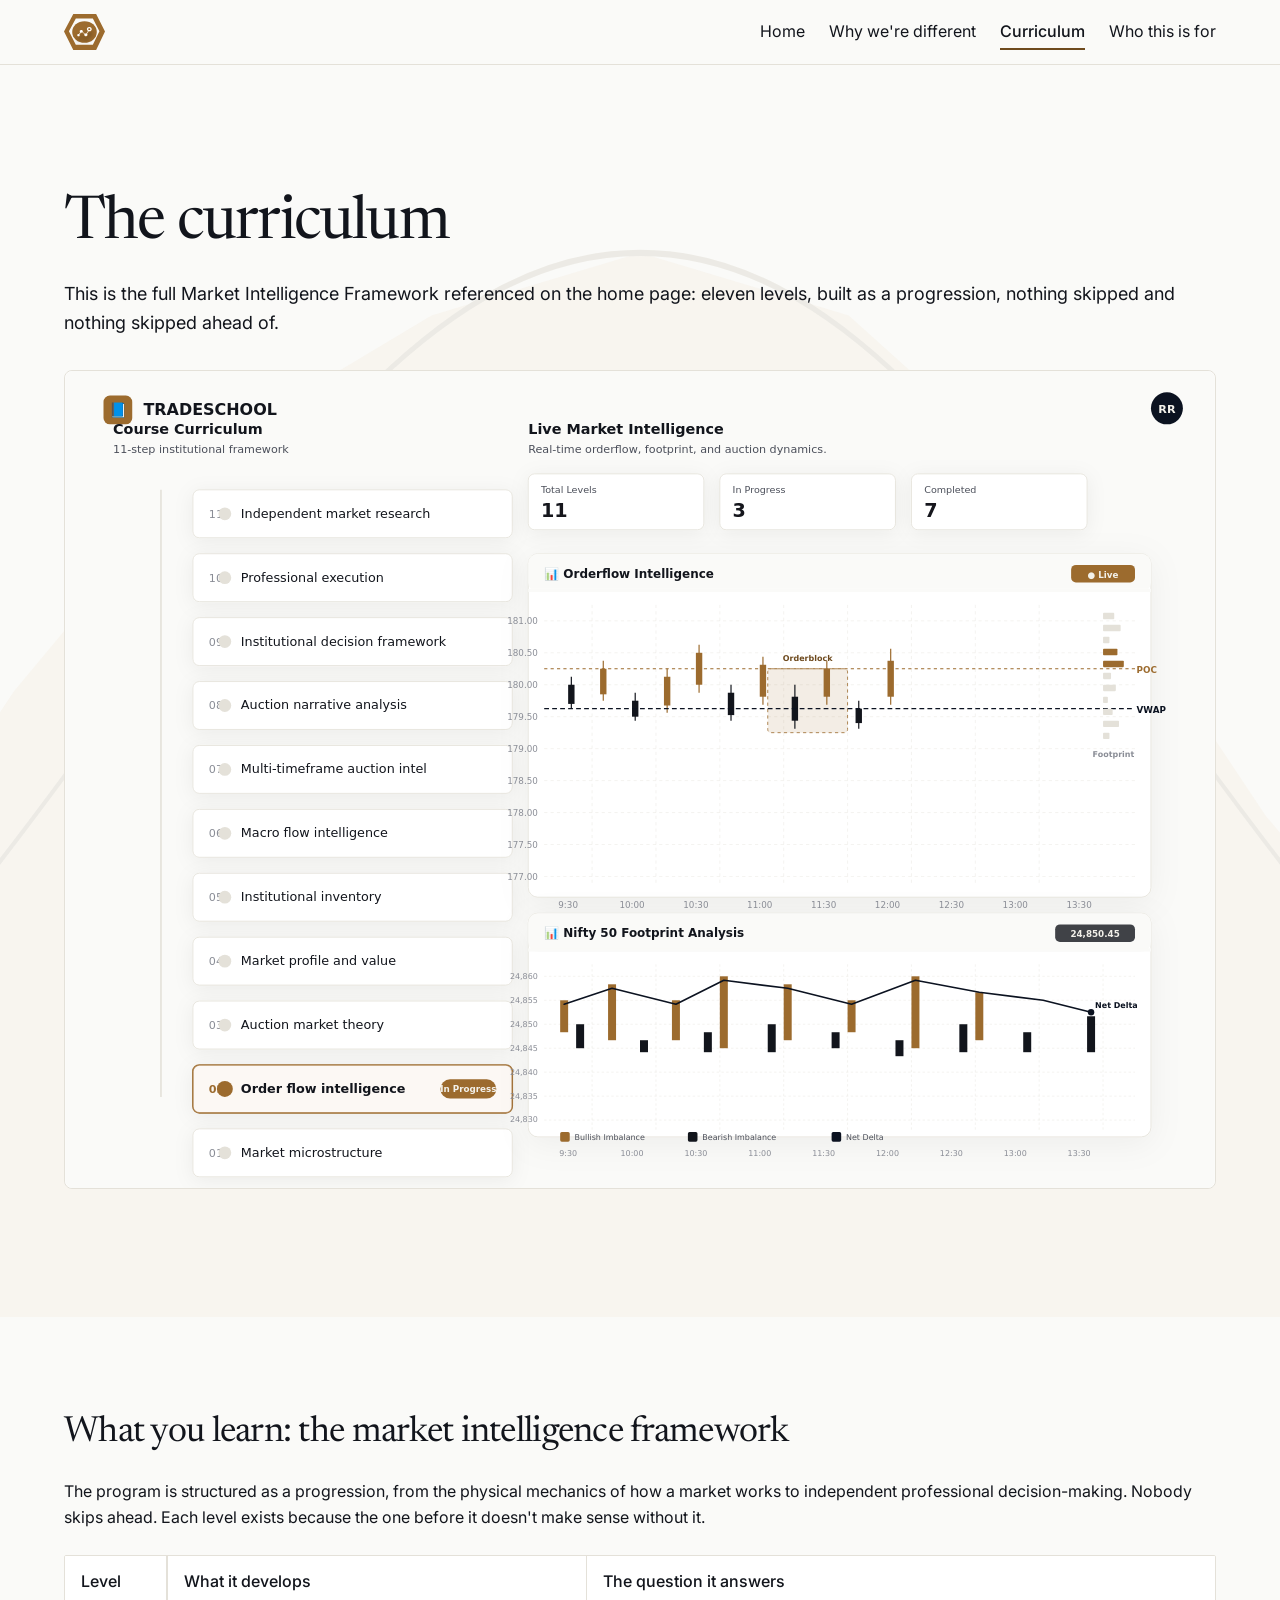
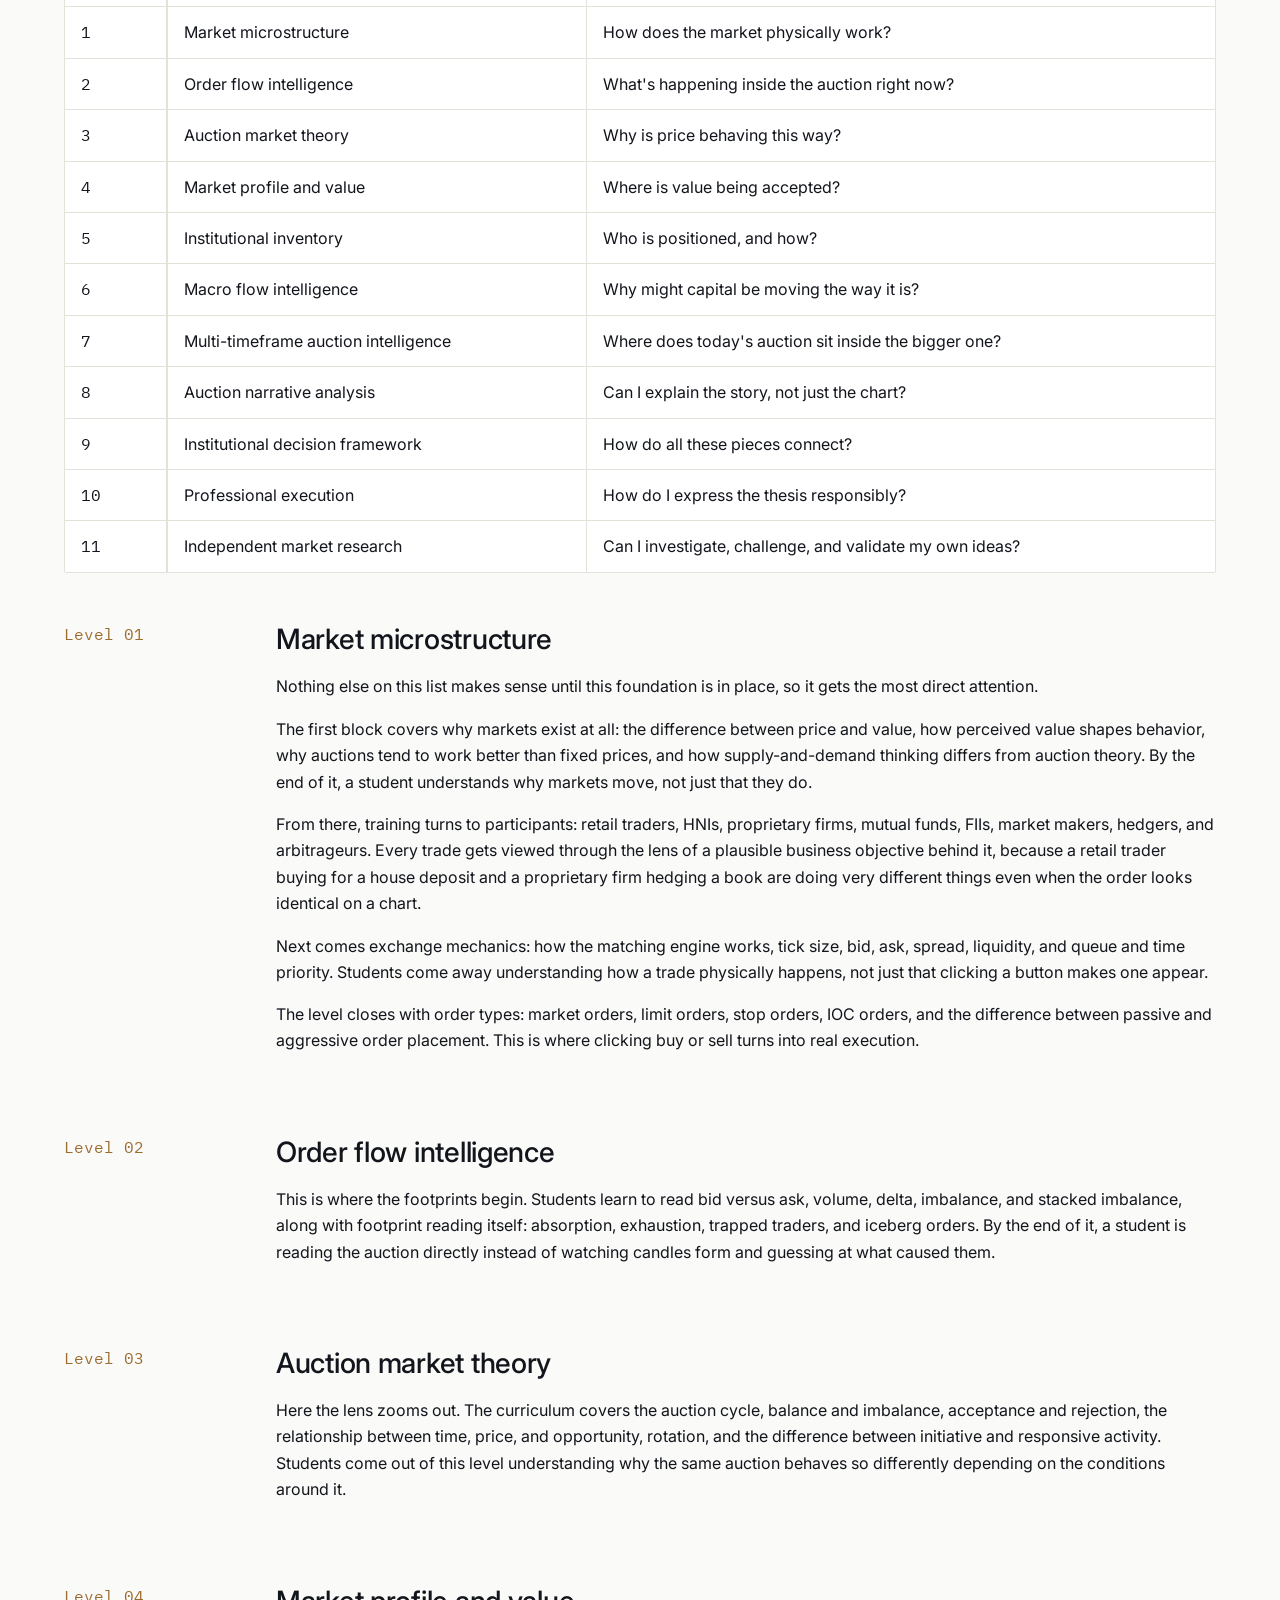
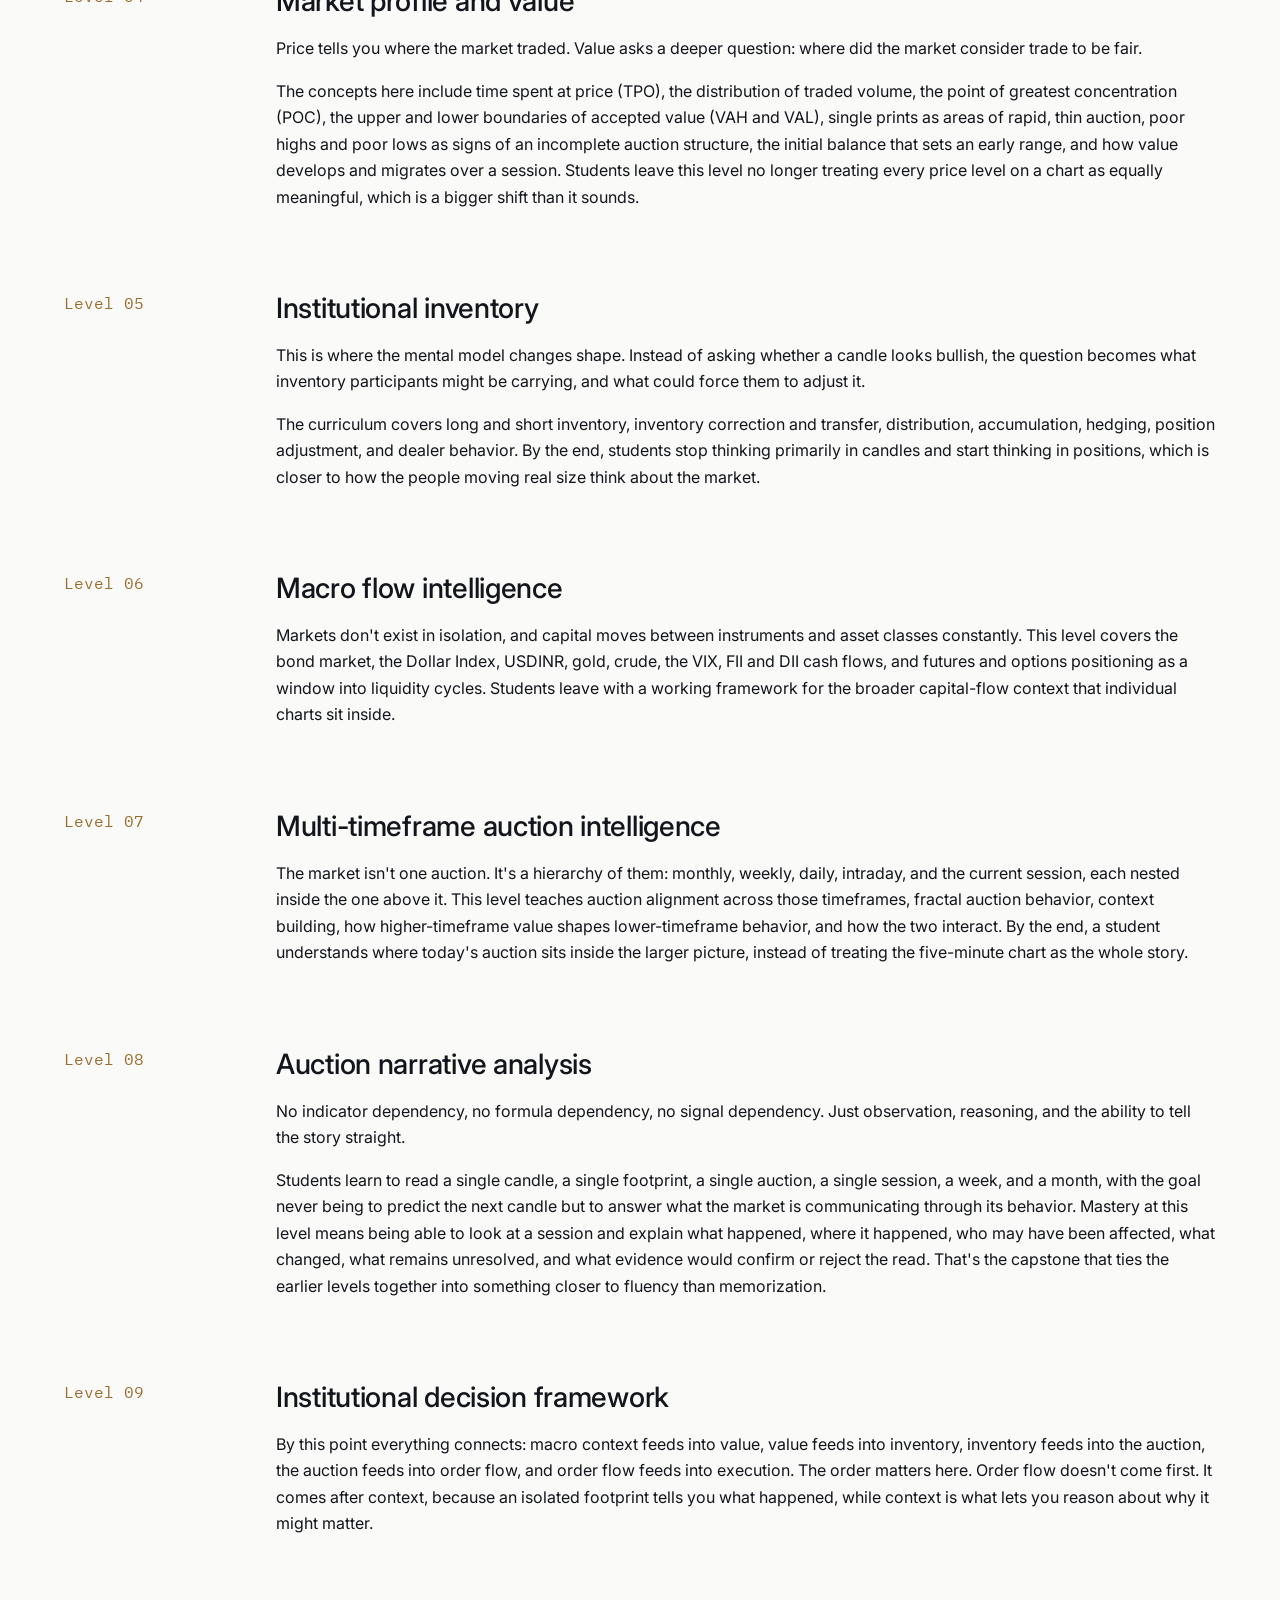
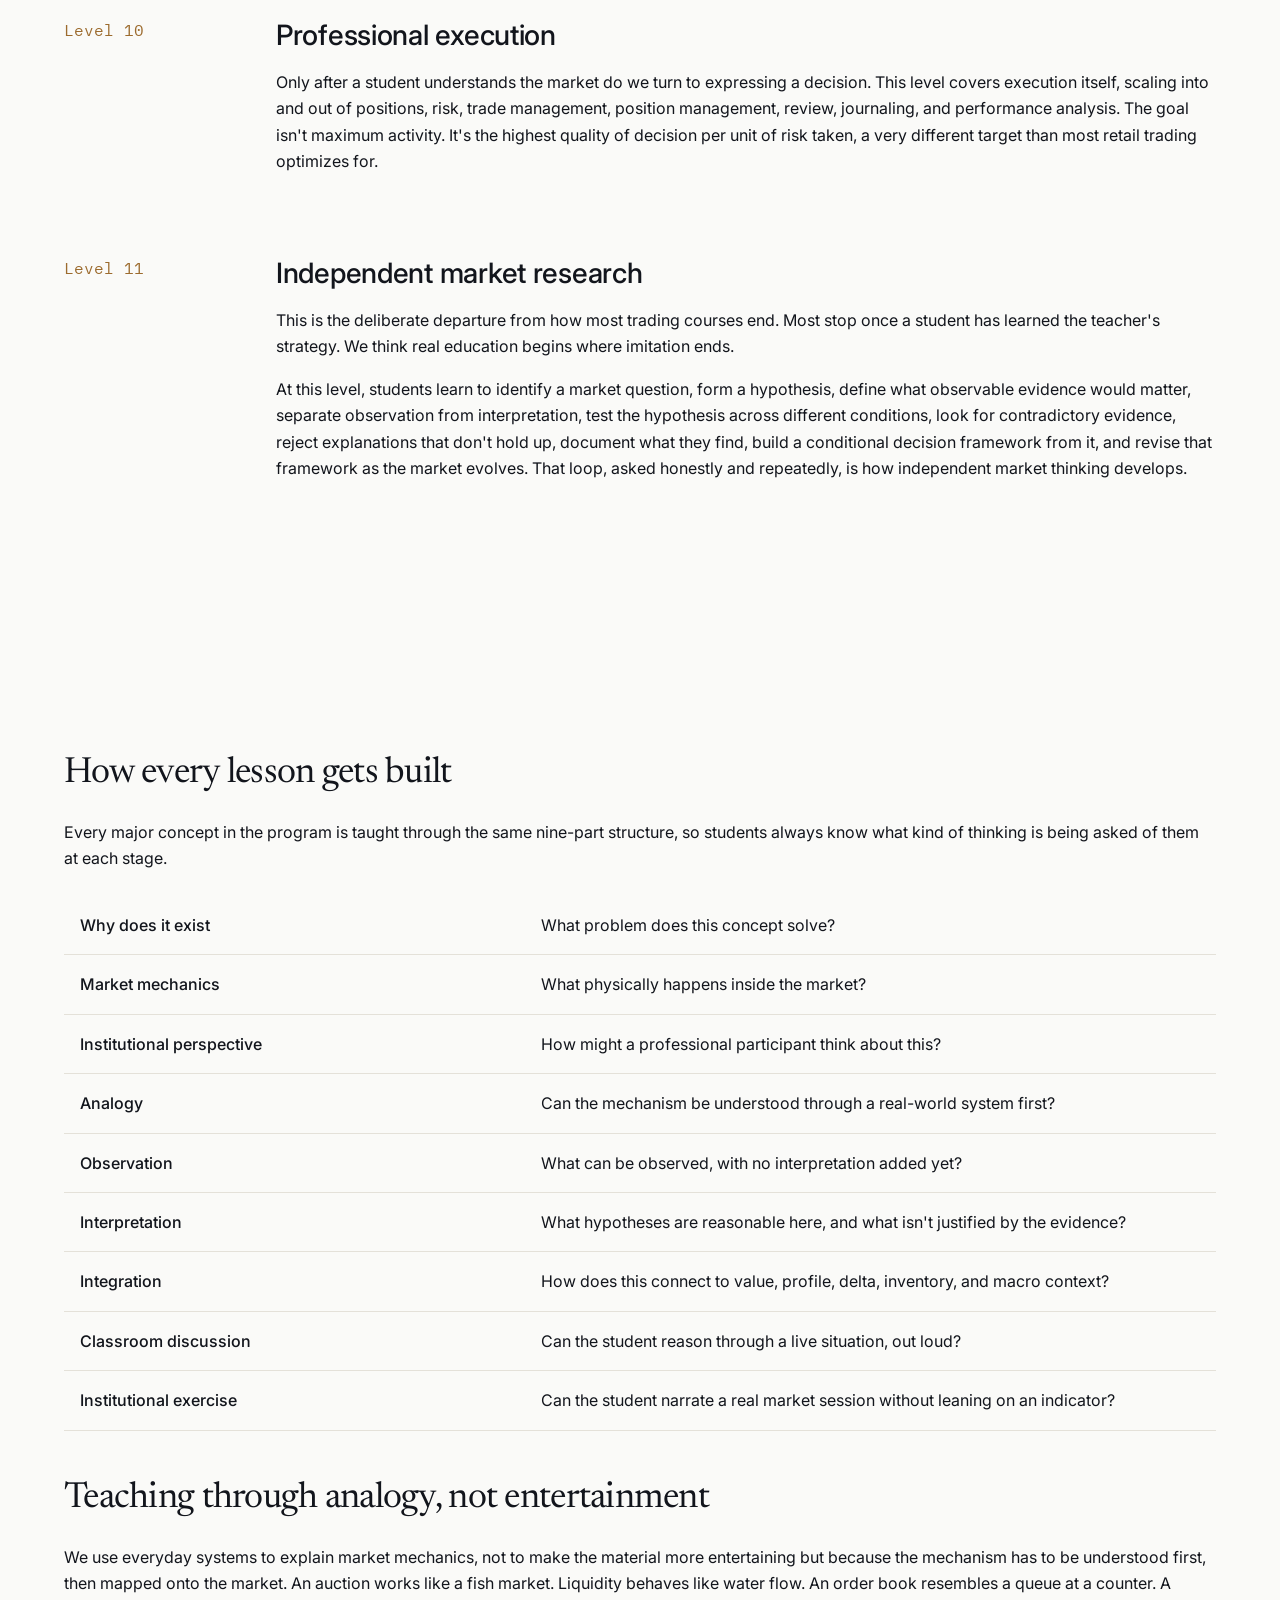
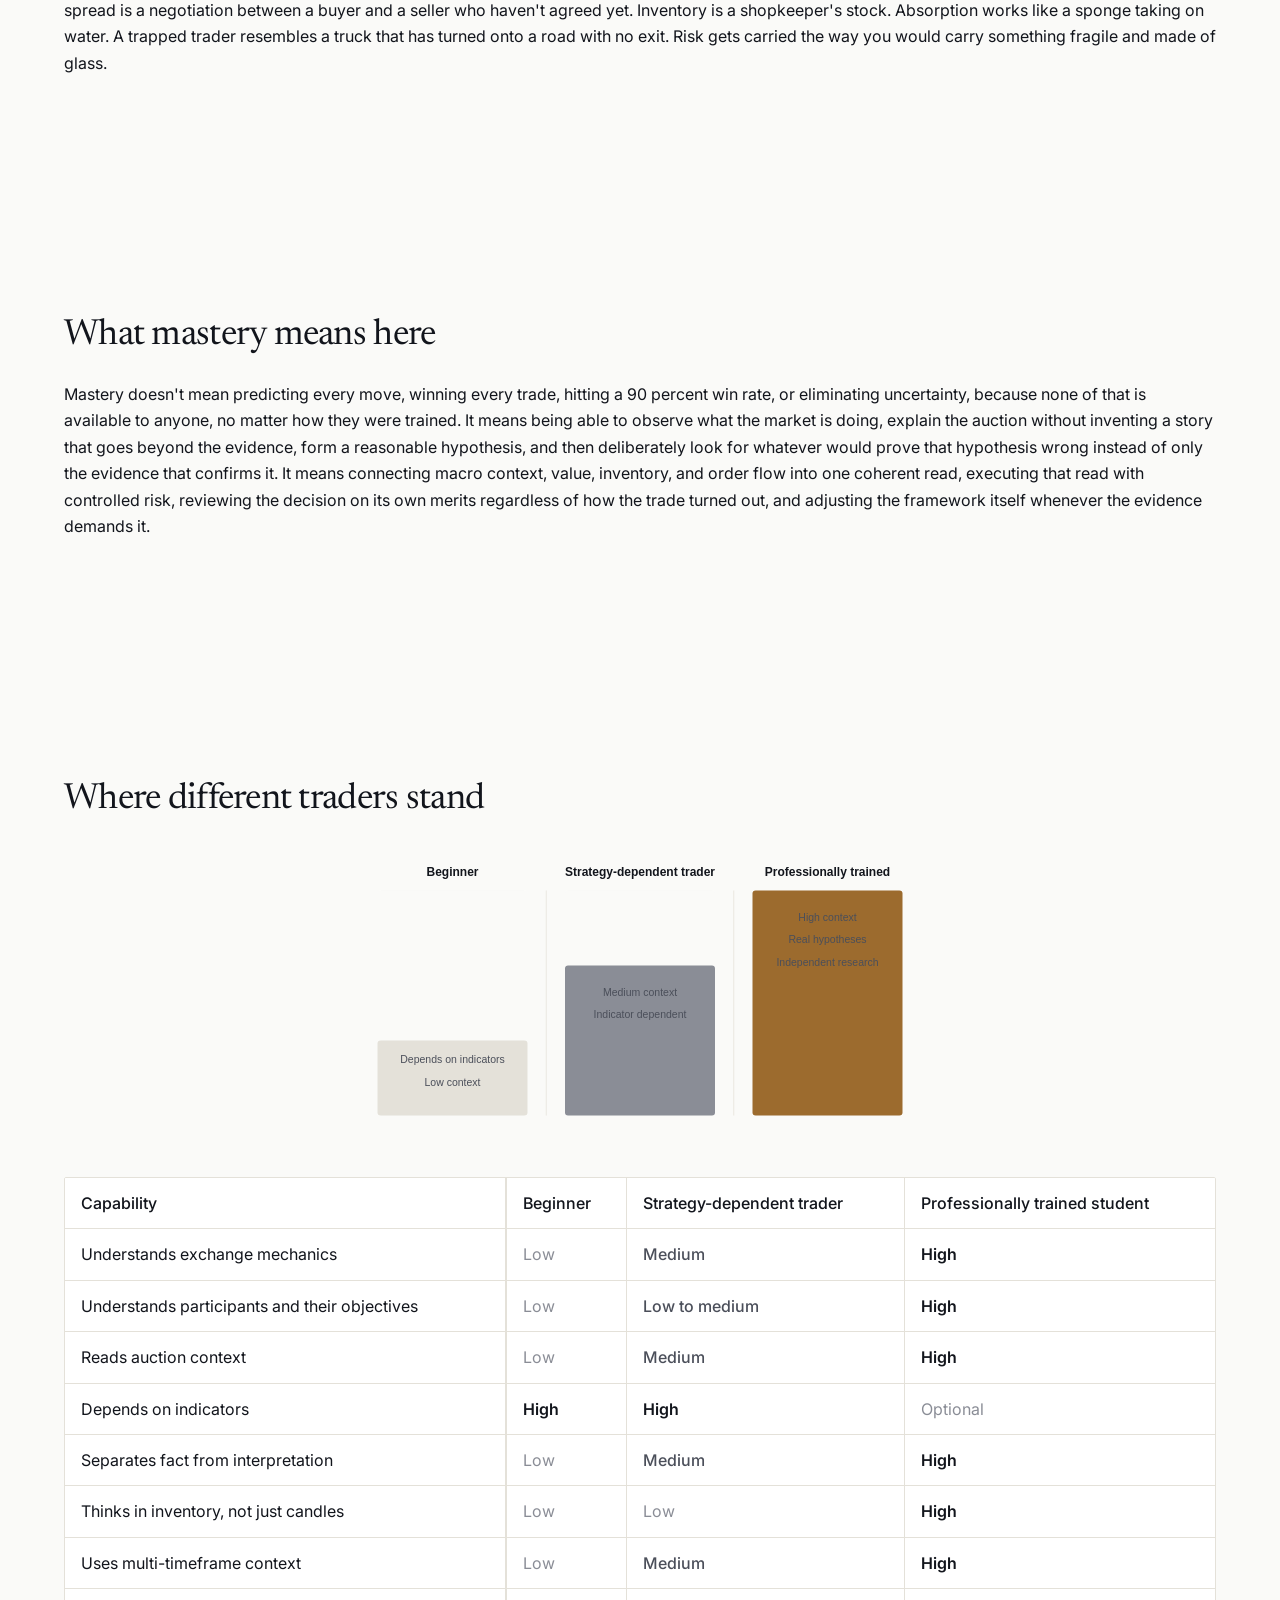
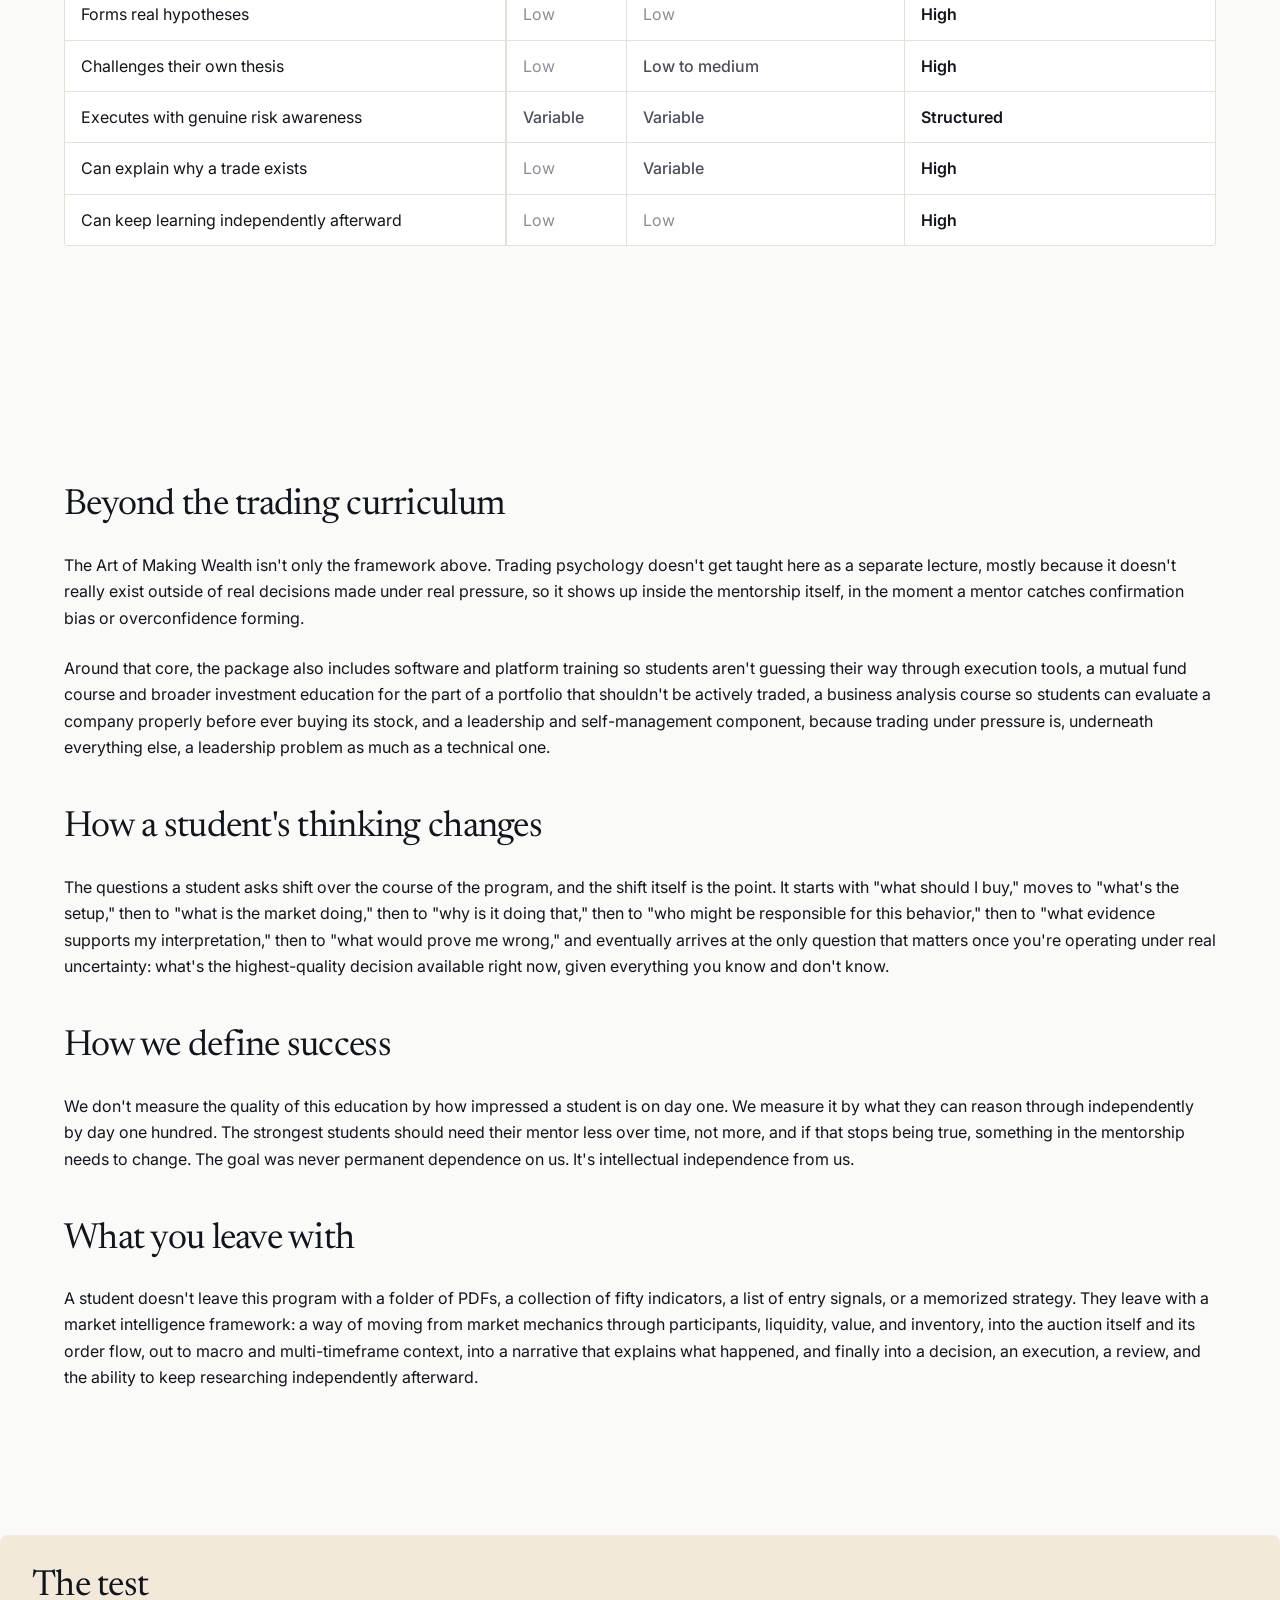
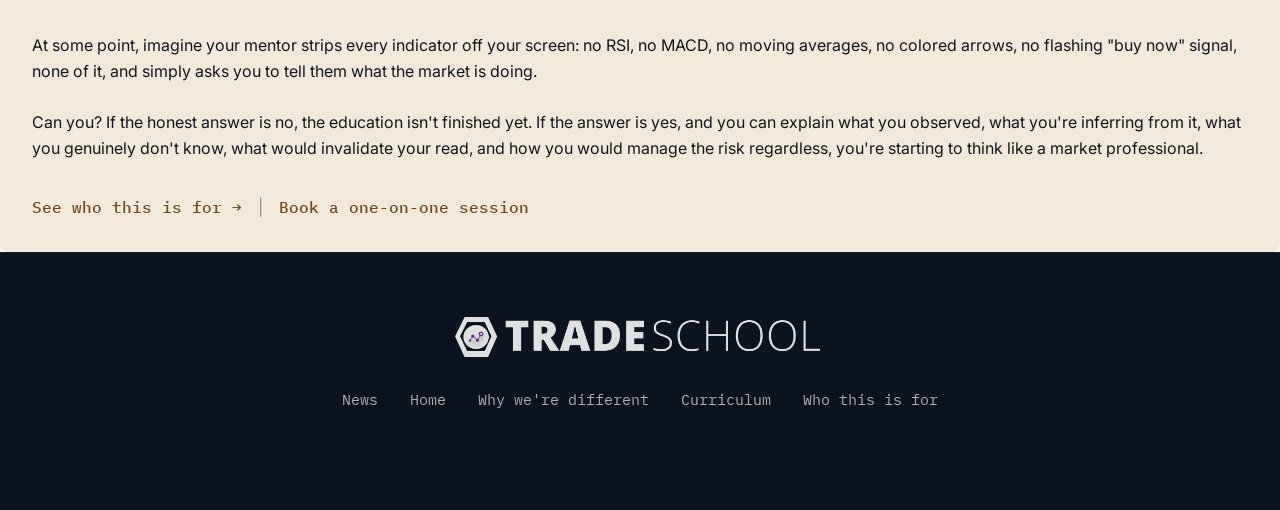
==== curriculum.html @ 80981868 "bug fixes, hero image added to all session" ====
<!DOCTYPE html>
<html lang="en">
<head>
  <meta charset="UTF-8">
  <meta name="viewport" content="width=device-width, initial-scale=1.0">
  <title>The Curriculum | TradeSchool</title>
  <link rel="stylesheet" href="css/styles.css">
  <link rel="preconnect" href="https://fonts.googleapis.com">
  <link rel="preconnect" href="https://fonts.gstatic.com" crossorigin>
</head>
<body>

  <!-- Navigation -->
  <header class="site-header">
    <div class="container nav-container">
      <a href="index.html" class="logo"><img src="assets/logo-header.png" alt="TradeSchool" style="height: 36px; width: auto; display: block;" onerror="this.onerror=null;this.src='assets/logo-header.svg'"></a>
      
      <nav class="desktop-nav">
        <a href="index.html">Home</a>
        <a href="why-were-different.html">Why we're different</a>
        <a href="curriculum.html" class="active">Curriculum</a>
        <a href="who-its-for.html">Who this is for</a>
      </nav>

      <button id="mobile-menu-btn" class="mobile-menu-btn" aria-label="Open menu">
        <svg width="24" height="24" viewBox="0 0 24 24" fill="none" xmlns="http://www.w3.org/2000/svg">
          <path d="M3 12H21M3 6H21M3 18H21" stroke-linecap="round" stroke-linejoin="round"/>
        </svg>
      </button>
    </div>
  </header>

  <!-- Mobile Nav Overlay -->
  <div id="mobile-nav-overlay" class="mobile-nav-overlay">
    <button id="mobile-close-btn" class="close-btn" aria-label="Close menu">
      <svg width="24" height="24" viewBox="0 0 24 24" fill="none" xmlns="http://www.w3.org/2000/svg">
        <path d="M18 6L6 18M6 6L18 18" stroke-linecap="round" stroke-linejoin="round"/>
      </svg>
    </button>
    <a href="index.html">Home</a>
    <a href="why-were-different.html">Why we're different</a>
    <a href="curriculum.html" class="active">Curriculum</a>
    <a href="who-its-for.html">Who this is for</a>
  </div>

  <main>
    <!-- Hero -->
    <section id="hero" class="section section-hero container" style="position: relative; overflow: hidden;">
      <div style="position: absolute; top: 0; right: 0; bottom: 0; left: 0; z-index: -1; pointer-events: none;">
        <img src="assets/bg-auction-curve.svg" alt="" style="width: 100%; height: 100%; object-fit: cover; opacity: 0.6;">
      </div>
      <h1 class="text-4xl text-5xl-desktop mb-6">The curriculum</h1>
      <p class="text-lg text-ink mb-8">This is the full Market Intelligence Framework referenced on the home page: eleven levels, built as a progression, nothing skipped and nothing skipped ahead of.</p>
      
      <div class="hero-img">
        <img src="assets/hero-curriculum.svg" alt="Eleven-step vertical progression graphic">
      </div>
    </section>

    <!-- Sticky Mobile CTA Bar -->
    <div id="sticky-cta-bar" class="sticky-cta-bar">
      <a href="https://wa.me/919481369078" target="_blank" rel="noopener noreferrer" class="btn-primary">Book a one-on-one session</a>
    </div>

    <!-- What you learn -->
    <section class="section container">
      <h2 class="text-3xl mb-6">What you learn: the market intelligence framework</h2>
      <p class="text-base text-ink mb-6">The program is structured as a progression, from the physical mechanics of how a market works to independent professional decision-making. Nobody skips ahead. Each level exists because the one before it doesn't make sense without it.</p>
      
      <div class="table-container mb-12">
        <div class="scroll-table-wrapper">
          <table class="scroll-table">
            <thead>
              <tr>
                <th>Level</th>
                <th>What it develops</th>
                <th>The question it answers</th>
              </tr>
            </thead>
            <tbody>
              <tr>
                <td class="font-mono">1</td>
                <td>Market microstructure</td>
                <td>How does the market physically work?</td>
              </tr>
              <tr>
                <td class="font-mono">2</td>
                <td>Order flow intelligence</td>
                <td>What's happening inside the auction right now?</td>
              </tr>
              <tr>
                <td class="font-mono">3</td>
                <td>Auction market theory</td>
                <td>Why is price behaving this way?</td>
              </tr>
              <tr>
                <td class="font-mono">4</td>
                <td>Market profile and value</td>
                <td>Where is value being accepted?</td>
              </tr>
              <tr>
                <td class="font-mono">5</td>
                <td>Institutional inventory</td>
                <td>Who is positioned, and how?</td>
              </tr>
              <tr>
                <td class="font-mono">6</td>
                <td>Macro flow intelligence</td>
                <td>Why might capital be moving the way it is?</td>
              </tr>
              <tr>
                <td class="font-mono">7</td>
                <td>Multi-timeframe auction intelligence</td>
                <td>Where does today's auction sit inside the bigger one?</td>
              </tr>
              <tr>
                <td class="font-mono">8</td>
                <td>Auction narrative analysis</td>
                <td>Can I explain the story, not just the chart?</td>
              </tr>
              <tr>
                <td class="font-mono">9</td>
                <td>Institutional decision framework</td>
                <td>How do all these pieces connect?</td>
              </tr>
              <tr>
                <td class="font-mono">10</td>
                <td>Professional execution</td>
                <td>How do I express the thesis responsibly?</td>
              </tr>
              <tr>
                <td class="font-mono">11</td>
                <td>Independent market research</td>
                <td>Can I investigate, challenge, and validate my own ideas?</td>
              </tr>
            </tbody>
          </table>
        </div>
        <span class="scroll-affordance">scroll for more &rarr;</span>
      </div>

      <!-- Level Details -->
      <div class="level-details mt-12">
        <div class="level-row">
          <div><span class="level-marker">Level 01</span></div>
          <div>
            <h3 class="text-2xl mb-4">Market microstructure</h3>
            <p class="text-base text-ink mb-4">Nothing else on this list makes sense until this foundation is in place, so it gets the most direct attention.</p>
            <p class="text-base text-ink mb-4">The first block covers why markets exist at all: the difference between price and value, how perceived value shapes behavior, why auctions tend to work better than fixed prices, and how supply-and-demand thinking differs from auction theory. By the end of it, a student understands why markets move, not just that they do.</p>
            <p class="text-base text-ink mb-4">From there, training turns to participants: retail traders, HNIs, proprietary firms, mutual funds, FIIs, market makers, hedgers, and arbitrageurs. Every trade gets viewed through the lens of a plausible business objective behind it, because a retail trader buying for a house deposit and a proprietary firm hedging a book are doing very different things even when the order looks identical on a chart.</p>
            <p class="text-base text-ink mb-4">Next comes exchange mechanics: how the matching engine works, tick size, bid, ask, spread, liquidity, and queue and time priority. Students come away understanding how a trade physically happens, not just that clicking a button makes one appear.</p>
            <p class="text-base text-ink mb-8">The level closes with order types: market orders, limit orders, stop orders, IOC orders, and the difference between passive and aggressive order placement. This is where clicking buy or sell turns into real execution.</p>
          </div>
        </div>

        <div class="level-row">
          <div><span class="level-marker">Level 02</span></div>
          <div>
            <h3 class="text-2xl mb-4">Order flow intelligence</h3>
            <p class="text-base text-ink mb-8">This is where the footprints begin. Students learn to read bid versus ask, volume, delta, imbalance, and stacked imbalance, along with footprint reading itself: absorption, exhaustion, trapped traders, and iceberg orders. By the end of it, a student is reading the auction directly instead of watching candles form and guessing at what caused them.</p>
          </div>
        </div>

        <div class="level-row">
          <div><span class="level-marker">Level 03</span></div>
          <div>
            <h3 class="text-2xl mb-4">Auction market theory</h3>
            <p class="text-base text-ink mb-8">Here the lens zooms out. The curriculum covers the auction cycle, balance and imbalance, acceptance and rejection, the relationship between time, price, and opportunity, rotation, and the difference between initiative and responsive activity. Students come out of this level understanding why the same auction behaves so differently depending on the conditions around it.</p>
          </div>
        </div>

        <div class="level-row">
          <div><span class="level-marker">Level 04</span></div>
          <div>
            <h3 class="text-2xl mb-4">Market profile and value</h3>
            <p class="text-base text-ink mb-4">Price tells you where the market traded. Value asks a deeper question: where did the market consider trade to be fair.</p>
            <p class="text-base text-ink mb-8">The concepts here include time spent at price (TPO), the distribution of traded volume, the point of greatest concentration (POC), the upper and lower boundaries of accepted value (VAH and VAL), single prints as areas of rapid, thin auction, poor highs and poor lows as signs of an incomplete auction structure, the initial balance that sets an early range, and how value develops and migrates over a session. Students leave this level no longer treating every price level on a chart as equally meaningful, which is a bigger shift than it sounds.</p>
          </div>
        </div>

        <div class="level-row">
          <div><span class="level-marker">Level 05</span></div>
          <div>
            <h3 class="text-2xl mb-4">Institutional inventory</h3>
            <p class="text-base text-ink mb-4">This is where the mental model changes shape. Instead of asking whether a candle looks bullish, the question becomes what inventory participants might be carrying, and what could force them to adjust it.</p>
            <p class="text-base text-ink mb-8">The curriculum covers long and short inventory, inventory correction and transfer, distribution, accumulation, hedging, position adjustment, and dealer behavior. By the end, students stop thinking primarily in candles and start thinking in positions, which is closer to how the people moving real size think about the market.</p>
          </div>
        </div>

        <div class="level-row">
          <div><span class="level-marker">Level 06</span></div>
          <div>
            <h3 class="text-2xl mb-4">Macro flow intelligence</h3>
            <p class="text-base text-ink mb-8">Markets don't exist in isolation, and capital moves between instruments and asset classes constantly. This level covers the bond market, the Dollar Index, USDINR, gold, crude, the VIX, FII and DII cash flows, and futures and options positioning as a window into liquidity cycles. Students leave with a working framework for the broader capital-flow context that individual charts sit inside.</p>
          </div>
        </div>

        <div class="level-row">
          <div><span class="level-marker">Level 07</span></div>
          <div>
            <h3 class="text-2xl mb-4">Multi-timeframe auction intelligence</h3>
            <p class="text-base text-ink mb-8">The market isn't one auction. It's a hierarchy of them: monthly, weekly, daily, intraday, and the current session, each nested inside the one above it. This level teaches auction alignment across those timeframes, fractal auction behavior, context building, how higher-timeframe value shapes lower-timeframe behavior, and how the two interact. By the end, a student understands where today's auction sits inside the larger picture, instead of treating the five-minute chart as the whole story.</p>
          </div>
        </div>

        <div class="level-row">
          <div><span class="level-marker">Level 08</span></div>
          <div>
            <h3 class="text-2xl mb-4">Auction narrative analysis</h3>
            <p class="text-base text-ink mb-4">No indicator dependency, no formula dependency, no signal dependency. Just observation, reasoning, and the ability to tell the story straight.</p>
            <p class="text-base text-ink mb-8">Students learn to read a single candle, a single footprint, a single auction, a single session, a week, and a month, with the goal never being to predict the next candle but to answer what the market is communicating through its behavior. Mastery at this level means being able to look at a session and explain what happened, where it happened, who may have been affected, what changed, what remains unresolved, and what evidence would confirm or reject the read. That's the capstone that ties the earlier levels together into something closer to fluency than memorization.</p>
          </div>
        </div>

        <div class="level-row">
          <div><span class="level-marker">Level 09</span></div>
          <div>
            <h3 class="text-2xl mb-4">Institutional decision framework</h3>
            <p class="text-base text-ink mb-8">By this point everything connects: macro context feeds into value, value feeds into inventory, inventory feeds into the auction, the auction feeds into order flow, and order flow feeds into execution. The order matters here. Order flow doesn't come first. It comes after context, because an isolated footprint tells you what happened, while context is what lets you reason about why it might matter.</p>
          </div>
        </div>

        <div class="level-row">
          <div><span class="level-marker">Level 10</span></div>
          <div>
            <h3 class="text-2xl mb-4">Professional execution</h3>
            <p class="text-base text-ink mb-8">Only after a student understands the market do we turn to expressing a decision. This level covers execution itself, scaling into and out of positions, risk, trade management, position management, review, journaling, and performance analysis. The goal isn't maximum activity. It's the highest quality of decision per unit of risk taken, a very different target than most retail trading optimizes for.</p>
          </div>
        </div>

        <div class="level-row">
          <div><span class="level-marker">Level 11</span></div>
          <div>
            <h3 class="text-2xl mb-4">Independent market research</h3>
            <p class="text-base text-ink mb-4">This is the deliberate departure from how most trading courses end. Most stop once a student has learned the teacher's strategy. We think real education begins where imitation ends.</p>
            <p class="text-base text-ink mb-8">At this level, students learn to identify a market question, form a hypothesis, define what observable evidence would matter, separate observation from interpretation, test the hypothesis across different conditions, look for contradictory evidence, reject explanations that don't hold up, document what they find, build a conditional decision framework from it, and revise that framework as the market evolves. That loop, asked honestly and repeatedly, is how independent market thinking develops.</p>
          </div>
        </div>
      </div>
    </section>

    <!-- How every lesson gets built -->
    <section class="section container">
      <h2 class="text-3xl mb-6">How every lesson gets built</h2>
      <p class="text-base text-ink mb-6">Every major concept in the program is taught through the same nine-part structure, so students always know what kind of thinking is being asked of them at each stage.</p>
      
      <div class="table-container mb-12">
        <table class="stack-table-mobile">
          <tbody class="tbody">
            <tr class="tr">
              <td class="td-label">Why does it exist</td>
              <td class="td-value">What problem does this concept solve?</td>
            </tr>
            <tr class="tr">
              <td class="td-label">Market mechanics</td>
              <td class="td-value">What physically happens inside the market?</td>
            </tr>
            <tr class="tr">
              <td class="td-label">Institutional perspective</td>
              <td class="td-value">How might a professional participant think about this?</td>
            </tr>
            <tr class="tr">
              <td class="td-label">Analogy</td>
              <td class="td-value">Can the mechanism be understood through a real-world system first?</td>
            </tr>
            <tr class="tr">
              <td class="td-label">Observation</td>
              <td class="td-value">What can be observed, with no interpretation added yet?</td>
            </tr>
            <tr class="tr">
              <td class="td-label">Interpretation</td>
              <td class="td-value">What hypotheses are reasonable here, and what isn't justified by the evidence?</td>
            </tr>
            <tr class="tr">
              <td class="td-label">Integration</td>
              <td class="td-value">How does this connect to value, profile, delta, inventory, and macro context?</td>
            </tr>
            <tr class="tr">
              <td class="td-label">Classroom discussion</td>
              <td class="td-value">Can the student reason through a live situation, out loud?</td>
            </tr>
            <tr class="tr">
              <td class="td-label">Institutional exercise</td>
              <td class="td-value">Can the student narrate a real market session without leaning on an indicator?</td>
            </tr>
          </tbody>
        </table>
      </div>

      <h2 class="text-3xl mb-6">Teaching through analogy, not entertainment</h2>
      <p class="text-base text-ink mb-12">We use everyday systems to explain market mechanics, not to make the material more entertaining but because the mechanism has to be understood first, then mapped onto the market. An auction works like a fish market. Liquidity behaves like water flow. An order book resembles a queue at a counter. A spread is a negotiation between a buyer and a seller who haven't agreed yet. Inventory is a shopkeeper's stock. Absorption works like a sponge taking on water. A trapped trader resembles a truck that has turned onto a road with no exit. Risk gets carried the way you would carry something fragile and made of glass.</p>
    </section>

    <!-- What mastery means here -->
    <section class="section container">
      <h2 class="text-3xl mb-6">What mastery means here</h2>
      <p class="text-base text-ink mb-12">Mastery doesn't mean predicting every move, winning every trade, hitting a 90 percent win rate, or eliminating uncertainty, because none of that is available to anyone, no matter how they were trained. It means being able to observe what the market is doing, explain the auction without inventing a story that goes beyond the evidence, form a reasonable hypothesis, and then deliberately look for whatever would prove that hypothesis wrong instead of only the evidence that confirms it. It means connecting macro context, value, inventory, and order flow into one coherent read, executing that read with controlled risk, reviewing the decision on its own merits regardless of how the trade turned out, and adjusting the framework itself whenever the evidence demands it.</p>
    </section>

    <!-- Where different traders stand -->
    <section class="section container">
      <h2 class="text-3xl mb-8">Where different traders stand</h2>
      
      <div class="mb-8" style="max-width: 600px; margin: 0 auto;">
        <img src="assets/diagram-outcome-ladder.svg" alt="Outcome Matrix Ladder Graphic" loading="lazy" decoding="async">
      </div>

      <div class="table-container mb-12">
        <div class="scroll-table-wrapper">
          <table class="scroll-table">
            <thead>
              <tr>
                <th>Capability</th>
                <th>Beginner</th>
                <th>Strategy-dependent trader</th>
                <th>Professionally trained student</th>
              </tr>
            </thead>
            <tbody>
              <tr>
                <td>Understands exchange mechanics</td>
                <td class="ladder-cell-low">Low</td>
                <td class="ladder-cell-medium">Medium</td>
                <td class="ladder-cell-high">High</td>
              </tr>
              <tr>
                <td>Understands participants and their objectives</td>
                <td class="ladder-cell-low">Low</td>
                <td class="ladder-cell-medium">Low to medium</td>
                <td class="ladder-cell-high">High</td>
              </tr>
              <tr>
                <td>Reads auction context</td>
                <td class="ladder-cell-low">Low</td>
                <td class="ladder-cell-medium">Medium</td>
                <td class="ladder-cell-high">High</td>
              </tr>
              <tr>
                <td>Depends on indicators</td>
                <td class="ladder-cell-high">High</td>
                <td class="ladder-cell-high">High</td>
                <td class="ladder-cell-low">Optional</td>
              </tr>
              <tr>
                <td>Separates fact from interpretation</td>
                <td class="ladder-cell-low">Low</td>
                <td class="ladder-cell-medium">Medium</td>
                <td class="ladder-cell-high">High</td>
              </tr>
              <tr>
                <td>Thinks in inventory, not just candles</td>
                <td class="ladder-cell-low">Low</td>
                <td class="ladder-cell-low">Low</td>
                <td class="ladder-cell-high">High</td>
              </tr>
              <tr>
                <td>Uses multi-timeframe context</td>
                <td class="ladder-cell-low">Low</td>
                <td class="ladder-cell-medium">Medium</td>
                <td class="ladder-cell-high">High</td>
              </tr>
              <tr>
                <td>Forms real hypotheses</td>
                <td class="ladder-cell-low">Low</td>
                <td class="ladder-cell-low">Low</td>
                <td class="ladder-cell-high">High</td>
              </tr>
              <tr>
                <td>Challenges their own thesis</td>
                <td class="ladder-cell-low">Low</td>
                <td class="ladder-cell-medium">Low to medium</td>
                <td class="ladder-cell-high">High</td>
              </tr>
              <tr>
                <td>Executes with genuine risk awareness</td>
                <td class="ladder-cell-medium">Variable</td>
                <td class="ladder-cell-medium">Variable</td>
                <td class="ladder-cell-high">Structured</td>
              </tr>
              <tr>
                <td>Can explain why a trade exists</td>
                <td class="ladder-cell-low">Low</td>
                <td class="ladder-cell-medium">Variable</td>
                <td class="ladder-cell-high">High</td>
              </tr>
              <tr>
                <td>Can keep learning independently afterward</td>
                <td class="ladder-cell-low">Low</td>
                <td class="ladder-cell-low">Low</td>
                <td class="ladder-cell-high">High</td>
              </tr>
            </tbody>
          </table>
        </div>
        <span class="scroll-affordance">scroll for more &rarr;</span>
      </div>
    </section>

    <!-- Beyond the trading curriculum -->
    <section class="section container">
      <h2 class="text-3xl mb-6">Beyond the trading curriculum</h2>
      <p class="text-base text-ink mb-6">The Art of Making Wealth isn't only the framework above. Trading psychology doesn't get taught here as a separate lecture, mostly because it doesn't really exist outside of real decisions made under real pressure, so it shows up inside the mentorship itself, in the moment a mentor catches confirmation bias or overconfidence forming.</p>
      <p class="text-base text-ink mb-12">Around that core, the package also includes software and platform training so students aren't guessing their way through execution tools, a mutual fund course and broader investment education for the part of a portfolio that shouldn't be actively traded, a business analysis course so students can evaluate a company properly before ever buying its stock, and a leadership and self-management component, because trading under pressure is, underneath everything else, a leadership problem as much as a technical one.</p>

      <h2 class="text-3xl mb-6">How a student's thinking changes</h2>
      <p class="text-base text-ink mb-12">The questions a student asks shift over the course of the program, and the shift itself is the point. It starts with "what should I buy," moves to "what's the setup," then to "what is the market doing," then to "why is it doing that," then to "who might be responsible for this behavior," then to "what evidence supports my interpretation," then to "what would prove me wrong," and eventually arrives at the only question that matters once you're operating under real uncertainty: what's the highest-quality decision available right now, given everything you know and don't know.</p>

      <h2 class="text-3xl mb-6">How we define success</h2>
      <p class="text-base text-ink mb-12">We don't measure the quality of this education by how impressed a student is on day one. We measure it by what they can reason through independently by day one hundred. The strongest students should need their mentor less over time, not more, and if that stops being true, something in the mentorship needs to change. The goal was never permanent dependence on us. It's intellectual independence from us.</p>

      <h2 class="text-3xl mb-6">What you leave with</h2>
      <p class="text-base text-ink mb-12">A student doesn't leave this program with a folder of PDFs, a collection of fifty indicators, a list of entry signals, or a memorized strategy. They leave with a market intelligence framework: a way of moving from market mechanics through participants, liquidity, value, and inventory, into the auction itself and its order flow, out to macro and multi-timeframe context, into a narrative that explains what happened, and finally into a decision, an execution, a review, and the ability to keep researching independently afterward.</p>
    </section>

    <!-- The test -->
    <section class="section container bg-accent-wash" style="border-radius: var(--radius-lg); padding: var(--space-8);">
      <h2 class="text-3xl mb-6">The test</h2>
      <p class="text-base text-ink mb-6">At some point, imagine your mentor strips every indicator off your screen: no RSI, no MACD, no moving averages, no colored arrows, no flashing "buy now" signal, none of it, and simply asks you to tell them what the market is doing.</p>
      <p class="text-base text-ink mb-8">Can you? If the honest answer is no, the education isn't finished yet. If the answer is yes, and you can explain what you observed, what you're inferring from it, what you genuinely don't know, what would invalidate your read, and how you would manage the risk regardless, you're starting to think like a market professional.</p>
      
      <div class="flex items-center gap-4 mt-8">
        <a href="who-its-for.html" class="no-underline font-mono-bold">See who this is for &rarr;</a>
        <span class="text-ink-faint">|</span>
        <a href="#book" class="no-underline font-mono-bold">Book a one-on-one session</a>
      </div>
    </section>
  </main>

  <footer class="bg-anchor" style="padding: var(--space-16) 0 var(--space-8); border-top: 1px solid rgba(255,255,255,0.05);">
    <div class="container flex flex-col items-center">
      <a href="index.html" class="mb-8" style="display: block;">
        <img src="assets/logo.png" alt="TradeSchool Logo" style="height: 40px; width: auto; object-fit: contain;">
      </a>
      <nav class="flex items-center justify-center gap-8 mb-12" style="flex-wrap: wrap;">
        <a href="https://www.ft.com/news-feed" target="_blank" rel="noopener noreferrer" class="text-anchor no-underline text-sm font-mono" style="opacity: 0.7; transition: opacity 0.2s ease;" onmouseover="this.style.opacity='1'" onmouseout="this.style.opacity='0.7'">News</a>
        <a href="index.html" class="text-anchor no-underline text-sm font-mono" style="opacity: 0.7; transition: opacity 0.2s ease;" onmouseover="this.style.opacity='1'" onmouseout="this.style.opacity='0.7'">Home</a>
        <a href="why-were-different.html" class="text-anchor no-underline text-sm font-mono" style="opacity: 0.7; transition: opacity 0.2s ease;" onmouseover="this.style.opacity='1'" onmouseout="this.style.opacity='0.7'">Why we're different</a>
        <a href="curriculum.html" class="text-anchor no-underline text-sm font-mono" style="opacity: 0.7; transition: opacity 0.2s ease;" onmouseover="this.style.opacity='1'" onmouseout="this.style.opacity='0.7'">Curriculum</a>
        <a href="who-its-for.html" class="text-anchor no-underline text-sm font-mono" style="opacity: 0.7; transition: opacity 0.2s ease;" onmouseover="this.style.opacity='1'" onmouseout="this.style.opacity='0.7'">Who this is for</a>
      </nav>
      <p class="text-xs font-mono" style="color: rgba(243, 241, 234, 0.4);">&copy; 2026 TradeSchool. All rights reserved.</p>
    </div>
  </footer>

  <script src="js/scripts.js"></script>
</body>
</html>
---- css/styles.css ----
@import url('https://fonts.googleapis.com/css2?family=IBM+Plex+Mono:wght@400;500&family=Inter:wght@400;510;600&family=Newsreader:ital,opsz,wght@0,6..72,400;0,6..72,500;1,6..72,400;1,6..72,500&display=swap');

:root {
  /* Color Tokens - Stripe/Editorial Fintech restraint */
  --color-canvas: #FAFAF8;
  --color-surface: #FFFFFF;
  --color-ink: #12151C; /* Deep navy ink */
  --color-ink-muted: #4B4F5A;
  --color-ink-faint: #8A8D96;
  --color-anchor: #0B1220;
  --color-anchor-text: #F3F1EA;
  --color-border: #E4E1D9; /* Hairline borders */
  --color-accent: #9C6B2E; /* One disciplined accent */
  --color-accent-deep: #6E4A1E;
  --color-accent-wash: #F3E9DB;

  /* Typography */
  --font-display: 'Newsreader', serif;
  --font-body: 'Inter', sans-serif;
  --font-mono: 'IBM Plex Mono', monospace;

  /* Spacing */
  --space-1: 4px;
  --space-2: 8px;
  --space-3: 12px;
  --space-4: 16px;
  --space-6: 24px;
  --space-8: 32px;
  --space-12: 48px;
  --space-16: 64px;
  --space-24: 96px;
  --space-32: 128px;
  --section-pad-block: var(--space-12);
  --section-pad-block-lg: var(--space-24);
  
  /* Radii & Elevations - Linear precision */
  --radius-sm: 2px;
  --radius-md: 4px;
  --radius-lg: 8px;
  --shadow-sticky: 0 4px 16px rgba(18,21,28,0.08); /* Refined shadow */
}

/* Base Resets */
*, *::before, *::after {
  box-sizing: border-box;
  margin: 0;
  padding: 0;
}

html {
  scroll-behavior: smooth; /* Smooth scrolling for anchor links */
  overflow-x: clip;
}

[id] { scroll-margin-top: 80px; }

body {
  background-color: var(--color-canvas);
  color: var(--color-ink);
  font-family: var(--font-body);
  font-size: 1rem;
  line-height: 1.65;
  overflow-x: clip;
  -webkit-font-smoothing: antialiased;
  -moz-osx-font-smoothing: grayscale; /* Extra crispness */
}

@media (prefers-reduced-motion: reduce) {
  *, *::before, *::after {
    animation-duration: 0.01ms !important;
    animation-iteration-count: 1 !important;
    transition-duration: 0.01ms !important;
    scroll-behavior: auto !important;
  }
}

/* Premium Animations (Stripe/Linear Inspired) */
.animate-on-scroll {
  opacity: 0;
  transform: translateY(20px);
  transition: opacity 800ms cubic-bezier(0.16, 1, 0.3, 1), transform 800ms cubic-bezier(0.16, 1, 0.3, 1);
  will-change: opacity, transform;
}
.animate-on-scroll.is-visible {
  opacity: 1;
  transform: translateY(0);
}

/* Typography Scales */
.text-xs { font-size: 0.8125rem; line-height: 1.4; }
.text-sm { font-size: 0.9375rem; line-height: 1.5; }
.text-base { font-size: 1rem; line-height: 1.65; }
.text-lg { font-size: 1.125rem; line-height: 1.6; }
.text-xl { font-size: 1.375rem; line-height: 1.4; }
.text-2xl { font-size: 1.75rem; line-height: 1.3; font-weight: 510; letter-spacing: -0.01em; }
.text-3xl { font-size: clamp(1.75rem, 3vw + 1rem, 2.25rem); line-height: 1.15; font-family: var(--font-display); font-weight: 400; letter-spacing: -0.02em; }
.text-4xl { font-size: clamp(2.125rem, 5vw + 1rem, 3.75rem); line-height: 1.08; font-family: var(--font-display); font-weight: 400; letter-spacing: -0.02em; }

@media (min-width: 1024px) {
  .text-5xl-desktop { font-size: 3.75rem; line-height: 1.05; font-family: var(--font-display); font-weight: 400; letter-spacing: -0.03em; }
}

h1, h2 { font-family: var(--font-display); font-weight: 400; }
h3, h4 { font-family: var(--font-body); font-weight: 510; letter-spacing: -0.01em; }
h1 em, h2 em, .pull-quote { font-weight: 500; font-style: italic; }

.font-mono { font-family: var(--font-mono); }
.font-mono-bold { font-family: var(--font-mono); font-weight: 500; }

.text-ink { color: var(--color-ink); }
.text-ink-muted { color: var(--color-ink-muted); }
.text-ink-faint { color: var(--color-ink-faint); }
.text-accent { color: var(--color-accent); }
.text-accent-deep { color: var(--color-accent-deep); }
.text-anchor { color: var(--color-anchor-text); }

/* Links */
a {
  color: var(--color-accent-deep);
  text-decoration: underline;
  text-decoration-color: var(--color-border);
  text-underline-offset: 4px;
  transition: all 200ms cubic-bezier(0.16, 1, 0.3, 1);
}
a:hover {
  text-decoration-color: var(--color-accent-deep);
  color: var(--color-accent);
}
a.no-underline {
  text-decoration: none;
}
a.no-underline:hover {
  text-decoration: underline;
  text-decoration-color: var(--color-accent-deep);
}

a:focus-visible, button:focus-visible, input:focus-visible, select:focus-visible {
  outline: 2px solid var(--color-ink);
  outline-offset: 2px;
}

/* Layout Grid & Margins */
.container {
  width: 100%;
  padding-left: 20px;
  padding-right: 20px;
  margin: 0 auto;
}
@media (min-width: 640px) {
  .container { padding-left: 32px; padding-right: 32px; }
}
@media (min-width: 1024px) {
  .container { padding-left: 64px; padding-right: 64px; max-width: none; }
}
@media (min-width: 1440px) {
  .container { max-width: 1200px; padding-left: 0; padding-right: 0; }
}

.section {
  padding-top: var(--section-pad-block);
  padding-bottom: var(--section-pad-block);
}
@media (min-width: 1024px) {
  .section {
    padding-top: var(--section-pad-block-lg);
    padding-bottom: var(--section-pad-block-lg);
  }
}
.section-hero {
  padding-top: var(--space-16);
  padding-bottom: var(--space-16);
}
@media (min-width: 1024px) {
  .section-hero {
    padding-top: var(--space-32);
    padding-bottom: var(--space-32);
  }
}

.grid {
  display: grid;
  grid-template-columns: repeat(4, 1fr);
  gap: var(--space-4);
}
@media (min-width: 640px) {
  .grid { grid-template-columns: repeat(8, 1fr); gap: var(--space-6); }
}
@media (min-width: 1024px) {
  .grid { grid-template-columns: repeat(12, 1fr); gap: var(--space-8); }
}
/* Mobile & tablet: grid children stack full-width by default */
.grid > * { grid-column: 1 / -1; }
.col-span-full { grid-column: 1 / -1; }
@media (min-width: 1024px) {
  .lg-col-span-4 { grid-column: span 4; }
  .lg-col-span-6 { grid-column: span 6; }
  .lg-col-span-8 { grid-column: span 8; }
  .lg-col-span-10 { grid-column: span 10; }
  .lg-col-start-2 { grid-column-start: 2; }
  .lg-col-start-3 { grid-column-start: 3; }
}

/* Global Components */

/* Buttons - Premium Feel */
.btn-primary {
  display: inline-flex;
  align-items: center;
  justify-content: center;
  background-color: var(--color-accent);
  color: var(--color-surface);
  font-weight: 510;
  font-family: var(--font-body);
  border-radius: var(--radius-md);
  min-height: 44px;
  min-width: 44px;
  padding: 0 var(--space-6);
  border: none;
  text-decoration: none;
  cursor: pointer;
  transition: all 250ms cubic-bezier(0.16, 1, 0.3, 1);
}
.btn-primary:hover {
  background-color: var(--color-accent-deep);
  color: var(--color-surface);
  text-decoration: none;
  transform: translateY(-1px);
  box-shadow: 0 4px 12px rgba(156, 107, 46, 0.2);
}
.btn-primary:active {
  transform: translateY(0);
  box-shadow: none;
}

/* Navigation */
.site-header {
  position: sticky;
  top: 0;
  z-index: 50;
  background-color: rgba(250, 250, 248, 0.9); /* Slight transparency for premium feel */
  backdrop-filter: blur(8px);
  -webkit-backdrop-filter: blur(8px);
  border-bottom: 1px solid var(--color-border);
}
.nav-container {
  display: flex;
  align-items: center;
  justify-content: space-between;
  min-height: 64px;
}
.logo {
  font-family: var(--font-display);
  font-size: var(--text-xl);
  font-weight: 500;
  color: var(--color-ink);
  text-decoration: none;
  letter-spacing: -0.01em;
}
.logo:hover { text-decoration: none; color: var(--color-accent-deep); }

.desktop-nav {
  display: none;
}
.desktop-nav a {
  margin-left: var(--space-6);
  color: var(--color-ink);
  text-decoration: none;
  font-weight: 400;
  position: relative;
  padding-bottom: 2px;
}
.desktop-nav a::after {
  content: '';
  position: absolute;
  width: 100%;
  transform: scaleX(0);
  height: 2px;
  bottom: -4px;
  left: 0;
  background-color: var(--color-accent-deep);
  transform-origin: bottom right;
  transition: transform 250ms cubic-bezier(0.16, 1, 0.3, 1);
}
.desktop-nav a:hover, .desktop-nav a.active {
  color: var(--color-ink);
  font-weight: 510;
}
.desktop-nav a:hover::after, .desktop-nav a.active::after {
  transform: scaleX(1);
  transform-origin: bottom left;
}

.mobile-menu-btn {
  background: none;
  border: none;
  padding: var(--space-2);
  min-height: 44px;
  min-width: 44px;
  cursor: pointer;
  display: flex;
  align-items: center;
  justify-content: center;
  transition: transform 200ms ease;
}
.mobile-menu-btn:hover {
  transform: scale(1.05);
}
.mobile-menu-btn svg { stroke: var(--color-ink); stroke-width: 1.5; }

@media (min-width: 1024px) {
  .mobile-menu-btn { display: none; }
  .desktop-nav { display: flex; align-items: center; }
}

/* Mobile Nav Overlay */
.mobile-nav-overlay {
  position: fixed;
  inset: 0;
  background-color: var(--color-anchor);
  z-index: 100;
  display: flex;
  flex-direction: column;
  padding: var(--space-6) var(--space-4);
  transform: translateX(100%);
  transition: transform 400ms cubic-bezier(0.16, 1, 0.3, 1);
}
.mobile-nav-overlay.is-open {
  transform: translateX(0);
}
.mobile-nav-overlay .close-btn {
  align-self: flex-end;
  background: none;
  border: none;
  padding: var(--space-2);
  min-height: 44px;
  min-width: 44px;
  cursor: pointer;
  margin-bottom: var(--space-8);
  transition: transform 200ms ease;
}
.mobile-nav-overlay .close-btn:hover {
  transform: scale(1.1) rotate(90deg);
}
.mobile-nav-overlay .close-btn svg { stroke: var(--color-anchor-text); stroke-width: 1.5; }
.mobile-nav-overlay a {
  color: var(--color-anchor-text);
  font-size: var(--text-2xl);
  text-decoration: none;
  padding: var(--space-4) 0;
  font-weight: 400;
  border-bottom: 1px solid rgba(255,255,255,0.1);
  transition: color 200ms ease, padding-left 200ms ease;
}
.mobile-nav-overlay a:hover, .mobile-nav-overlay a.active {
  color: var(--color-accent);
  font-weight: 510;
  padding-left: var(--space-2);
}

/* Sticky Mobile CTA Bar */
.sticky-cta-bar {
  position: fixed;
  bottom: 0;
  left: 0;
  right: 0;
  background-color: rgba(255, 255, 255, 0.95);
  backdrop-filter: blur(8px);
  -webkit-backdrop-filter: blur(8px);
  border-top: 1px solid var(--color-border);
  box-shadow: var(--shadow-sticky);
  padding: var(--space-3) 20px calc(var(--space-3) + env(safe-area-inset-bottom));
  z-index: 40;
  transform: translateY(100%);
  transition: transform 400ms cubic-bezier(0.16, 1, 0.3, 1);
}
.sticky-cta-bar.is-visible {
  transform: translateY(0);
}
.sticky-cta-bar .btn-primary {
  width: 100%;
}
@media (min-width: 640px) {
  .sticky-cta-bar { display: none !important; }
}
@media (max-width: 639px) {
  footer { padding-bottom: calc(var(--space-16) + var(--space-2) + env(safe-area-inset-bottom)) !important; }
}

/* Cards */
.card {
  background-color: var(--color-surface);
  border: 1px solid var(--color-border);
  border-radius: var(--radius-lg);
  padding: var(--space-6);
  transition: transform 300ms ease, box-shadow 300ms ease;
}
.card:hover {
  transform: translateY(-2px);
  box-shadow: 0 8px 24px rgba(18,21,28,0.04);
}

/* Stat Callout Block */
.stat-block {
  background-color: var(--color-anchor);
  color: var(--color-anchor-text);
  padding-top: var(--space-16);
  padding-bottom: var(--space-16);
}
@media (min-width: 1024px) {
  .stat-block { padding-top: var(--space-32); padding-bottom: var(--space-32); }
}
.stat-figure {
  font-family: var(--font-mono);
  font-size: clamp(3.5rem, 8vw + 1rem, 6.5rem);
  line-height: 1;
  letter-spacing: -0.04em;
  margin-bottom: var(--space-4);
  color: var(--color-surface);
  display: block;
}
@media (min-width: 1024px) {
  .stat-figure { font-size: 6.5rem; }
}
.stat-figure .percent { color: var(--color-accent); font-size: 0.8em; }
.stat-figure .text-accent { font-size: 0.5em; vertical-align: middle; padding: 0 4px; }

.stat-item {
  border-top: 1px solid rgba(255, 255, 255, 0.1);
  padding-top: var(--space-6);
}
@media (min-width: 1024px) {
  .stat-item {
    border-top: none;
    border-left: 1px solid rgba(255, 255, 255, 0.1);
    padding-top: 0;
    padding-left: var(--space-6);
  }
  .stat-item:first-child {
    border-left: none;
    padding-left: 0;
  }
}
@media (min-width: 640px) and (max-width: 1023px) {
  .stat-item {
    grid-column: span 3;
    border-top: none;
    border-left: 1px solid rgba(255, 255, 255, 0.1);
    padding-top: 0;
    padding-left: var(--space-6);
  }
  .stat-item:first-child {
    border-left: none;
    padding-left: 0;
  }
  .stat-item:last-child { grid-column: span 2; }
}

/* Tables Strategy - Linear Precision */
.table-container {
  margin-top: var(--space-6);
  margin-bottom: var(--space-6);
}

/* 2-column stacked card tables */
.stack-table-mobile {
  width: 100%;
  border-collapse: collapse;
}
.stack-table-mobile .tr {
  background-color: var(--color-surface);
  border: 1px solid var(--color-border);
  border-radius: var(--radius-sm);
  padding: var(--space-4);
  margin-bottom: var(--space-4);
  display: block;
  transition: background-color 200ms ease, transform 200ms ease;
}
@media (min-width: 1024px) {
  .stack-table-mobile .tr:hover {
    background-color: var(--color-accent-wash);
    transform: translateX(2px);
  }
}
.stack-table-mobile .td-label {
  font-weight: 510;
  font-size: var(--text-sm);
  margin-bottom: var(--space-1);
  color: var(--color-ink);
  display: block;
}
.stack-table-mobile .td-value {
  font-size: var(--text-base);
  display: block;
}
@media (min-width: 640px) {
  .stack-table-mobile .tr { display: table-row; border: none; border-bottom: 1px solid var(--color-border); border-radius: 0; padding: 0; margin: 0; background: transparent; transform: none; }
  .stack-table-mobile .tr:hover { transform: none; }
  .stack-table-mobile .td-label, .stack-table-mobile .td-value {
    display: table-cell;
    padding: var(--space-4) var(--space-4);
    vertical-align: top;
  }
  .stack-table-mobile .td-label { width: 40%; }
}

/* 3/4-column scrollable tables */
.scroll-table-wrapper {
  position: relative;
  width: 100%;
  overflow-x: auto;
  -webkit-overflow-scrolling: touch;
  border: 1px solid var(--color-border);
  border-radius: var(--radius-sm);
  background-color: var(--color-surface);
}
.scroll-table {
  width: 100%;
  border-collapse: collapse;
  min-width: 600px;
}
.scroll-table th, .scroll-table td {
  padding: var(--space-3) var(--space-4);
  border-bottom: 1px solid var(--color-border);
  border-right: 1px solid var(--color-border);
  font-size: var(--text-sm);
  text-align: left;
  vertical-align: top;
  background-color: var(--color-surface);
  transition: background-color 200ms ease;
}
.scroll-table th { font-weight: 510; }
.scroll-table tr:last-child td { border-bottom: none; }
.scroll-table td:last-child, .scroll-table th:last-child { border-right: none; }
.scroll-table th:first-child, .scroll-table td:first-child {
  position: sticky;
  left: 0;
  z-index: 10;
  border-right: 2px solid var(--color-border);
}
@media (min-width: 1024px) {
  .scroll-table tbody tr:hover td { background-color: var(--color-accent-wash); }
  .scroll-table tbody tr:hover td:first-child { background-color: var(--color-accent-wash); }
}

.scroll-affordance {
  font-size: var(--text-xs);
  color: var(--color-ink-muted);
  text-align: right;
  margin-top: var(--space-2);
  display: block;
}
@media (min-width: 768px) {
  .scroll-affordance { display: none; }
  .scroll-table { min-width: auto; }
}

/* Outcome Matrix Ladder */
.ladder-cell-low { color: var(--color-ink-faint); }
.ladder-cell-medium { color: var(--color-ink-muted); font-weight: 500; }
.ladder-cell-high { color: var(--color-ink); font-weight: 600; }

/* Utilities */
.mb-2 { margin-bottom: var(--space-2); }
.mb-4 { margin-bottom: var(--space-4); }
.mb-6 { margin-bottom: var(--space-6); }
.mb-8 { margin-bottom: var(--space-8); }
.mb-12 { margin-bottom: var(--space-12); }
.mb-16 { margin-bottom: var(--space-16); }
.mt-4 { margin-top: var(--space-4); }
.mt-8 { margin-top: var(--space-8); }
.mt-12 { margin-top: var(--space-12); }

.flex { display: flex; }
.flex-col { flex-direction: column; }
.items-center { align-items: center; }
.justify-between { justify-content: space-between; }
.justify-center { justify-content: center; }
.gap-4 { gap: var(--space-4); }
.gap-8 { gap: var(--space-8); }

.text-center { text-align: center; }
.border-l { border-left: 1px solid var(--color-border); padding-left: var(--space-4); }

.bg-surface { background-color: var(--color-surface); }
.bg-canvas { background-color: var(--color-canvas); }
.bg-accent-wash { background-color: var(--color-accent-wash); }
.bg-anchor { background-color: var(--color-anchor); }

.rounded-lg { border-radius: var(--radius-lg); }

/* Full bleed sections */
.full-bleed-section {
  width: 100vw;
  position: relative;
  left: 50%;
  right: 50%;
  margin-left: -50vw;
  margin-right: -50vw;
}
.full-bleed-content {
  max-width: 1200px;
  margin: 0 auto;
  padding-left: 20px;
  padding-right: 20px;
}
@media (min-width: 640px) {
  .full-bleed-content { padding-left: 32px; padding-right: 32px; }
}
@media (min-width: 1024px) {
  .full-bleed-content { padding-left: 64px; padding-right: 64px; }
}

/* Image styles */
img { max-width: 100%; height: auto; display: block; }
.hero-img { width: 100%; max-width: 1200px; margin: var(--space-8) auto 0; border: 1px solid var(--color-border); border-radius: var(--radius-lg); background-color: var(--color-surface); aspect-ratio: 1440 / 1024; }
.hero-img img { width: 100%; height: 100%; object-fit: cover; border-radius: inherit; }
@media (max-width: 639px) {
  .hero-img { 
    border-radius: 0;
    border-left: none;
    border-right: none;
    width: 100vw;
    position: relative;
    left: 50%;
    right: 50%;
    margin-left: -50vw;
    margin-right: -50vw;
  }
}

/* Curriculum Specific */
.level-marker {
  font-family: var(--font-mono);
  color: var(--color-accent);
  font-size: var(--text-sm);
  margin-bottom: var(--space-2);
  display: block;
}
@media (min-width: 1024px) {
  .level-row {
    display: grid;
    grid-template-columns: 2fr 10fr;
    gap: var(--space-6);
    margin-bottom: var(--space-12);
  }
}
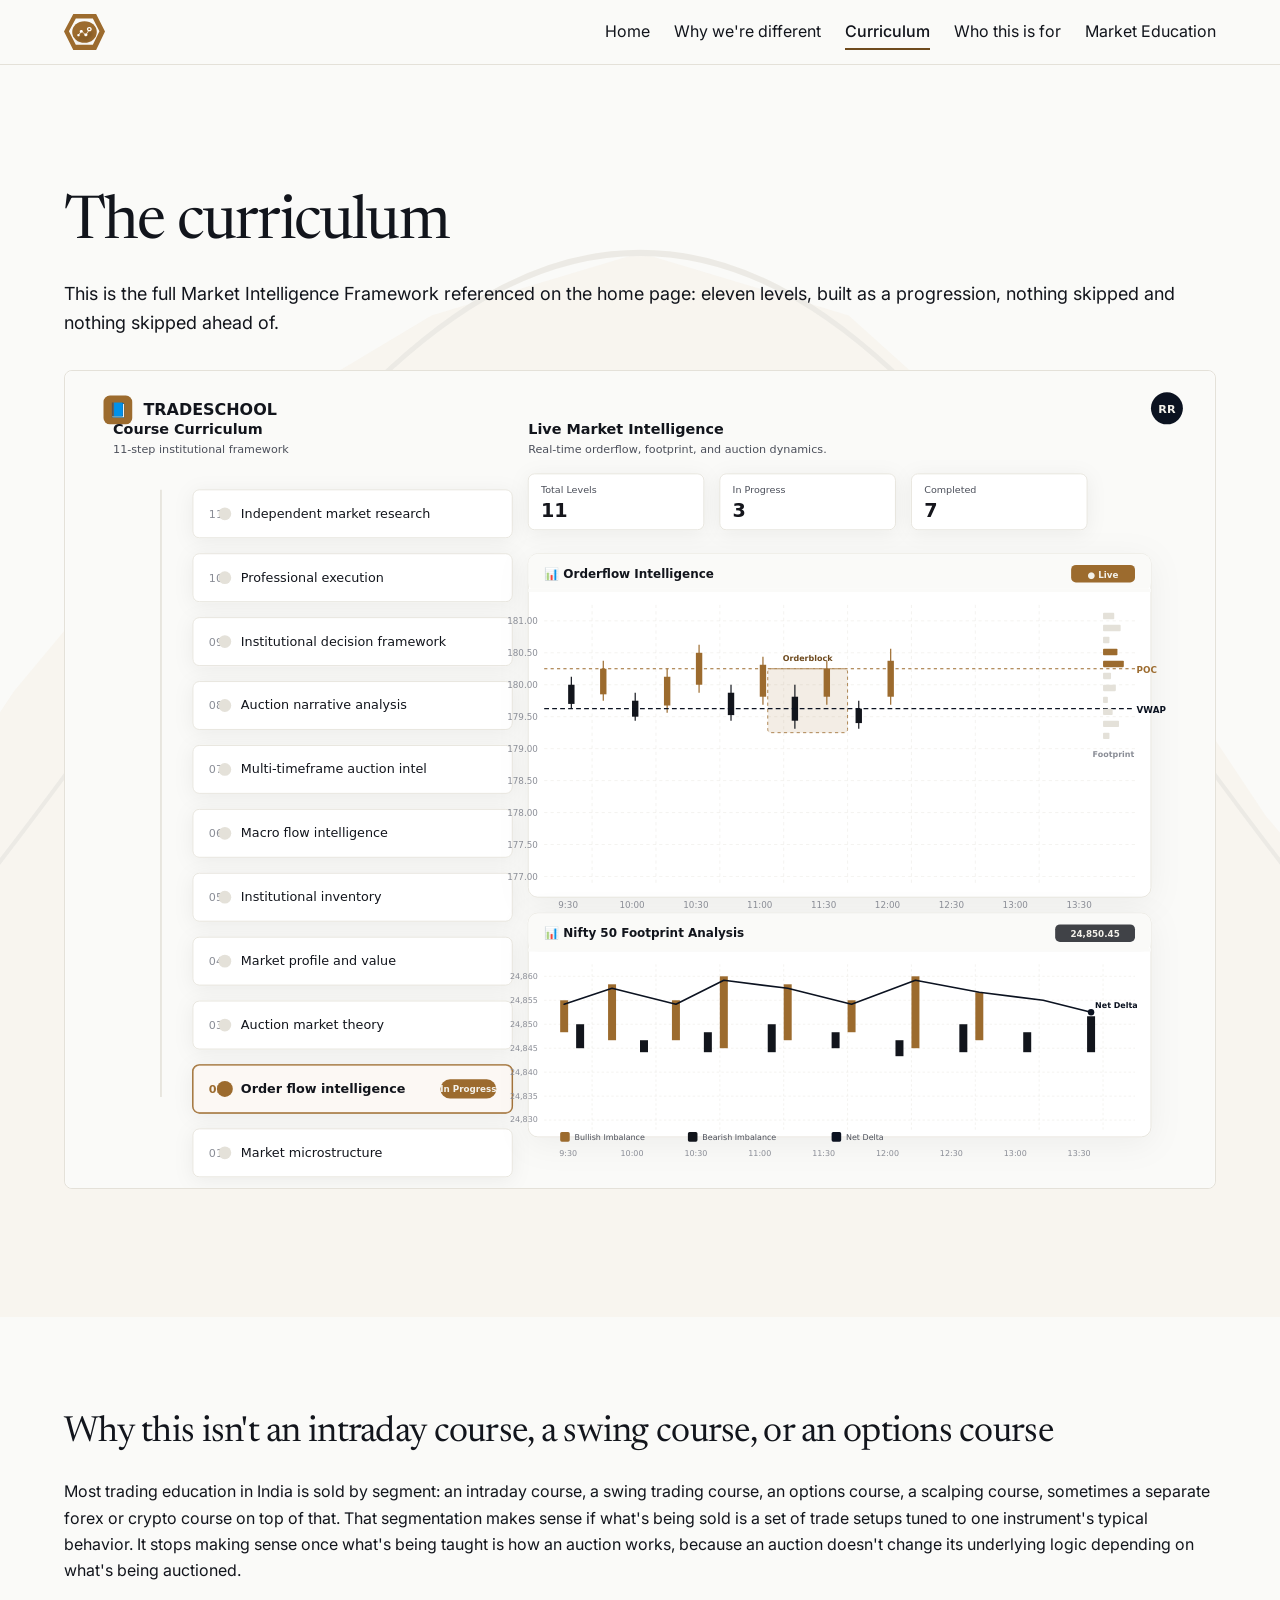
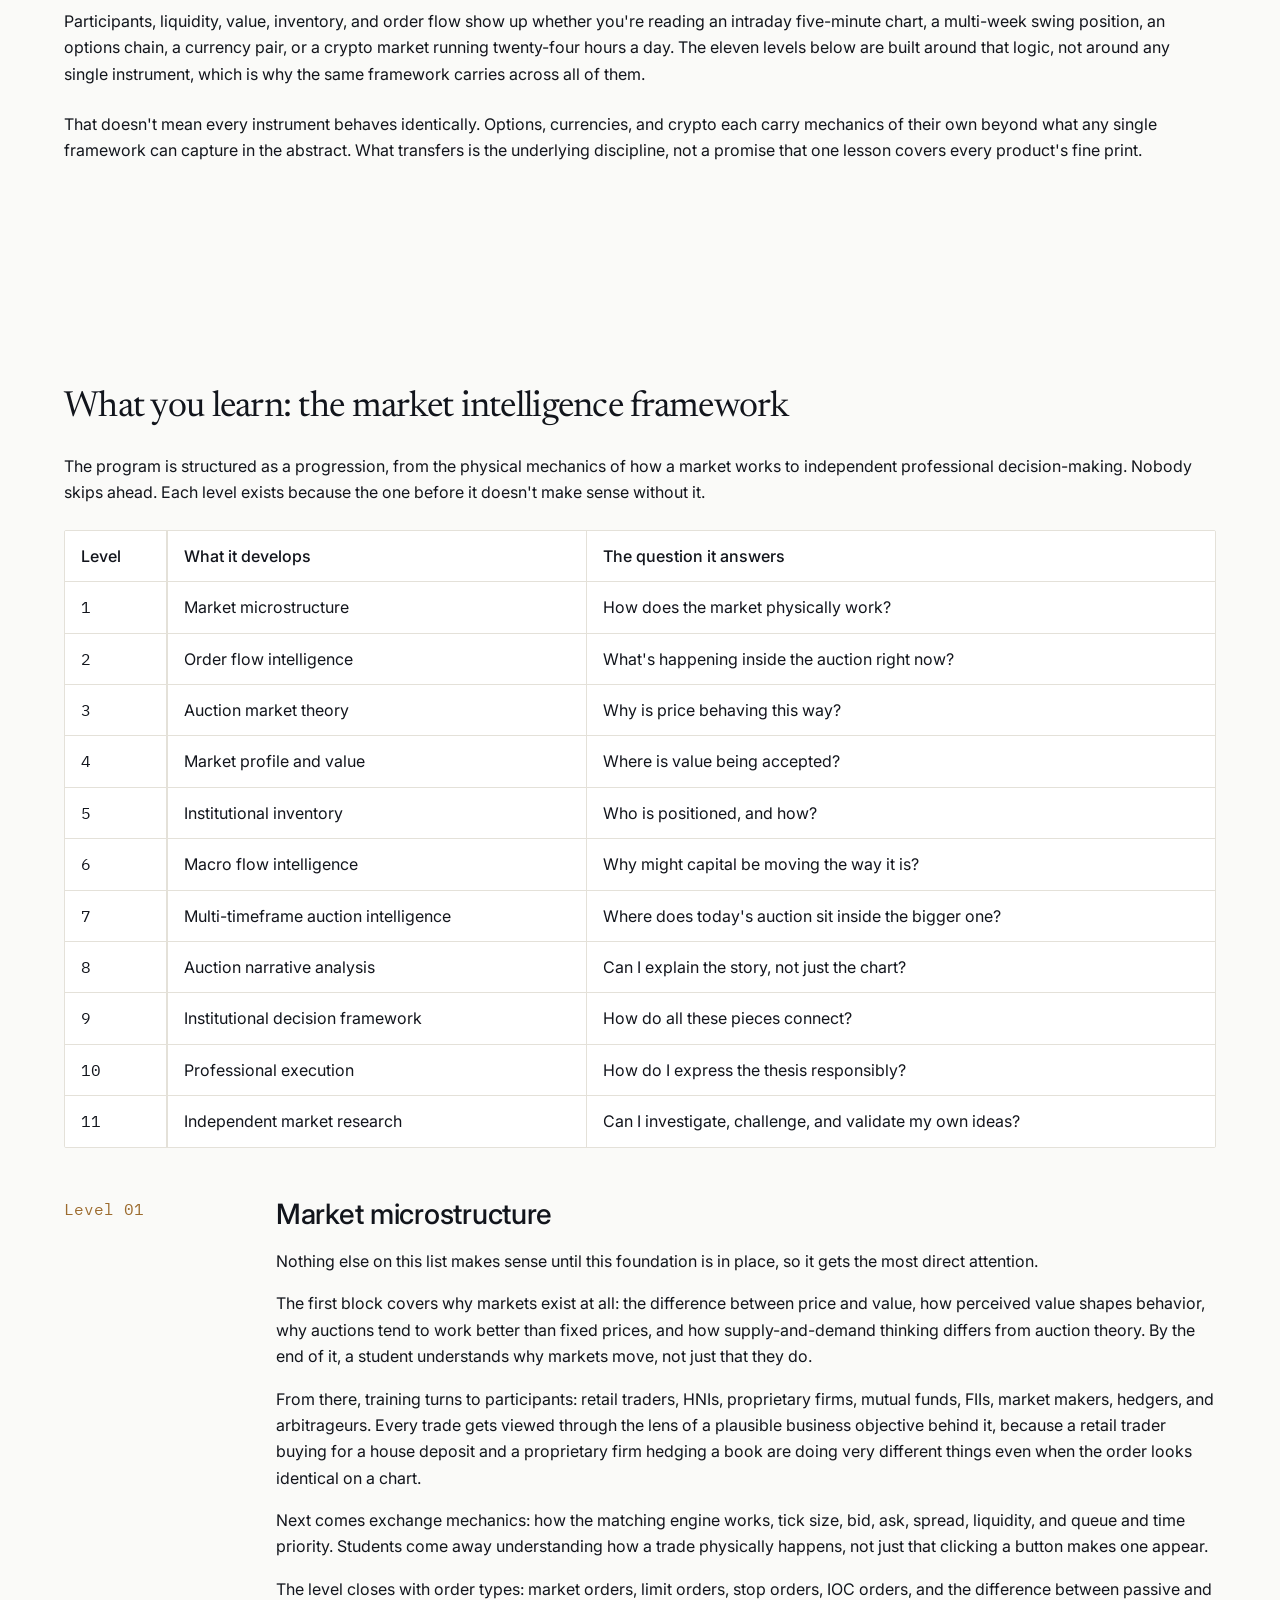
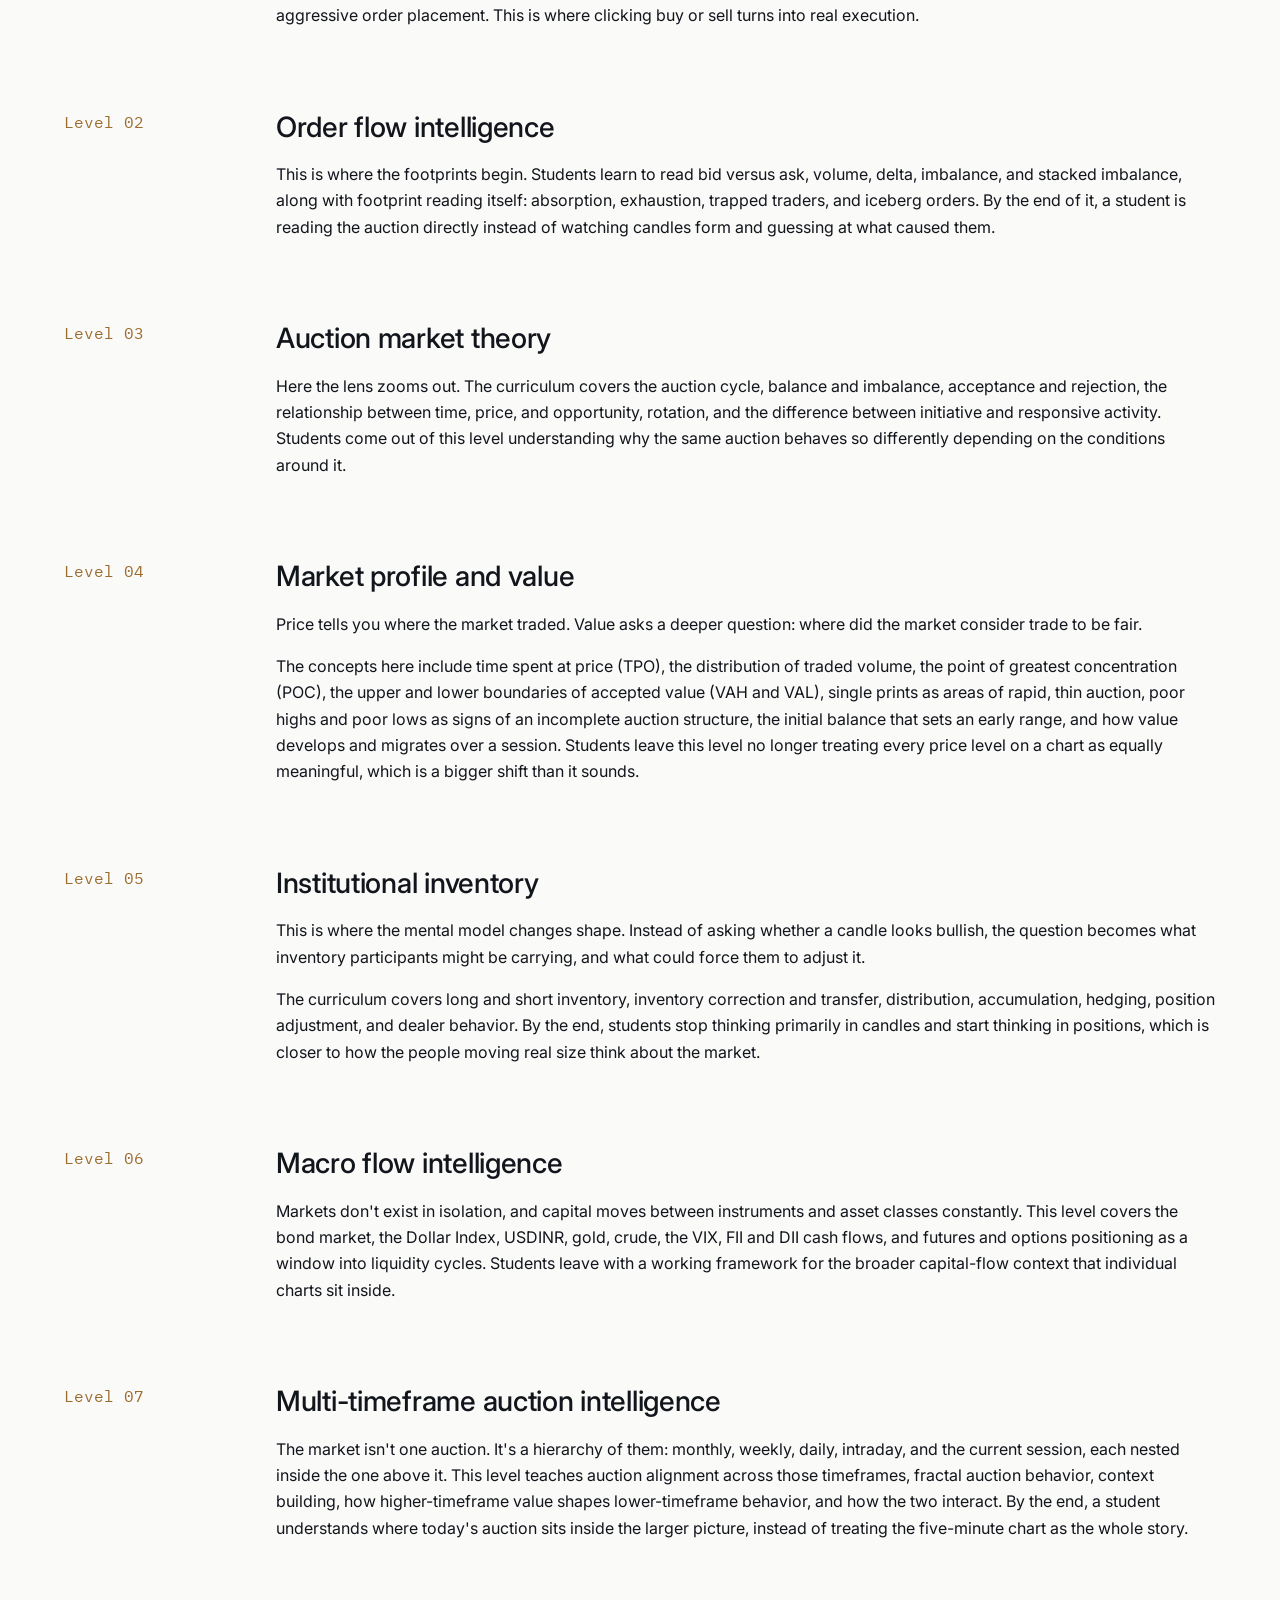
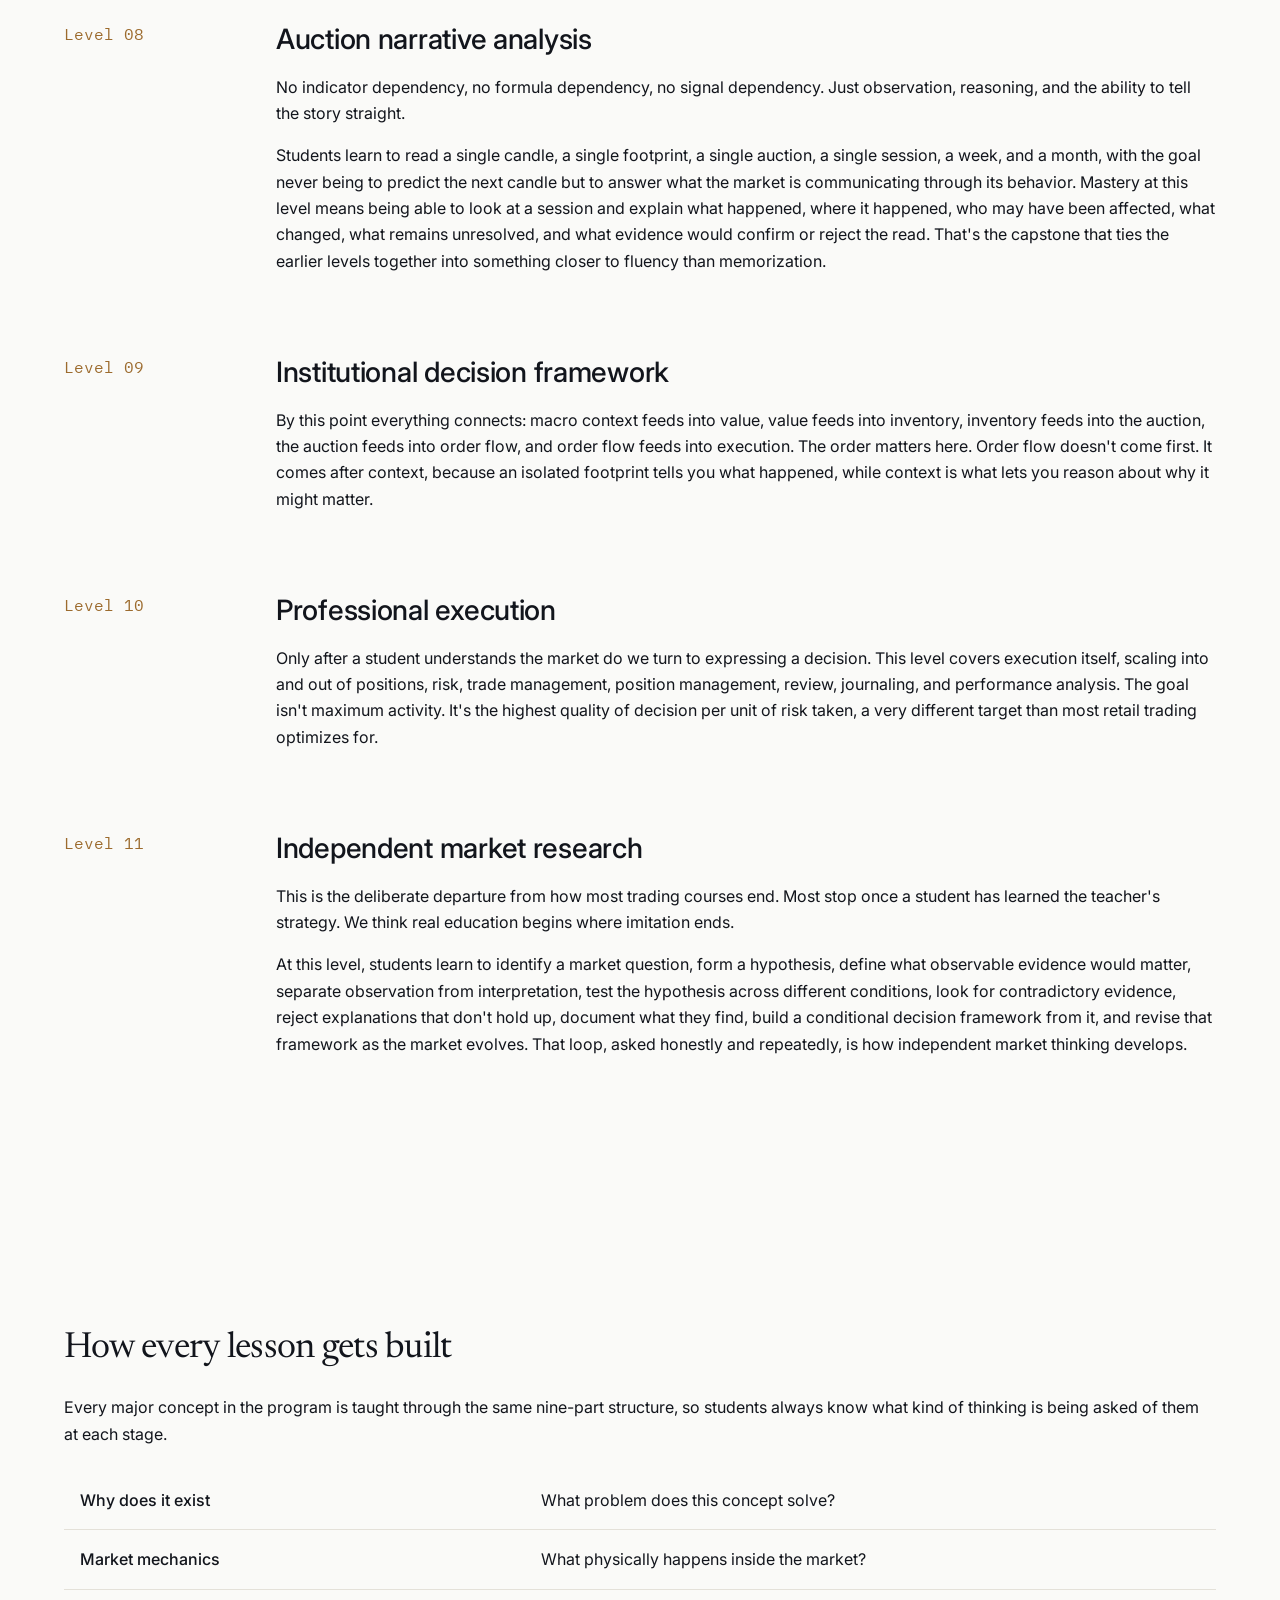
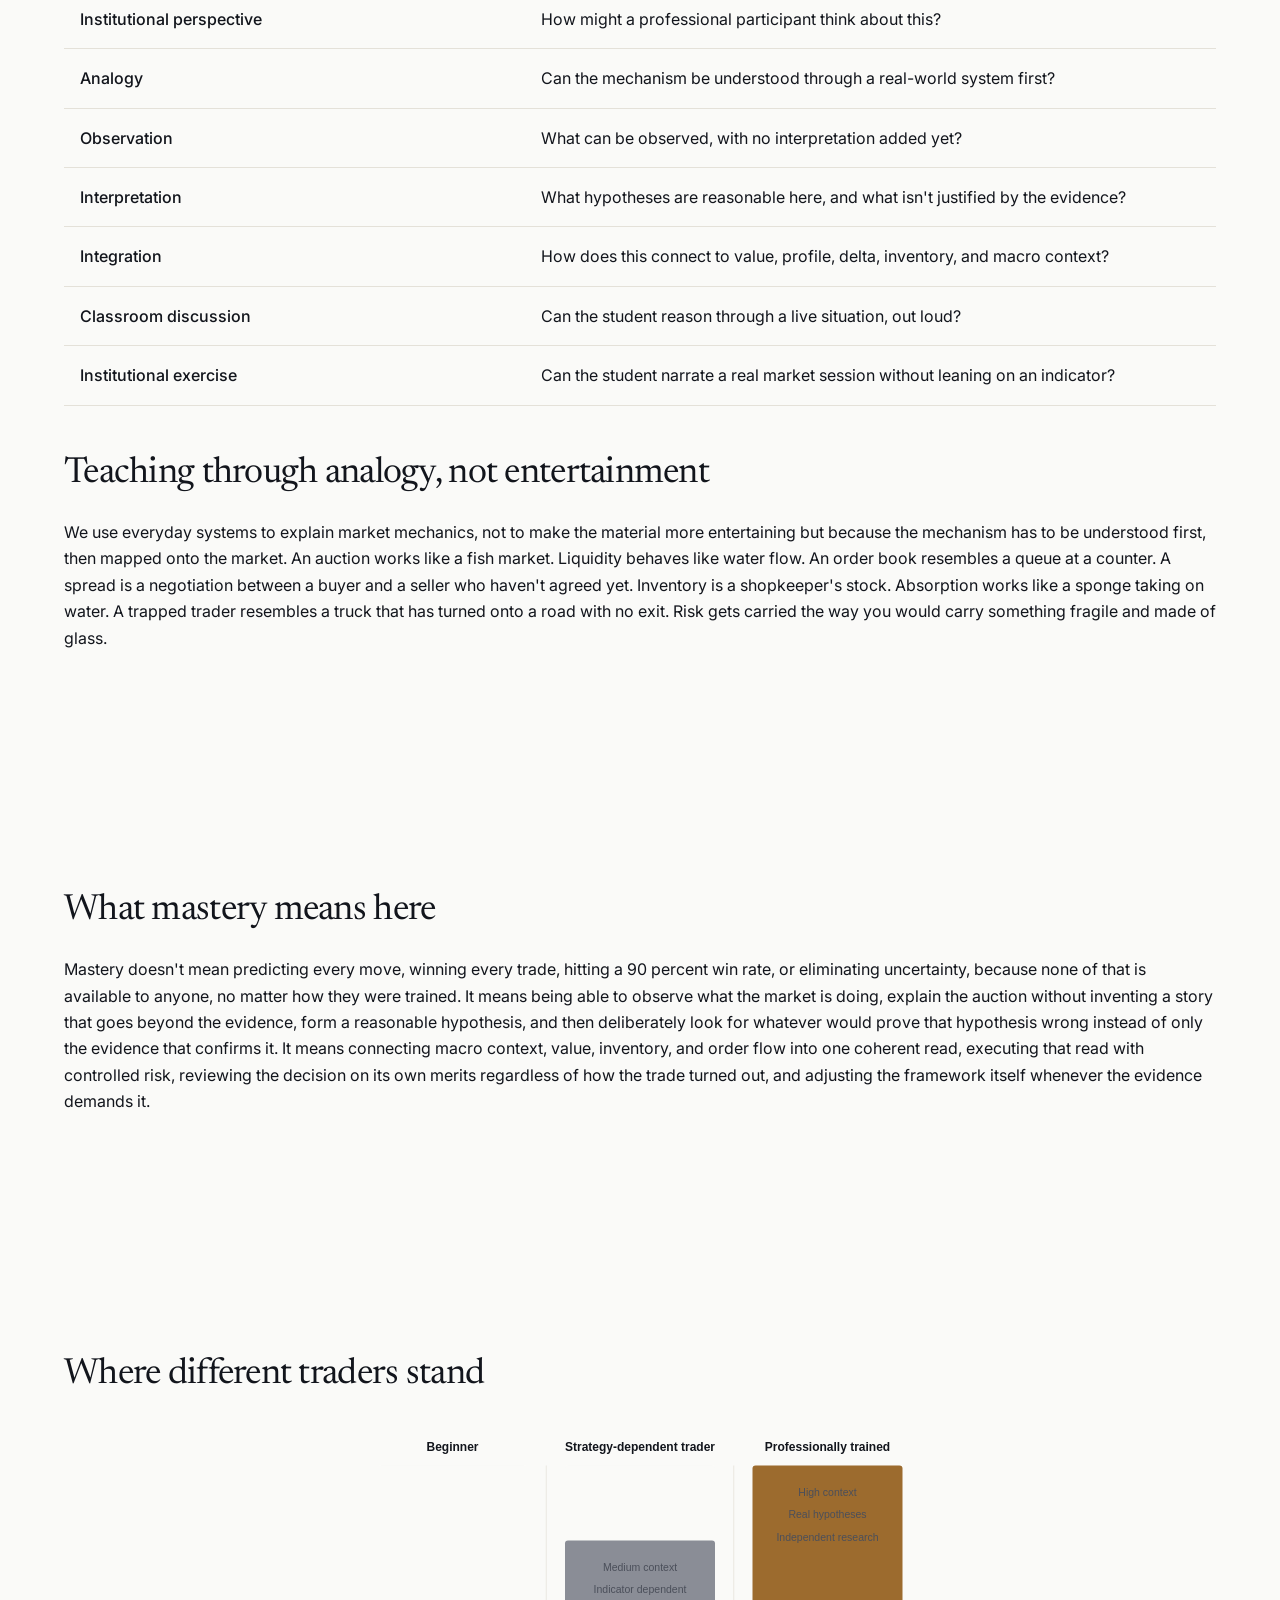
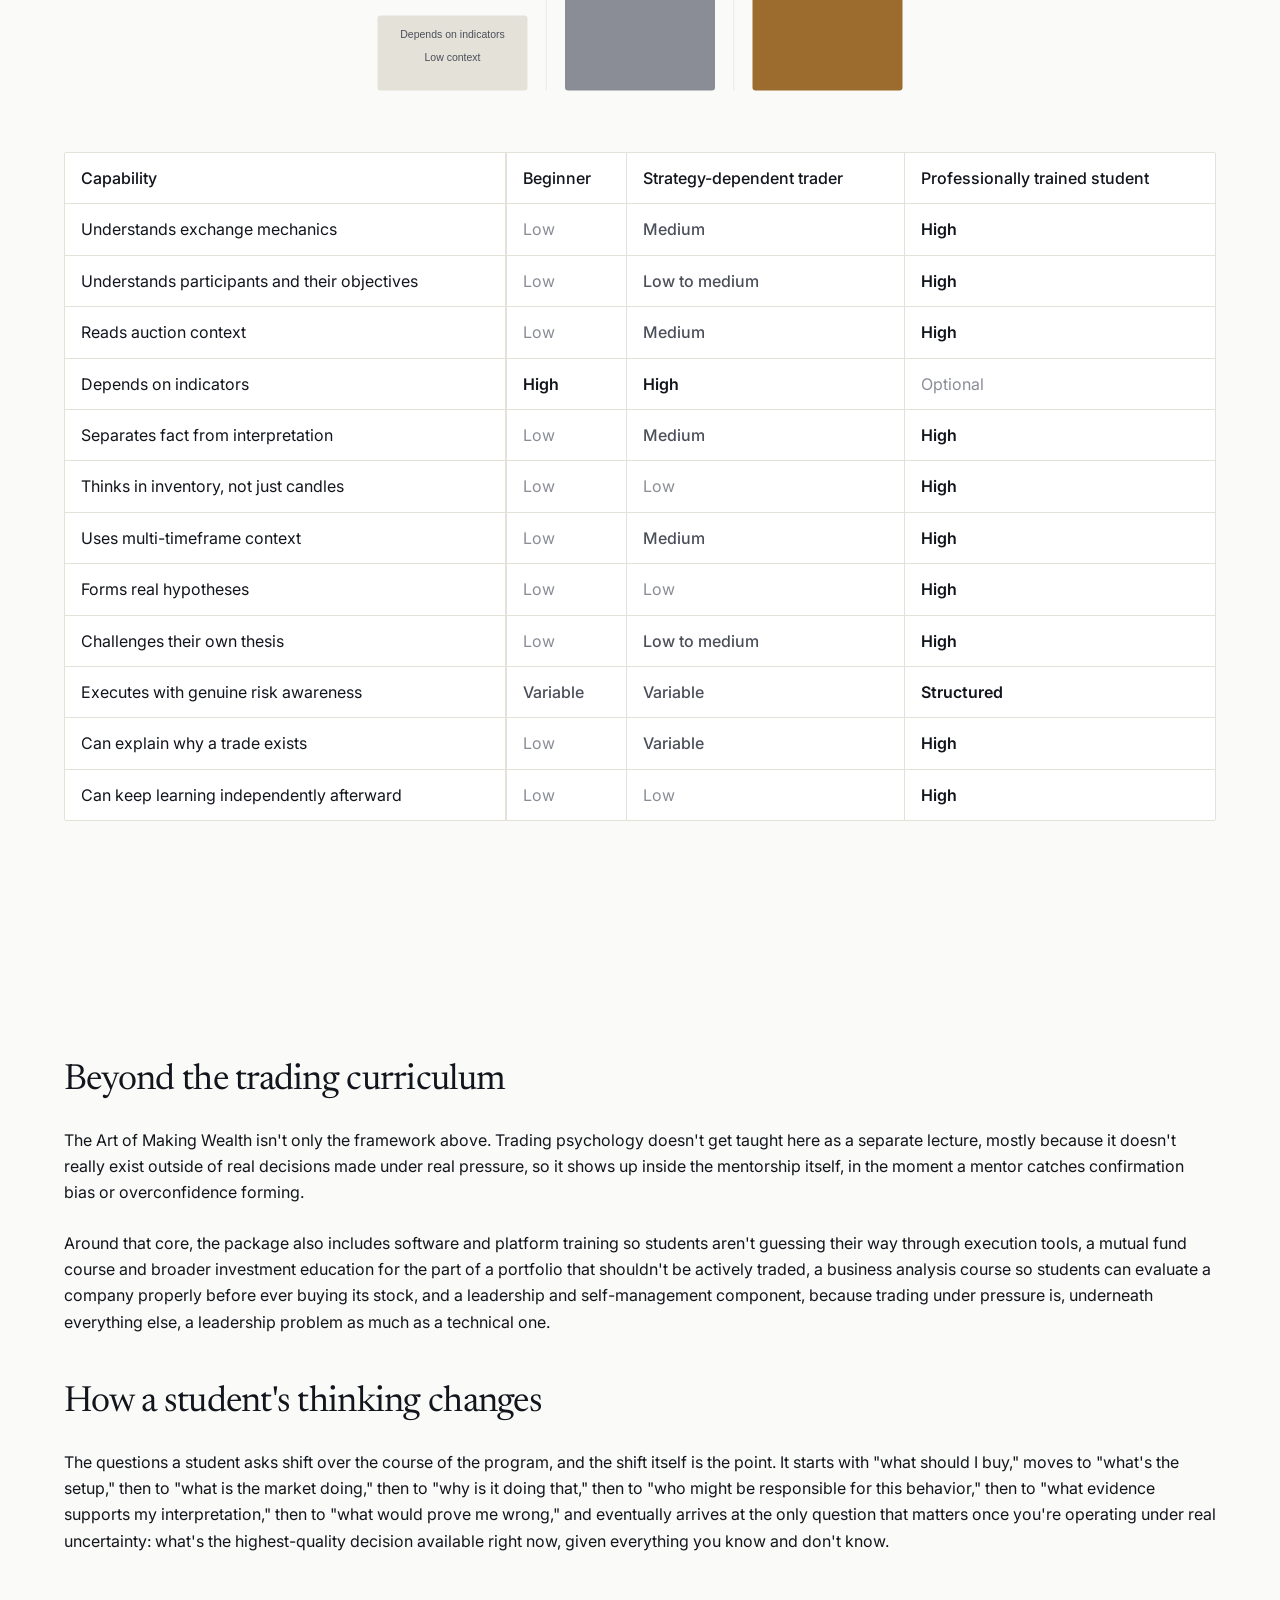
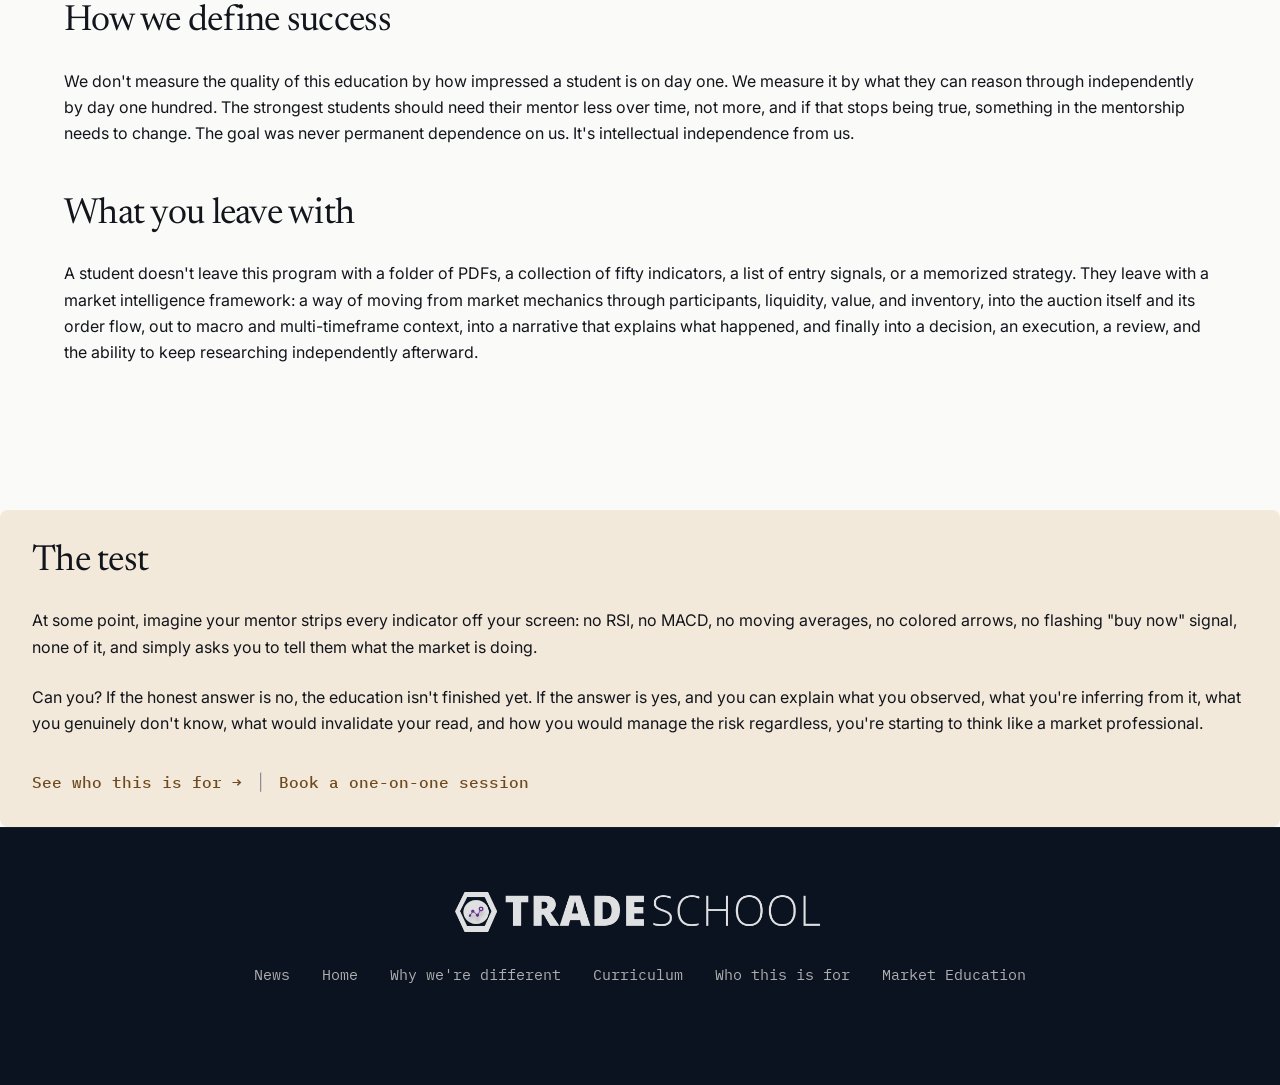
==== commit cc6cd749: "New session added New market education page added, New sessions added in diffrent pages, Bug fixes" ====
--- a/curriculum.html
+++ b/curriculum.html
@@ -1,10 +1,14 @@
-<!DOCTYPE html>
+﻿<!DOCTYPE html>
 <html lang="en">
 <head>
   <meta charset="UTF-8">
   <meta name="viewport" content="width=device-width, initial-scale=1.0">
   <title>The Curriculum | TradeSchool</title>
+  <meta name="description" content="The Market Intelligence Framework: an eleven-level curriculum from how a market physically works to independent professional research.">
+  <link rel="icon" href="data:image/svg+xml,%3Csvg xmlns='http://www.w3.org/2000/svg' viewBox='0 0 64 64'%3E%3Crect width='64' height='64' rx='12' fill='%239C6B2E'/%3E%3Ctext x='32' y='44' font-family='Georgia,serif' font-size='36' fill='%23FAFAF8' text-anchor='middle'%3ET%3C/text%3E%3C/svg%3E">
   <link rel="stylesheet" href="css/styles.css">
+  <link rel="preload" href="https://fonts.googleapis.com/css2?family=IBM+Plex+Mono:wght@400;500&family=Inter:wght@400;510;600&family=Newsreader:ital,opsz,wght@0,6..72,400;0,6..72,500;1,6..72,400;1,6..72,500&display=swap" as="style">
+  <link rel="stylesheet" href="https://fonts.googleapis.com/css2?family=IBM+Plex+Mono:wght@400;500&family=Inter:wght@400;510;600&family=Newsreader:ital,opsz,wght@0,6..72,400;0,6..72,500;1,6..72,400;1,6..72,500&display=swap">
   <link rel="preconnect" href="https://fonts.googleapis.com">
   <link rel="preconnect" href="https://fonts.gstatic.com" crossorigin>
 </head>
@@ -13,16 +17,17 @@
   <!-- Navigation -->
   <header class="site-header">
     <div class="container nav-container">
-      <a href="index.html" class="logo"><img src="assets/logo-header.png" alt="TradeSchool" style="height: 36px; width: auto; display: block;" onerror="this.onerror=null;this.src='assets/logo-header.svg'"></a>
+      <a href="index.html" class="logo"><img src="assets/logo-header.svg" alt="TradeSchool" class="logo-header-img"></a>
       
       <nav class="desktop-nav">
         <a href="index.html">Home</a>
         <a href="why-were-different.html">Why we're different</a>
         <a href="curriculum.html" class="active">Curriculum</a>
         <a href="who-its-for.html">Who this is for</a>
+        <a href="market-education.html">Market Education</a>
       </nav>
 
-      <button id="mobile-menu-btn" class="mobile-menu-btn" aria-label="Open menu">
+      <button id="mobile-menu-btn" class="mobile-menu-btn" aria-label="Open menu" aria-expanded="false">
         <svg width="24" height="24" viewBox="0 0 24 24" fill="none" xmlns="http://www.w3.org/2000/svg">
           <path d="M3 12H21M3 6H21M3 18H21" stroke-linecap="round" stroke-linejoin="round"/>
         </svg>
@@ -31,7 +36,7 @@
   </header>
 
   <!-- Mobile Nav Overlay -->
-  <div id="mobile-nav-overlay" class="mobile-nav-overlay">
+  <nav id="mobile-nav-overlay" class="mobile-nav-overlay" aria-label="Mobile menu">
     <button id="mobile-close-btn" class="close-btn" aria-label="Close menu">
       <svg width="24" height="24" viewBox="0 0 24 24" fill="none" xmlns="http://www.w3.org/2000/svg">
         <path d="M18 6L6 18M6 6L18 18" stroke-linecap="round" stroke-linejoin="round"/>
@@ -41,20 +46,21 @@
     <a href="why-were-different.html">Why we're different</a>
     <a href="curriculum.html" class="active">Curriculum</a>
     <a href="who-its-for.html">Who this is for</a>
-  </div>
+    <a href="market-education.html">Market Education</a>
+  </nav>
 
   <main>
     <!-- Hero -->
-    <section id="hero" class="section section-hero container" style="position: relative; overflow: hidden;">
-      <div style="position: absolute; top: 0; right: 0; bottom: 0; left: 0; z-index: -1; pointer-events: none;">
-        <img src="assets/bg-auction-curve.svg" alt="" style="width: 100%; height: 100%; object-fit: cover; opacity: 0.6;">
+    <section id="hero" class="section section-hero container hero">
+      <div class="hero-bg-overlay">
+        <img src="assets/bg-auction-curve.svg" alt="" class="hero-bg-img">
       </div>
       <h1 class="text-4xl text-5xl-desktop mb-6">The curriculum</h1>
       <p class="text-lg text-ink mb-8">This is the full Market Intelligence Framework referenced on the home page: eleven levels, built as a progression, nothing skipped and nothing skipped ahead of.</p>
       
-      <div class="hero-img">
-        <img src="assets/hero-curriculum.svg" alt="Eleven-step vertical progression graphic">
-      </div>
+      <figure class="hero-img">
+        <img src="assets/hero-curriculum.svg" alt="Eleven-step vertical progression graphic" fetchpriority="high">
+      </figure>
     </section>
 
     <!-- Sticky Mobile CTA Bar -->
@@ -62,6 +68,14 @@
       <a href="https://wa.me/919481369078" target="_blank" rel="noopener noreferrer" class="btn-primary">Book a one-on-one session</a>
     </div>
 
+    <!-- Why this isn't an intraday course, a swing course, or an options course -->
+    <section class="section container">
+      <h2 class="text-3xl mb-6">Why this isn't an intraday course, a swing course, or an options course</h2>
+      <p class="text-base text-ink mb-6">Most trading education in India is sold by segment: an intraday course, a swing trading course, an options course, a scalping course, sometimes a separate forex or crypto course on top of that. That segmentation makes sense if what's being sold is a set of trade setups tuned to one instrument's typical behavior. It stops making sense once what's being taught is how an auction works, because an auction doesn't change its underlying logic depending on what's being auctioned.</p>
+      <p class="text-base text-ink mb-6">Participants, liquidity, value, inventory, and order flow show up whether you're reading an intraday five-minute chart, a multi-week swing position, an options chain, a currency pair, or a crypto market running twenty-four hours a day. The eleven levels below are built around that logic, not around any single instrument, which is why the same framework carries across all of them.</p>
+      <p class="text-base text-ink mb-8">That doesn't mean every instrument behaves identically. Options, currencies, and crypto each carry mechanics of their own beyond what any single framework can capture in the abstract. What transfers is the underlying discipline, not a promise that one lesson covers every product's fine print.</p>
+    </section>
+
     <!-- What you learn -->
     <section class="section container">
       <h2 class="text-3xl mb-6">What you learn: the market intelligence framework</h2>
@@ -139,7 +153,10 @@
         <span class="scroll-affordance">scroll for more &rarr;</span>
       </div>
 
-      <!-- Level Details -->
+      <!-- Level Details
+       NOTE (not applied): the 11 levels below are an ordered progression and would
+       be semantically ideal as <ol><li>. Kept as divs to avoid any list-style
+       leakage / CSS risk to the existing .level-row layout. -->
       <div class="level-details mt-12">
         <div class="level-row">
           <div><span class="level-marker">Level 01</span></div>
@@ -244,6 +261,9 @@
       <h2 class="text-3xl mb-6">How every lesson gets built</h2>
       <p class="text-base text-ink mb-6">Every major concept in the program is taught through the same nine-part structure, so students always know what kind of thinking is being asked of them at each stage.</p>
       
+      <!-- NOTE (not applied): this label/value table maps naturally to <dl>/<dt>/<dd>;
+     kept as a table because the mobile stack layout depends on the
+     .stack-table-mobile .tr/.td-label/.td-value CSS rules. -->
       <div class="table-container mb-12">
         <table class="stack-table-mobile">
           <tbody class="tbody">
@@ -301,9 +321,9 @@
     <section class="section container">
       <h2 class="text-3xl mb-8">Where different traders stand</h2>
       
-      <div class="mb-8" style="max-width: 600px; margin: 0 auto;">
+      <figure class="diagram-frame mb-8">
         <img src="assets/diagram-outcome-ladder.svg" alt="Outcome Matrix Ladder Graphic" loading="lazy" decoding="async">
-      </div>
+      </figure>
 
       <div class="table-container mb-12">
         <div class="scroll-table-wrapper">
@@ -413,7 +433,7 @@
     </section>
 
     <!-- The test -->
-    <section class="section container bg-accent-wash" style="border-radius: var(--radius-lg); padding: var(--space-8);">
+    <section class="section container bg-accent-wash cta-panel">
       <h2 class="text-3xl mb-6">The test</h2>
       <p class="text-base text-ink mb-6">At some point, imagine your mentor strips every indicator off your screen: no RSI, no MACD, no moving averages, no colored arrows, no flashing "buy now" signal, none of it, and simply asks you to tell them what the market is doing.</p>
       <p class="text-base text-ink mb-8">Can you? If the honest answer is no, the education isn't finished yet. If the answer is yes, and you can explain what you observed, what you're inferring from it, what you genuinely don't know, what would invalidate your read, and how you would manage the risk regardless, you're starting to think like a market professional.</p>
@@ -421,24 +441,25 @@
       <div class="flex items-center gap-4 mt-8">
         <a href="who-its-for.html" class="no-underline font-mono-bold">See who this is for &rarr;</a>
         <span class="text-ink-faint">|</span>
-        <a href="#book" class="no-underline font-mono-bold">Book a one-on-one session</a>
+        <a href="https://wa.me/919481369078" target="_blank" rel="noopener noreferrer" class="no-underline font-mono-bold">Book a one-on-one session</a>
       </div>
     </section>
   </main>
 
-  <footer class="bg-anchor" style="padding: var(--space-16) 0 var(--space-8); border-top: 1px solid rgba(255,255,255,0.05);">
+  <footer class="bg-anchor site-footer">
     <div class="container flex flex-col items-center">
-      <a href="index.html" class="mb-8" style="display: block;">
-        <img src="assets/logo.png" alt="TradeSchool Logo" style="height: 40px; width: auto; object-fit: contain;">
+      <a href="index.html" class="footer-logo mb-8">
+        <img src="assets/logo.png" alt="TradeSchool Logo" class="footer-logo-img">
       </a>
-      <nav class="flex items-center justify-center gap-8 mb-12" style="flex-wrap: wrap;">
-        <a href="https://www.ft.com/news-feed" target="_blank" rel="noopener noreferrer" class="text-anchor no-underline text-sm font-mono" style="opacity: 0.7; transition: opacity 0.2s ease;" onmouseover="this.style.opacity='1'" onmouseout="this.style.opacity='0.7'">News</a>
-        <a href="index.html" class="text-anchor no-underline text-sm font-mono" style="opacity: 0.7; transition: opacity 0.2s ease;" onmouseover="this.style.opacity='1'" onmouseout="this.style.opacity='0.7'">Home</a>
-        <a href="why-were-different.html" class="text-anchor no-underline text-sm font-mono" style="opacity: 0.7; transition: opacity 0.2s ease;" onmouseover="this.style.opacity='1'" onmouseout="this.style.opacity='0.7'">Why we're different</a>
-        <a href="curriculum.html" class="text-anchor no-underline text-sm font-mono" style="opacity: 0.7; transition: opacity 0.2s ease;" onmouseover="this.style.opacity='1'" onmouseout="this.style.opacity='0.7'">Curriculum</a>
-        <a href="who-its-for.html" class="text-anchor no-underline text-sm font-mono" style="opacity: 0.7; transition: opacity 0.2s ease;" onmouseover="this.style.opacity='1'" onmouseout="this.style.opacity='0.7'">Who this is for</a>
+      <nav class="flex items-center justify-center gap-8 mb-12 footer-nav">
+        <a href="https://www.ft.com/news-feed" target="_blank" rel="noopener noreferrer" class="text-anchor no-underline text-sm font-mono footer-link">News</a>
+        <a href="index.html" class="text-anchor no-underline text-sm font-mono footer-link">Home</a>
+        <a href="why-were-different.html" class="text-anchor no-underline text-sm font-mono footer-link">Why we're different</a>
+        <a href="curriculum.html" class="text-anchor no-underline text-sm font-mono footer-link">Curriculum</a>
+        <a href="who-its-for.html" class="text-anchor no-underline text-sm font-mono footer-link">Who this is for</a>
+        <a href="market-education.html" class="text-anchor no-underline text-sm font-mono footer-link">Market Education</a>
       </nav>
-      <p class="text-xs font-mono" style="color: rgba(243, 241, 234, 0.4);">&copy; 2026 TradeSchool. All rights reserved.</p>
+      <p class="text-xs font-mono footer-copyright">&copy; 2026 TradeSchool. All rights reserved.</p>
     </div>
   </footer>
 
--- a/css/styles.css
+++ b/css/styles.css
@@ -1,5 +1,3 @@
-@import url('https://fonts.googleapis.com/css2?family=IBM+Plex+Mono:wght@400;500&family=Inter:wght@400;510;600&family=Newsreader:ital,opsz,wght@0,6..72,400;0,6..72,500;1,6..72,400;1,6..72,500&display=swap');
-
 :root {
   /* Color Tokens - Stripe/Editorial Fintech restraint */
   --color-canvas: #FAFAF8;
@@ -38,6 +36,9 @@
   --radius-md: 4px;
   --radius-lg: 8px;
   --shadow-sticky: 0 4px 16px rgba(18,21,28,0.08); /* Refined shadow */
+
+  /* Motion */
+  --ease: cubic-bezier(0.16, 1, 0.3, 1);
 }
 
 /* Base Resets */
@@ -78,8 +79,7 @@
 .animate-on-scroll {
   opacity: 0;
   transform: translateY(20px);
-  transition: opacity 800ms cubic-bezier(0.16, 1, 0.3, 1), transform 800ms cubic-bezier(0.16, 1, 0.3, 1);
-  will-change: opacity, transform;
+  transition: opacity 800ms var(--ease), transform 800ms var(--ease);
 }
 .animate-on-scroll.is-visible {
   opacity: 1;
@@ -120,7 +120,7 @@
   text-decoration: underline;
   text-decoration-color: var(--color-border);
   text-underline-offset: 4px;
-  transition: all 200ms cubic-bezier(0.16, 1, 0.3, 1);
+  transition: all 200ms var(--ease);
 }
 a:hover {
   text-decoration-color: var(--color-accent-deep);
@@ -190,14 +190,13 @@
 }
 /* Mobile & tablet: grid children stack full-width by default */
 .grid > * { grid-column: 1 / -1; }
-.col-span-full { grid-column: 1 / -1; }
+/* NOTE: .lg-col-start-8 is intentionally NOT defined. Pages pair it with
+   .lg-col-span-6 as the 2nd grid child; auto-placement already lands those
+   items in columns 7-12 with an identical result. Defining it here would
+   force columns 8-12 and change the current layout. Left undefined on purpose. */
 @media (min-width: 1024px) {
   .lg-col-span-4 { grid-column: span 4; }
   .lg-col-span-6 { grid-column: span 6; }
-  .lg-col-span-8 { grid-column: span 8; }
-  .lg-col-span-10 { grid-column: span 10; }
-  .lg-col-start-2 { grid-column-start: 2; }
-  .lg-col-start-3 { grid-column-start: 3; }
 }
 
 /* Global Components */
@@ -218,7 +217,7 @@
   border: none;
   text-decoration: none;
   cursor: pointer;
-  transition: all 250ms cubic-bezier(0.16, 1, 0.3, 1);
+  transition: all 250ms var(--ease);
 }
 .btn-primary:hover {
   background-color: var(--color-accent-deep);
@@ -250,7 +249,7 @@
 }
 .logo {
   font-family: var(--font-display);
-  font-size: var(--text-xl);
+  font-size: 1.375rem;
   font-weight: 500;
   color: var(--color-ink);
   text-decoration: none;
@@ -279,7 +278,7 @@
   left: 0;
   background-color: var(--color-accent-deep);
   transform-origin: bottom right;
-  transition: transform 250ms cubic-bezier(0.16, 1, 0.3, 1);
+  transition: transform 250ms var(--ease);
 }
 .desktop-nav a:hover, .desktop-nav a.active {
   color: var(--color-ink);
@@ -322,7 +321,7 @@
   flex-direction: column;
   padding: var(--space-6) var(--space-4);
   transform: translateX(100%);
-  transition: transform 400ms cubic-bezier(0.16, 1, 0.3, 1);
+  transition: transform 400ms var(--ease);
 }
 .mobile-nav-overlay.is-open {
   transform: translateX(0);
@@ -371,7 +370,7 @@
   padding: var(--space-3) 20px calc(var(--space-3) + env(safe-area-inset-bottom));
   z-index: 40;
   transform: translateY(100%);
-  transition: transform 400ms cubic-bezier(0.16, 1, 0.3, 1);
+  transition: transform 400ms var(--ease);
 }
 .sticky-cta-bar.is-visible {
   transform: translateY(0);
@@ -381,9 +380,6 @@
 }
 @media (min-width: 640px) {
   .sticky-cta-bar { display: none !important; }
-}
-@media (max-width: 639px) {
-  footer { padding-bottom: calc(var(--space-16) + var(--space-2) + env(safe-area-inset-bottom)) !important; }
 }
 
 /* Cards */
@@ -417,12 +413,13 @@
   margin-bottom: var(--space-4);
   color: var(--color-surface);
   display: block;
+  white-space: nowrap;
 }
 @media (min-width: 1024px) {
   .stat-figure { font-size: 6.5rem; }
 }
 .stat-figure .percent { color: var(--color-accent); font-size: 0.8em; }
-.stat-figure .text-accent { font-size: 0.5em; vertical-align: middle; padding: 0 4px; }
+.stat-figure .text-accent { font-size: 0.8em; vertical-align: middle; padding: 0 2px; }
 
 .stat-item {
   border-top: 1px solid rgba(255, 255, 255, 0.1);
@@ -573,7 +570,6 @@
 .flex { display: flex; }
 .flex-col { flex-direction: column; }
 .items-center { align-items: center; }
-.justify-between { justify-content: space-between; }
 .justify-center { justify-content: center; }
 .gap-4 { gap: var(--space-4); }
 .gap-8 { gap: var(--space-8); }
@@ -581,7 +577,19 @@
 .text-center { text-align: center; }
 .border-l { border-left: 1px solid var(--color-border); padding-left: var(--space-4); }
 
-.bg-surface { background-color: var(--color-surface); }
+/* Visually hidden but available to assistive technology */
+.sr-only {
+  position: absolute;
+  width: 1px;
+  height: 1px;
+  padding: 0;
+  margin: -1px;
+  overflow: hidden;
+  clip: rect(0, 0, 0, 0);
+  white-space: nowrap;
+  border: 0;
+}
+
 .bg-canvas { background-color: var(--color-canvas); }
 .bg-accent-wash { background-color: var(--color-accent-wash); }
 .bg-anchor { background-color: var(--color-anchor); }
@@ -614,8 +622,174 @@
 img { max-width: 100%; height: auto; display: block; }
 .hero-img { width: 100%; max-width: 1200px; margin: var(--space-8) auto 0; border: 1px solid var(--color-border); border-radius: var(--radius-lg); background-color: var(--color-surface); aspect-ratio: 1440 / 1024; }
 .hero-img img { width: 100%; height: 100%; object-fit: cover; border-radius: inherit; }
+
+/* Curriculum Specific */
+.level-marker {
+  font-family: var(--font-mono);
+  color: var(--color-accent);
+  font-size: var(--text-sm);
+  margin-bottom: var(--space-2);
+  display: block;
+}
+@media (min-width: 1024px) {
+  .level-row {
+    display: grid;
+    grid-template-columns: 2fr 10fr;
+    gap: var(--space-6);
+    margin-bottom: var(--space-12);
+  }
+}
+
+/* Market Education page: register break */
+.me-prose p {
+  max-width: 65ch;
+  line-height: 1.75;
+}
+
+/* Program cards (Who it's for: Beyond this program) */
+.program-card h3 {
+  font-weight: 600;
+}
+.program-card {
+  position: relative;
+  display: flex;
+  flex-direction: column;
+  padding: var(--space-4);
+}
+.program-card-icon {
+  width: 44px;
+  height: 44px;
+  display: flex;
+  align-items: center;
+  justify-content: center;
+  border: 1px solid var(--color-border);
+  border-radius: var(--radius-lg);
+  background-color: var(--color-canvas);
+  color: var(--color-accent);
+  margin-bottom: var(--space-6);
+  transition: background-color 300ms ease, border-color 300ms ease, color 300ms ease;
+}
+.program-card-icon svg {
+  width: 22px;
+  height: 22px;
+}
+.program-card-index {
+  position: absolute;
+  top: var(--space-6);
+  right: var(--space-6);
+  font-family: var(--font-mono);
+  font-size: var(--text-sm);
+  color: var(--color-ink-faint);
+}
+.program-card-eyebrow {
+  display: block;
+  font-size: var(--text-xs);
+  font-weight: 600;
+  letter-spacing: 0.12em;
+  text-transform: uppercase;
+  color: var(--color-accent-deep);
+  margin-bottom: var(--space-2);
+}
+.program-card--featured {
+  flex-direction: row;
+  align-items: flex-start;
+  gap: var(--space-6);
+  padding: var(--space-4);
+  background-color: var(--color-accent-wash);
+  border-color: var(--color-accent);
+}
+.program-card--featured:hover {
+  border-color: var(--color-accent-deep);
+}
+.card.program-card:hover .program-card-icon {
+  background-color: var(--color-accent-wash);
+  border-color: var(--color-accent);
+  color: var(--color-accent-deep);
+}
+.program-card-badge {
+  width: 95px;
+  height: 95px;
+  flex-shrink: 0;
+  align-self: center;
+  margin-left: auto;
+  object-fit: contain;
+}
+.card.program-card:hover {
+  transform: none;
+}
+
+/* Component classes extracted from inline styles (value-identical) */
+.hero {
+  position: relative;
+  overflow: hidden;
+}
+.hero-bg-overlay {
+  position: absolute;
+  inset: 0;
+  z-index: -1;
+  pointer-events: none;
+}
+.hero-bg-img {
+  width: 100%;
+  height: 100%;
+  object-fit: cover;
+  opacity: 0.6;
+}
+.logo-header-img {
+  height: 36px;
+  width: auto;
+  display: block;
+}
+.site-footer {
+  padding: var(--space-16) 0 var(--space-8);
+  border-top: 1px solid rgba(255, 255, 255, 0.05);
+}
+.footer-logo { display: block; }
+.footer-logo-img {
+  height: 40px;
+  width: auto;
+  object-fit: contain;
+}
+.footer-nav { flex-wrap: wrap; }
+.footer-link {
+  opacity: 0.7;
+  transition: opacity 0.2s ease;
+}
+.footer-link:hover { opacity: 1; }
+.footer-copyright { color: rgba(243, 241, 234, 0.4); }
+.stat-wrap { max-width: 800px; }
+.stat-lead { color: rgba(243, 241, 234, 0.9); }
+.stat-label { color: rgba(243, 241, 234, 0.8); }
+.stat-sources { color: rgba(243, 241, 234, 0.4); }
+.diagram-frame {
+  max-width: 600px;
+  margin: 0 auto;
+}
+.cta-panel {
+  border-radius: var(--radius-lg);
+  padding: var(--space-8);
+}
+.diagram-img {
+  max-width: 720px;
+  width: 100%;
+}
+.who-table {
+  border-collapse: separate;
+  border-spacing: 0;
+  width: 100%;
+}
+.pull-quote-soft { opacity: 0.8; }
+
+/* NOTE: The four @media (max-width: 639px) rules below are desktop-first
+   overrides (base = desktop, mobile = override). They are grouped here for
+   maintenance. A future mobile-first migration would invert these into
+   base + @media (min-width: 640px) blocks; kept as-is to preserve the
+   exact current rendering. */
 @media (max-width: 639px) {
-  .hero-img { 
+  footer {
+    padding-bottom: calc(var(--space-16) + var(--space-2) + env(safe-area-inset-bottom)) !important;
+  }
+  .hero-img {
     border-radius: 0;
     border-left: none;
     border-right: none;
@@ -626,21 +800,11 @@
     margin-left: -50vw;
     margin-right: -50vw;
   }
-}
-
-/* Curriculum Specific */
-.level-marker {
-  font-family: var(--font-mono);
-  color: var(--color-accent);
-  font-size: var(--text-sm);
-  margin-bottom: var(--space-2);
-  display: block;
-}
-@media (min-width: 1024px) {
-  .level-row {
-    display: grid;
-    grid-template-columns: 2fr 10fr;
-    gap: var(--space-6);
-    margin-bottom: var(--space-12);
-  }
-}
+  .program-card--featured {
+    flex-direction: column;
+  }
+  .program-card-badge {
+    align-self: flex-start;
+    margin-left: 0;
+  }
+}
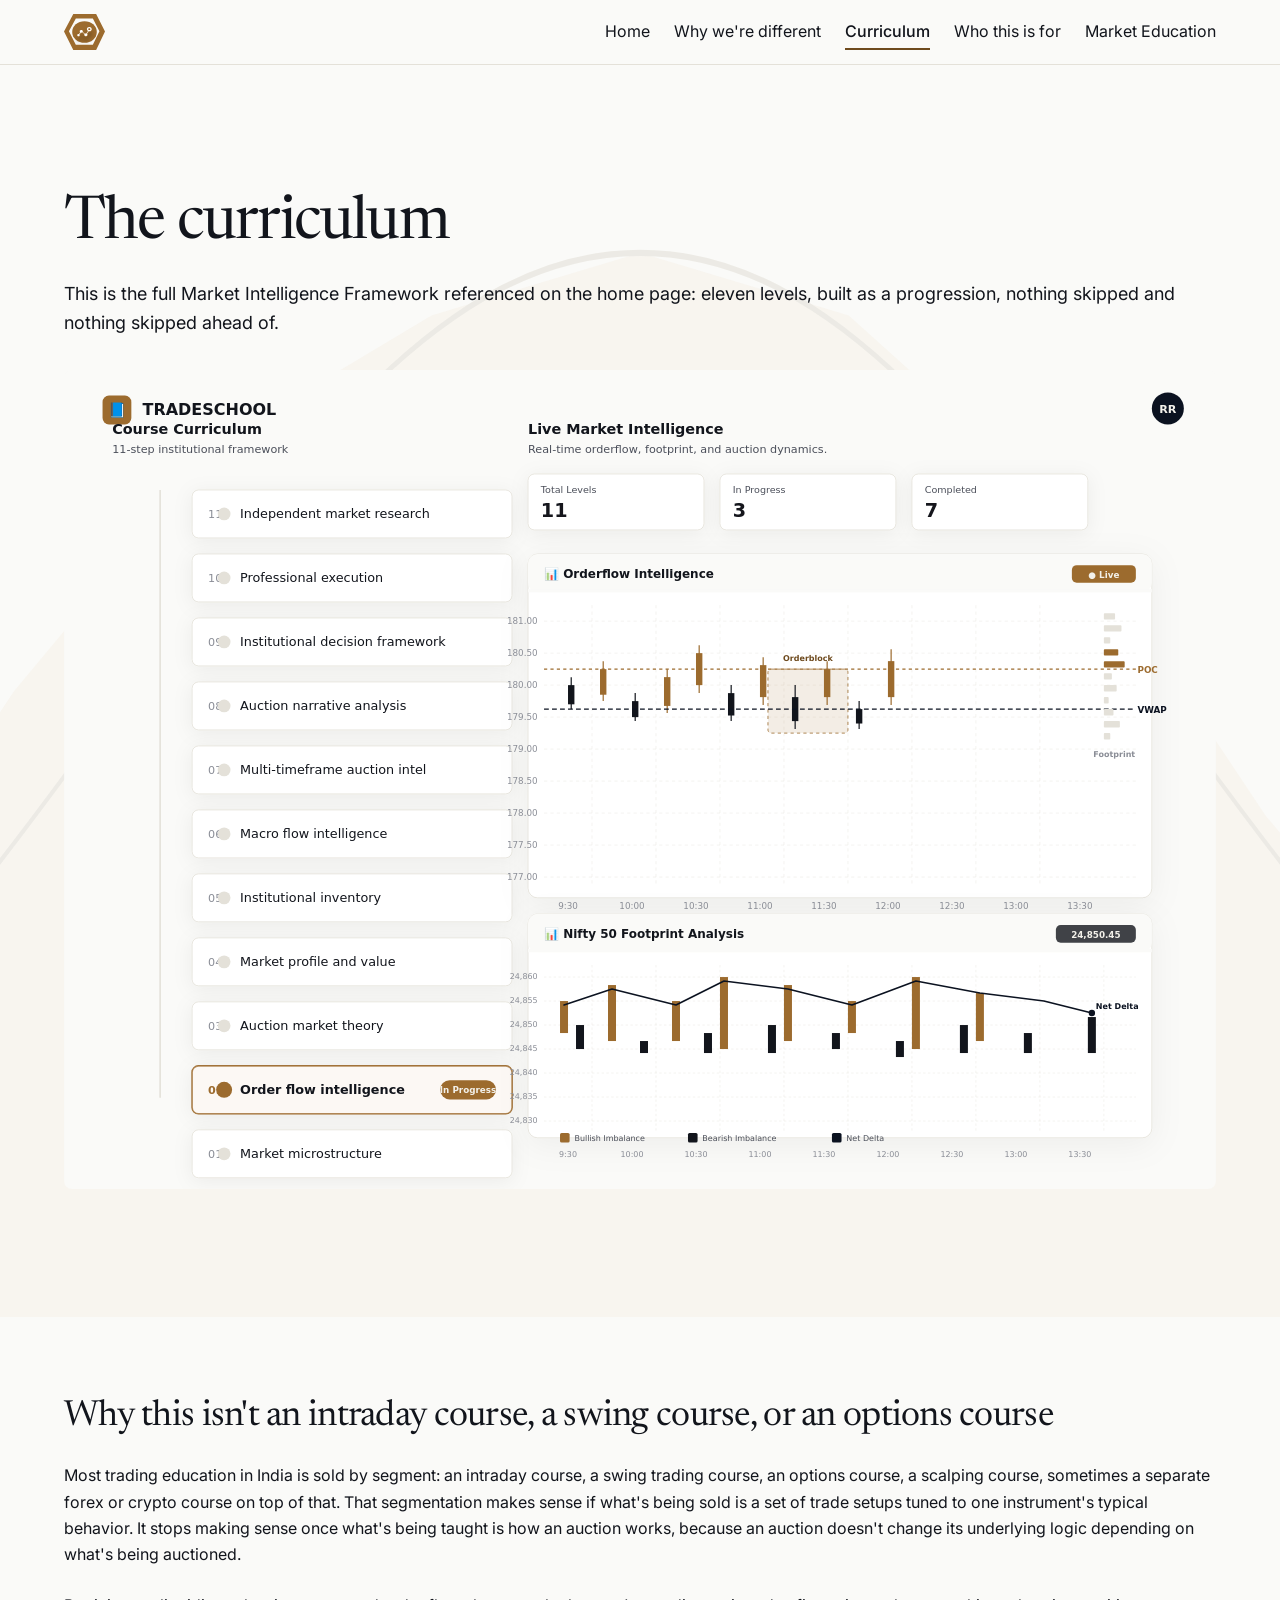
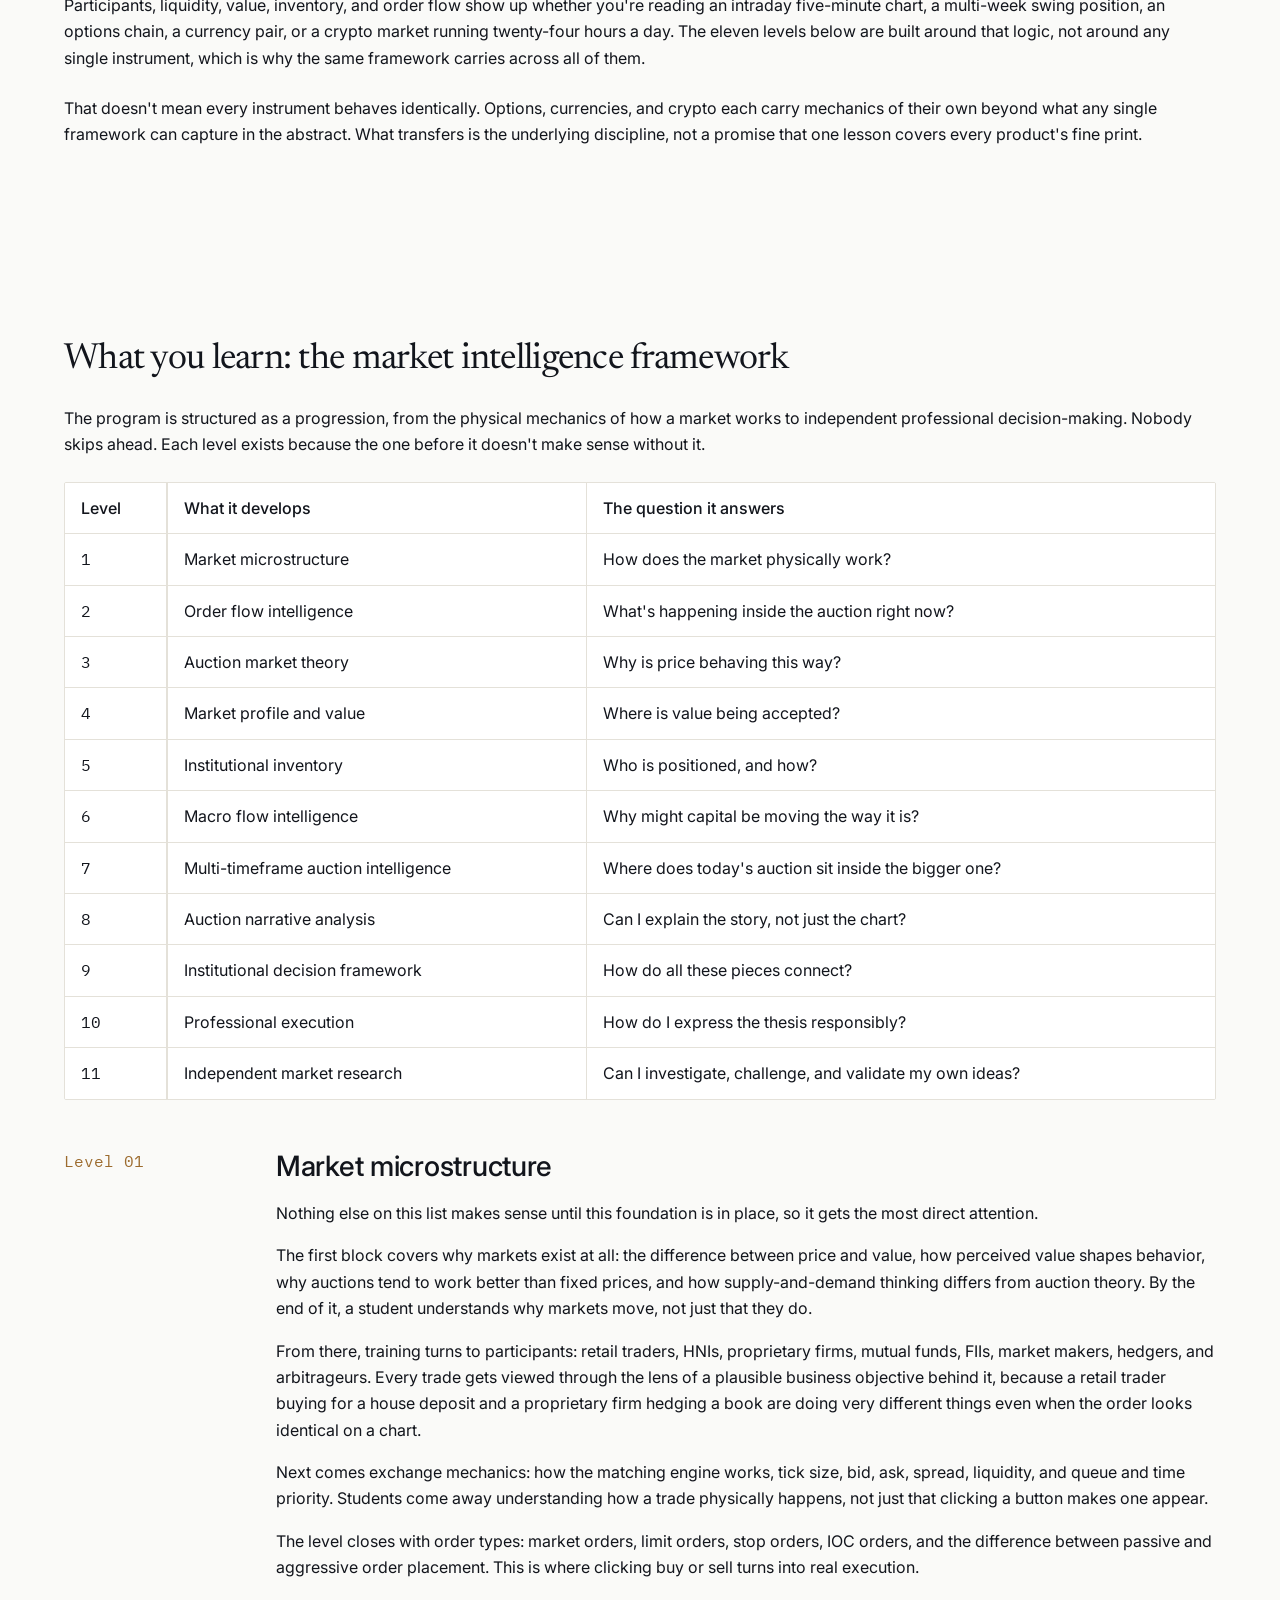
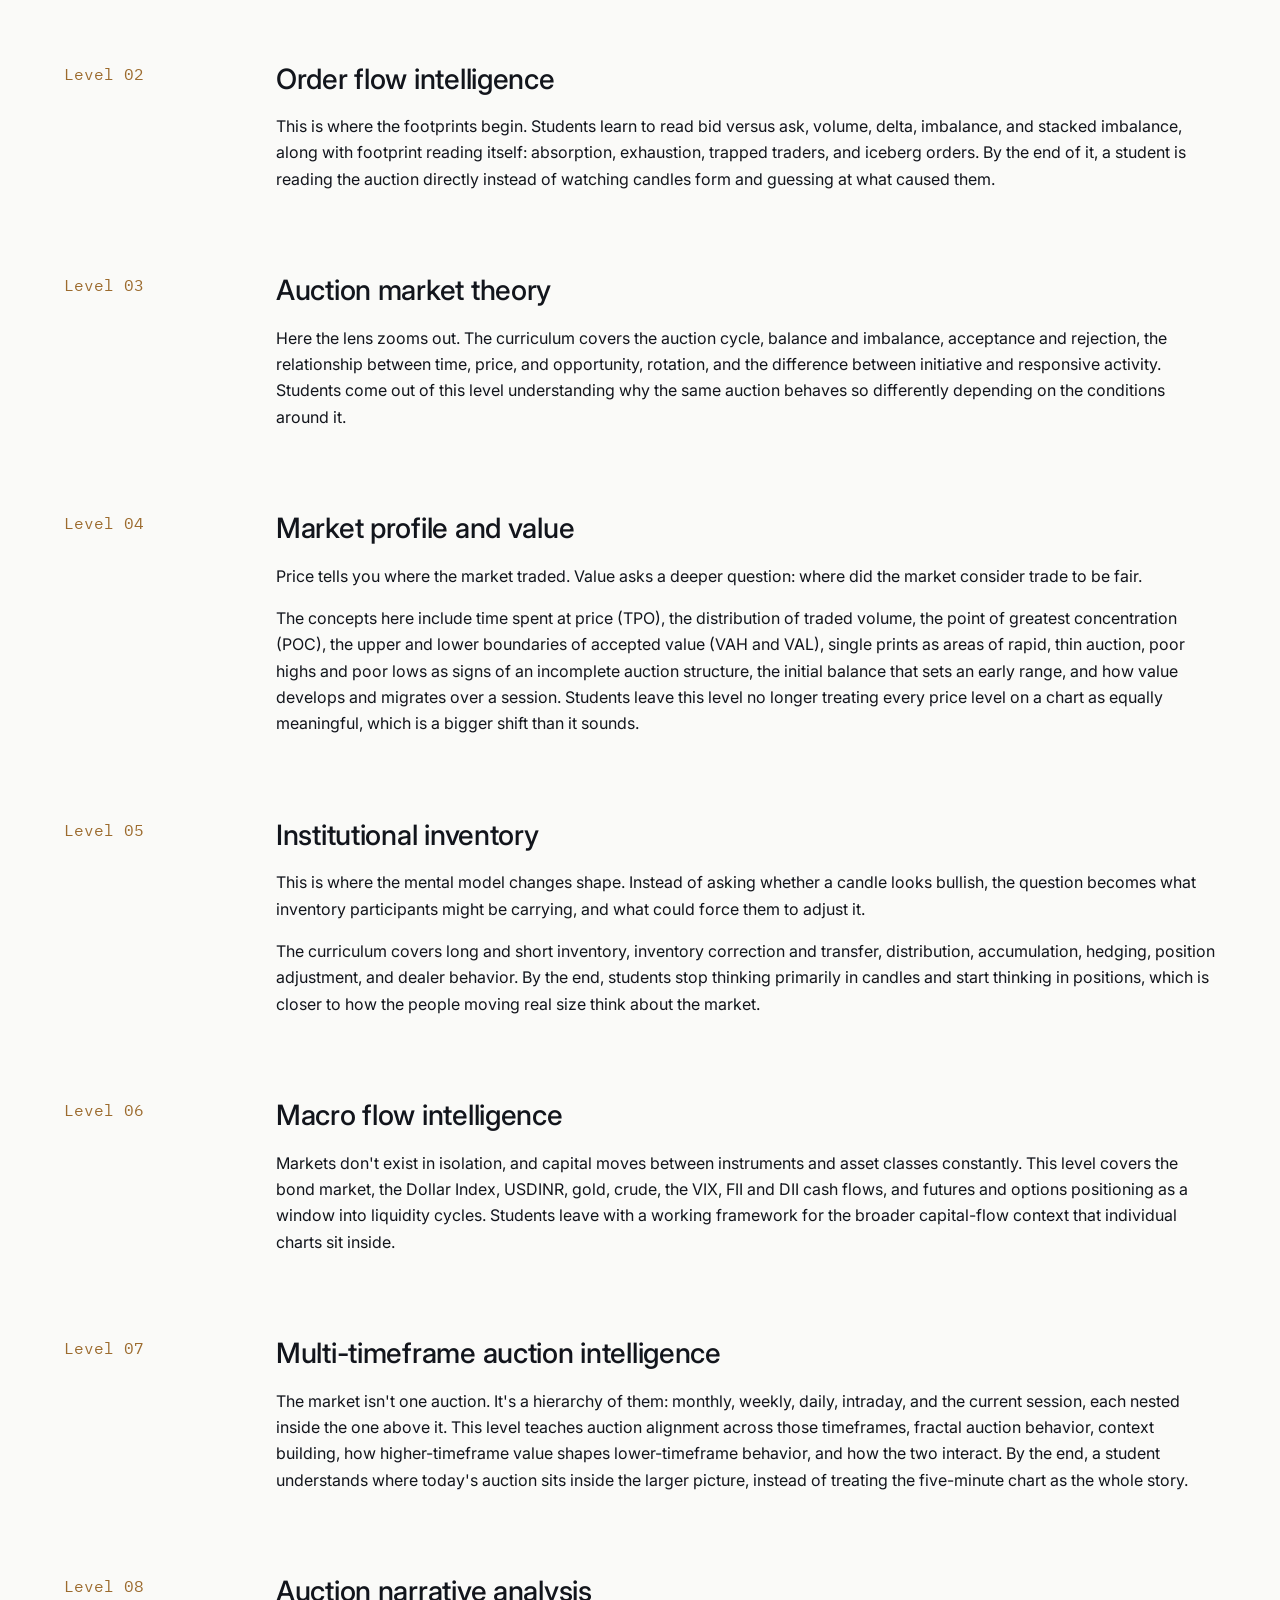
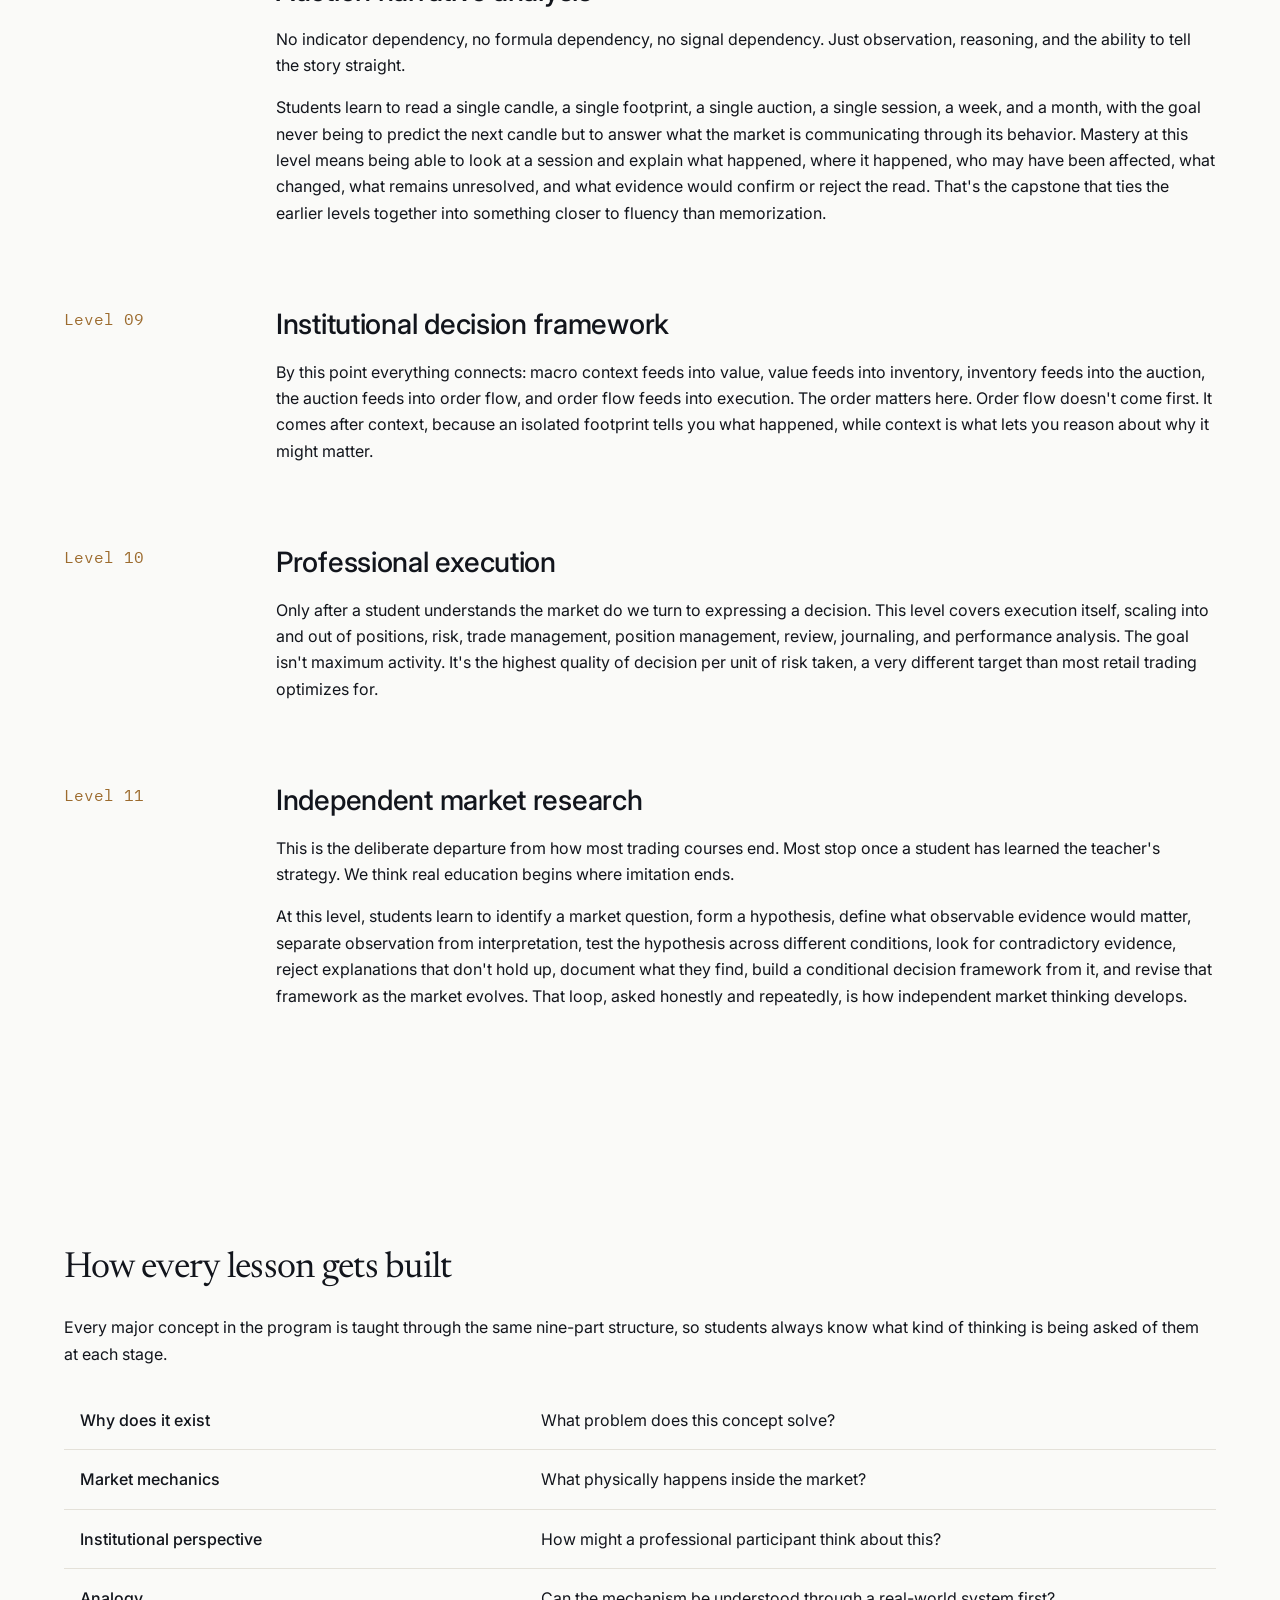
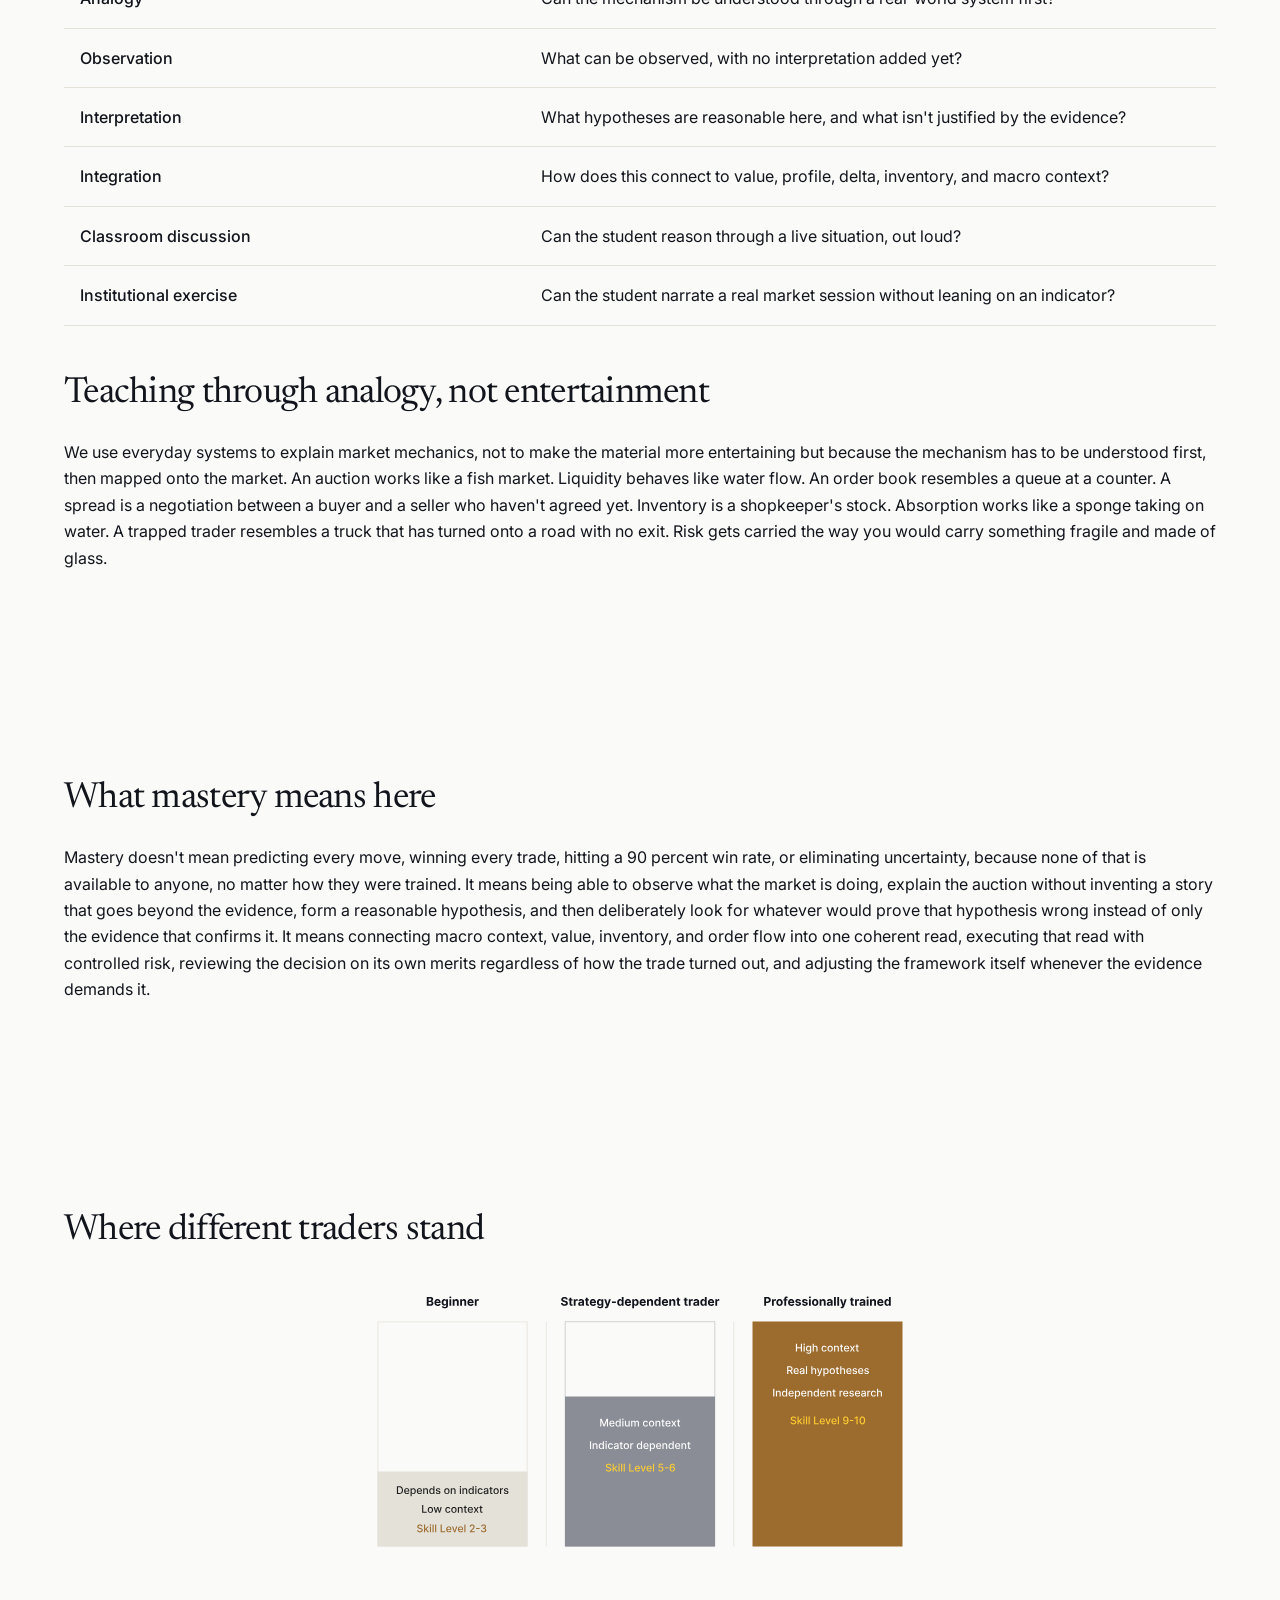
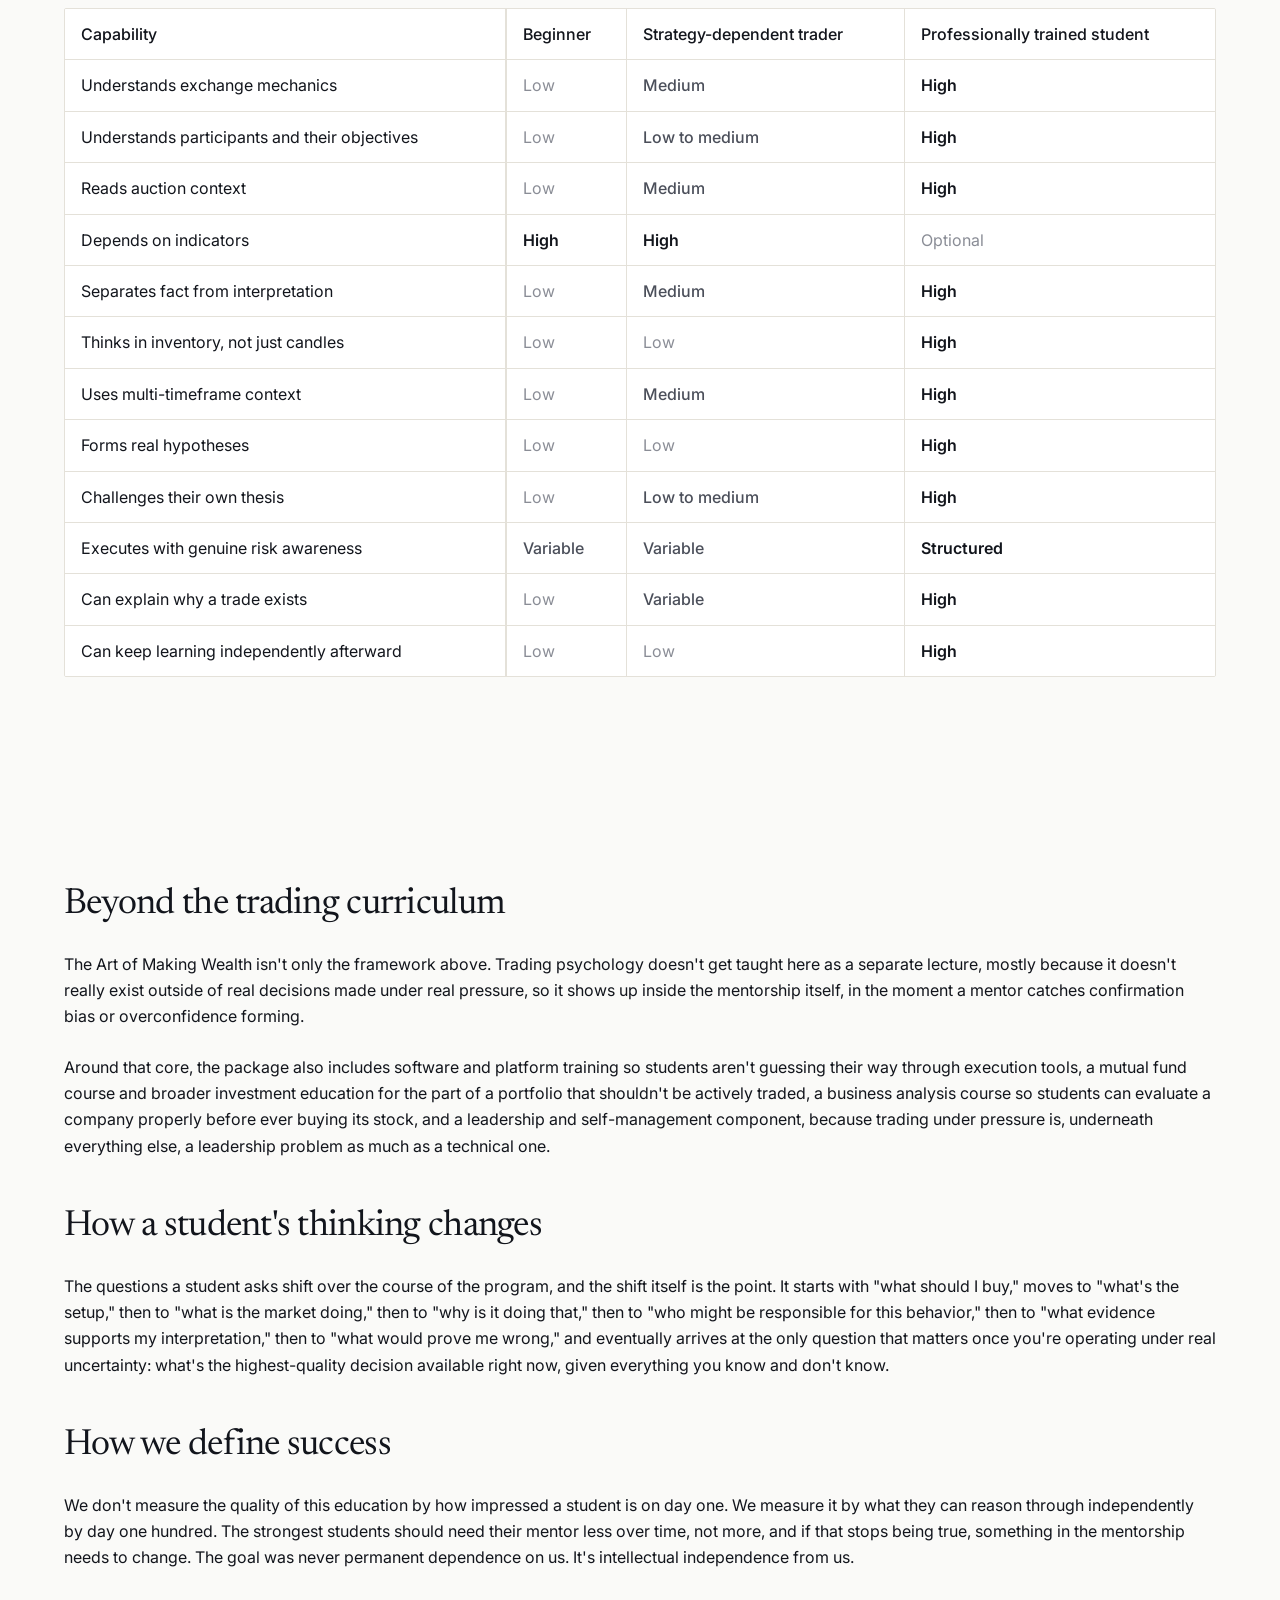
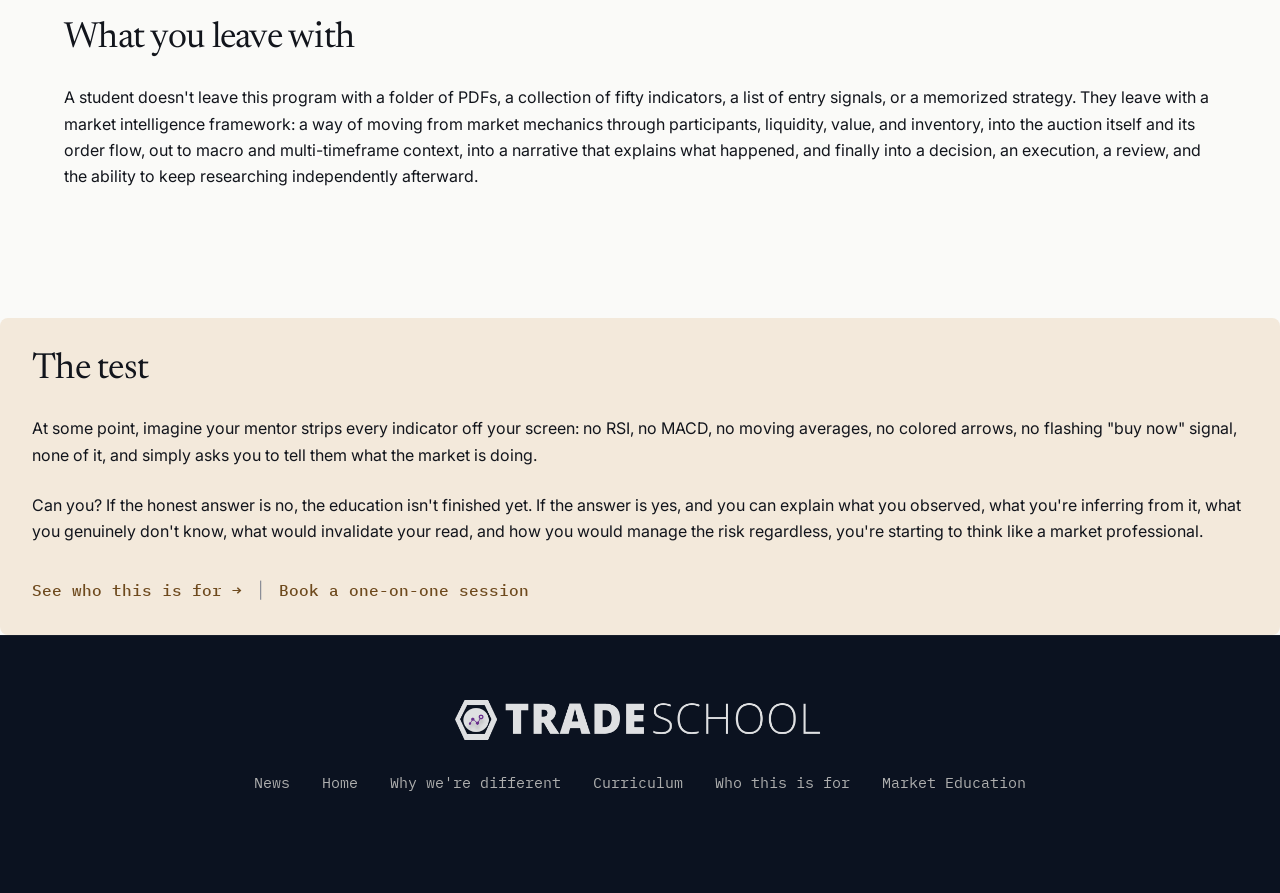
==== commit 8ca325c3: "Minor bug fixes Bug fixing and images changes" ====
--- a/curriculum.html
+++ b/curriculum.html
@@ -438,7 +438,7 @@
       <p class="text-base text-ink mb-6">At some point, imagine your mentor strips every indicator off your screen: no RSI, no MACD, no moving averages, no colored arrows, no flashing "buy now" signal, none of it, and simply asks you to tell them what the market is doing.</p>
       <p class="text-base text-ink mb-8">Can you? If the honest answer is no, the education isn't finished yet. If the answer is yes, and you can explain what you observed, what you're inferring from it, what you genuinely don't know, what would invalidate your read, and how you would manage the risk regardless, you're starting to think like a market professional.</p>
       
-      <div class="flex items-center gap-4 mt-8">
+      <div class="flex flex-wrap items-center gap-4 mt-8">
         <a href="who-its-for.html" class="no-underline font-mono-bold">See who this is for &rarr;</a>
         <span class="text-ink-faint">|</span>
         <a href="https://wa.me/919481369078" target="_blank" rel="noopener noreferrer" class="no-underline font-mono-bold">Book a one-on-one session</a>
--- a/css/styles.css
+++ b/css/styles.css
@@ -2,13 +2,16 @@
   /* Color Tokens - Stripe/Editorial Fintech restraint */
   --color-canvas: #FAFAF8;
   --color-surface: #FFFFFF;
-  --color-ink: #12151C; /* Deep navy ink */
+  --color-ink: #12151C;
+  /* Deep navy ink */
   --color-ink-muted: #4B4F5A;
   --color-ink-faint: #8A8D96;
   --color-anchor: #0B1220;
   --color-anchor-text: #F3F1EA;
-  --color-border: #E4E1D9; /* Hairline borders */
-  --color-accent: #9C6B2E; /* One disciplined accent */
+  --color-border: #E4E1D9;
+  /* Hairline borders */
+  --color-accent: #9C6B2E;
+  /* One disciplined accent */
   --color-accent-deep: #6E4A1E;
   --color-accent-wash: #F3E9DB;
 
@@ -28,32 +31,38 @@
   --space-16: 64px;
   --space-24: 96px;
   --space-32: 128px;
-  --section-pad-block: var(--space-12);
-  --section-pad-block-lg: var(--space-24);
-  
+  --section-pad-block: 40px;
+  --section-pad-block-lg: 80px;
+
   /* Radii & Elevations - Linear precision */
   --radius-sm: 2px;
   --radius-md: 4px;
   --radius-lg: 8px;
-  --shadow-sticky: 0 4px 16px rgba(18,21,28,0.08); /* Refined shadow */
+  --shadow-sticky: 0 4px 16px rgba(18, 21, 28, 0.08);
+  /* Refined shadow */
 
   /* Motion */
   --ease: cubic-bezier(0.16, 1, 0.3, 1);
 }
 
 /* Base Resets */
-*, *::before, *::after {
+*,
+*::before,
+*::after {
   box-sizing: border-box;
   margin: 0;
   padding: 0;
 }
 
 html {
-  scroll-behavior: smooth; /* Smooth scrolling for anchor links */
+  scroll-behavior: smooth;
+  /* Smooth scrolling for anchor links */
   overflow-x: clip;
 }
 
-[id] { scroll-margin-top: 80px; }
+[id] {
+  scroll-margin-top: 80px;
+}
 
 body {
   background-color: var(--color-canvas);
@@ -63,11 +72,15 @@
   line-height: 1.65;
   overflow-x: clip;
   -webkit-font-smoothing: antialiased;
-  -moz-osx-font-smoothing: grayscale; /* Extra crispness */
+  -moz-osx-font-smoothing: grayscale;
+  /* Extra crispness */
 }
 
 @media (prefers-reduced-motion: reduce) {
-  *, *::before, *::after {
+
+  *,
+  *::before,
+  *::after {
     animation-duration: 0.01ms !important;
     animation-iteration-count: 1 !important;
     transition-duration: 0.01ms !important;
@@ -81,38 +94,118 @@
   transform: translateY(20px);
   transition: opacity 800ms var(--ease), transform 800ms var(--ease);
 }
+
 .animate-on-scroll.is-visible {
   opacity: 1;
   transform: translateY(0);
 }
 
 /* Typography Scales */
-.text-xs { font-size: 0.8125rem; line-height: 1.4; }
-.text-sm { font-size: 0.9375rem; line-height: 1.5; }
-.text-base { font-size: 1rem; line-height: 1.65; }
-.text-lg { font-size: 1.125rem; line-height: 1.6; }
-.text-xl { font-size: 1.375rem; line-height: 1.4; }
-.text-2xl { font-size: 1.75rem; line-height: 1.3; font-weight: 510; letter-spacing: -0.01em; }
-.text-3xl { font-size: clamp(1.75rem, 3vw + 1rem, 2.25rem); line-height: 1.15; font-family: var(--font-display); font-weight: 400; letter-spacing: -0.02em; }
-.text-4xl { font-size: clamp(2.125rem, 5vw + 1rem, 3.75rem); line-height: 1.08; font-family: var(--font-display); font-weight: 400; letter-spacing: -0.02em; }
-
-@media (min-width: 1024px) {
-  .text-5xl-desktop { font-size: 3.75rem; line-height: 1.05; font-family: var(--font-display); font-weight: 400; letter-spacing: -0.03em; }
-}
-
-h1, h2 { font-family: var(--font-display); font-weight: 400; }
-h3, h4 { font-family: var(--font-body); font-weight: 510; letter-spacing: -0.01em; }
-h1 em, h2 em, .pull-quote { font-weight: 500; font-style: italic; }
-
-.font-mono { font-family: var(--font-mono); }
-.font-mono-bold { font-family: var(--font-mono); font-weight: 500; }
-
-.text-ink { color: var(--color-ink); }
-.text-ink-muted { color: var(--color-ink-muted); }
-.text-ink-faint { color: var(--color-ink-faint); }
-.text-accent { color: var(--color-accent); }
-.text-accent-deep { color: var(--color-accent-deep); }
-.text-anchor { color: var(--color-anchor-text); }
+.text-xs {
+  font-size: 0.8125rem;
+  line-height: 1.4;
+}
+
+.text-sm {
+  font-size: 0.9375rem;
+  line-height: 1.5;
+}
+
+.text-base {
+  font-size: 1rem;
+  line-height: 1.65;
+}
+
+.text-lg {
+  font-size: 1.125rem;
+  line-height: 1.6;
+}
+
+.text-2xl {
+  font-size: 1.75rem;
+  line-height: 1.3;
+  font-weight: 510;
+  letter-spacing: -0.01em;
+}
+
+.text-3xl {
+  font-size: clamp(1.75rem, 3vw + 1rem, 2.25rem);
+  line-height: 1.15;
+  font-family: var(--font-display);
+  font-weight: 400;
+  letter-spacing: -0.02em;
+}
+
+.text-4xl {
+  font-size: clamp(2.125rem, 5vw + 1rem, 3.75rem);
+  line-height: 1.08;
+  font-family: var(--font-display);
+  font-weight: 400;
+  letter-spacing: -0.02em;
+}
+
+@media (min-width: 1024px) {
+  .text-5xl-desktop {
+    font-size: 3.75rem;
+    line-height: 1.05;
+    font-family: var(--font-display);
+    font-weight: 400;
+    letter-spacing: -0.03em;
+  }
+}
+
+h1,
+h2 {
+  font-family: var(--font-display);
+  font-weight: 400;
+}
+
+h3,
+h4 {
+  font-family: var(--font-body);
+  font-weight: 510;
+  letter-spacing: -0.01em;
+}
+
+h1 em,
+h2 em,
+.pull-quote {
+  font-weight: 500;
+  font-style: italic;
+}
+
+.font-mono {
+  font-family: var(--font-mono);
+}
+
+.font-mono-bold {
+  font-family: var(--font-mono);
+  font-weight: 500;
+}
+
+.text-ink {
+  color: var(--color-ink);
+}
+
+.text-ink-muted {
+  color: var(--color-ink-muted);
+}
+
+.text-ink-faint {
+  color: var(--color-ink-faint);
+}
+
+.text-accent {
+  color: var(--color-accent);
+}
+
+.text-accent-deep {
+  color: var(--color-accent-deep);
+}
+
+.text-anchor {
+  color: var(--color-anchor-text);
+}
 
 /* Links */
 a {
@@ -122,19 +215,25 @@
   text-underline-offset: 4px;
   transition: all 200ms var(--ease);
 }
+
 a:hover {
   text-decoration-color: var(--color-accent-deep);
   color: var(--color-accent);
 }
+
 a.no-underline {
   text-decoration: none;
 }
+
 a.no-underline:hover {
   text-decoration: underline;
   text-decoration-color: var(--color-accent-deep);
 }
 
-a:focus-visible, button:focus-visible, input:focus-visible, select:focus-visible {
+a:focus-visible,
+button:focus-visible,
+input:focus-visible,
+select:focus-visible {
   outline: 2px solid var(--color-ink);
   outline-offset: 2px;
 }
@@ -146,30 +245,47 @@
   padding-right: 20px;
   margin: 0 auto;
 }
+
 @media (min-width: 640px) {
-  .container { padding-left: 32px; padding-right: 32px; }
-}
-@media (min-width: 1024px) {
-  .container { padding-left: 64px; padding-right: 64px; max-width: none; }
-}
+  .container {
+    padding-left: 32px;
+    padding-right: 32px;
+  }
+}
+
+@media (min-width: 1024px) {
+  .container {
+    padding-left: 64px;
+    padding-right: 64px;
+    max-width: none;
+  }
+}
+
 @media (min-width: 1440px) {
-  .container { max-width: 1200px; padding-left: 0; padding-right: 0; }
+  .container {
+    max-width: 1200px;
+    padding-left: 0;
+    padding-right: 0;
+  }
 }
 
 .section {
   padding-top: var(--section-pad-block);
   padding-bottom: var(--section-pad-block);
 }
+
 @media (min-width: 1024px) {
   .section {
     padding-top: var(--section-pad-block-lg);
     padding-bottom: var(--section-pad-block-lg);
   }
 }
+
 .section-hero {
   padding-top: var(--space-16);
   padding-bottom: var(--space-16);
 }
+
 @media (min-width: 1024px) {
   .section-hero {
     padding-top: var(--space-32);
@@ -182,21 +298,45 @@
   grid-template-columns: repeat(4, 1fr);
   gap: var(--space-4);
 }
+
 @media (min-width: 640px) {
-  .grid { grid-template-columns: repeat(8, 1fr); gap: var(--space-6); }
-}
-@media (min-width: 1024px) {
-  .grid { grid-template-columns: repeat(12, 1fr); gap: var(--space-8); }
-}
+  .grid {
+    grid-template-columns: repeat(8, 1fr);
+    gap: var(--space-6);
+  }
+}
+
+@media (min-width: 1024px) {
+  .grid {
+    grid-template-columns: repeat(12, 1fr);
+    gap: var(--space-8);
+  }
+}
+
 /* Mobile & tablet: grid children stack full-width by default */
-.grid > * { grid-column: 1 / -1; }
+.grid>* {
+  grid-column: 1 / -1;
+}
+
+/* Mobile & tablet: image above section text */
+@media (max-width: 1023px) {
+  .grid > .grid-media { order: -1; }
+}
+
+/* NOTE: .lg-col-start-8 is intentionally NOT defined */
+
 /* NOTE: .lg-col-start-8 is intentionally NOT defined. Pages pair it with
    .lg-col-span-6 as the 2nd grid child; auto-placement already lands those
    items in columns 7-12 with an identical result. Defining it here would
    force columns 8-12 and change the current layout. Left undefined on purpose. */
 @media (min-width: 1024px) {
-  .lg-col-span-4 { grid-column: span 4; }
-  .lg-col-span-6 { grid-column: span 6; }
+  .lg-col-span-4 {
+    grid-column: span 4;
+  }
+
+  .lg-col-span-6 {
+    grid-column: span 6;
+  }
 }
 
 /* Global Components */
@@ -219,6 +359,7 @@
   cursor: pointer;
   transition: all 250ms var(--ease);
 }
+
 .btn-primary:hover {
   background-color: var(--color-accent-deep);
   color: var(--color-surface);
@@ -226,6 +367,7 @@
   transform: translateY(-1px);
   box-shadow: 0 4px 12px rgba(156, 107, 46, 0.2);
 }
+
 .btn-primary:active {
   transform: translateY(0);
   box-shadow: none;
@@ -236,17 +378,20 @@
   position: sticky;
   top: 0;
   z-index: 50;
-  background-color: rgba(250, 250, 248, 0.9); /* Slight transparency for premium feel */
+  background-color: rgba(250, 250, 248, 0.9);
+  /* Slight transparency for premium feel */
   backdrop-filter: blur(8px);
   -webkit-backdrop-filter: blur(8px);
   border-bottom: 1px solid var(--color-border);
 }
+
 .nav-container {
   display: flex;
   align-items: center;
   justify-content: space-between;
   min-height: 64px;
 }
+
 .logo {
   font-family: var(--font-display);
   font-size: 1.375rem;
@@ -255,11 +400,16 @@
   text-decoration: none;
   letter-spacing: -0.01em;
 }
-.logo:hover { text-decoration: none; color: var(--color-accent-deep); }
+
+.logo:hover {
+  text-decoration: none;
+  color: var(--color-accent-deep);
+}
 
 .desktop-nav {
   display: none;
 }
+
 .desktop-nav a {
   margin-left: var(--space-6);
   color: var(--color-ink);
@@ -268,6 +418,7 @@
   position: relative;
   padding-bottom: 2px;
 }
+
 .desktop-nav a::after {
   content: '';
   position: absolute;
@@ -280,11 +431,15 @@
   transform-origin: bottom right;
   transition: transform 250ms var(--ease);
 }
-.desktop-nav a:hover, .desktop-nav a.active {
+
+.desktop-nav a:hover,
+.desktop-nav a.active {
   color: var(--color-ink);
   font-weight: 510;
 }
-.desktop-nav a:hover::after, .desktop-nav a.active::after {
+
+.desktop-nav a:hover::after,
+.desktop-nav a.active::after {
   transform: scaleX(1);
   transform-origin: bottom left;
 }
@@ -301,14 +456,25 @@
   justify-content: center;
   transition: transform 200ms ease;
 }
+
 .mobile-menu-btn:hover {
   transform: scale(1.05);
 }
-.mobile-menu-btn svg { stroke: var(--color-ink); stroke-width: 1.5; }
-
-@media (min-width: 1024px) {
-  .mobile-menu-btn { display: none; }
-  .desktop-nav { display: flex; align-items: center; }
+
+.mobile-menu-btn svg {
+  stroke: var(--color-ink);
+  stroke-width: 1.5;
+}
+
+@media (min-width: 1024px) {
+  .mobile-menu-btn {
+    display: none;
+  }
+
+  .desktop-nav {
+    display: flex;
+    align-items: center;
+  }
 }
 
 /* Mobile Nav Overlay */
@@ -323,9 +489,11 @@
   transform: translateX(100%);
   transition: transform 400ms var(--ease);
 }
+
 .mobile-nav-overlay.is-open {
   transform: translateX(0);
 }
+
 .mobile-nav-overlay .close-btn {
   align-self: flex-end;
   background: none;
@@ -337,20 +505,28 @@
   margin-bottom: var(--space-8);
   transition: transform 200ms ease;
 }
+
 .mobile-nav-overlay .close-btn:hover {
   transform: scale(1.1) rotate(90deg);
 }
-.mobile-nav-overlay .close-btn svg { stroke: var(--color-anchor-text); stroke-width: 1.5; }
+
+.mobile-nav-overlay .close-btn svg {
+  stroke: var(--color-anchor-text);
+  stroke-width: 1.5;
+}
+
 .mobile-nav-overlay a {
   color: var(--color-anchor-text);
   font-size: var(--text-2xl);
   text-decoration: none;
   padding: var(--space-4) 0;
   font-weight: 400;
-  border-bottom: 1px solid rgba(255,255,255,0.1);
+  border-bottom: 1px solid rgba(255, 255, 255, 0.1);
   transition: color 200ms ease, padding-left 200ms ease;
 }
-.mobile-nav-overlay a:hover, .mobile-nav-overlay a.active {
+
+.mobile-nav-overlay a:hover,
+.mobile-nav-overlay a.active {
   color: var(--color-accent);
   font-weight: 510;
   padding-left: var(--space-2);
@@ -372,14 +548,19 @@
   transform: translateY(100%);
   transition: transform 400ms var(--ease);
 }
+
 .sticky-cta-bar.is-visible {
   transform: translateY(0);
 }
+
 .sticky-cta-bar .btn-primary {
   width: 100%;
 }
+
 @media (min-width: 640px) {
-  .sticky-cta-bar { display: none !important; }
+  .sticky-cta-bar {
+    display: none !important;
+  }
 }
 
 /* Cards */
@@ -390,9 +571,10 @@
   padding: var(--space-6);
   transition: transform 300ms ease, box-shadow 300ms ease;
 }
+
 .card:hover {
   transform: translateY(-2px);
-  box-shadow: 0 8px 24px rgba(18,21,28,0.04);
+  box-shadow: 0 8px 24px rgba(18, 21, 28, 0.04);
 }
 
 /* Stat Callout Block */
@@ -402,9 +584,14 @@
   padding-top: var(--space-16);
   padding-bottom: var(--space-16);
 }
-@media (min-width: 1024px) {
-  .stat-block { padding-top: var(--space-32); padding-bottom: var(--space-32); }
-}
+
+@media (min-width: 1024px) {
+  .stat-block {
+    padding-top: var(--space-32);
+    padding-bottom: var(--space-32);
+  }
+}
+
 .stat-figure {
   font-family: var(--font-mono);
   font-size: clamp(3.5rem, 8vw + 1rem, 6.5rem);
@@ -415,16 +602,29 @@
   display: block;
   white-space: nowrap;
 }
-@media (min-width: 1024px) {
-  .stat-figure { font-size: 6.5rem; }
-}
-.stat-figure .percent { color: var(--color-accent); font-size: 0.8em; }
-.stat-figure .text-accent { font-size: 0.8em; vertical-align: middle; padding: 0 2px; }
+
+@media (min-width: 1024px) {
+  .stat-figure {
+    font-size: 6.5rem;
+  }
+}
+
+.stat-figure .percent {
+  color: var(--color-accent);
+  font-size: 0.8em;
+}
+
+.stat-figure .text-accent {
+  font-size: 0.8em;
+  vertical-align: middle;
+  padding: 0 2px;
+}
 
 .stat-item {
   border-top: 1px solid rgba(255, 255, 255, 0.1);
   padding-top: var(--space-6);
 }
+
 @media (min-width: 1024px) {
   .stat-item {
     border-top: none;
@@ -432,11 +632,13 @@
     padding-top: 0;
     padding-left: var(--space-6);
   }
+
   .stat-item:first-child {
     border-left: none;
     padding-left: 0;
   }
 }
+
 @media (min-width: 640px) and (max-width: 1023px) {
   .stat-item {
     grid-column: span 3;
@@ -445,11 +647,15 @@
     padding-top: 0;
     padding-left: var(--space-6);
   }
+
   .stat-item:first-child {
     border-left: none;
     padding-left: 0;
   }
-  .stat-item:last-child { grid-column: span 2; }
+
+  .stat-item:last-child {
+    grid-column: span 2;
+  }
 }
 
 /* Tables Strategy - Linear Precision */
@@ -463,6 +669,7 @@
   width: 100%;
   border-collapse: collapse;
 }
+
 .stack-table-mobile .tr {
   background-color: var(--color-surface);
   border: 1px solid var(--color-border);
@@ -472,12 +679,14 @@
   display: block;
   transition: background-color 200ms ease, transform 200ms ease;
 }
+
 @media (min-width: 1024px) {
   .stack-table-mobile .tr:hover {
     background-color: var(--color-accent-wash);
     transform: translateX(2px);
   }
 }
+
 .stack-table-mobile .td-label {
   font-weight: 510;
   font-size: var(--text-sm);
@@ -485,19 +694,38 @@
   color: var(--color-ink);
   display: block;
 }
+
 .stack-table-mobile .td-value {
   font-size: var(--text-base);
   display: block;
 }
+
 @media (min-width: 640px) {
-  .stack-table-mobile .tr { display: table-row; border: none; border-bottom: 1px solid var(--color-border); border-radius: 0; padding: 0; margin: 0; background: transparent; transform: none; }
-  .stack-table-mobile .tr:hover { transform: none; }
-  .stack-table-mobile .td-label, .stack-table-mobile .td-value {
+  .stack-table-mobile .tr {
+    display: table-row;
+    border: none;
+    border-bottom: 1px solid var(--color-border);
+    border-radius: 0;
+    padding: 0;
+    margin: 0;
+    background: transparent;
+    transform: none;
+  }
+
+  .stack-table-mobile .tr:hover {
+    transform: none;
+  }
+
+  .stack-table-mobile .td-label,
+  .stack-table-mobile .td-value {
     display: table-cell;
     padding: var(--space-4) var(--space-4);
     vertical-align: top;
   }
-  .stack-table-mobile .td-label { width: 40%; }
+
+  .stack-table-mobile .td-label {
+    width: 40%;
+  }
 }
 
 /* 3/4-column scrollable tables */
@@ -510,12 +738,15 @@
   border-radius: var(--radius-sm);
   background-color: var(--color-surface);
 }
+
 .scroll-table {
   width: 100%;
   border-collapse: collapse;
   min-width: 600px;
 }
-.scroll-table th, .scroll-table td {
+
+.scroll-table th,
+.scroll-table td {
   padding: var(--space-3) var(--space-4);
   border-bottom: 1px solid var(--color-border);
   border-right: 1px solid var(--color-border);
@@ -525,18 +756,36 @@
   background-color: var(--color-surface);
   transition: background-color 200ms ease;
 }
-.scroll-table th { font-weight: 510; }
-.scroll-table tr:last-child td { border-bottom: none; }
-.scroll-table td:last-child, .scroll-table th:last-child { border-right: none; }
-.scroll-table th:first-child, .scroll-table td:first-child {
+
+.scroll-table th {
+  font-weight: 510;
+}
+
+.scroll-table tr:last-child td {
+  border-bottom: none;
+}
+
+.scroll-table td:last-child,
+.scroll-table th:last-child {
+  border-right: none;
+}
+
+.scroll-table th:first-child,
+.scroll-table td:first-child {
   position: sticky;
   left: 0;
   z-index: 10;
   border-right: 2px solid var(--color-border);
 }
-@media (min-width: 1024px) {
-  .scroll-table tbody tr:hover td { background-color: var(--color-accent-wash); }
-  .scroll-table tbody tr:hover td:first-child { background-color: var(--color-accent-wash); }
+
+@media (min-width: 1024px) {
+  .scroll-table tbody tr:hover td {
+    background-color: var(--color-accent-wash);
+  }
+
+  .scroll-table tbody tr:hover td:first-child {
+    background-color: var(--color-accent-wash);
+  }
 }
 
 .scroll-affordance {
@@ -546,36 +795,105 @@
   margin-top: var(--space-2);
   display: block;
 }
+
 @media (min-width: 768px) {
-  .scroll-affordance { display: none; }
-  .scroll-table { min-width: auto; }
+  .scroll-affordance {
+    display: none;
+  }
+
+  .scroll-table {
+    min-width: auto;
+  }
 }
 
 /* Outcome Matrix Ladder */
-.ladder-cell-low { color: var(--color-ink-faint); }
-.ladder-cell-medium { color: var(--color-ink-muted); font-weight: 500; }
-.ladder-cell-high { color: var(--color-ink); font-weight: 600; }
+.ladder-cell-low {
+  color: var(--color-ink-faint);
+}
+
+.ladder-cell-medium {
+  color: var(--color-ink-muted);
+  font-weight: 500;
+}
+
+.ladder-cell-high {
+  color: var(--color-ink);
+  font-weight: 600;
+}
 
 /* Utilities */
-.mb-2 { margin-bottom: var(--space-2); }
-.mb-4 { margin-bottom: var(--space-4); }
-.mb-6 { margin-bottom: var(--space-6); }
-.mb-8 { margin-bottom: var(--space-8); }
-.mb-12 { margin-bottom: var(--space-12); }
-.mb-16 { margin-bottom: var(--space-16); }
-.mt-4 { margin-top: var(--space-4); }
-.mt-8 { margin-top: var(--space-8); }
-.mt-12 { margin-top: var(--space-12); }
-
-.flex { display: flex; }
-.flex-col { flex-direction: column; }
-.items-center { align-items: center; }
-.justify-center { justify-content: center; }
-.gap-4 { gap: var(--space-4); }
-.gap-8 { gap: var(--space-8); }
-
-.text-center { text-align: center; }
-.border-l { border-left: 1px solid var(--color-border); padding-left: var(--space-4); }
+.mb-2 {
+  margin-bottom: var(--space-2);
+}
+
+.mb-4 {
+  margin-bottom: var(--space-4);
+}
+
+.mb-6 {
+  margin-bottom: var(--space-6);
+}
+
+.mb-8 {
+  margin-bottom: var(--space-8);
+}
+
+.mb-12 {
+  margin-bottom: var(--space-12);
+}
+
+.mb-16 {
+  margin-bottom: var(--space-16);
+}
+
+.mt-4 {
+  margin-top: var(--space-4);
+}
+
+.mt-8 {
+  margin-top: var(--space-8);
+}
+
+.mt-12 {
+  margin-top: var(--space-12);
+}
+
+.flex {
+  display: flex;
+}
+
+.flex-col {
+  flex-direction: column;
+}
+
+.items-center {
+  align-items: center;
+}
+
+.justify-center {
+  justify-content: center;
+}
+
+.gap-4 {
+  gap: var(--space-4);
+}
+
+.gap-8 {
+  gap: var(--space-8);
+}
+
+.flex-wrap {
+  flex-wrap: wrap;
+}
+
+.text-center {
+  text-align: center;
+}
+
+.border-l {
+  border-left: 1px solid var(--color-border);
+  padding-left: var(--space-4);
+}
 
 /* Visually hidden but available to assistive technology */
 .sr-only {
@@ -590,11 +908,21 @@
   border: 0;
 }
 
-.bg-canvas { background-color: var(--color-canvas); }
-.bg-accent-wash { background-color: var(--color-accent-wash); }
-.bg-anchor { background-color: var(--color-anchor); }
-
-.rounded-lg { border-radius: var(--radius-lg); }
+.bg-canvas {
+  background-color: var(--color-canvas);
+}
+
+.bg-accent-wash {
+  background-color: var(--color-accent-wash);
+}
+
+.bg-anchor {
+  background-color: var(--color-anchor);
+}
+
+.rounded-lg {
+  border-radius: var(--radius-lg);
+}
 
 /* Full bleed sections */
 .full-bleed-section {
@@ -605,23 +933,51 @@
   margin-left: -50vw;
   margin-right: -50vw;
 }
+
 .full-bleed-content {
   max-width: 1200px;
   margin: 0 auto;
   padding-left: 20px;
   padding-right: 20px;
 }
+
 @media (min-width: 640px) {
-  .full-bleed-content { padding-left: 32px; padding-right: 32px; }
-}
-@media (min-width: 1024px) {
-  .full-bleed-content { padding-left: 64px; padding-right: 64px; }
+  .full-bleed-content {
+    padding-left: 32px;
+    padding-right: 32px;
+  }
+}
+
+@media (min-width: 1024px) {
+  .full-bleed-content {
+    padding-left: 64px;
+    padding-right: 64px;
+  }
 }
 
 /* Image styles */
-img { max-width: 100%; height: auto; display: block; }
-.hero-img { width: 100%; max-width: 1200px; margin: var(--space-8) auto 0; border: 1px solid var(--color-border); border-radius: var(--radius-lg); background-color: var(--color-surface); aspect-ratio: 1440 / 1024; }
-.hero-img img { width: 100%; height: 100%; object-fit: cover; border-radius: inherit; }
+img {
+  max-width: 100%;
+  height: auto;
+  display: block;
+}
+
+.hero-img {
+  width: 100%;
+  max-width: 1200px;
+  margin: var(--space-8) auto 0;
+  border: 0px solid var(--color-border);
+  border-radius: var(--radius-lg);
+  background-color: var(--color-transparent);
+  aspect-ratio: 1440 / 1024;
+}
+
+.hero-img img {
+  width: 100%;
+  height: 100%;
+  object-fit: cover;
+  border-radius: inherit;
+}
 
 /* Curriculum Specific */
 .level-marker {
@@ -631,6 +987,7 @@
   margin-bottom: var(--space-2);
   display: block;
 }
+
 @media (min-width: 1024px) {
   .level-row {
     display: grid;
@@ -650,12 +1007,14 @@
 .program-card h3 {
   font-weight: 600;
 }
+
 .program-card {
   position: relative;
   display: flex;
   flex-direction: column;
   padding: var(--space-4);
 }
+
 .program-card-icon {
   width: 44px;
   height: 44px;
@@ -669,10 +1028,13 @@
   margin-bottom: var(--space-6);
   transition: background-color 300ms ease, border-color 300ms ease, color 300ms ease;
 }
-.program-card-icon svg {
+
+.program-card-icon-img {
   width: 22px;
   height: 22px;
-}
+  display: block;
+}
+
 .program-card-index {
   position: absolute;
   top: var(--space-6);
@@ -681,6 +1043,7 @@
   font-size: var(--text-sm);
   color: var(--color-ink-faint);
 }
+
 .program-card-eyebrow {
   display: block;
   font-size: var(--text-xs);
@@ -690,6 +1053,7 @@
   color: var(--color-accent-deep);
   margin-bottom: var(--space-2);
 }
+
 .program-card--featured {
   flex-direction: row;
   align-items: flex-start;
@@ -698,14 +1062,17 @@
   background-color: var(--color-accent-wash);
   border-color: var(--color-accent);
 }
+
 .program-card--featured:hover {
   border-color: var(--color-accent-deep);
 }
+
 .card.program-card:hover .program-card-icon {
   background-color: var(--color-accent-wash);
   border-color: var(--color-accent);
   color: var(--color-accent-deep);
 }
+
 .program-card-badge {
   width: 95px;
   height: 95px;
@@ -714,6 +1081,7 @@
   margin-left: auto;
   object-fit: contain;
 }
+
 .card.program-card:hover {
   transform: none;
 }
@@ -723,62 +1091,119 @@
   position: relative;
   overflow: hidden;
 }
+
 .hero-bg-overlay {
   position: absolute;
   inset: 0;
   z-index: -1;
   pointer-events: none;
 }
+
 .hero-bg-img {
   width: 100%;
   height: 100%;
   object-fit: cover;
   opacity: 0.6;
 }
+
 .logo-header-img {
   height: 36px;
   width: auto;
   display: block;
 }
+
 .site-footer {
   padding: var(--space-16) 0 var(--space-8);
   border-top: 1px solid rgba(255, 255, 255, 0.05);
 }
-.footer-logo { display: block; }
+
+.footer-logo {
+  display: block;
+}
+
 .footer-logo-img {
   height: 40px;
   width: auto;
   object-fit: contain;
 }
-.footer-nav { flex-wrap: wrap; }
+
+.footer-nav {
+  flex-wrap: wrap;
+}
+
 .footer-link {
   opacity: 0.7;
   transition: opacity 0.2s ease;
 }
-.footer-link:hover { opacity: 1; }
-.footer-copyright { color: rgba(243, 241, 234, 0.4); }
-.stat-wrap { max-width: 800px; }
-.stat-lead { color: rgba(243, 241, 234, 0.9); }
-.stat-label { color: rgba(243, 241, 234, 0.8); }
-.stat-sources { color: rgba(243, 241, 234, 0.4); }
+
+.footer-link:hover {
+  opacity: 1;
+}
+
+.footer-copyright {
+  color: rgba(243, 241, 234, 0.4);
+}
+
+.stat-wrap {
+  max-width: 800px;
+}
+
+.stat-lead {
+  color: rgba(243, 241, 234, 0.9);
+}
+
+.stat-label {
+  color: rgba(243, 241, 234, 0.8);
+}
+
+.stat-sources {
+  color: rgba(243, 241, 234, 0.4);
+}
+
 .diagram-frame {
   max-width: 600px;
   margin: 0 auto;
 }
+
 .cta-panel {
   border-radius: var(--radius-lg);
   padding: var(--space-8);
 }
+
 .diagram-img {
   max-width: 720px;
   width: 100%;
 }
+
+.diagram-figure {
+  height: 100%;
+  border-left: 1px solid var(--color-border);
+}
+
+.diagram-figure-fit {
+  position: relative;
+}
+
+@media (min-width: 1024px) {
+  .diagram-figure-fit img {
+    position: absolute;
+    inset: 0;
+    width: 100%;
+    height: 100%;
+    object-fit: contain;
+    object-position: center;
+  }
+}
+
 .who-table {
   border-collapse: separate;
   border-spacing: 0;
   width: 100%;
 }
-.pull-quote-soft { opacity: 0.8; }
+
+.pull-quote-soft {
+  opacity: 0.8;
+}
 
 /* NOTE: The four @media (max-width: 639px) rules below are desktop-first
    overrides (base = desktop, mobile = override). They are grouped here for
@@ -789,6 +1214,7 @@
   footer {
     padding-bottom: calc(var(--space-16) + var(--space-2) + env(safe-area-inset-bottom)) !important;
   }
+
   .hero-img {
     border-radius: 0;
     border-left: none;
@@ -800,11 +1226,21 @@
     margin-left: -50vw;
     margin-right: -50vw;
   }
+
   .program-card--featured {
     flex-direction: column;
   }
+
   .program-card-badge {
+    order: -1;
+    width: 44px;
+    height: 44px;
+    padding: 8px;
+    border: 1px solid var(--color-border);
+    border-radius: var(--radius-lg);
+    background-color: var(--color-canvas);
     align-self: flex-start;
-    margin-left: 0;
-  }
-}
+    margin: 0 0 var(--space-6);
+    flex-shrink: 0;
+  }
+}
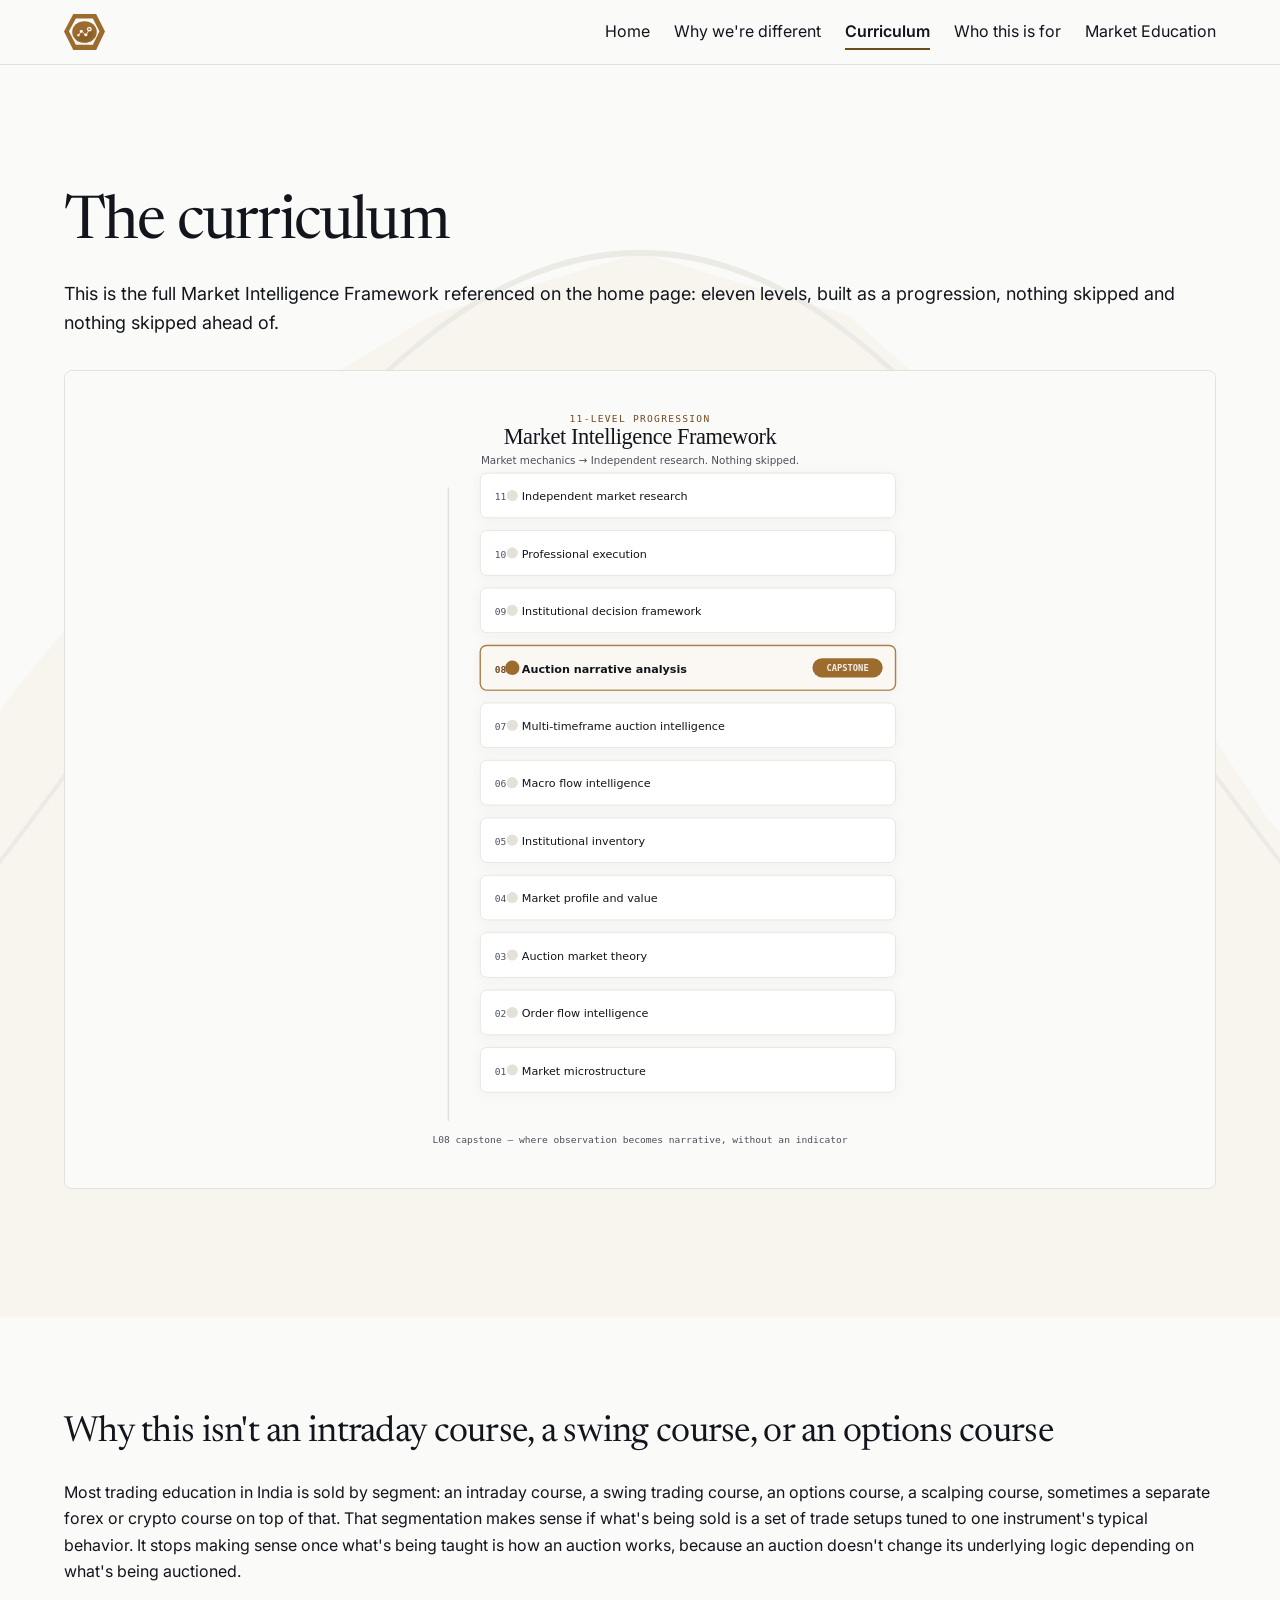
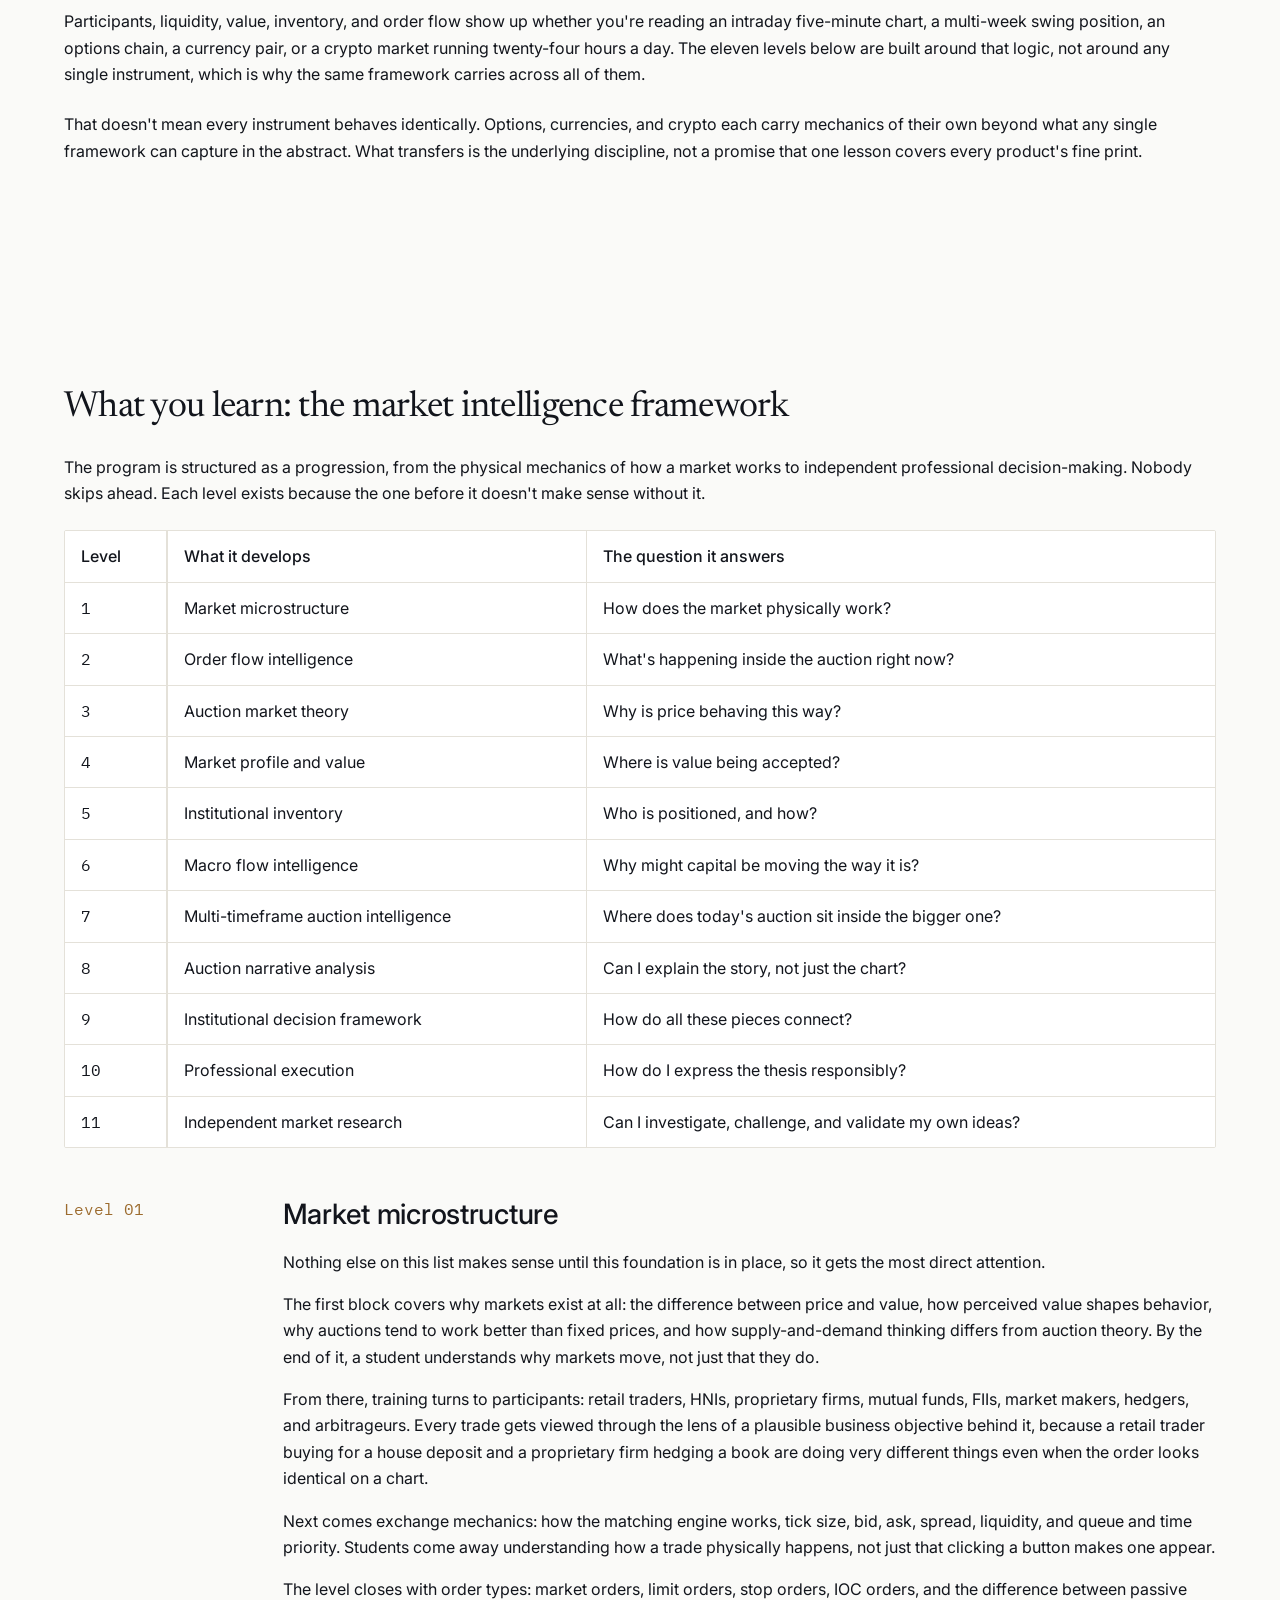
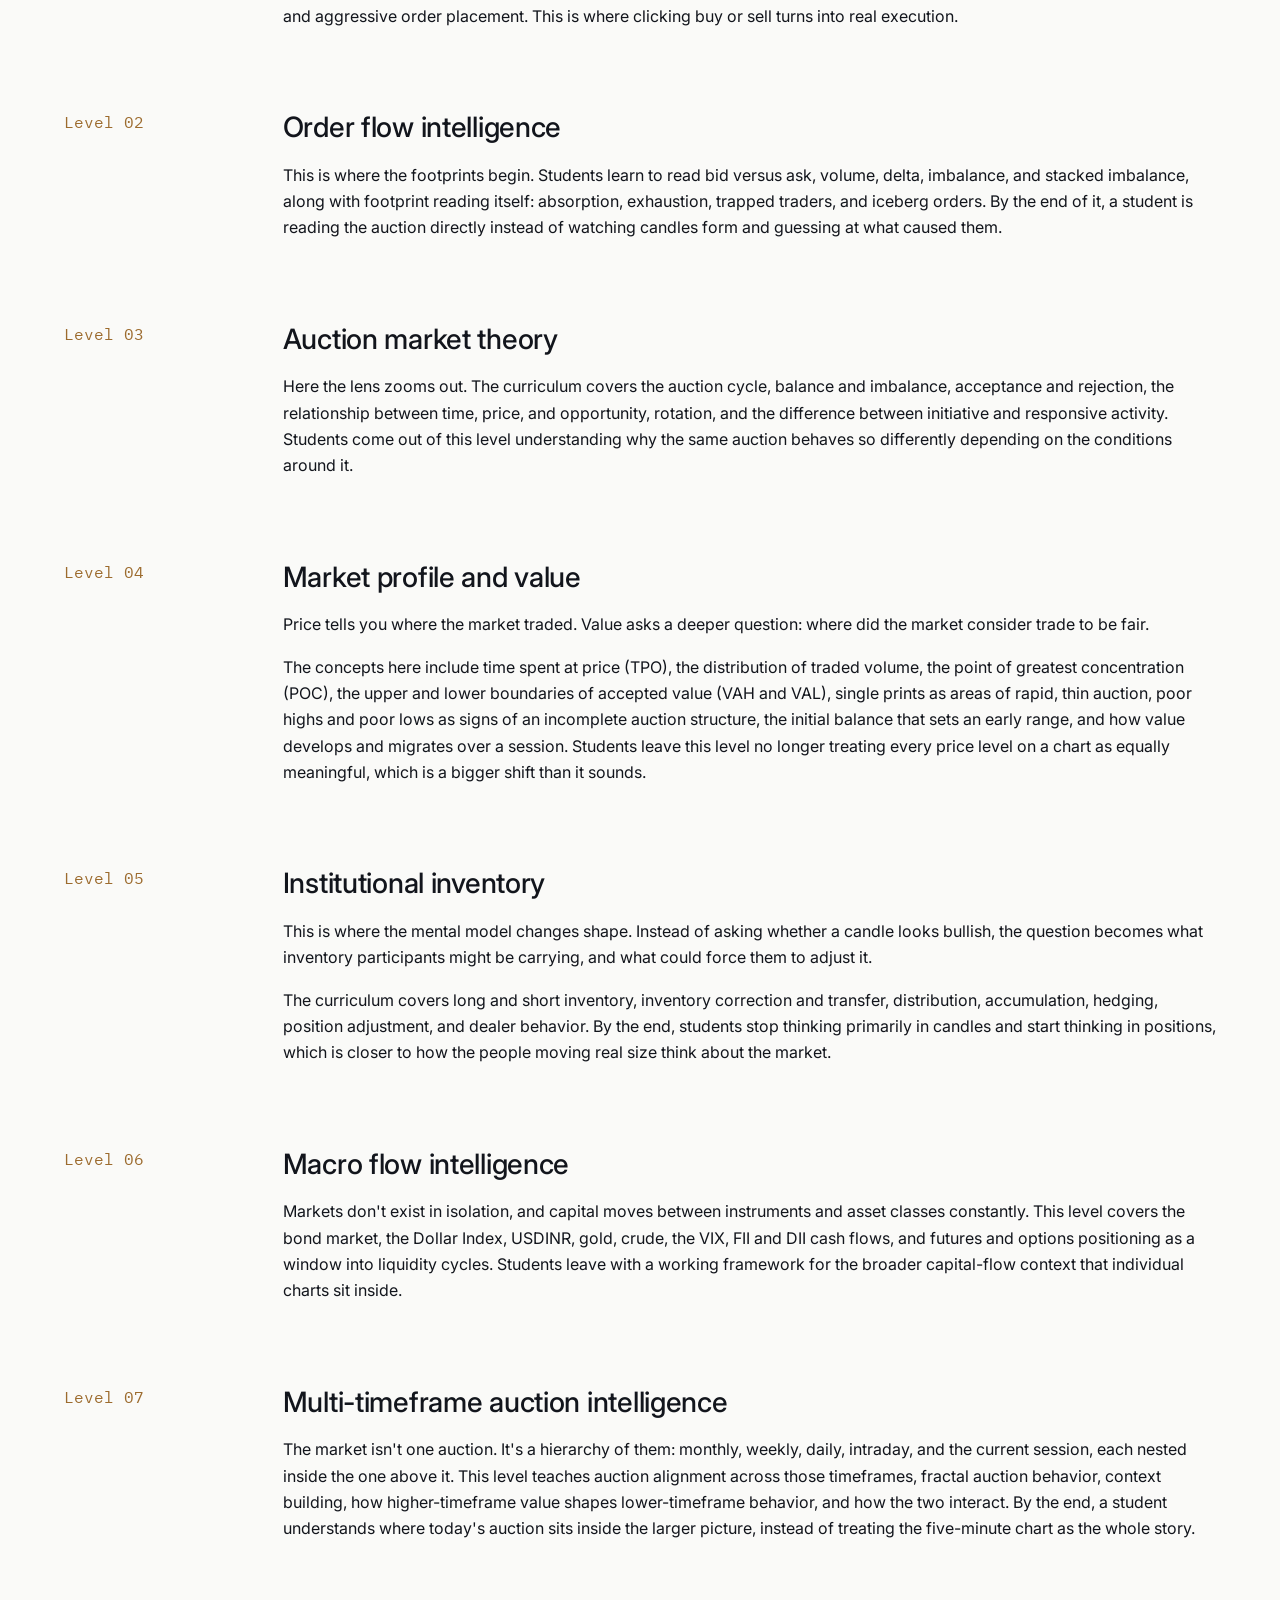
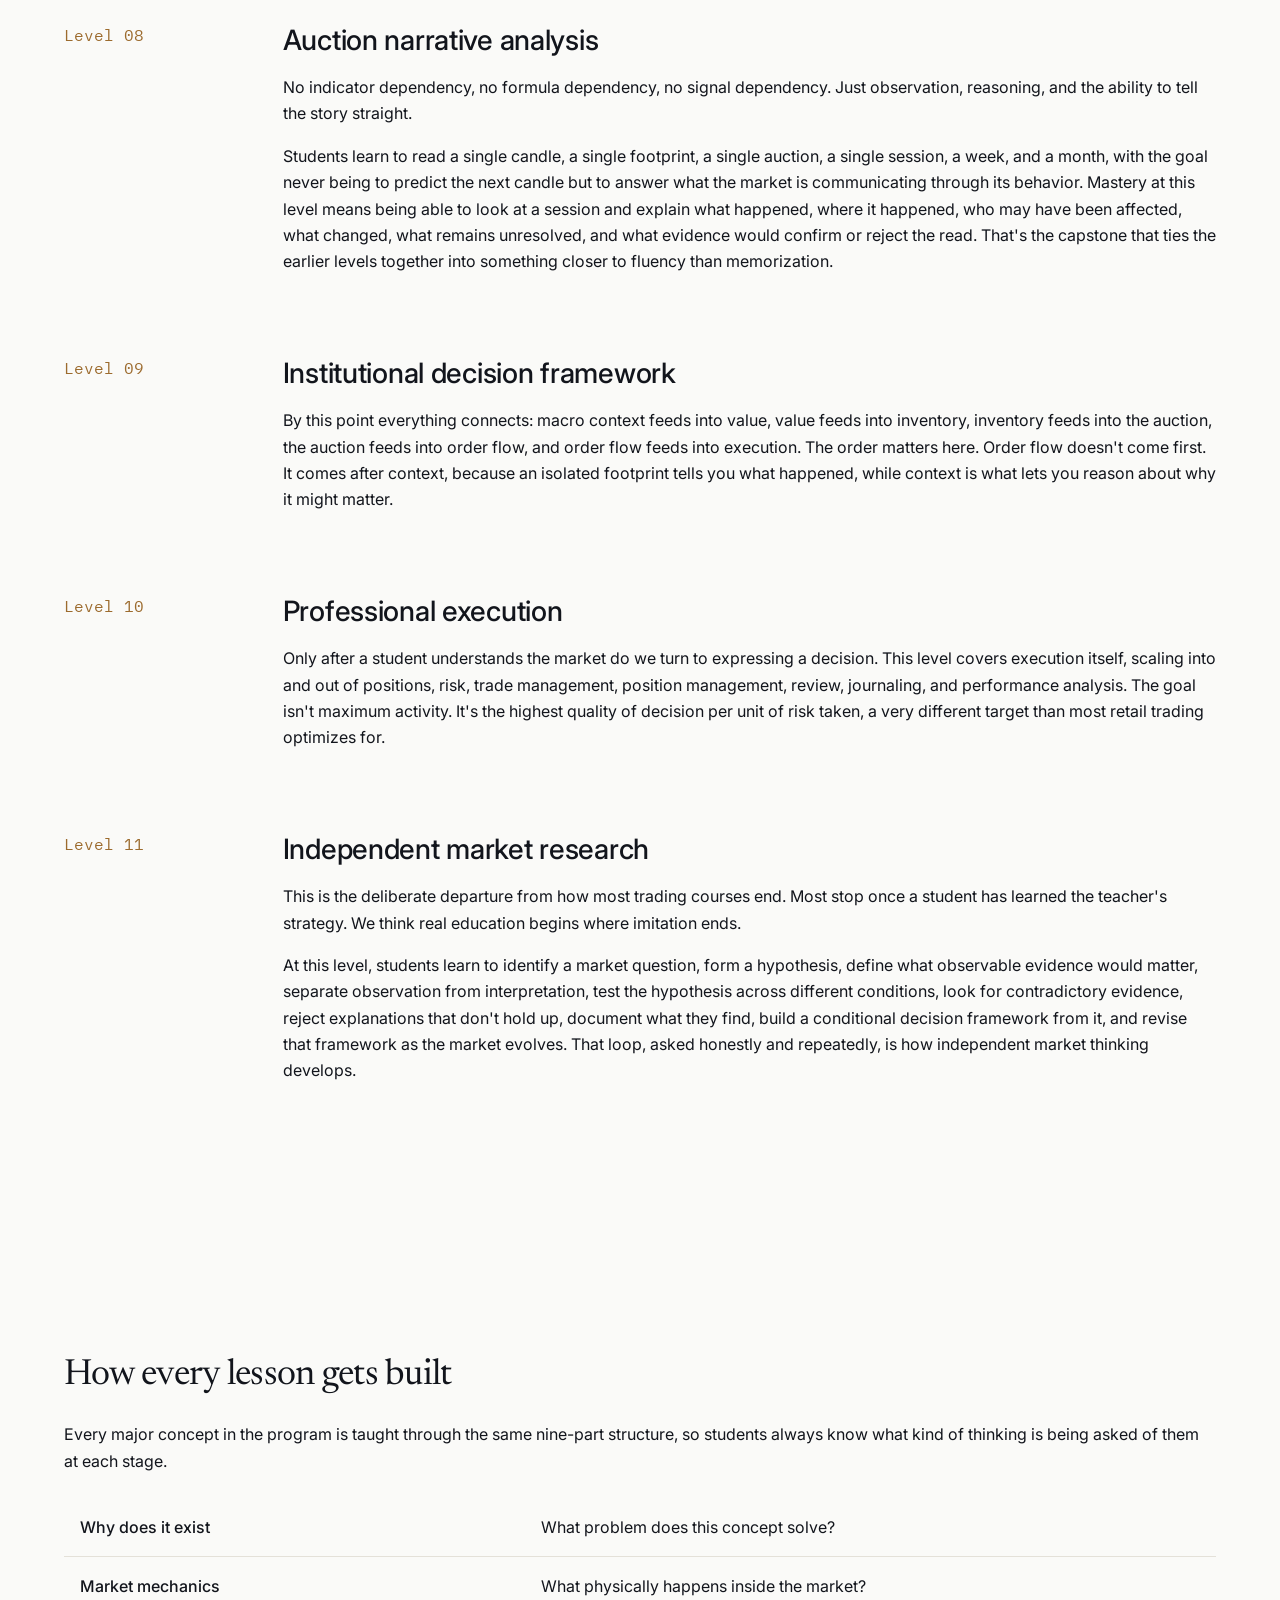
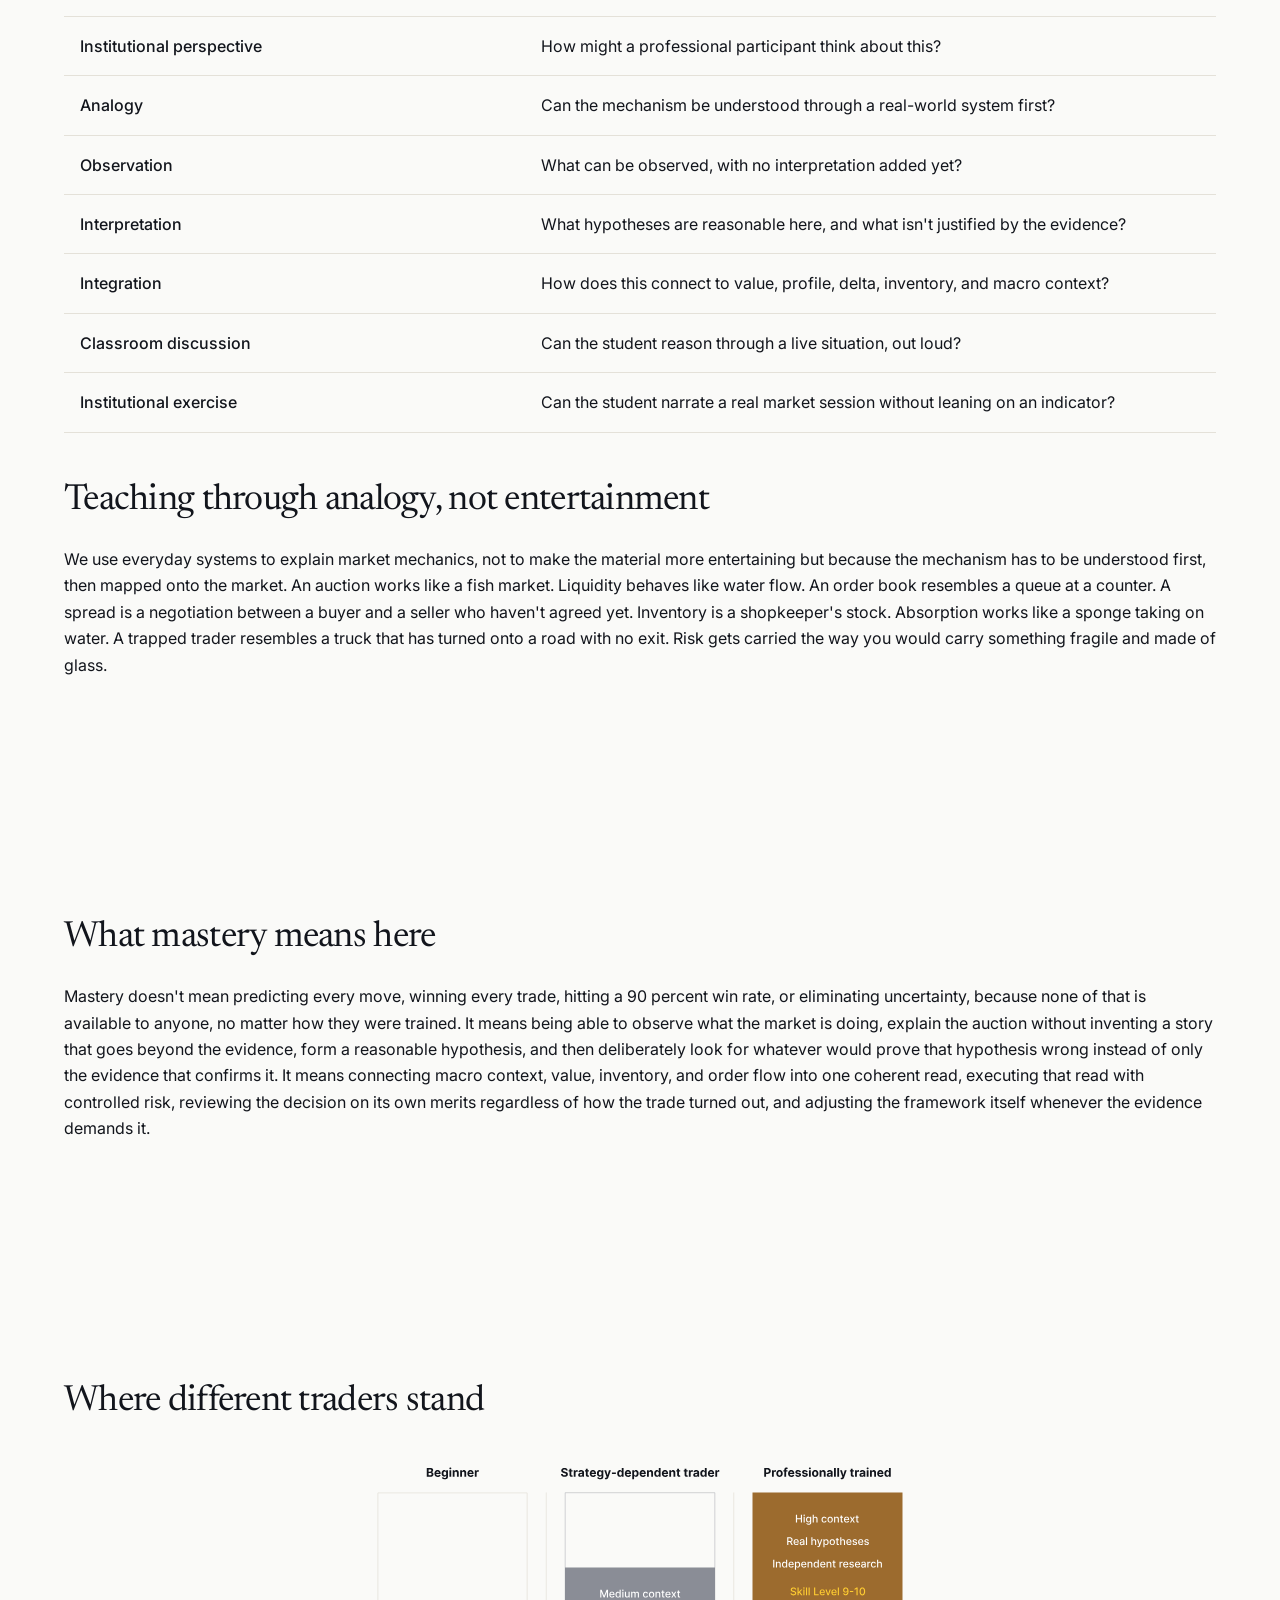
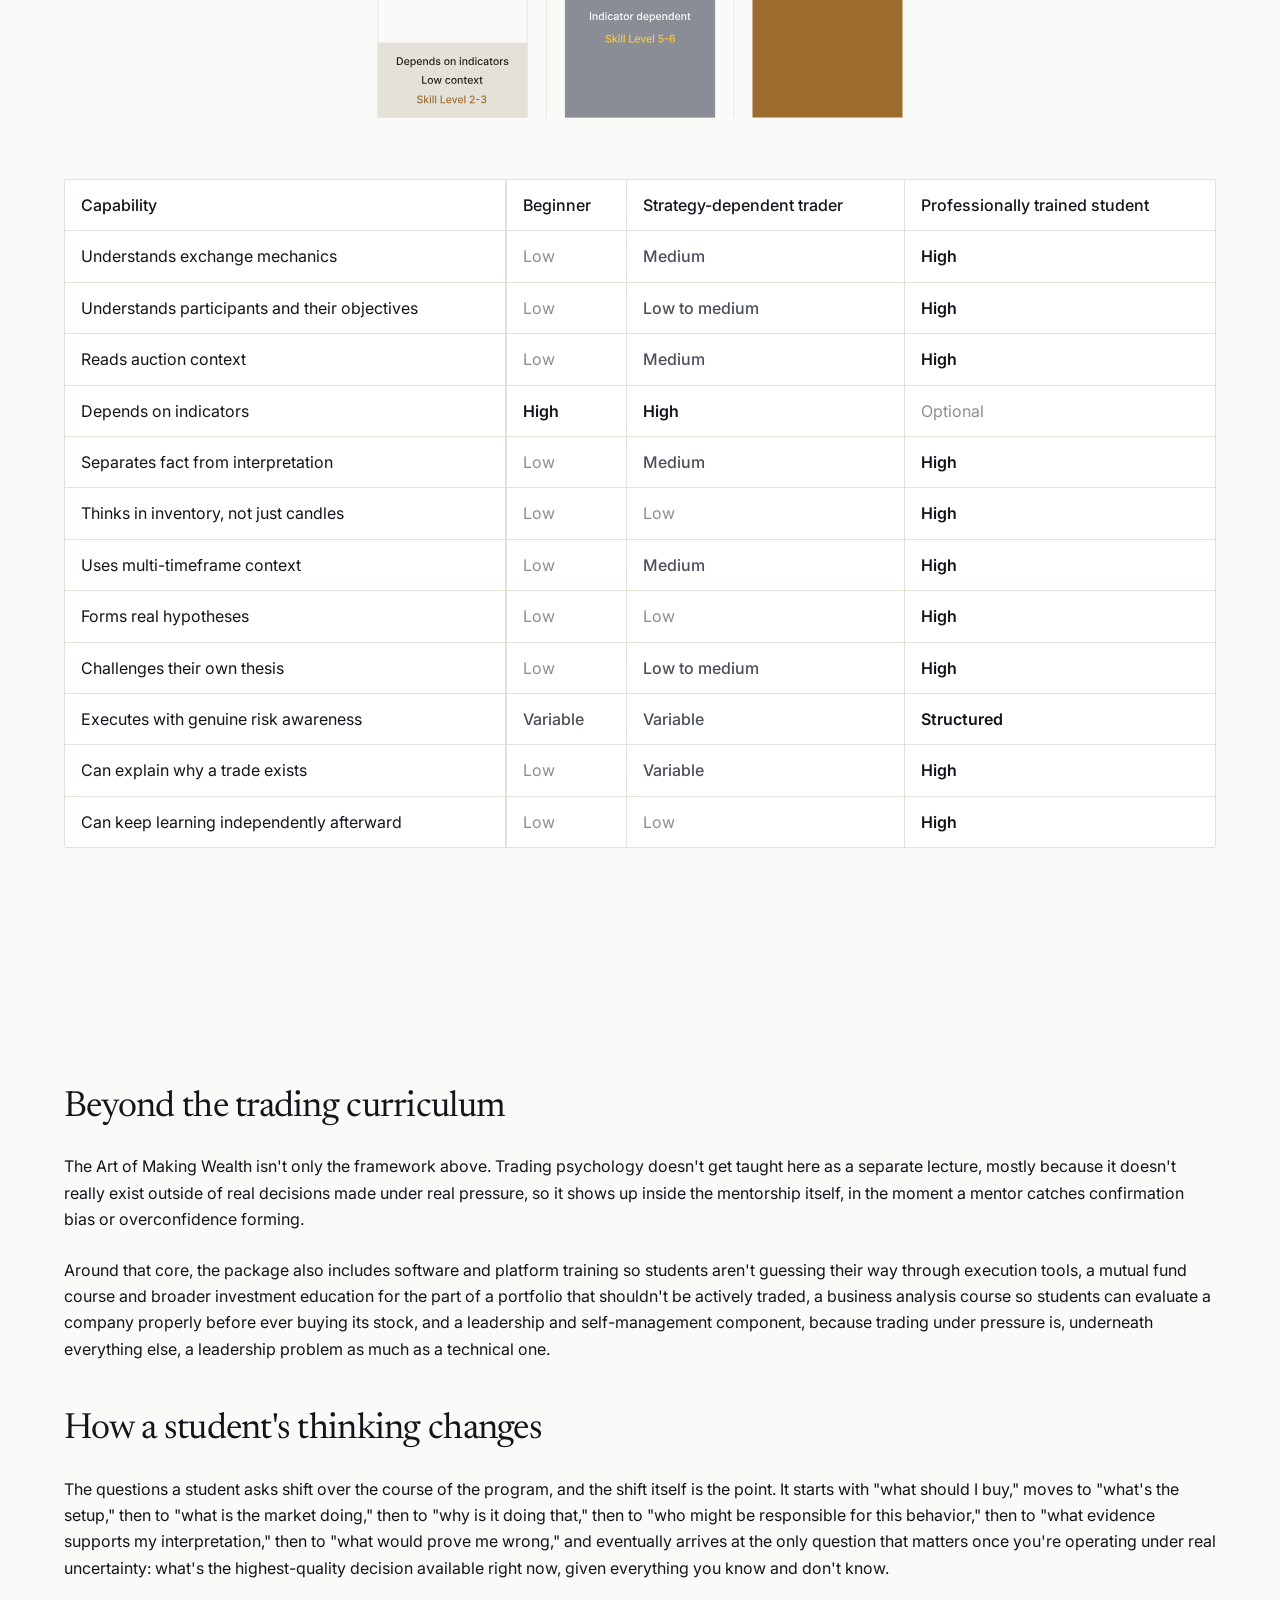
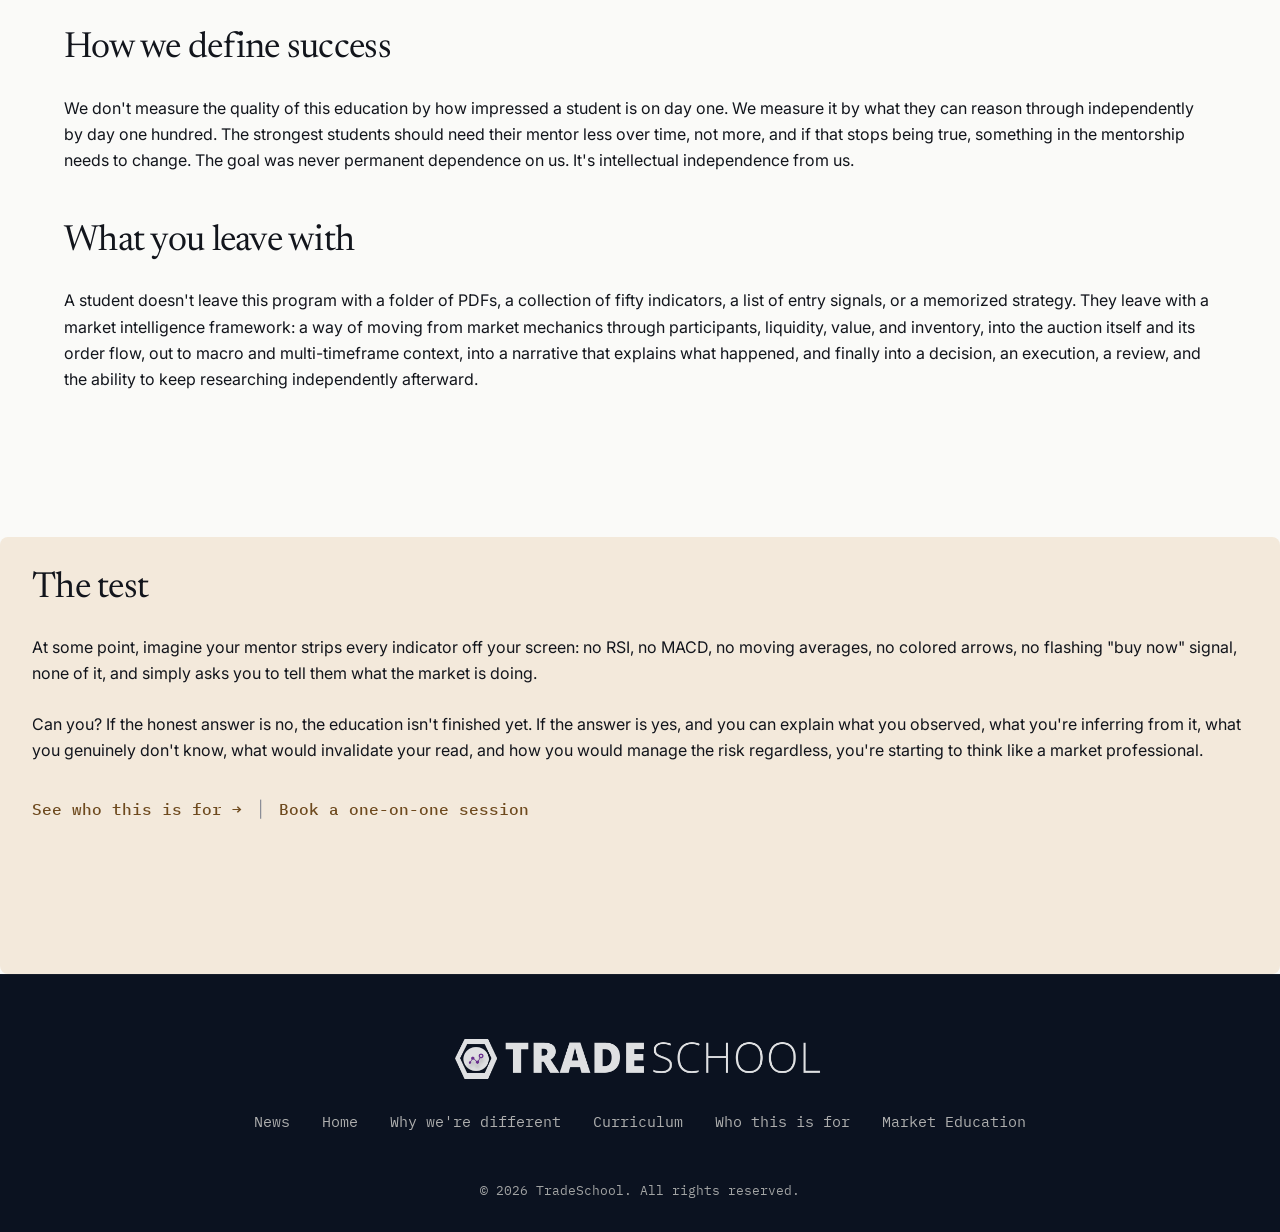
==== commit 9e69986b: "Bug fixes" ====
--- a/curriculum.html
+++ b/curriculum.html
@@ -1,4 +1,4 @@
-﻿<!DOCTYPE html>
+<!DOCTYPE html>
 <html lang="en">
 <head>
   <meta charset="UTF-8">
@@ -6,11 +6,11 @@
   <title>The Curriculum | TradeSchool</title>
   <meta name="description" content="The Market Intelligence Framework: an eleven-level curriculum from how a market physically works to independent professional research.">
   <link rel="icon" href="data:image/svg+xml,%3Csvg xmlns='http://www.w3.org/2000/svg' viewBox='0 0 64 64'%3E%3Crect width='64' height='64' rx='12' fill='%239C6B2E'/%3E%3Ctext x='32' y='44' font-family='Georgia,serif' font-size='36' fill='%23FAFAF8' text-anchor='middle'%3ET%3C/text%3E%3C/svg%3E">
-  <link rel="stylesheet" href="css/styles.css">
-  <link rel="preload" href="https://fonts.googleapis.com/css2?family=IBM+Plex+Mono:wght@400;500&family=Inter:wght@400;510;600&family=Newsreader:ital,opsz,wght@0,6..72,400;0,6..72,500;1,6..72,400;1,6..72,500&display=swap" as="style">
-  <link rel="stylesheet" href="https://fonts.googleapis.com/css2?family=IBM+Plex+Mono:wght@400;500&family=Inter:wght@400;510;600&family=Newsreader:ital,opsz,wght@0,6..72,400;0,6..72,500;1,6..72,400;1,6..72,500&display=swap">
   <link rel="preconnect" href="https://fonts.googleapis.com">
   <link rel="preconnect" href="https://fonts.gstatic.com" crossorigin>
+  <link rel="stylesheet" href="css/styles.css">
+  <link rel="stylesheet"
+    href="https://fonts.googleapis.com/css2?family=IBM+Plex+Mono:wght@400;500&family=Inter:wght@400;500;600&family=Newsreader:ital,opsz,wght@0,6..72,400;0,6..72,500;1,6..72,400;1,6..72,500&display=swap">
 </head>
 <body>
 
@@ -59,7 +59,7 @@
       <p class="text-lg text-ink mb-8">This is the full Market Intelligence Framework referenced on the home page: eleven levels, built as a progression, nothing skipped and nothing skipped ahead of.</p>
       
       <figure class="hero-img">
-        <img src="assets/hero-curriculum.svg" alt="Eleven-step vertical progression graphic" fetchpriority="high">
+        <img src="assets/hero-curriculum-stepped.svg" alt="Eleven-step vertical progression graphic" fetchpriority="high">
       </figure>
     </section>
 
@@ -69,7 +69,7 @@
     </div>
 
     <!-- Why this isn't an intraday course, a swing course, or an options course -->
-    <section class="section container">
+    <section class="section section--md container">
       <h2 class="text-3xl mb-6">Why this isn't an intraday course, a swing course, or an options course</h2>
       <p class="text-base text-ink mb-6">Most trading education in India is sold by segment: an intraday course, a swing trading course, an options course, a scalping course, sometimes a separate forex or crypto course on top of that. That segmentation makes sense if what's being sold is a set of trade setups tuned to one instrument's typical behavior. It stops making sense once what's being taught is how an auction works, because an auction doesn't change its underlying logic depending on what's being auctioned.</p>
       <p class="text-base text-ink mb-6">Participants, liquidity, value, inventory, and order flow show up whether you're reading an intraday five-minute chart, a multi-week swing position, an options chain, a currency pair, or a crypto market running twenty-four hours a day. The eleven levels below are built around that logic, not around any single instrument, which is why the same framework carries across all of them.</p>
@@ -77,7 +77,7 @@
     </section>
 
     <!-- What you learn -->
-    <section class="section container">
+    <section class="section section--md container">
       <h2 class="text-3xl mb-6">What you learn: the market intelligence framework</h2>
       <p class="text-base text-ink mb-6">The program is structured as a progression, from the physical mechanics of how a market works to independent professional decision-making. Nobody skips ahead. Each level exists because the one before it doesn't make sense without it.</p>
       
@@ -257,7 +257,7 @@
     </section>
 
     <!-- How every lesson gets built -->
-    <section class="section container">
+    <section class="section section--md container">
       <h2 class="text-3xl mb-6">How every lesson gets built</h2>
       <p class="text-base text-ink mb-6">Every major concept in the program is taught through the same nine-part structure, so students always know what kind of thinking is being asked of them at each stage.</p>
       
@@ -312,13 +312,13 @@
     </section>
 
     <!-- What mastery means here -->
-    <section class="section container">
+    <section class="section section--md container">
       <h2 class="text-3xl mb-6">What mastery means here</h2>
       <p class="text-base text-ink mb-12">Mastery doesn't mean predicting every move, winning every trade, hitting a 90 percent win rate, or eliminating uncertainty, because none of that is available to anyone, no matter how they were trained. It means being able to observe what the market is doing, explain the auction without inventing a story that goes beyond the evidence, form a reasonable hypothesis, and then deliberately look for whatever would prove that hypothesis wrong instead of only the evidence that confirms it. It means connecting macro context, value, inventory, and order flow into one coherent read, executing that read with controlled risk, reviewing the decision on its own merits regardless of how the trade turned out, and adjusting the framework itself whenever the evidence demands it.</p>
     </section>
 
     <!-- Where different traders stand -->
-    <section class="section container">
+    <section class="section section--md container">
       <h2 class="text-3xl mb-8">Where different traders stand</h2>
       
       <figure class="diagram-frame mb-8">
@@ -417,7 +417,7 @@
     </section>
 
     <!-- Beyond the trading curriculum -->
-    <section class="section container">
+    <section class="section section--md container">
       <h2 class="text-3xl mb-6">Beyond the trading curriculum</h2>
       <p class="text-base text-ink mb-6">The Art of Making Wealth isn't only the framework above. Trading psychology doesn't get taught here as a separate lecture, mostly because it doesn't really exist outside of real decisions made under real pressure, so it shows up inside the mentorship itself, in the moment a mentor catches confirmation bias or overconfidence forming.</p>
       <p class="text-base text-ink mb-12">Around that core, the package also includes software and platform training so students aren't guessing their way through execution tools, a mutual fund course and broader investment education for the part of a portfolio that shouldn't be actively traded, a business analysis course so students can evaluate a company properly before ever buying its stock, and a leadership and self-management component, because trading under pressure is, underneath everything else, a leadership problem as much as a technical one.</p>
--- a/css/styles.css
+++ b/css/styles.css
@@ -31,8 +31,10 @@
   --space-16: 64px;
   --space-24: 96px;
   --space-32: 128px;
-  --section-pad-block: 40px;
-  --section-pad-block-lg: 80px;
+  --section-pad-block: 64px;
+  --section-pad-block-lg: 128px;
+  --section-pad-block-md: 96px;
+  --section-pad-block-sm: 80px;
 
   /* Radii & Elevations - Linear precision */
   --radius-sm: 2px;
@@ -88,17 +90,7 @@
   }
 }
 
-/* Premium Animations (Stripe/Linear Inspired) */
-.animate-on-scroll {
-  opacity: 0;
-  transform: translateY(20px);
-  transition: opacity 800ms var(--ease), transform 800ms var(--ease);
-}
-
-.animate-on-scroll.is-visible {
-  opacity: 1;
-  transform: translateY(0);
-}
+/* Motion: restraint as expertise — no scroll-triggered animation. Hover/focus only at 150ms. */
 
 /* Typography Scales */
 .text-xs {
@@ -124,7 +116,7 @@
 .text-2xl {
   font-size: 1.75rem;
   line-height: 1.3;
-  font-weight: 510;
+  font-weight: 500;
   letter-spacing: -0.01em;
 }
 
@@ -158,12 +150,13 @@
 h2 {
   font-family: var(--font-display);
   font-weight: 400;
+  text-wrap: balance;
 }
 
 h3,
 h4 {
   font-family: var(--font-body);
-  font-weight: 510;
+  font-weight: 500;
   letter-spacing: -0.01em;
 }
 
@@ -183,6 +176,25 @@
   font-weight: 500;
 }
 
+/* Eyebrow + rule — corporate hierarchy per spec §10 (optional, no colour change) */
+.eyebrow {
+  display: block;
+  font-family: var(--font-mono);
+  font-size: 0.75rem;
+  font-weight: 500;
+  letter-spacing: 0.14em;
+  text-transform: uppercase;
+  color: var(--color-accent-deep);
+  margin-bottom: var(--space-3);
+}
+
+.section-rule {
+  width: 32px;
+  height: 2px;
+  background-color: var(--color-accent);
+  margin-bottom: var(--space-6);
+}
+
 .text-ink {
   color: var(--color-ink);
 }
@@ -207,13 +219,13 @@
   color: var(--color-anchor-text);
 }
 
-/* Links */
+/* Links — restraint: hover/focus only, 150ms ease-out per spec §8 */
 a {
   color: var(--color-accent-deep);
   text-decoration: underline;
   text-decoration-color: var(--color-border);
   text-underline-offset: 4px;
-  transition: all 200ms var(--ease);
+  transition: color 150ms ease-out, text-decoration-color 150ms ease-out;
 }
 
 a:hover {
@@ -279,6 +291,28 @@
     padding-top: var(--section-pad-block-lg);
     padding-bottom: var(--section-pad-block-lg);
   }
+
+  .section--md {
+    padding-top: var(--section-pad-block-md);
+    padding-bottom: var(--section-pad-block-md);
+  }
+
+  .section--sm {
+    padding-top: var(--section-pad-block-sm);
+    padding-bottom: var(--section-pad-block-sm);
+  }
+}
+
+@media (max-width: 1023px) {
+  .section--md {
+    padding-top: var(--space-16);
+    padding-bottom: var(--space-16);
+  }
+
+  .section--sm {
+    padding-top: 48px;
+    padding-bottom: 48px;
+  }
 }
 
 .section-hero {
@@ -341,14 +375,14 @@
 
 /* Global Components */
 
-/* Buttons - Premium Feel */
+/* Buttons — Tier-1 corporate: flat, no lift, 150ms per spec §8 */
 .btn-primary {
   display: inline-flex;
   align-items: center;
   justify-content: center;
   background-color: var(--color-accent);
   color: var(--color-surface);
-  font-weight: 510;
+  font-weight: 500;
   font-family: var(--font-body);
   border-radius: var(--radius-md);
   min-height: 44px;
@@ -357,31 +391,25 @@
   border: none;
   text-decoration: none;
   cursor: pointer;
-  transition: all 250ms var(--ease);
+  transition: background-color 150ms ease-out;
 }
 
 .btn-primary:hover {
   background-color: var(--color-accent-deep);
   color: var(--color-surface);
   text-decoration: none;
-  transform: translateY(-1px);
-  box-shadow: 0 4px 12px rgba(156, 107, 46, 0.2);
 }
 
 .btn-primary:active {
-  transform: translateY(0);
-  box-shadow: none;
-}
-
-/* Navigation */
+  background-color: var(--color-accent-deep);
+}
+
+/* Navigation — solid canvas per spec §8, no blur */
 .site-header {
   position: sticky;
   top: 0;
   z-index: 50;
-  background-color: rgba(250, 250, 248, 0.9);
-  /* Slight transparency for premium feel */
-  backdrop-filter: blur(8px);
-  -webkit-backdrop-filter: blur(8px);
+  background-color: var(--color-canvas);
   border-bottom: 1px solid var(--color-border);
 }
 
@@ -429,13 +457,13 @@
   left: 0;
   background-color: var(--color-accent-deep);
   transform-origin: bottom right;
-  transition: transform 250ms var(--ease);
+  transition: transform 150ms ease-out;
 }
 
 .desktop-nav a:hover,
 .desktop-nav a.active {
   color: var(--color-ink);
-  font-weight: 510;
+  font-weight: 600;
 }
 
 .desktop-nav a:hover::after,
@@ -454,11 +482,11 @@
   display: flex;
   align-items: center;
   justify-content: center;
-  transition: transform 200ms ease;
+  transition: opacity 150ms ease-out;
 }
 
 .mobile-menu-btn:hover {
-  transform: scale(1.05);
+  opacity: 0.7;
 }
 
 .mobile-menu-btn svg {
@@ -503,11 +531,11 @@
   min-width: 44px;
   cursor: pointer;
   margin-bottom: var(--space-8);
-  transition: transform 200ms ease;
+  transition: opacity 150ms ease-out;
 }
 
 .mobile-nav-overlay .close-btn:hover {
-  transform: scale(1.1) rotate(90deg);
+  opacity: 0.7;
 }
 
 .mobile-nav-overlay .close-btn svg {
@@ -522,31 +550,28 @@
   padding: var(--space-4) 0;
   font-weight: 400;
   border-bottom: 1px solid rgba(255, 255, 255, 0.1);
-  transition: color 200ms ease, padding-left 200ms ease;
+  transition: color 150ms ease-out;
 }
 
 .mobile-nav-overlay a:hover,
 .mobile-nav-overlay a.active {
   color: var(--color-accent);
-  font-weight: 510;
-  padding-left: var(--space-2);
-}
-
-/* Sticky Mobile CTA Bar */
+  font-weight: 500;
+}
+
+/* Sticky Mobile CTA Bar — solid surface per spec §8, no blur */
 .sticky-cta-bar {
   position: fixed;
   bottom: 0;
   left: 0;
   right: 0;
-  background-color: rgba(255, 255, 255, 0.95);
-  backdrop-filter: blur(8px);
-  -webkit-backdrop-filter: blur(8px);
+  background-color: var(--color-surface);
   border-top: 1px solid var(--color-border);
   box-shadow: var(--shadow-sticky);
   padding: var(--space-3) 20px calc(var(--space-3) + env(safe-area-inset-bottom));
   z-index: 40;
   transform: translateY(100%);
-  transition: transform 400ms var(--ease);
+  transition: transform 300ms var(--ease);
 }
 
 .sticky-cta-bar.is-visible {
@@ -563,18 +588,13 @@
   }
 }
 
-/* Cards */
+/* Cards — hairline only per spec §4, no shadow, 150ms border */
 .card {
   background-color: var(--color-surface);
   border: 1px solid var(--color-border);
   border-radius: var(--radius-lg);
   padding: var(--space-6);
-  transition: transform 300ms ease, box-shadow 300ms ease;
-}
-
-.card:hover {
-  transform: translateY(-2px);
-  box-shadow: 0 8px 24px rgba(18, 21, 28, 0.04);
+  transition: border-color 150ms ease-out;
 }
 
 /* Stat Callout Block */
@@ -677,18 +697,17 @@
   padding: var(--space-4);
   margin-bottom: var(--space-4);
   display: block;
-  transition: background-color 200ms ease, transform 200ms ease;
+  transition: background-color 150ms ease-out, border-color 150ms ease-out;
 }
 
 @media (min-width: 1024px) {
   .stack-table-mobile .tr:hover {
     background-color: var(--color-accent-wash);
-    transform: translateX(2px);
   }
 }
 
 .stack-table-mobile .td-label {
-  font-weight: 510;
+  font-weight: 500;
   font-size: var(--text-sm);
   margin-bottom: var(--space-1);
   color: var(--color-ink);
@@ -754,11 +773,11 @@
   text-align: left;
   vertical-align: top;
   background-color: var(--color-surface);
-  transition: background-color 200ms ease;
+  transition: background-color 150ms ease-out;
 }
 
 .scroll-table th {
-  font-weight: 510;
+  font-weight: 500;
 }
 
 .scroll-table tr:last-child td {
@@ -924,14 +943,12 @@
   border-radius: var(--radius-lg);
 }
 
-/* Full bleed sections */
+/* Full bleed sections — no 100vw hack per spec §5: use box-shadow bleed to avoid overflow */
 .full-bleed-section {
-  width: 100vw;
   position: relative;
-  left: 50%;
-  right: 50%;
-  margin-left: -50vw;
-  margin-right: -50vw;
+  background-color: var(--color-anchor);
+  box-shadow: 0 0 0 100vmax var(--color-anchor);
+  clip-path: inset(0 -100vmax);
 }
 
 .full-bleed-content {
@@ -966,10 +983,10 @@
   width: 100%;
   max-width: 1200px;
   margin: var(--space-8) auto 0;
-  border: 0px solid var(--color-border);
+  border: 1px solid var(--color-border);
   border-radius: var(--radius-lg);
-  background-color: var(--color-transparent);
-  aspect-ratio: 1440 / 1024;
+  background-color: var(--color-surface);
+  overflow: hidden;
 }
 
 .hero-img img {
@@ -992,7 +1009,7 @@
   .level-row {
     display: grid;
     grid-template-columns: 2fr 10fr;
-    gap: var(--space-6);
+    gap: var(--space-8);
     margin-bottom: var(--space-12);
   }
 }
@@ -1026,12 +1043,31 @@
   background-color: var(--color-canvas);
   color: var(--color-accent);
   margin-bottom: var(--space-6);
-  transition: background-color 300ms ease, border-color 300ms ease, color 300ms ease;
+  transition: background-color 150ms ease-out, border-color 150ms ease-out;
 }
 
 .program-card-icon-img {
   width: 22px;
   height: 22px;
+  display: block;
+}
+
+/* Section icons — 44×44 hairline, mono, no shadow (spec §9) */
+.section-icon {
+  width: 44px;
+  height: 44px;
+  display: flex;
+  align-items: center;
+  justify-content: center;
+  border: 1px solid var(--color-border);
+  border-radius: var(--radius-lg);
+  background-color: var(--color-surface);
+  color: var(--color-ink);
+}
+
+.section-icon-img {
+  width: 20px;
+  height: 20px;
   display: block;
 }
 
@@ -1133,7 +1169,7 @@
 
 .footer-link {
   opacity: 0.7;
-  transition: opacity 0.2s ease;
+  transition: opacity 150ms ease-out;
 }
 
 .footer-link:hover {
@@ -1141,7 +1177,7 @@
 }
 
 .footer-copyright {
-  color: rgba(243, 241, 234, 0.4);
+  color: rgba(243, 241, 234, 0.65);
 }
 
 .stat-wrap {
@@ -1157,7 +1193,7 @@
 }
 
 .stat-sources {
-  color: rgba(243, 241, 234, 0.4);
+  color: rgba(243, 241, 234, 0.65);
 }
 
 .diagram-frame {
@@ -1196,8 +1232,7 @@
 }
 
 .who-table {
-  border-collapse: separate;
-  border-spacing: 0;
+  border-collapse: collapse;
   width: 100%;
 }
 
@@ -1205,26 +1240,19 @@
   opacity: 0.8;
 }
 
-/* NOTE: The four @media (max-width: 639px) rules below are desktop-first
-   overrides (base = desktop, mobile = override). They are grouped here for
-   maintenance. A future mobile-first migration would invert these into
-   base + @media (min-width: 640px) blocks; kept as-is to preserve the
-   exact current rendering. */
+/* Focus-not-obscured guard for sticky CTA (WCAG 2.4.11) */
+main > section:last-of-type {
+  padding-bottom: calc(var(--section-pad-block-lg) + 24px);
+}
+
 @media (max-width: 639px) {
   footer {
-    padding-bottom: calc(var(--space-16) + var(--space-2) + env(safe-area-inset-bottom)) !important;
+    padding-bottom: calc(var(--space-16) + 64px + env(safe-area-inset-bottom)) !important;
   }
 
   .hero-img {
-    border-radius: 0;
-    border-left: none;
-    border-right: none;
-    width: 100vw;
-    position: relative;
-    left: 50%;
-    right: 50%;
-    margin-left: -50vw;
-    margin-right: -50vw;
+    border-radius: var(--radius-lg);
+    overflow: hidden;
   }
 
   .program-card--featured {
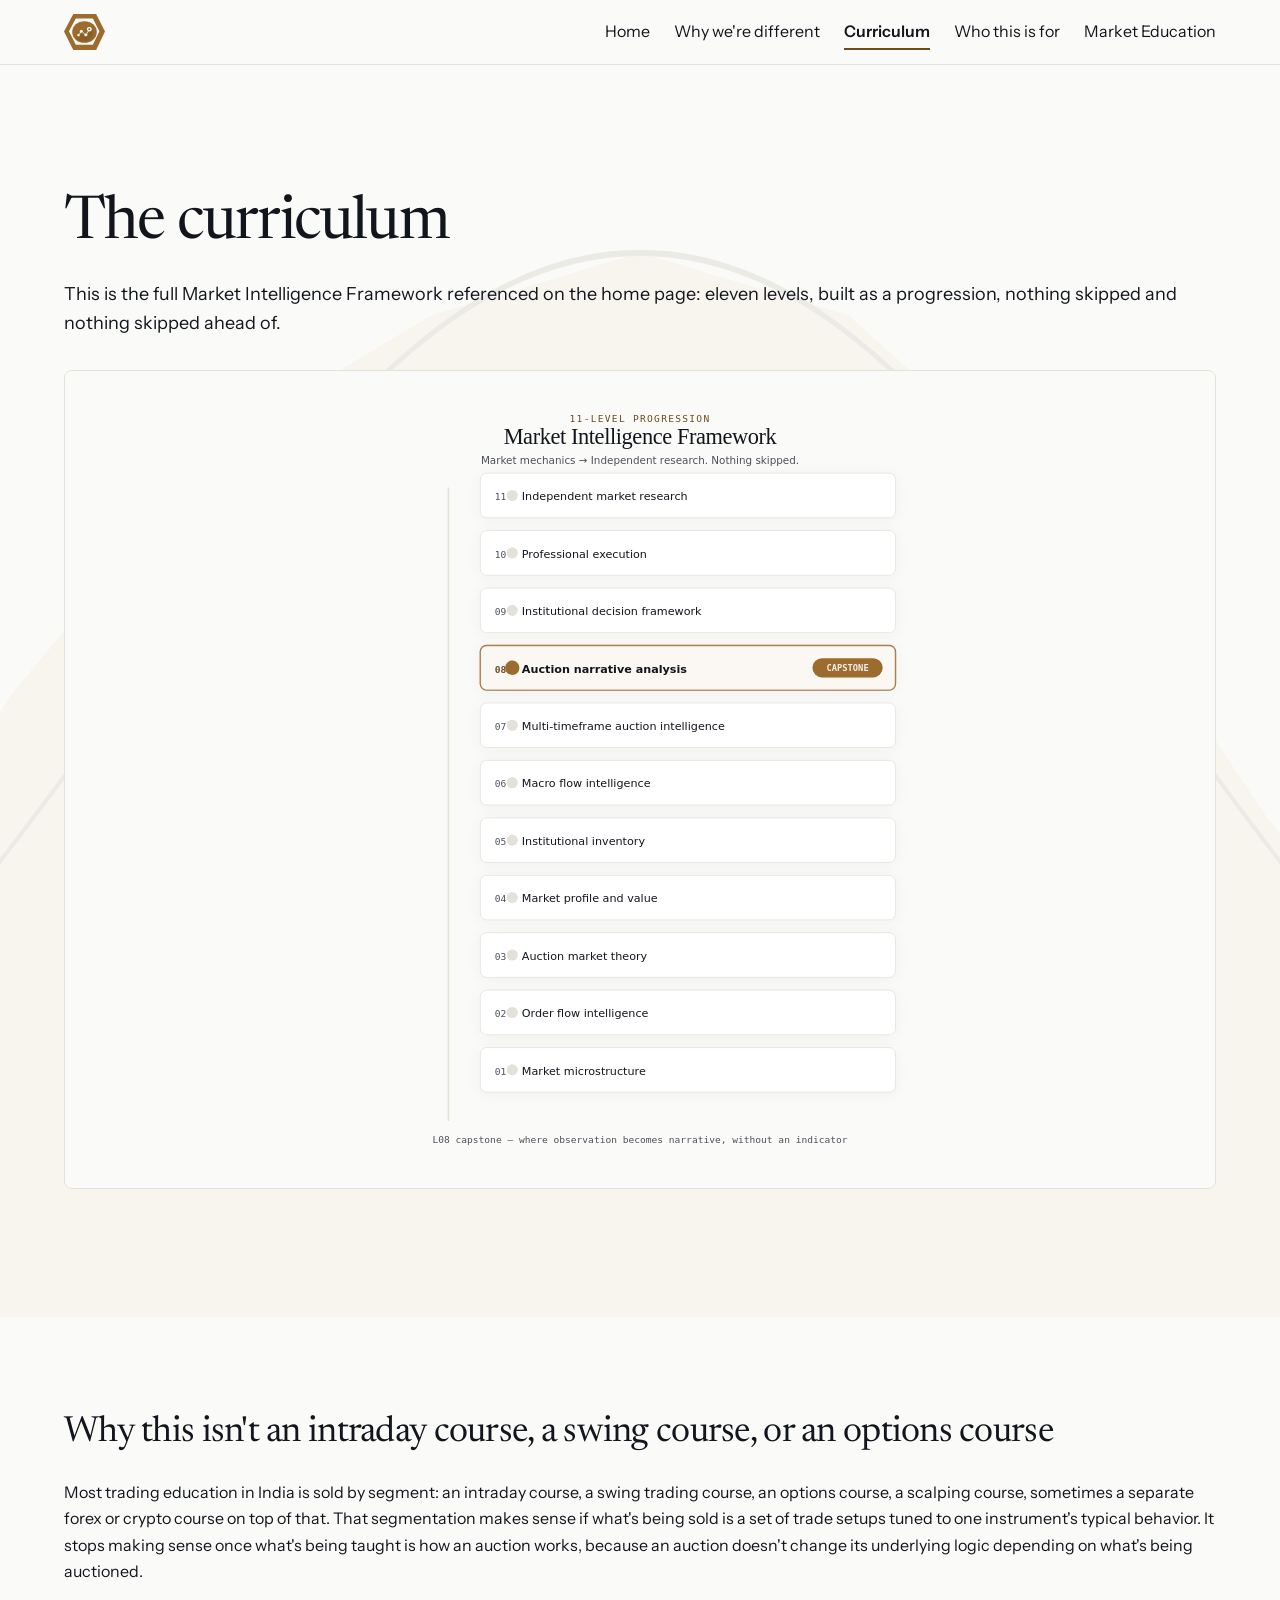
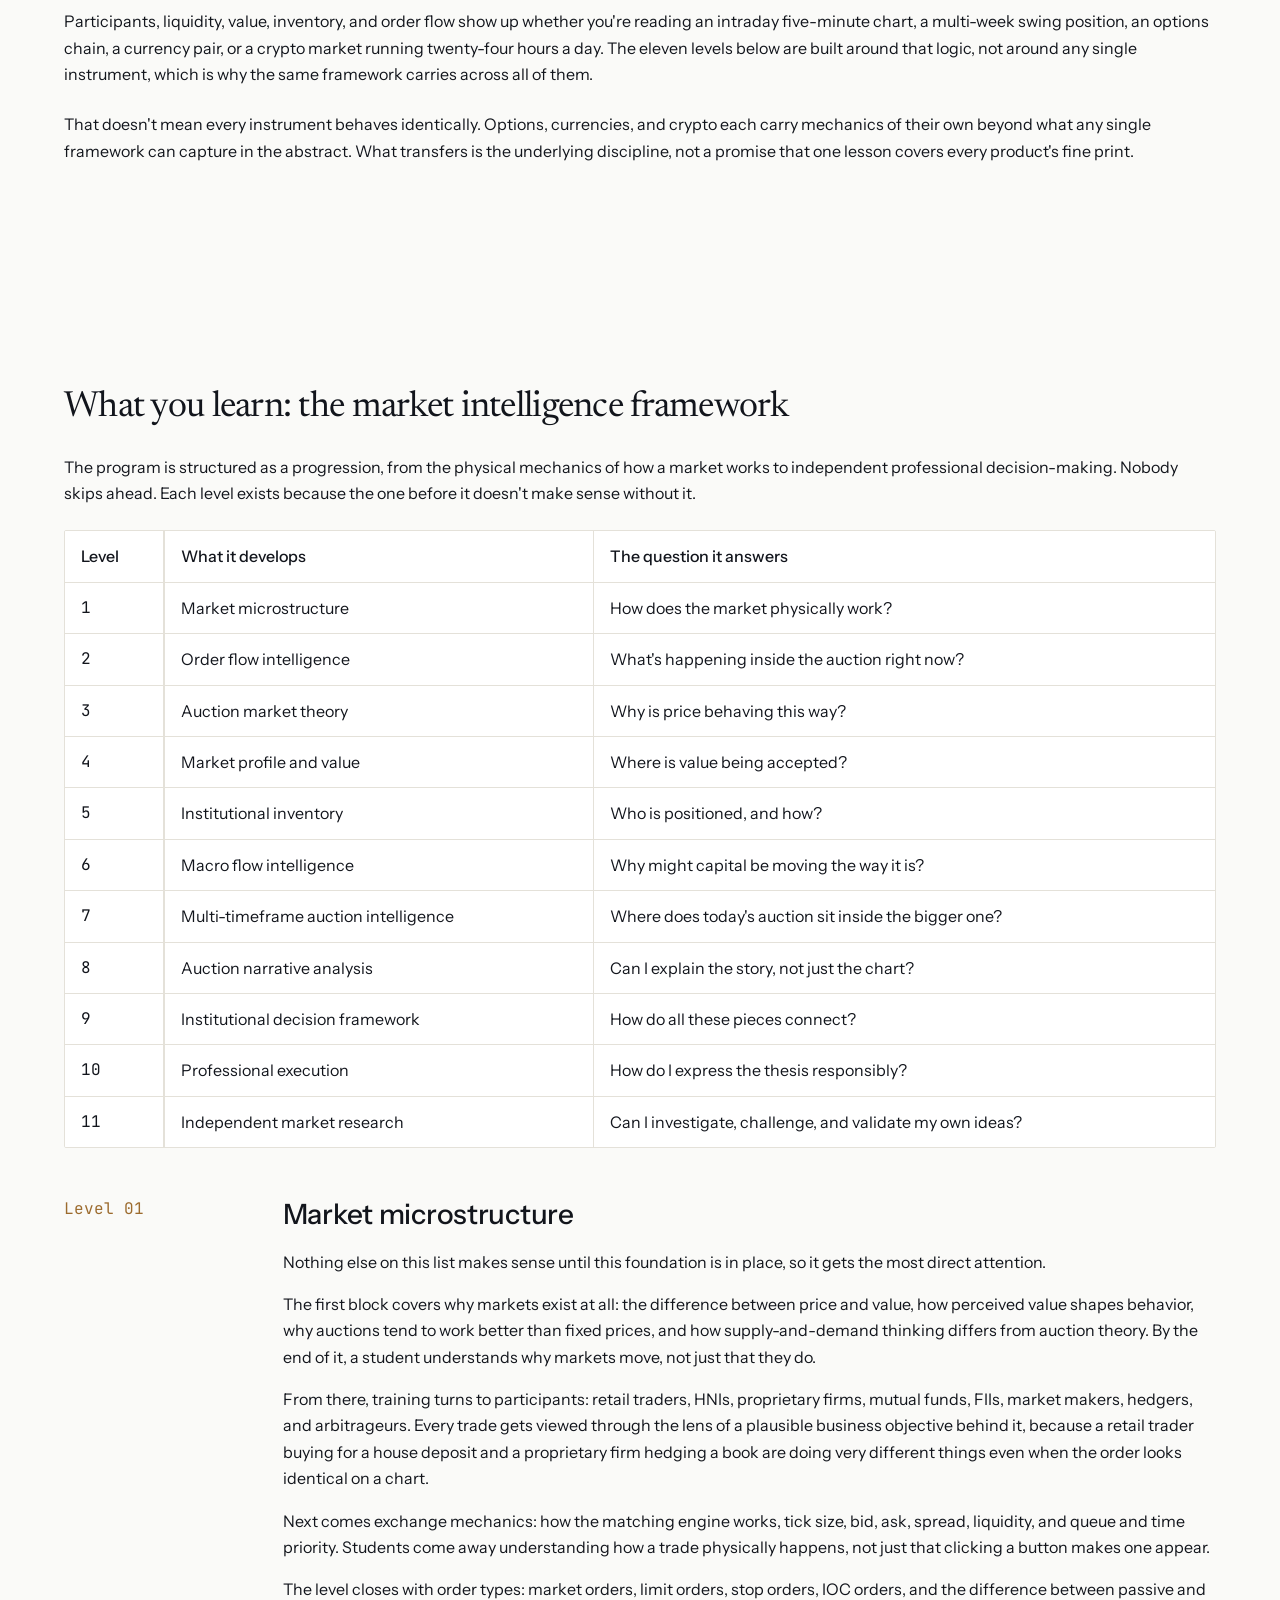
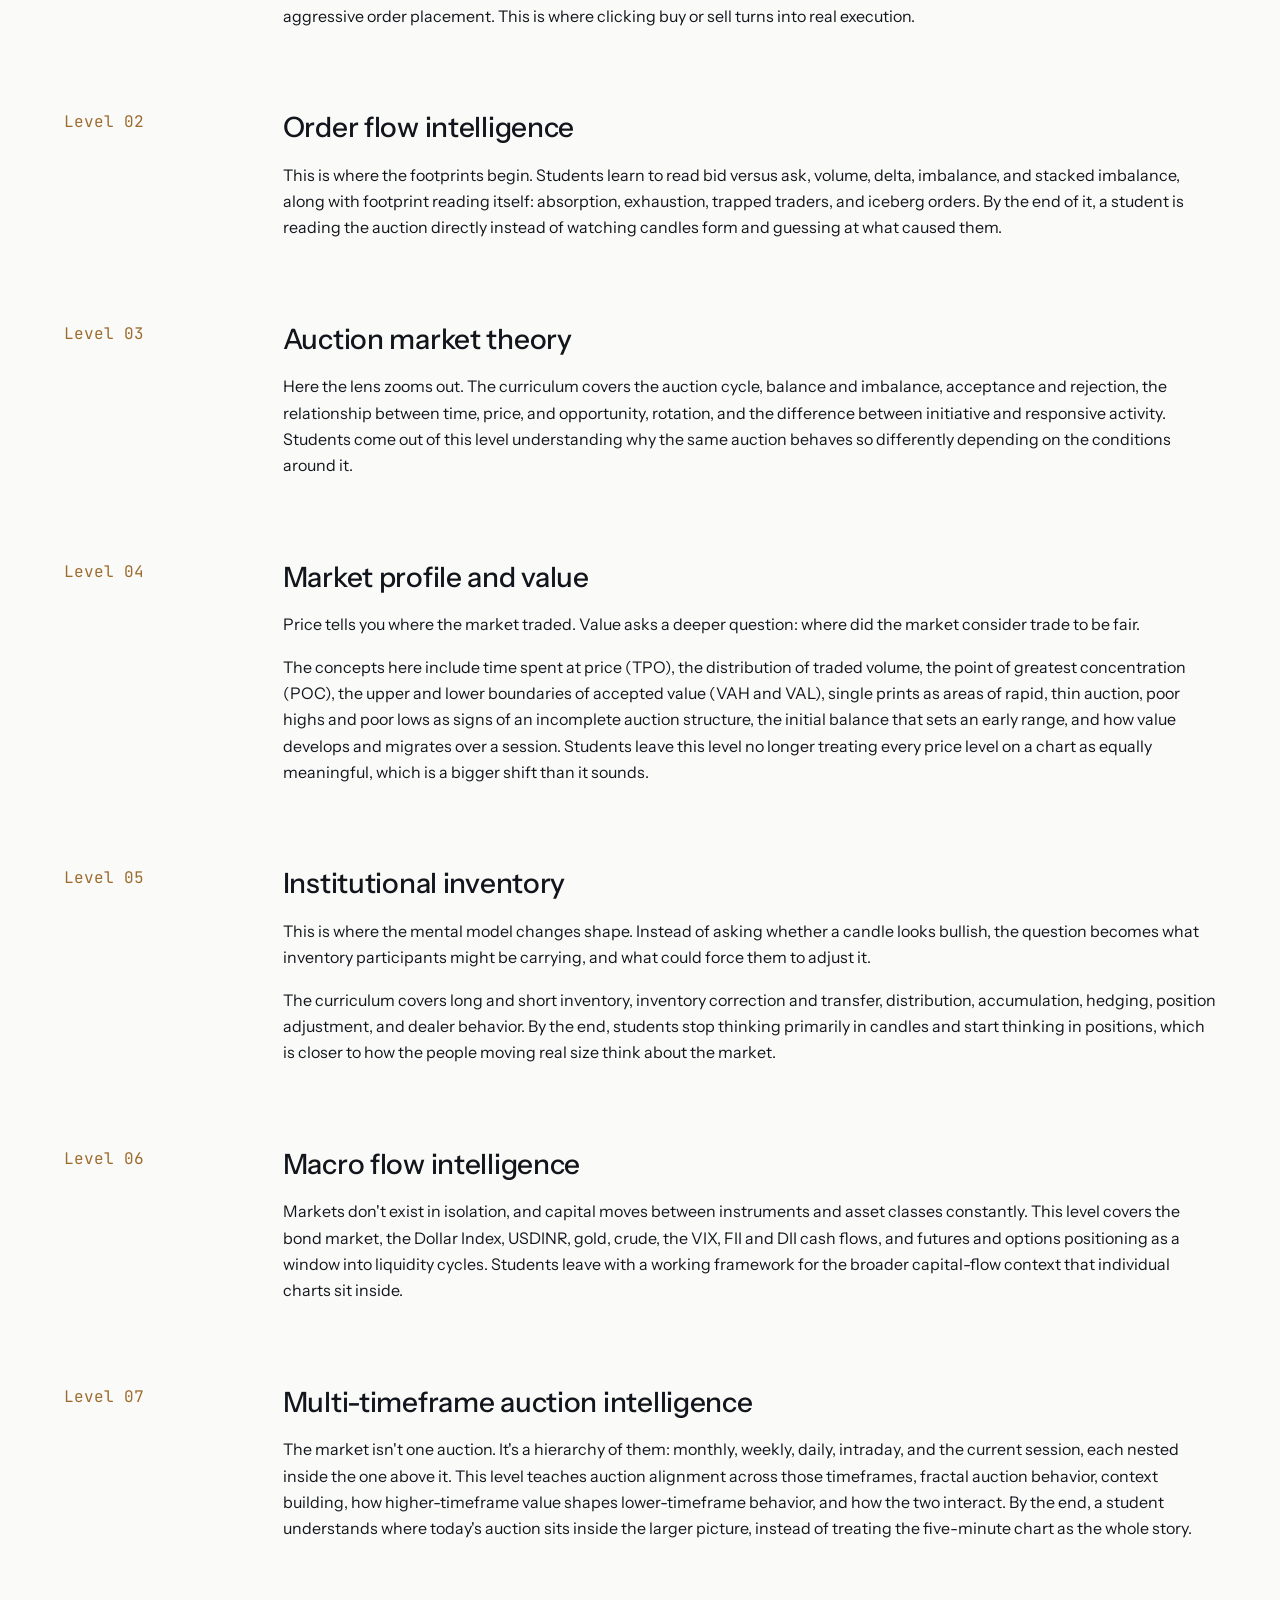
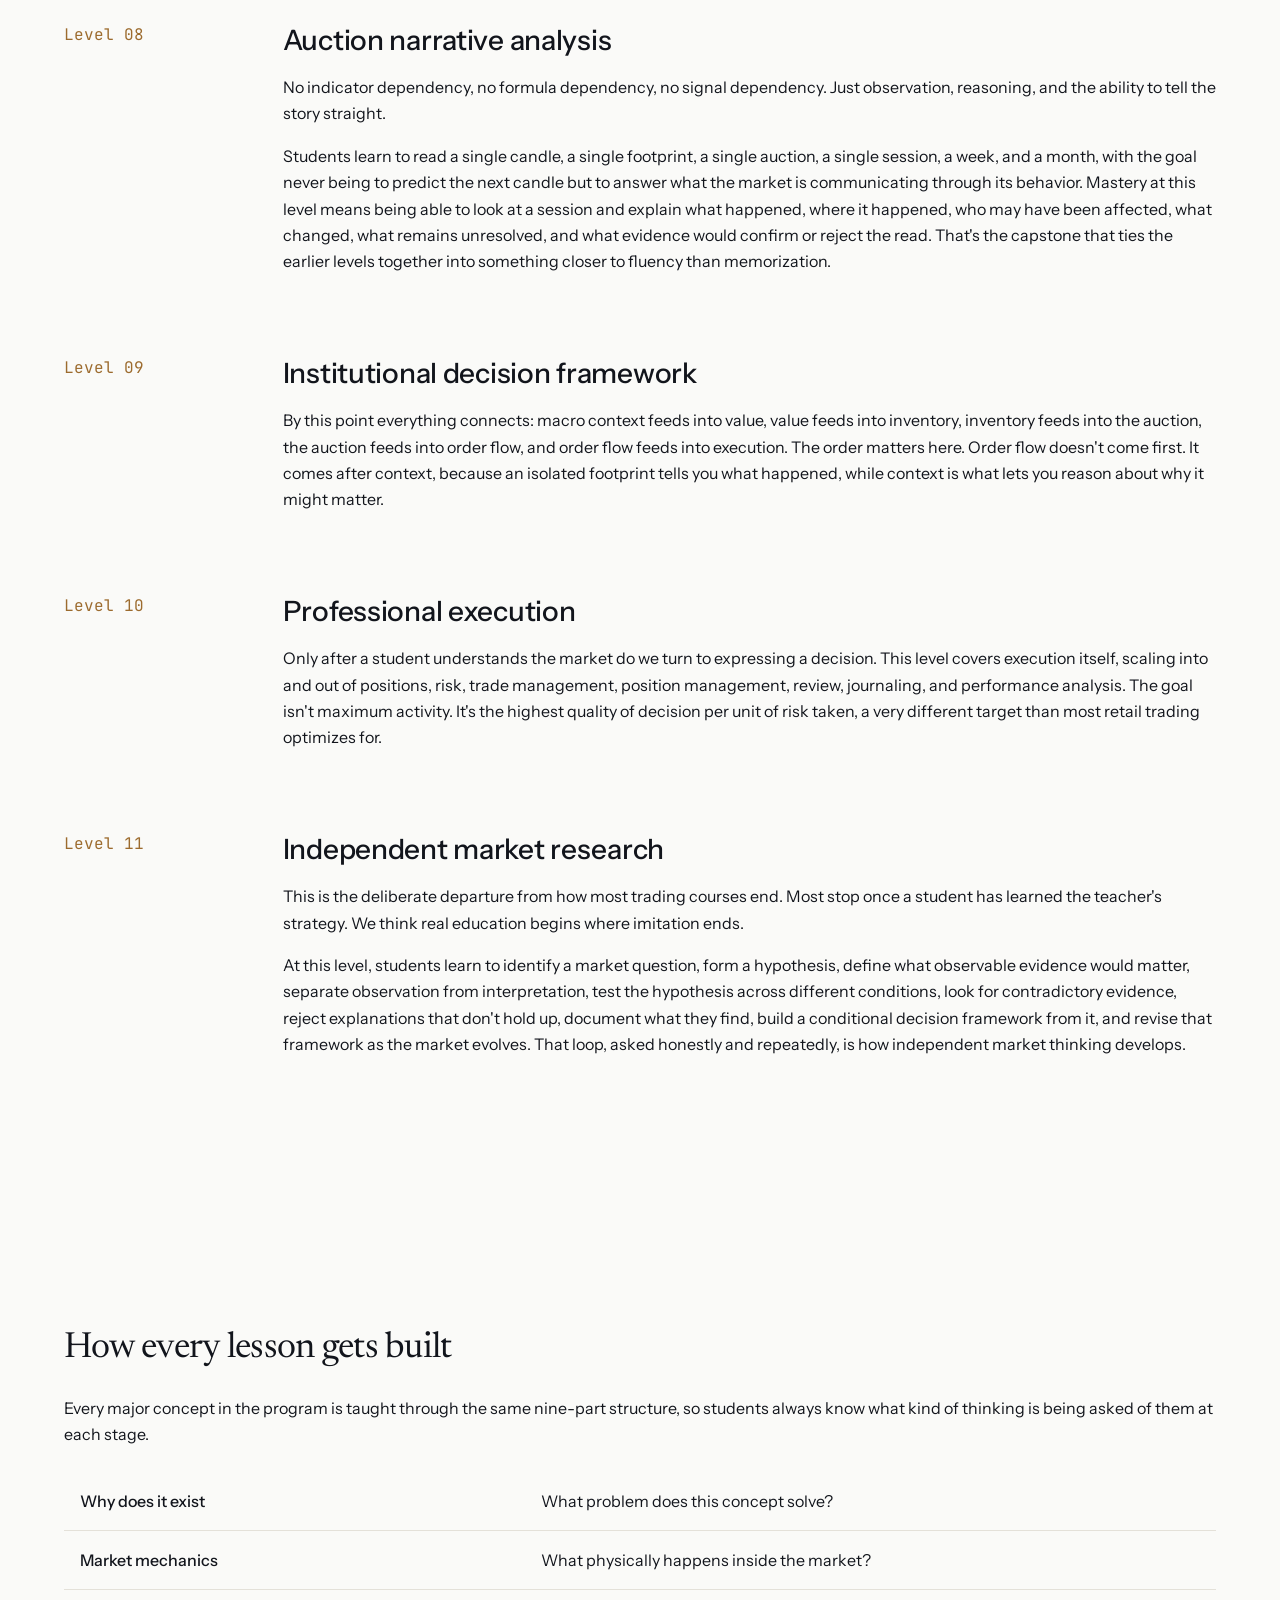
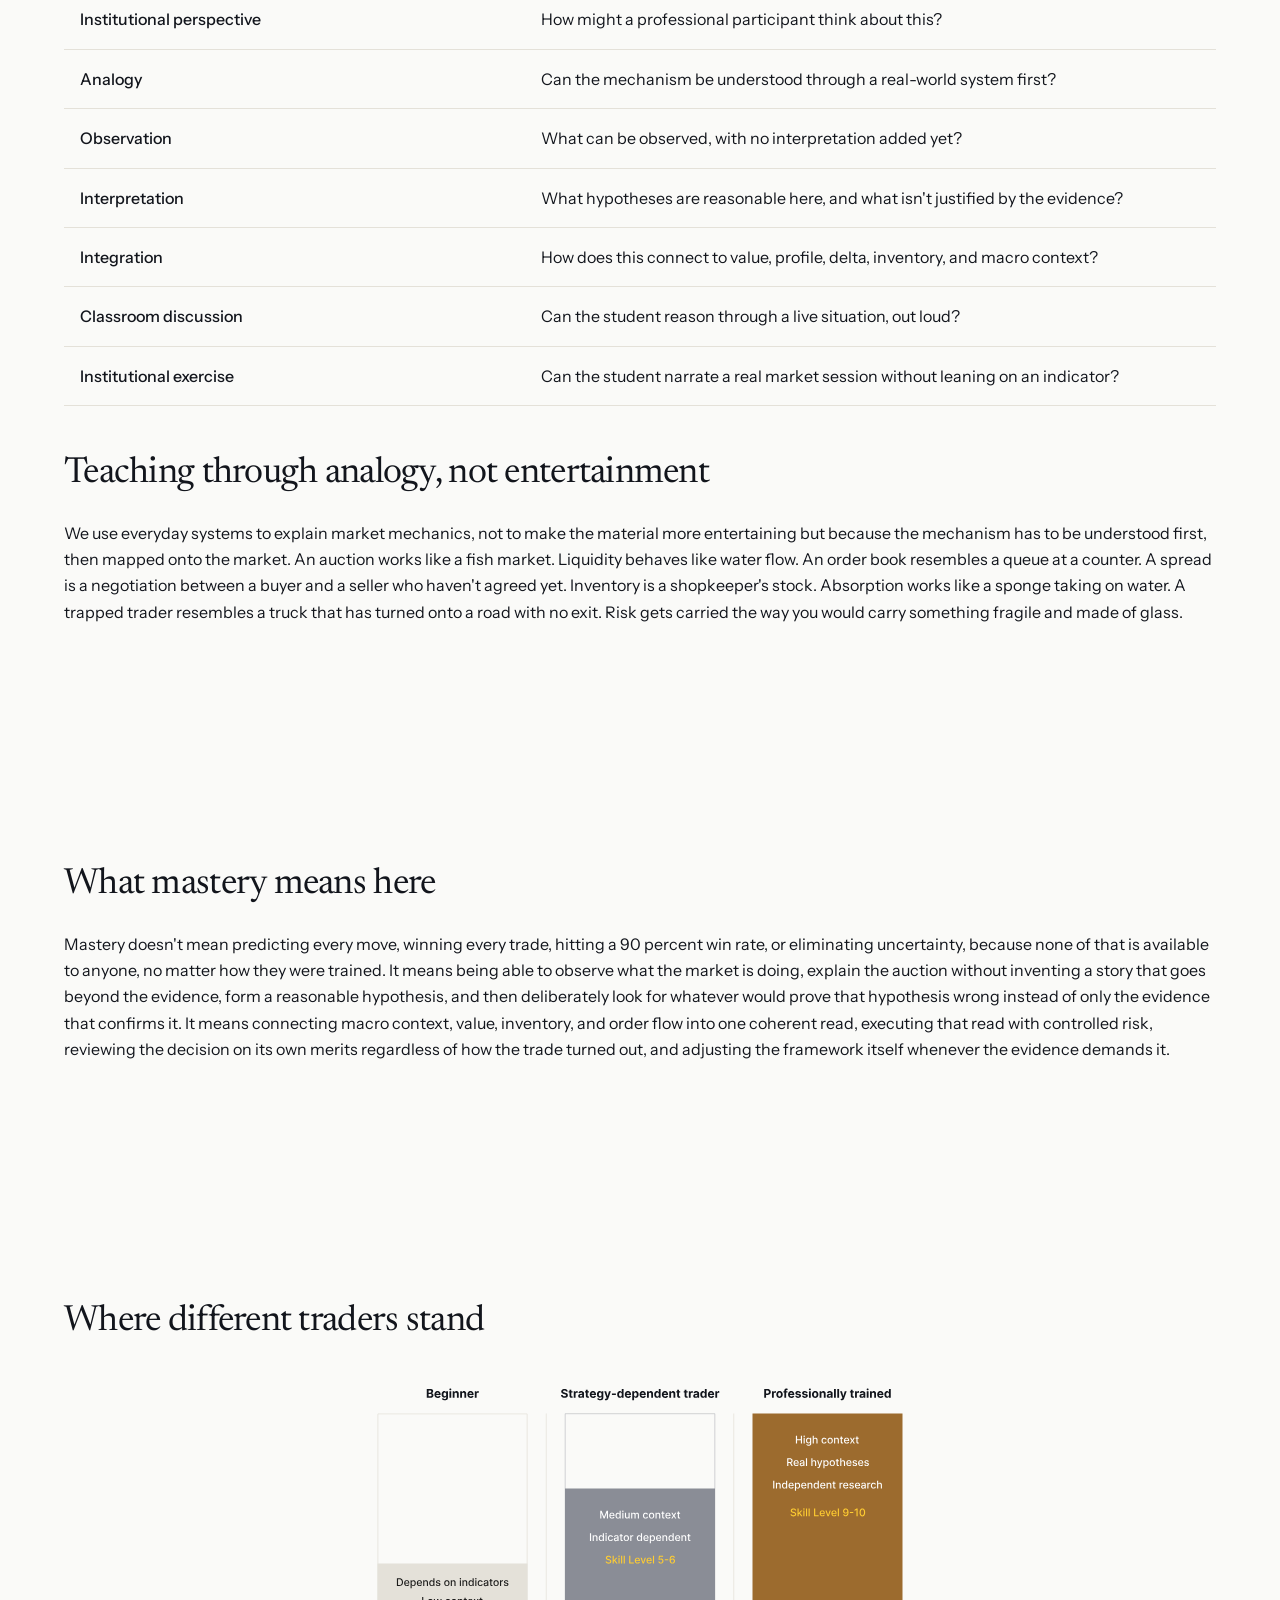
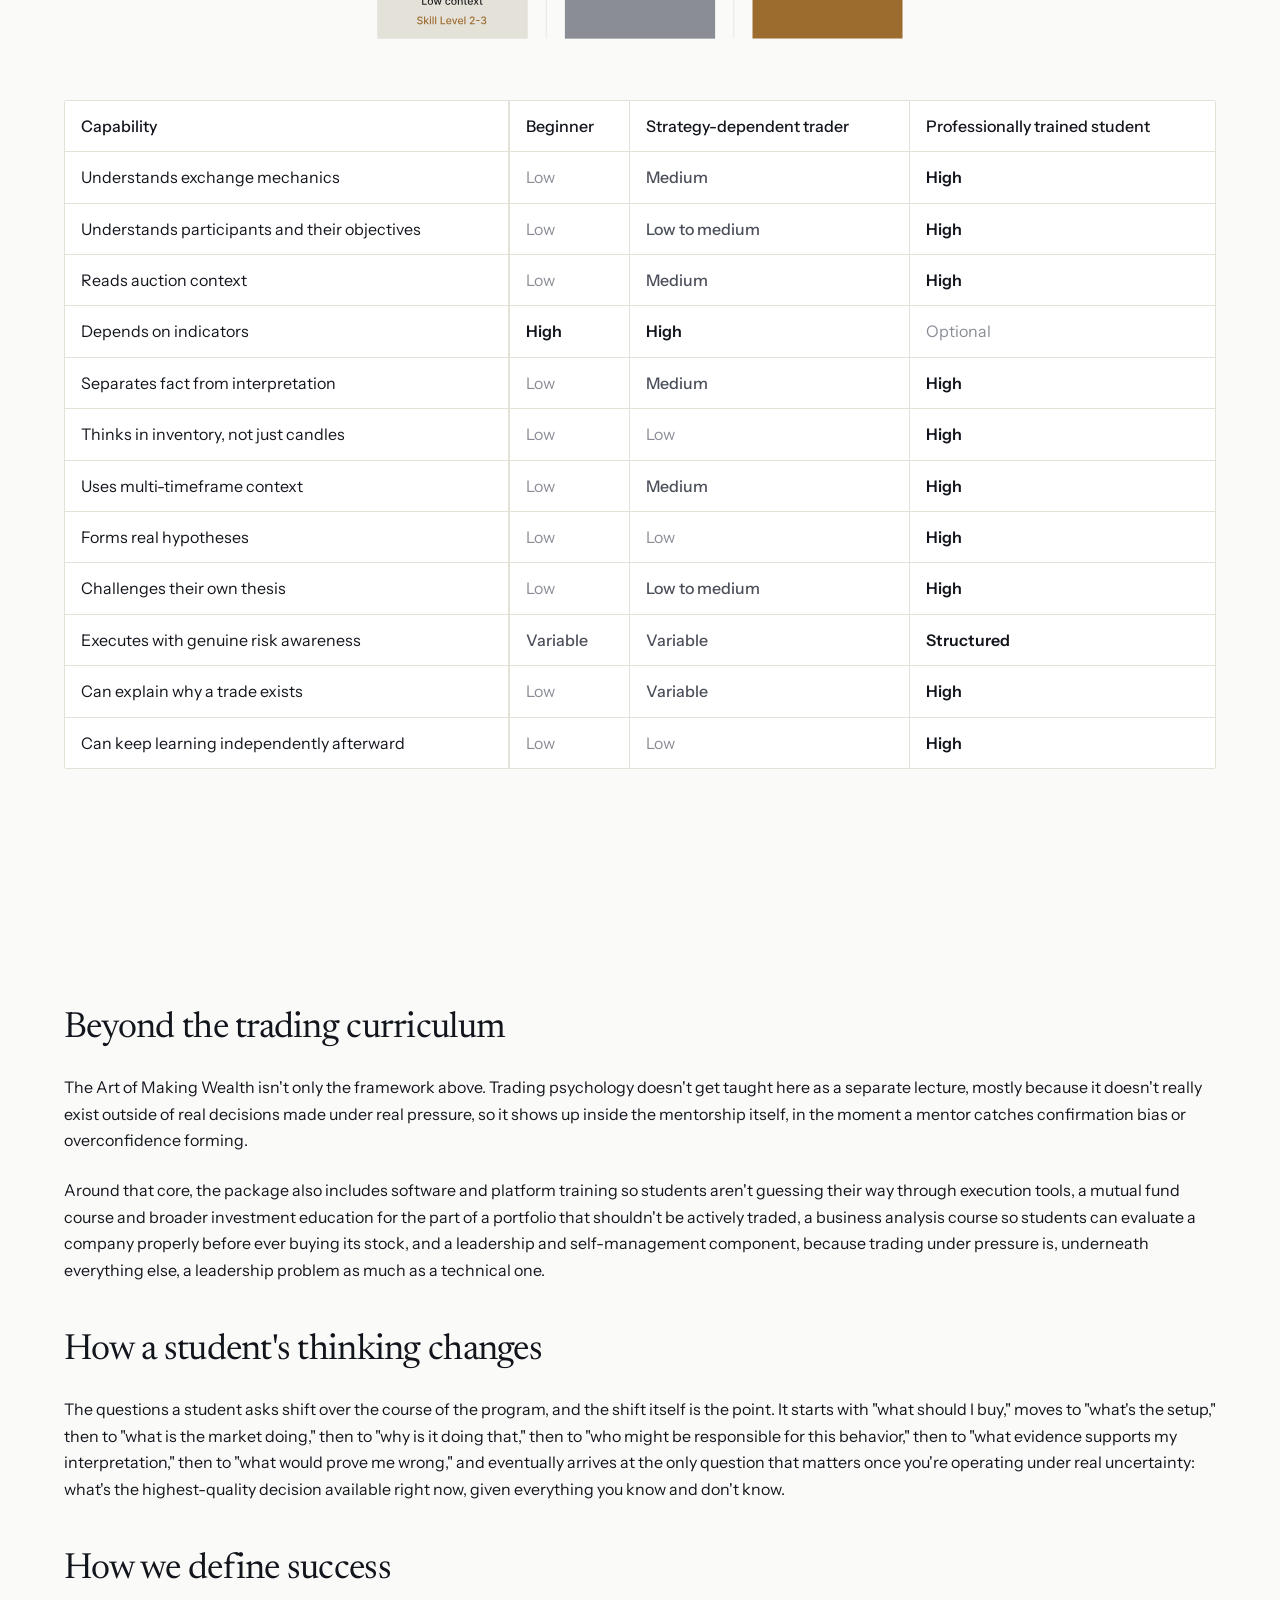
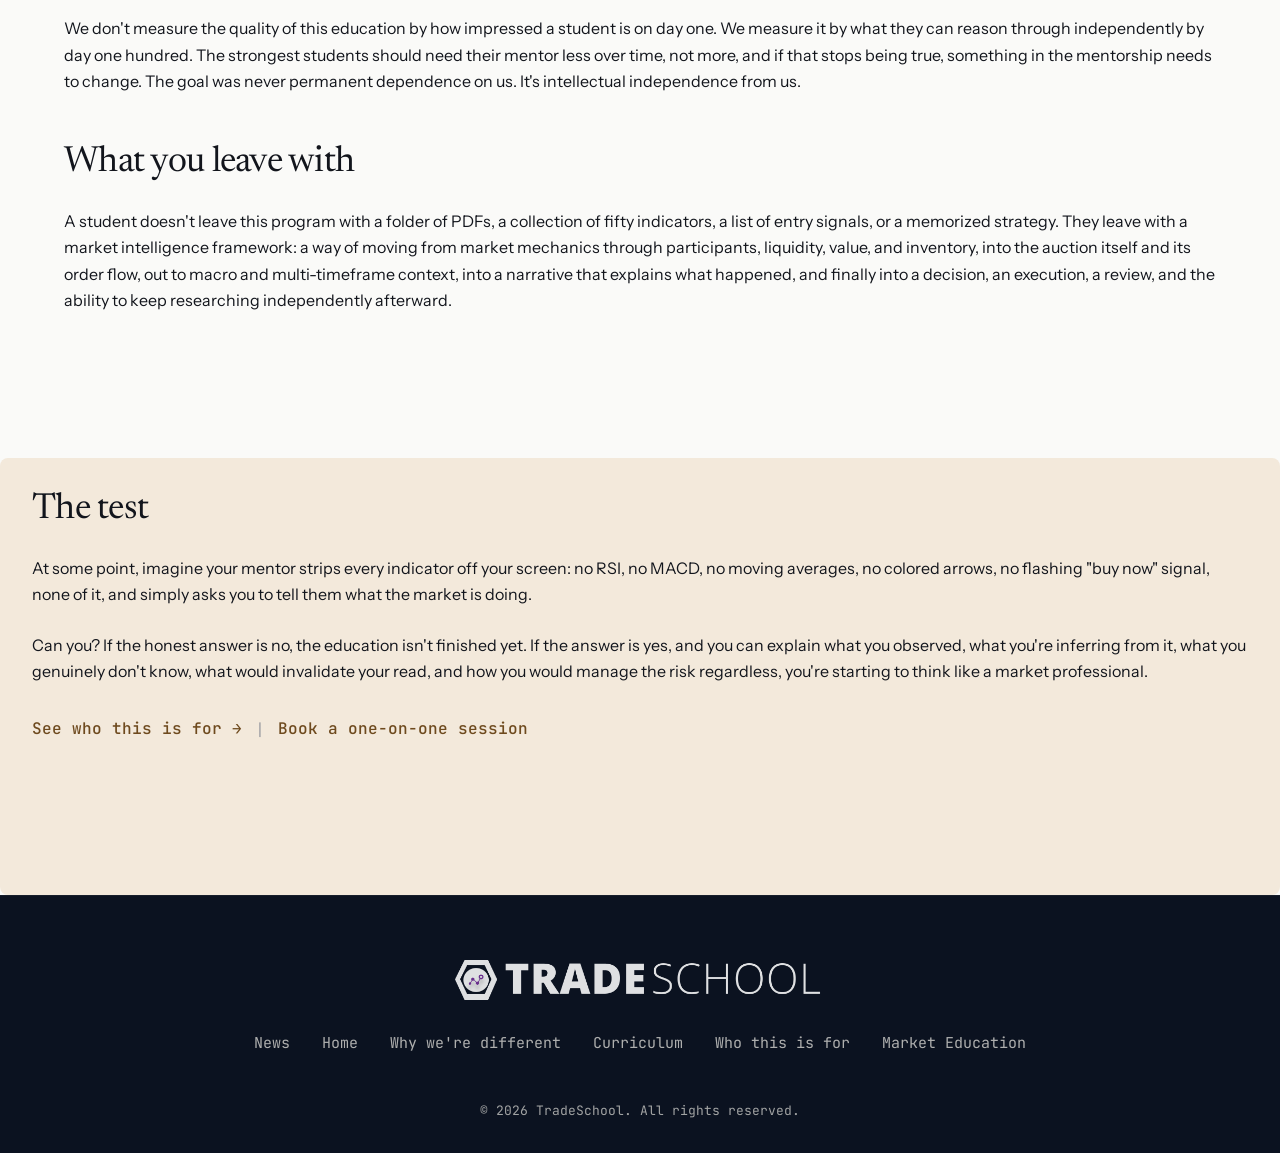
==== commit 68ea3165: "Font changed Font change, eyebrow , also minor bug fixes" ====
--- a/curriculum.html
+++ b/curriculum.html
@@ -8,9 +8,9 @@
   <link rel="icon" href="data:image/svg+xml,%3Csvg xmlns='http://www.w3.org/2000/svg' viewBox='0 0 64 64'%3E%3Crect width='64' height='64' rx='12' fill='%239C6B2E'/%3E%3Ctext x='32' y='44' font-family='Georgia,serif' font-size='36' fill='%23FAFAF8' text-anchor='middle'%3ET%3C/text%3E%3C/svg%3E">
   <link rel="preconnect" href="https://fonts.googleapis.com">
   <link rel="preconnect" href="https://fonts.gstatic.com" crossorigin>
-  <link rel="stylesheet" href="css/styles.css">
+  <link rel="stylesheet" href="css/styles.css">
   <link rel="stylesheet"
-    href="https://fonts.googleapis.com/css2?family=IBM+Plex+Mono:wght@400;500&family=Inter:wght@400;500;600&family=Newsreader:ital,opsz,wght@0,6..72,400;0,6..72,500;1,6..72,400;1,6..72,500&display=swap">
+    href="https://fonts.googleapis.com/css2?family=Instrument+Sans:wght@400;500;600&family=JetBrains+Mono:wght@400;500&family=Newsreader:ital,opsz,wght@0,6..72,400;0,6..72,500;1,6..72,400;1,6..72,500&display=swap">
 </head>
 <body>
 
--- a/css/styles.css
+++ b/css/styles.css
@@ -15,10 +15,10 @@
   --color-accent-deep: #6E4A1E;
   --color-accent-wash: #F3E9DB;
 
-  /* Typography */
+  /* Typography — Tier-1 B: Instrument Sans (Google Swiss) + JetBrains Mono (Terminal) */
   --font-display: 'Newsreader', serif;
-  --font-body: 'Inter', sans-serif;
-  --font-mono: 'IBM Plex Mono', monospace;
+  --font-body: 'Instrument Sans', system-ui, sans-serif;
+  --font-mono: 'JetBrains Mono', 'IBM Plex Mono', monospace;
 
   /* Spacing */
   --space-1: 4px;
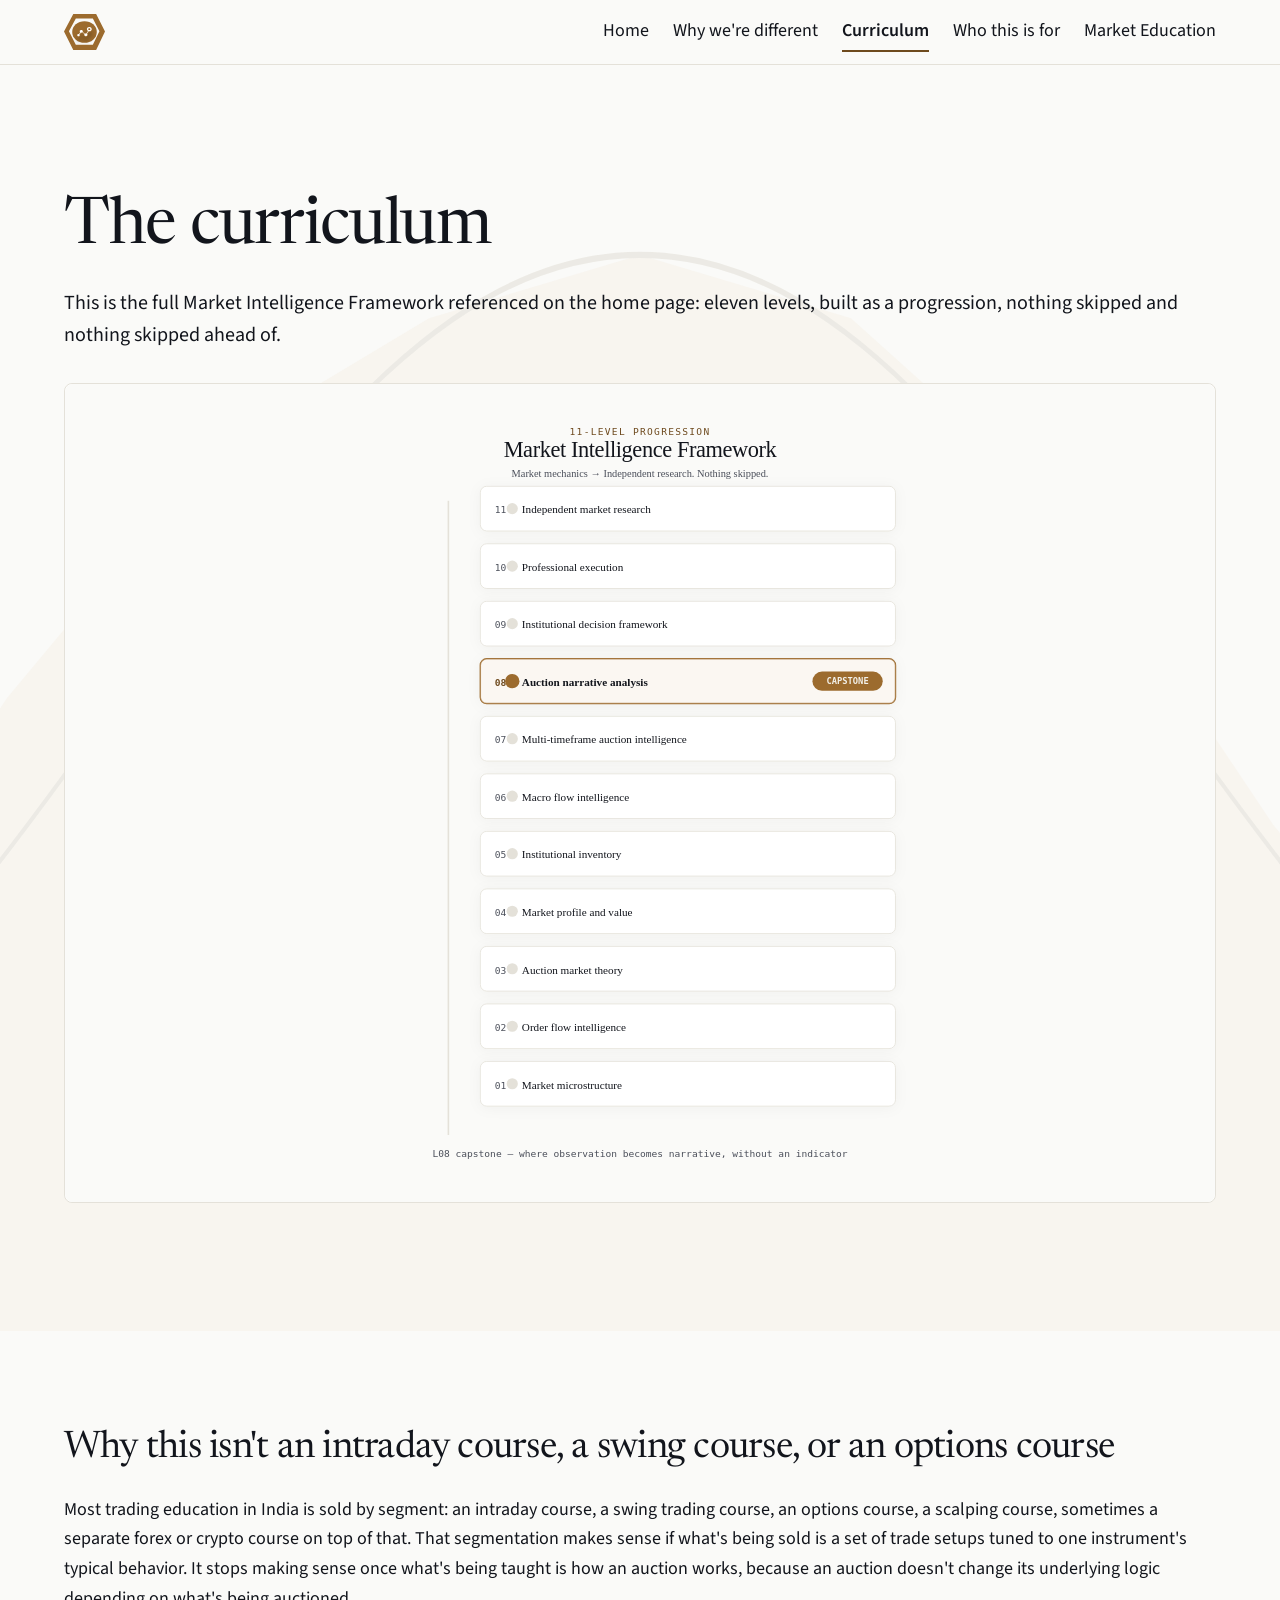
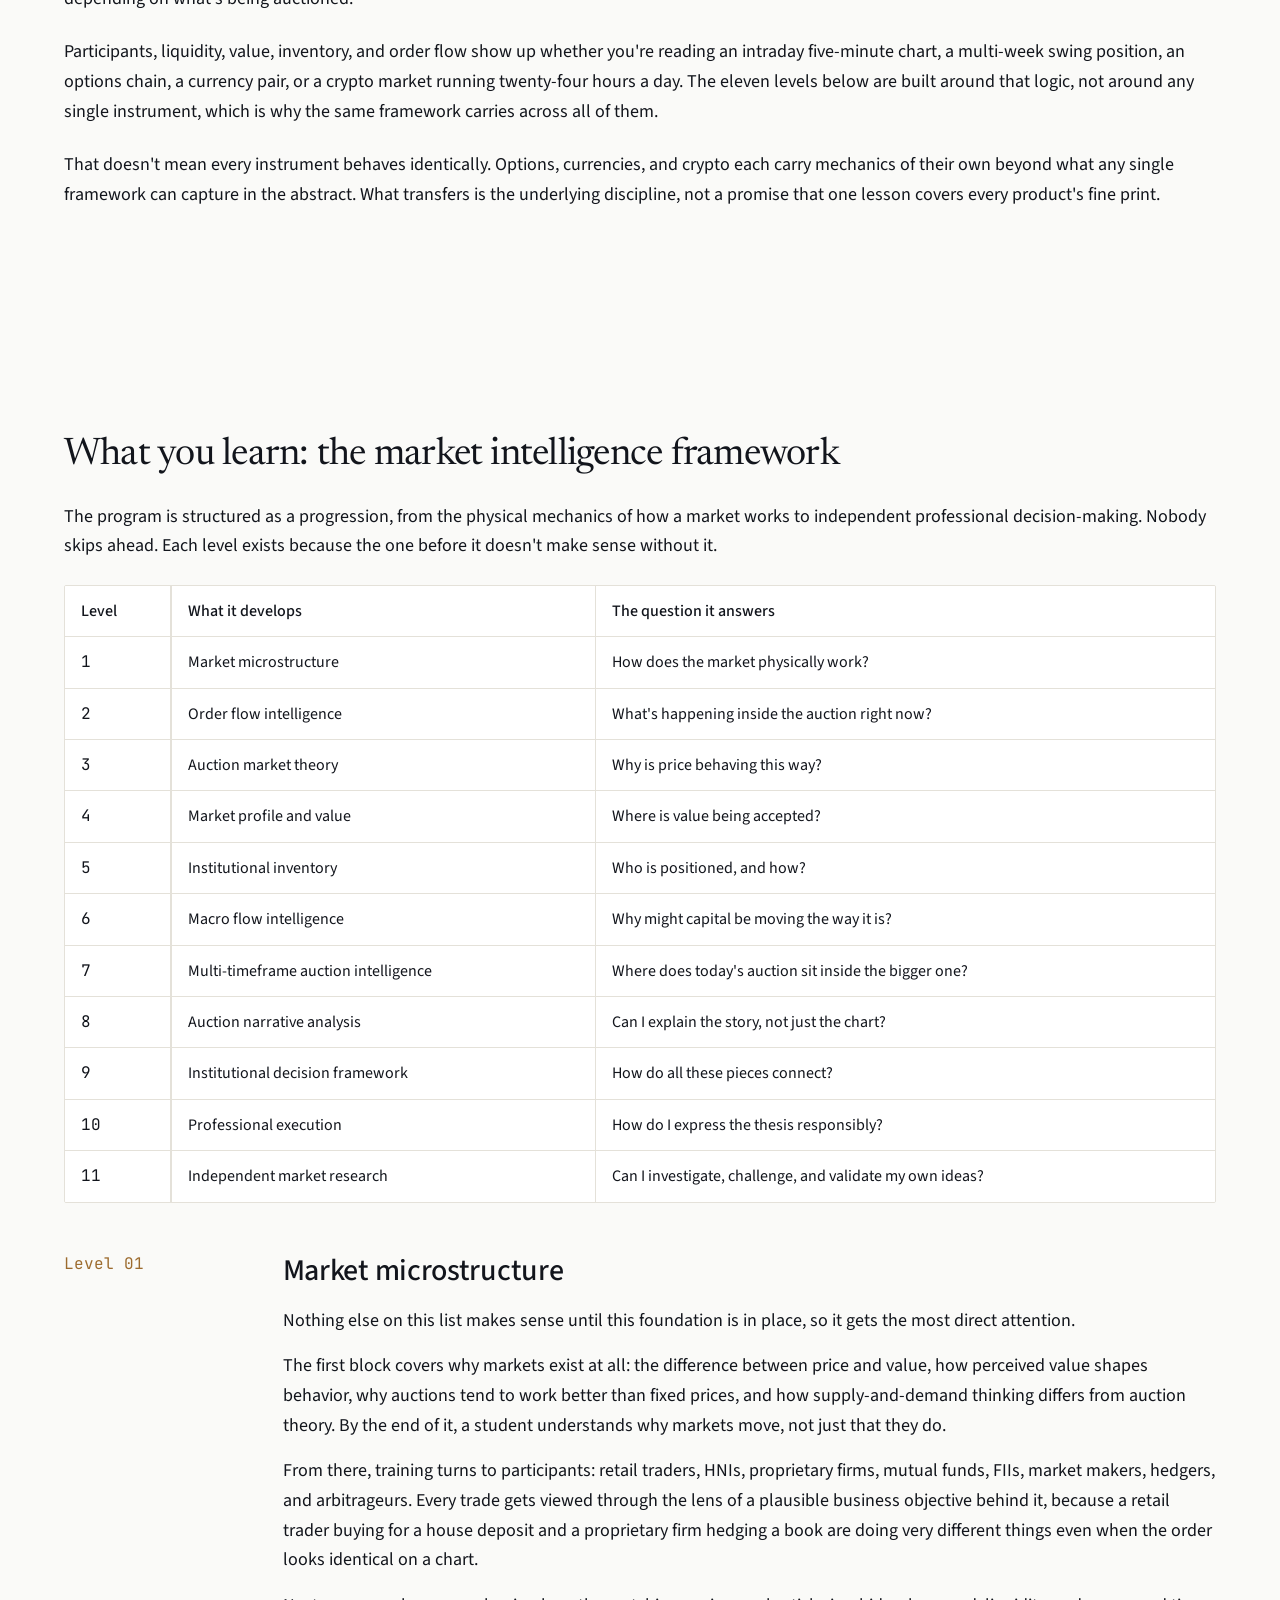
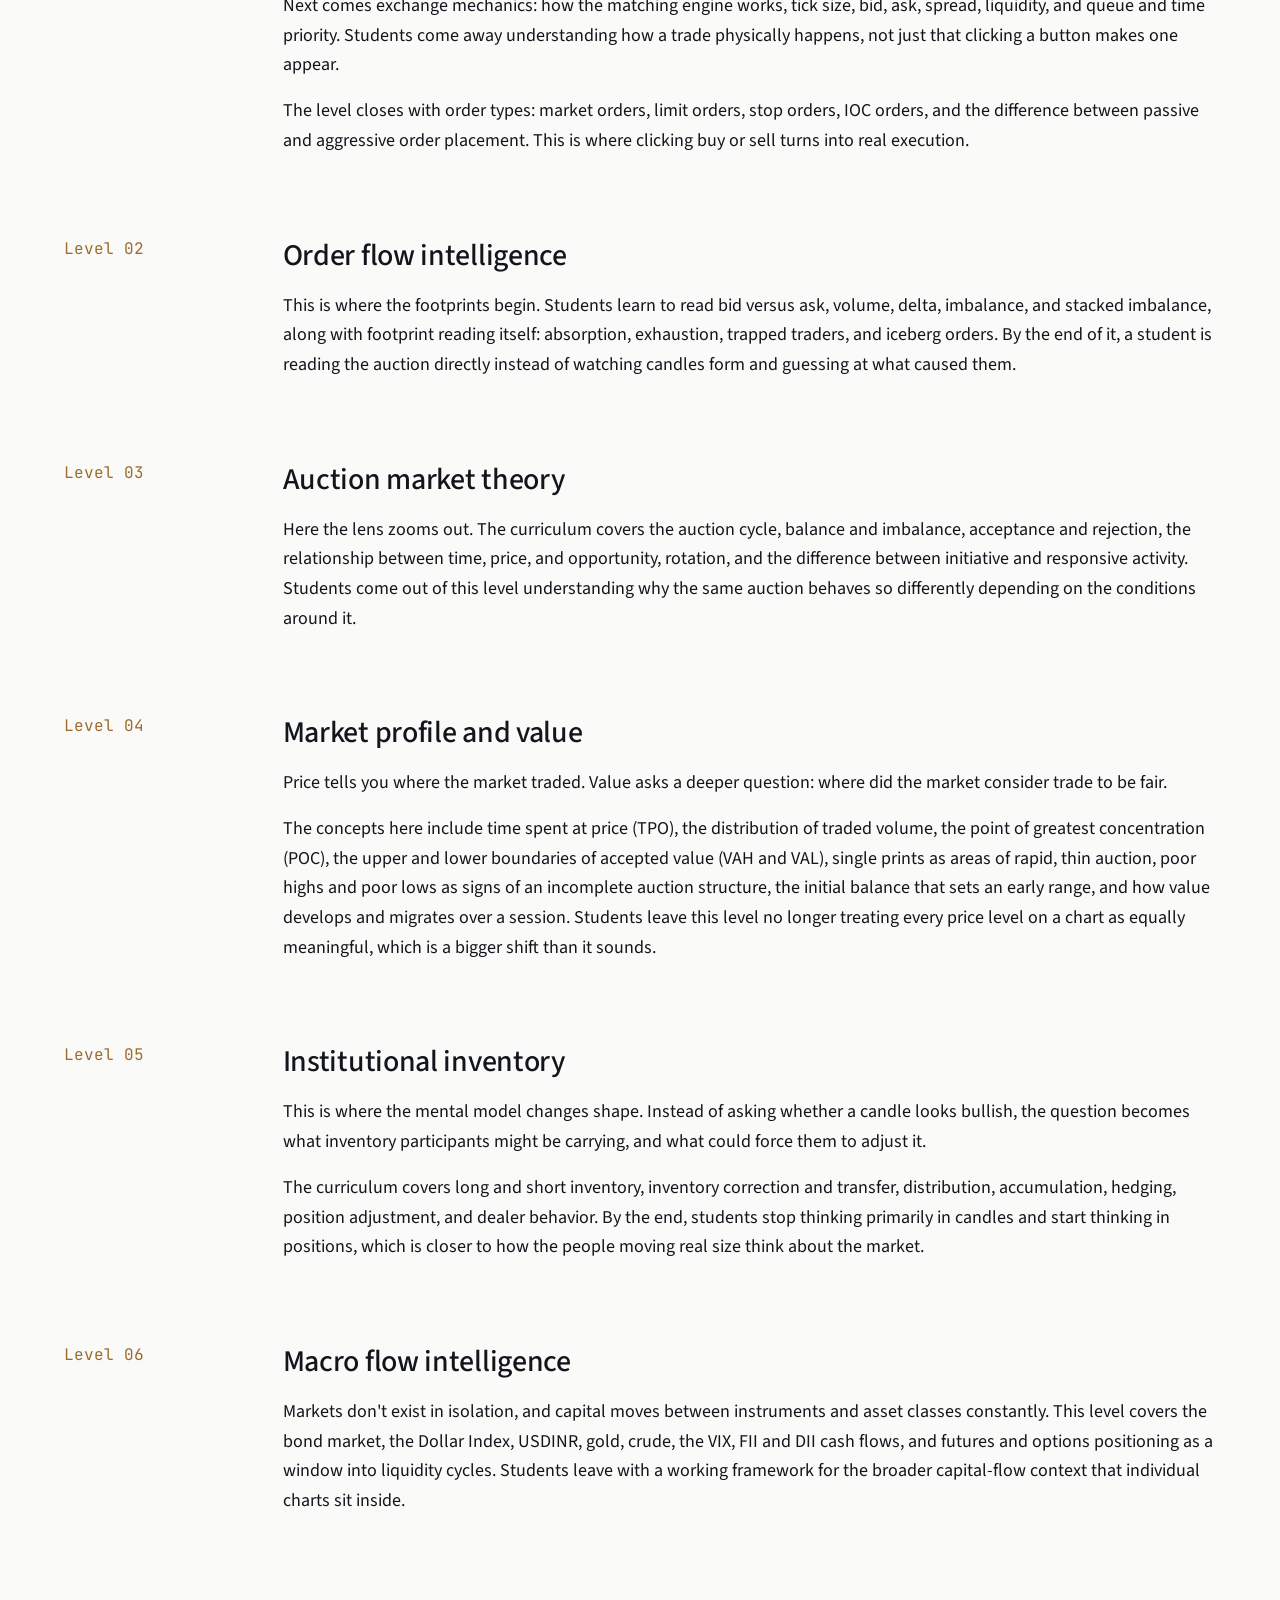
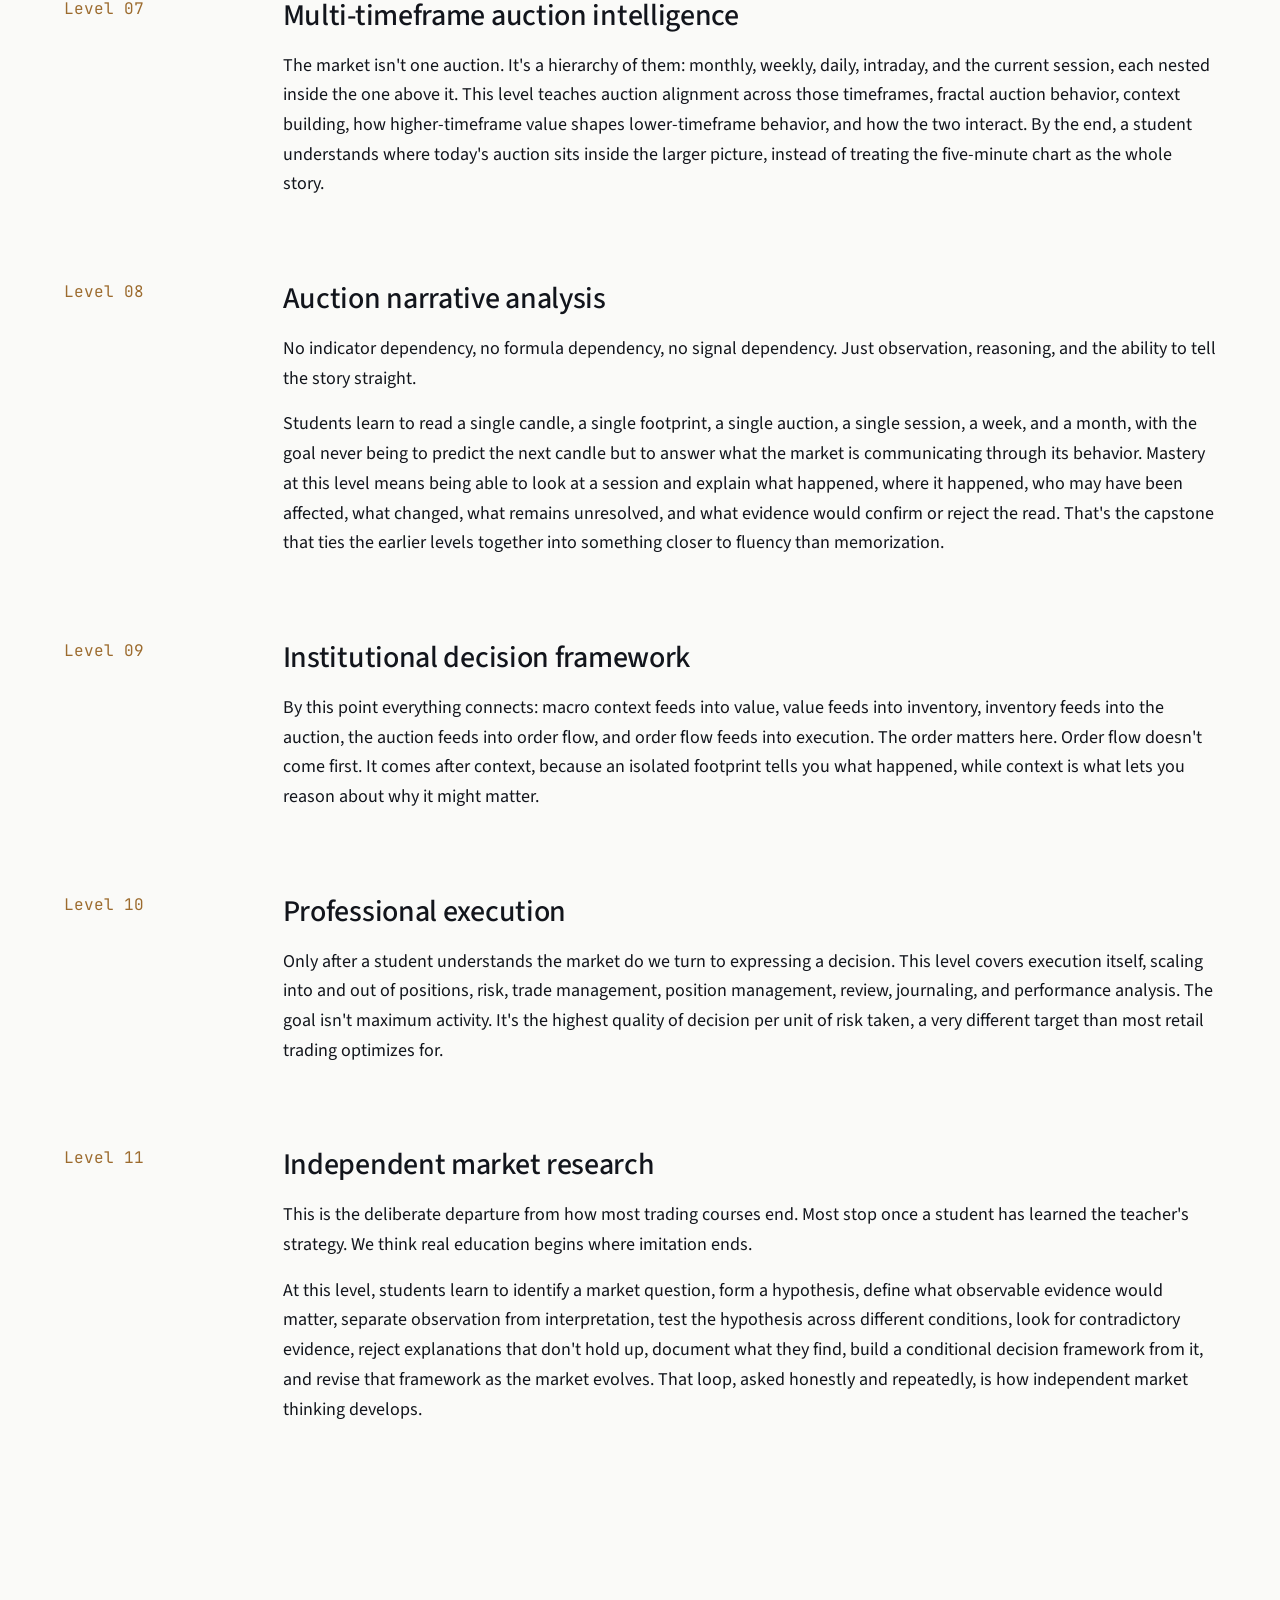
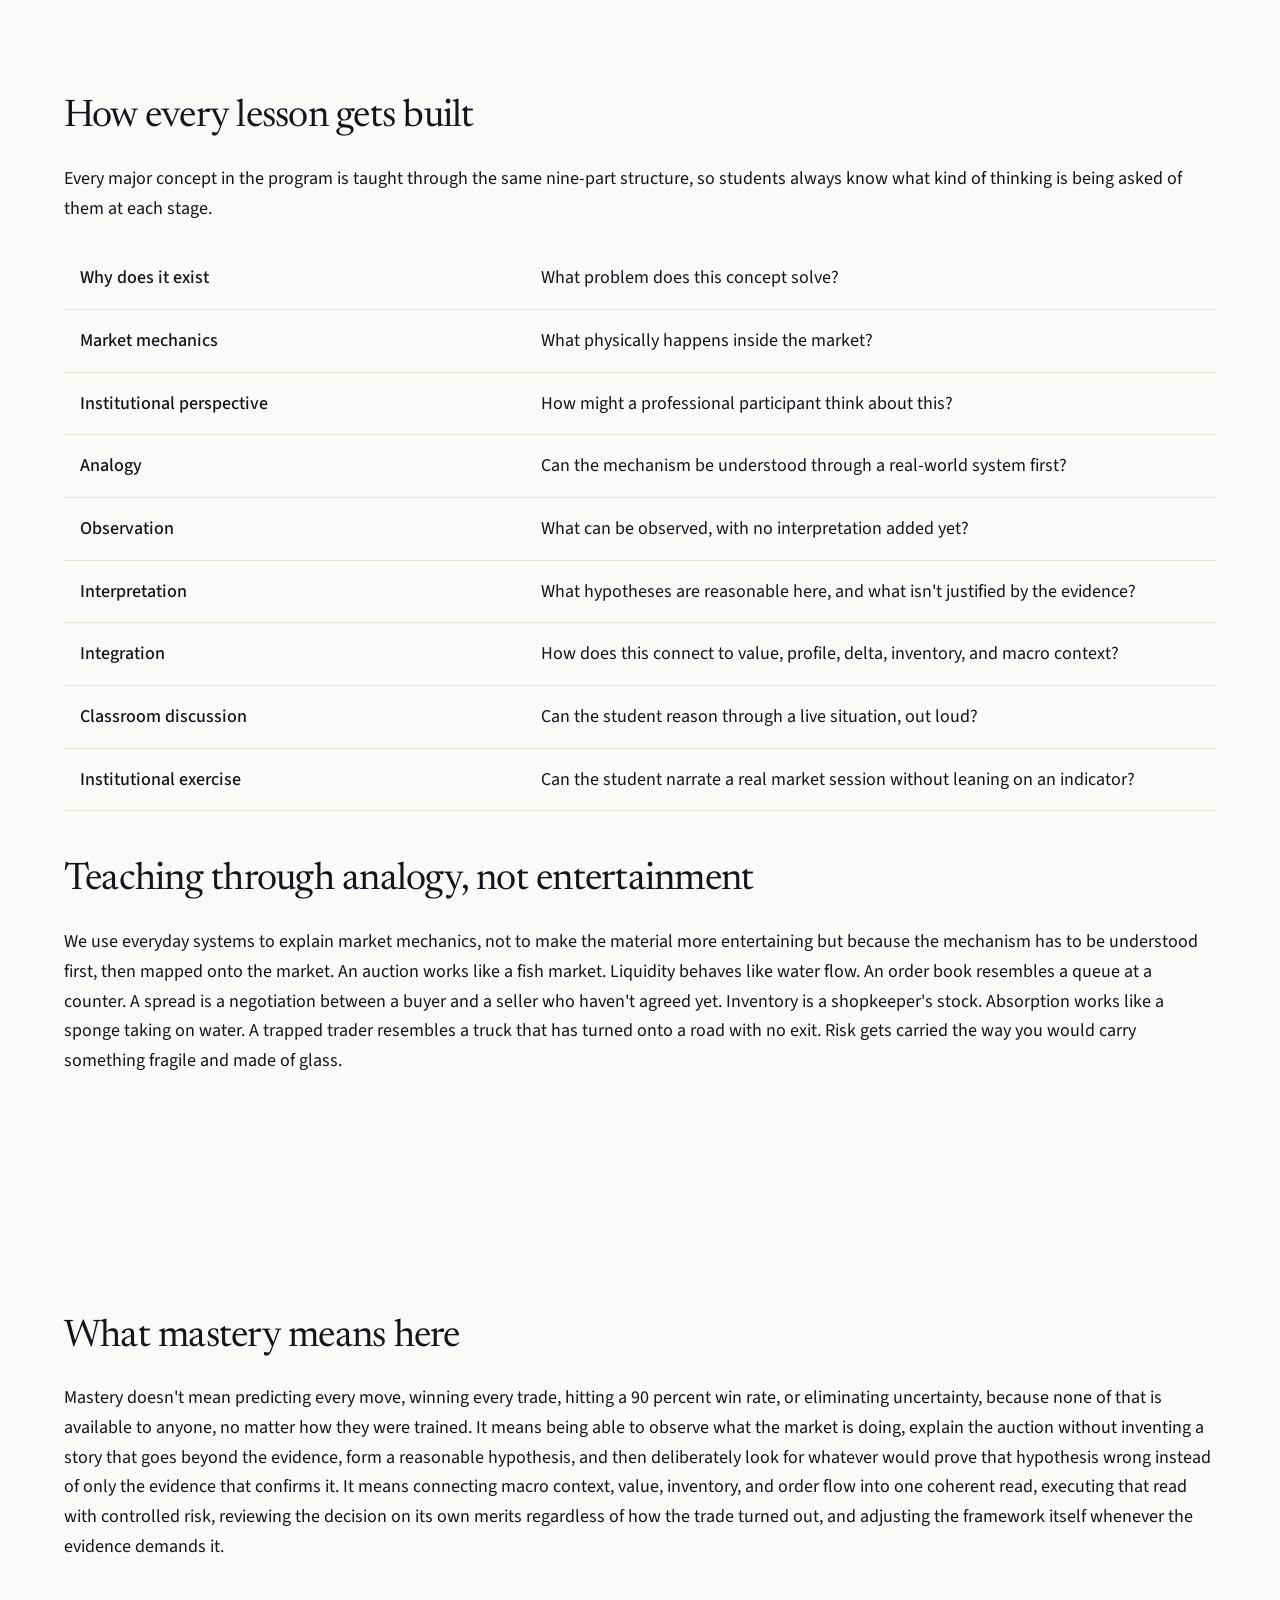
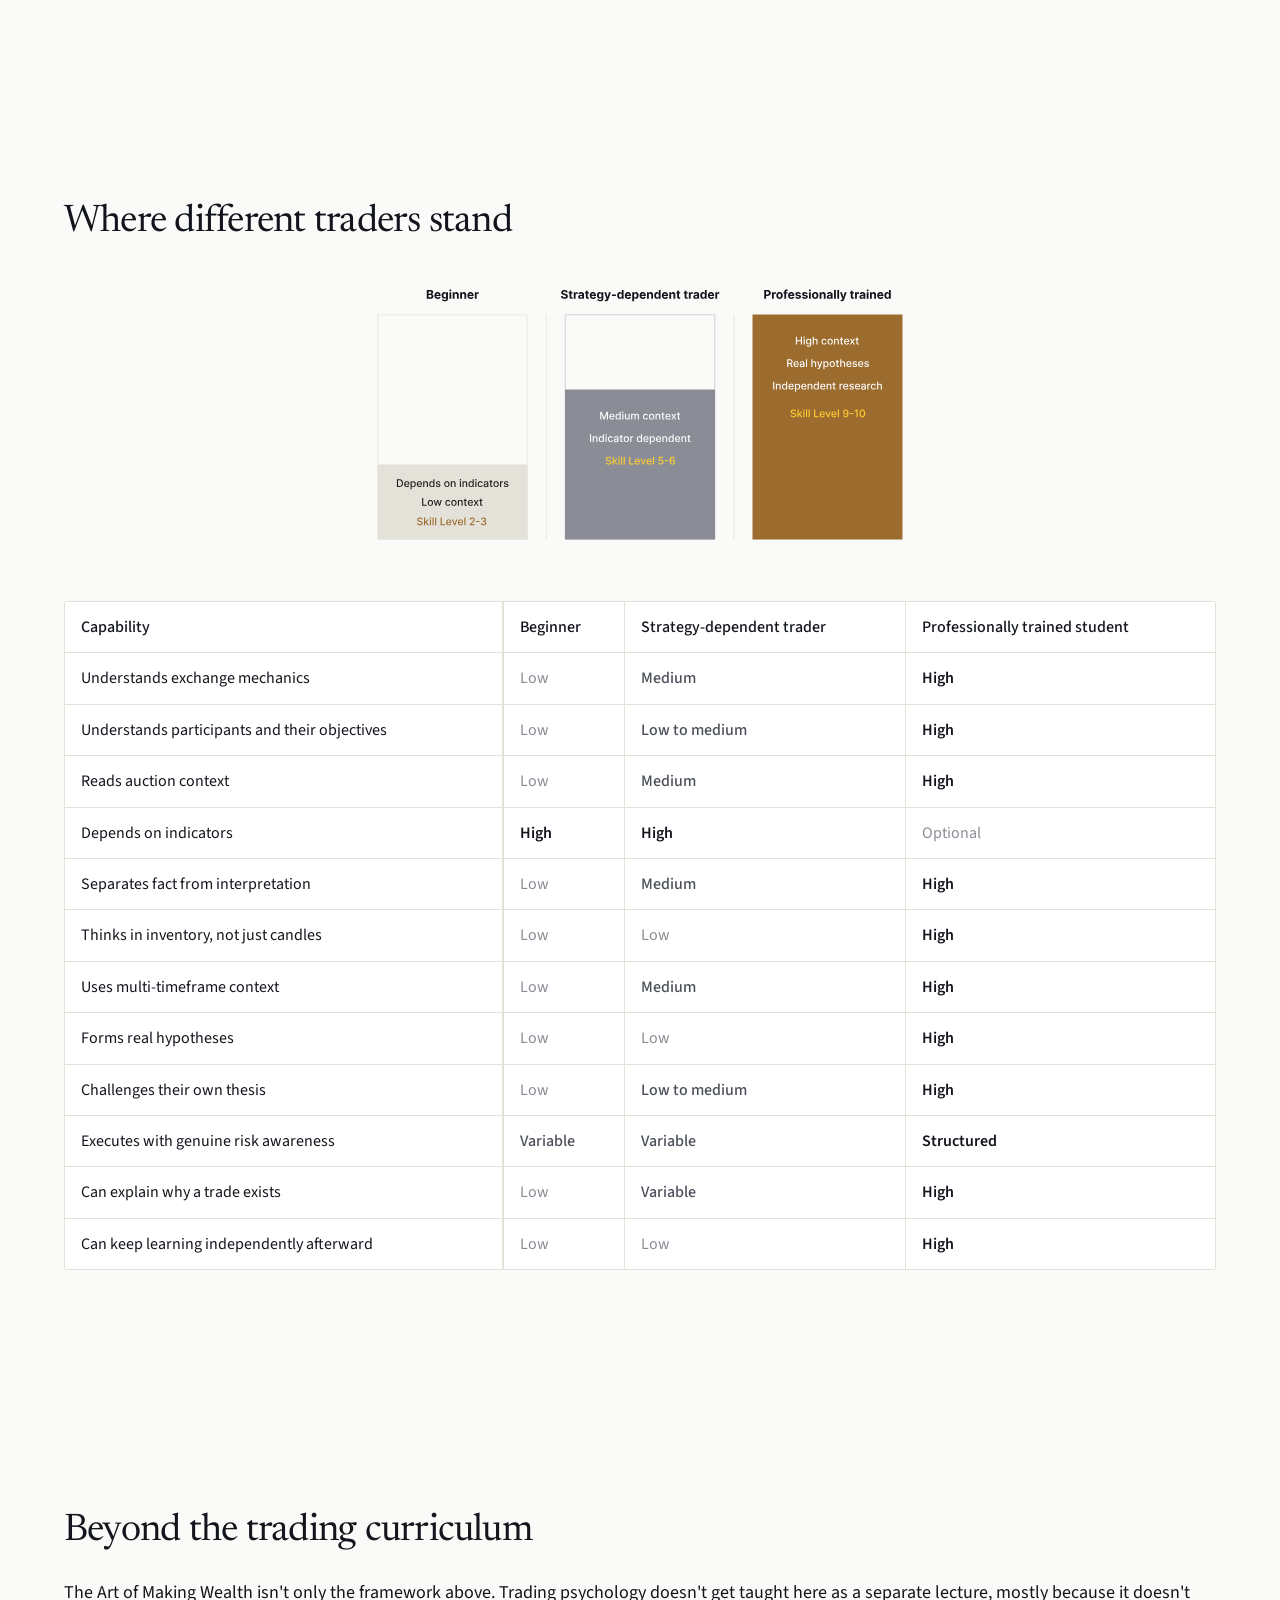
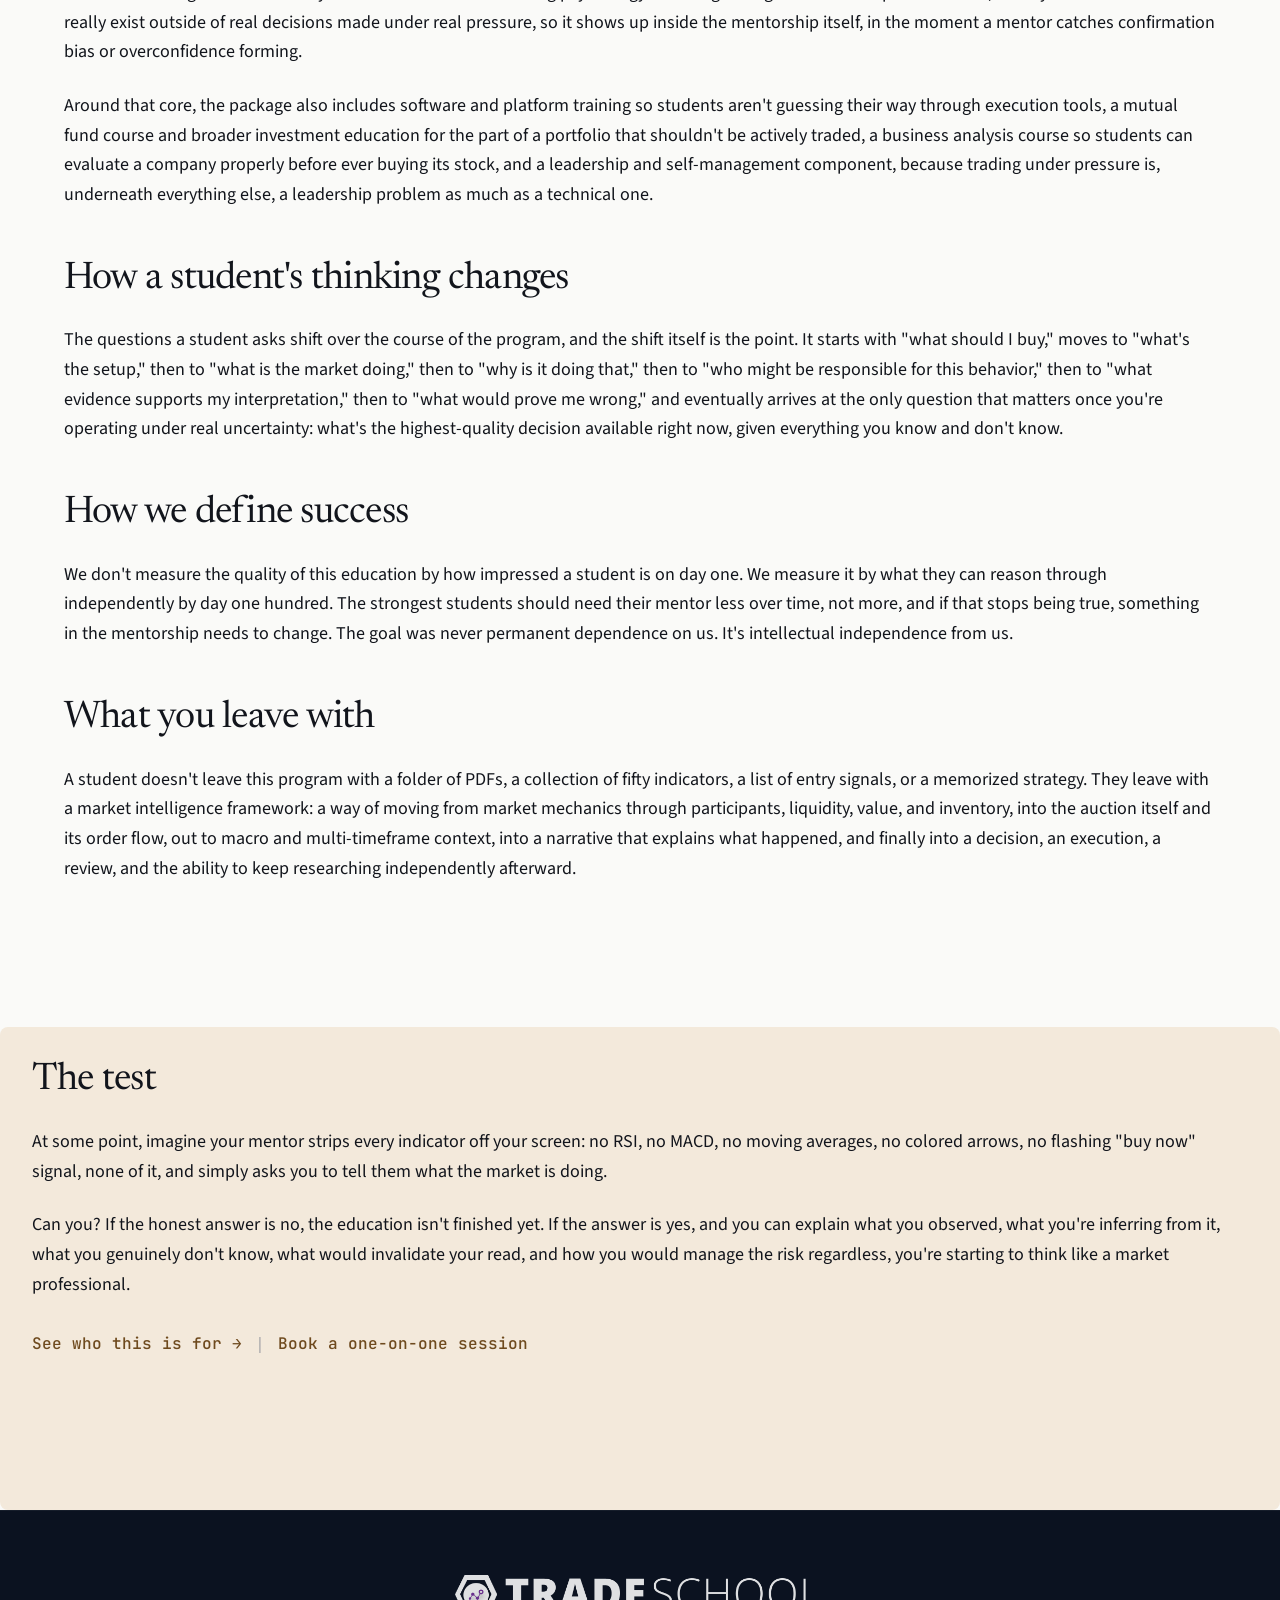
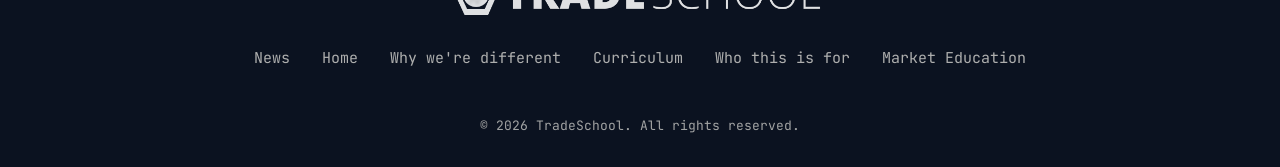
==== commit 447df978: "Font updated" ====
--- a/curriculum.html
+++ b/curriculum.html
@@ -10,7 +10,7 @@
   <link rel="preconnect" href="https://fonts.gstatic.com" crossorigin>
   <link rel="stylesheet" href="css/styles.css">
   <link rel="stylesheet"
-    href="https://fonts.googleapis.com/css2?family=Instrument+Sans:wght@400;500;600&family=JetBrains+Mono:wght@400;500&family=Newsreader:ital,opsz,wght@0,6..72,400;0,6..72,500;1,6..72,400;1,6..72,500&display=swap">
+    href="https://fonts.googleapis.com/css2?family=Source+Sans+3:wght@400;500;600&family=Inter:wght@400;500;600&family=JetBrains+Mono:wght@400;500&family=Newsreader:ital,opsz,wght@0,6..72,400;0,6..72,500;1,6..72,400;1,6..72,500&display=swap">
 </head>
 <body>
 
@@ -55,7 +55,7 @@
       <div class="hero-bg-overlay">
         <img src="assets/bg-auction-curve.svg" alt="" class="hero-bg-img">
       </div>
-      <h1 class="text-4xl text-5xl-desktop mb-6">The curriculum</h1>
+      <h1 class="text-4xl mb-6">The curriculum</h1>
       <p class="text-lg text-ink mb-8">This is the full Market Intelligence Framework referenced on the home page: eleven levels, built as a progression, nothing skipped and nothing skipped ahead of.</p>
       
       <figure class="hero-img">
--- a/css/styles.css
+++ b/css/styles.css
@@ -15,10 +15,10 @@
   --color-accent-deep: #6E4A1E;
   --color-accent-wash: #F3E9DB;
 
-  /* Typography — Tier-1 B: Instrument Sans (Google Swiss) + JetBrains Mono (Terminal) */
+  /* Typography — 3-fonts: Newsreader (header) + Source Sans 3 (body + Inter fallback) + JetBrains Mono */
   --font-display: 'Newsreader', serif;
-  --font-body: 'Instrument Sans', system-ui, sans-serif;
-  --font-mono: 'JetBrains Mono', 'IBM Plex Mono', monospace;
+  --font-body: 'Source Sans 3', 'Inter', system-ui, sans-serif;
+  --font-mono: 'JetBrains Mono', monospace;
 
   /* Spacing */
   --space-1: 4px;
@@ -104,24 +104,24 @@
 }
 
 .text-base {
-  font-size: 1rem;
+  font-size: 1.125rem;
   line-height: 1.65;
 }
 
 .text-lg {
-  font-size: 1.125rem;
+  font-size: 1.25rem;
   line-height: 1.6;
 }
 
 .text-2xl {
-  font-size: 1.75rem;
+  font-size: clamp(1.75rem, 1.693rem + 0.284vw, 1.875rem);
   line-height: 1.3;
   font-weight: 500;
   letter-spacing: -0.01em;
 }
 
 .text-3xl {
-  font-size: clamp(1.75rem, 3vw + 1rem, 2.25rem);
+  font-size: clamp(1.75rem, 1.466rem + 1.42vw, 2.375rem);
   line-height: 1.15;
   font-family: var(--font-display);
   font-weight: 400;
@@ -129,22 +129,14 @@
 }
 
 .text-4xl {
-  font-size: clamp(2.125rem, 5vw + 1rem, 3.75rem);
+  font-size: clamp(2.125rem, 1.244rem + 4.40vw, 4.0625rem);
   line-height: 1.08;
   font-family: var(--font-display);
   font-weight: 400;
   letter-spacing: -0.02em;
 }
 
-@media (min-width: 1024px) {
-  .text-5xl-desktop {
-    font-size: 3.75rem;
-    line-height: 1.05;
-    font-family: var(--font-display);
-    font-weight: 400;
-    letter-spacing: -0.03em;
-  }
-}
+
 
 h1,
 h2 {
@@ -158,6 +150,8 @@
   font-family: var(--font-body);
   font-weight: 500;
   letter-spacing: -0.01em;
+  overflow-wrap: break-word;
+  text-wrap: pretty;
 }
 
 h1 em,
@@ -442,6 +436,7 @@
   margin-left: var(--space-6);
   color: var(--color-ink);
   text-decoration: none;
+  font-size: 1.125rem;
   font-weight: 400;
   position: relative;
   padding-bottom: 2px;
@@ -708,14 +703,14 @@
 
 .stack-table-mobile .td-label {
   font-weight: 500;
-  font-size: var(--text-sm);
+  font-size: 1.125rem;
   margin-bottom: var(--space-1);
   color: var(--color-ink);
   display: block;
 }
 
 .stack-table-mobile .td-value {
-  font-size: var(--text-base);
+  font-size: 1.125rem;
   display: block;
 }
 
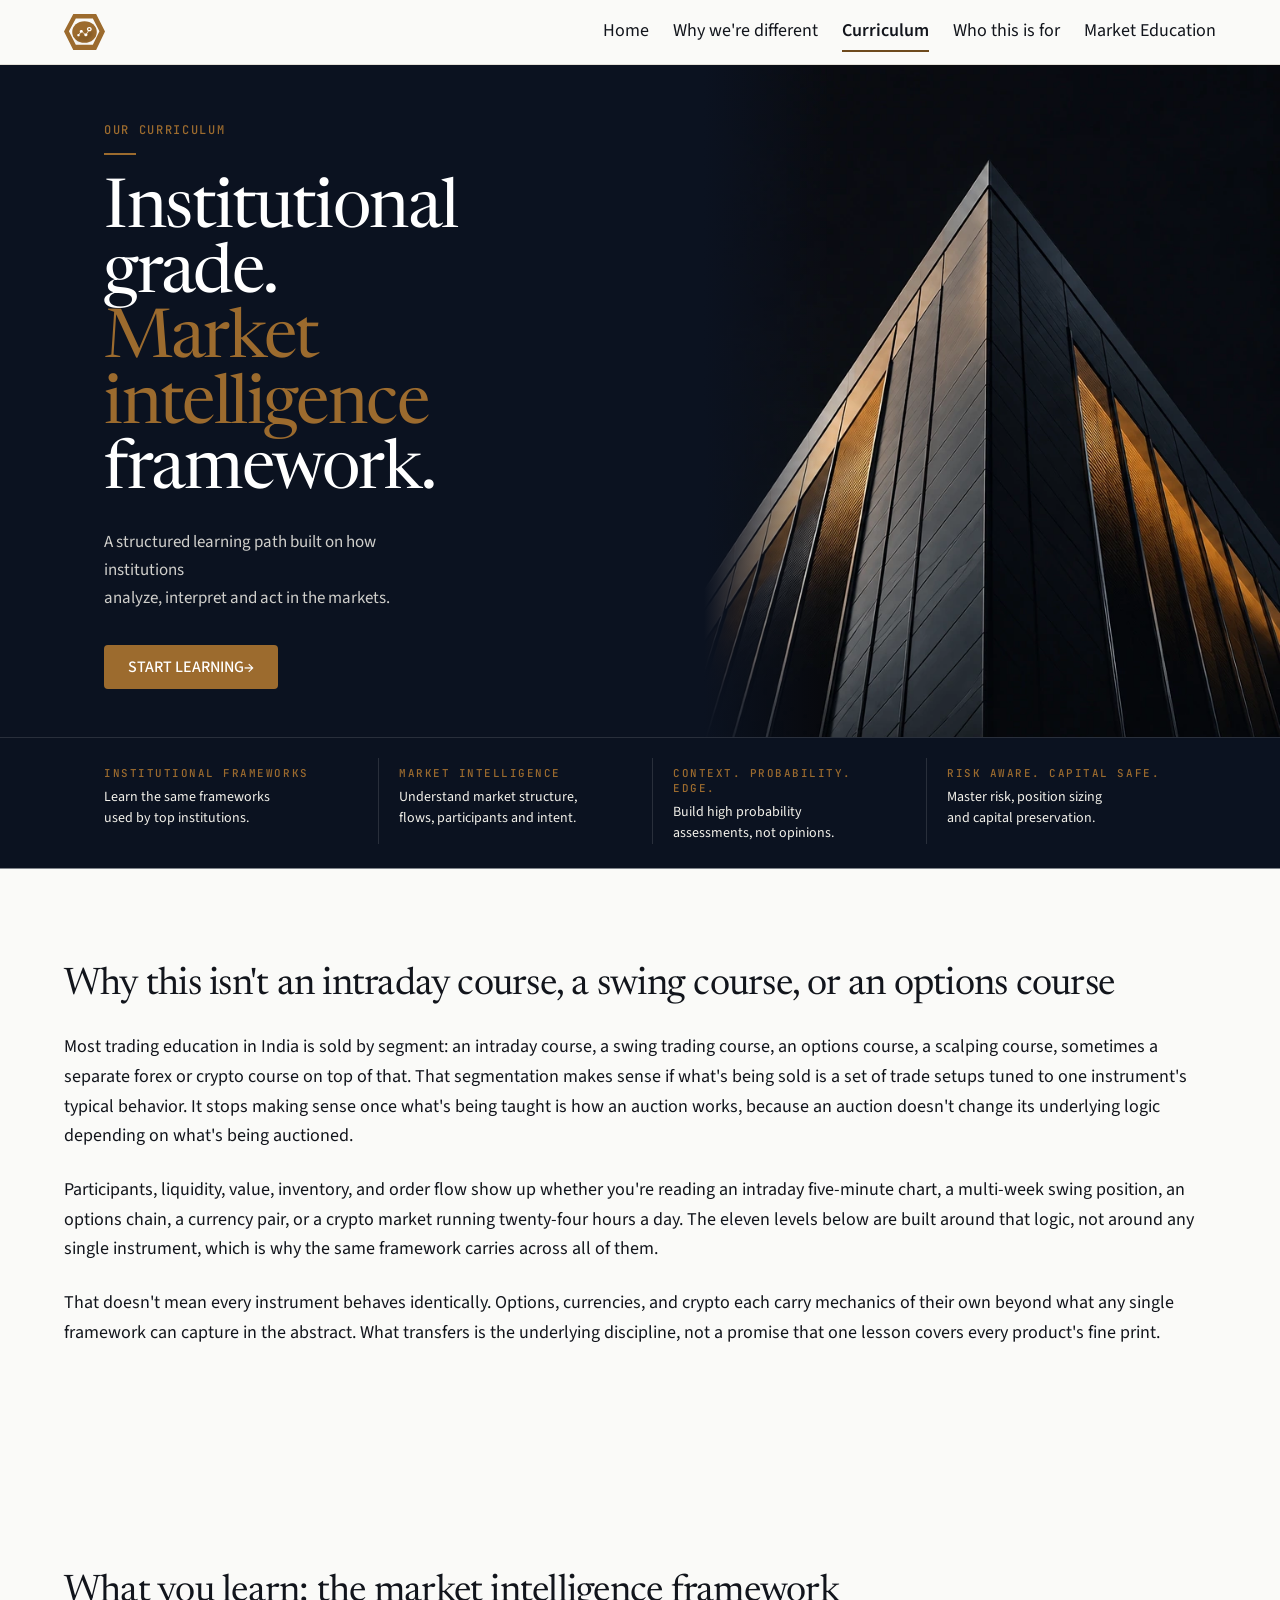
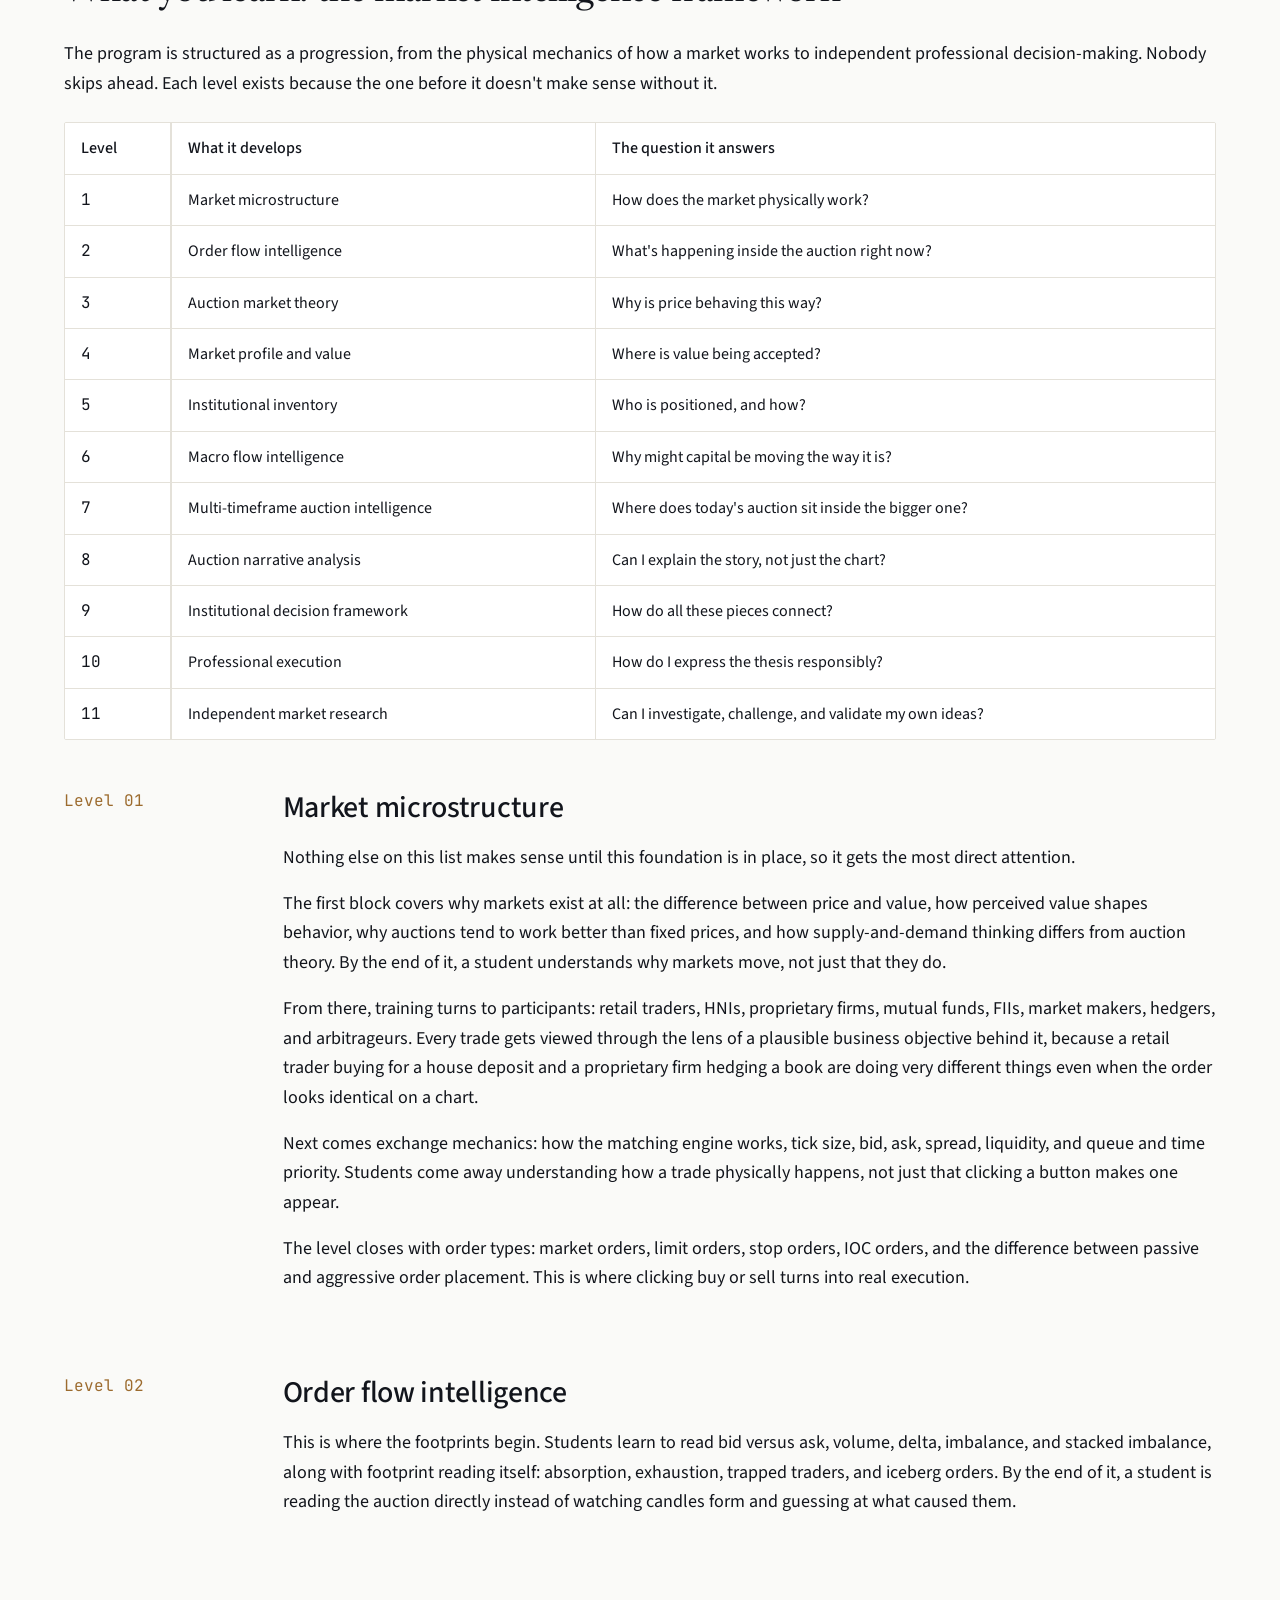
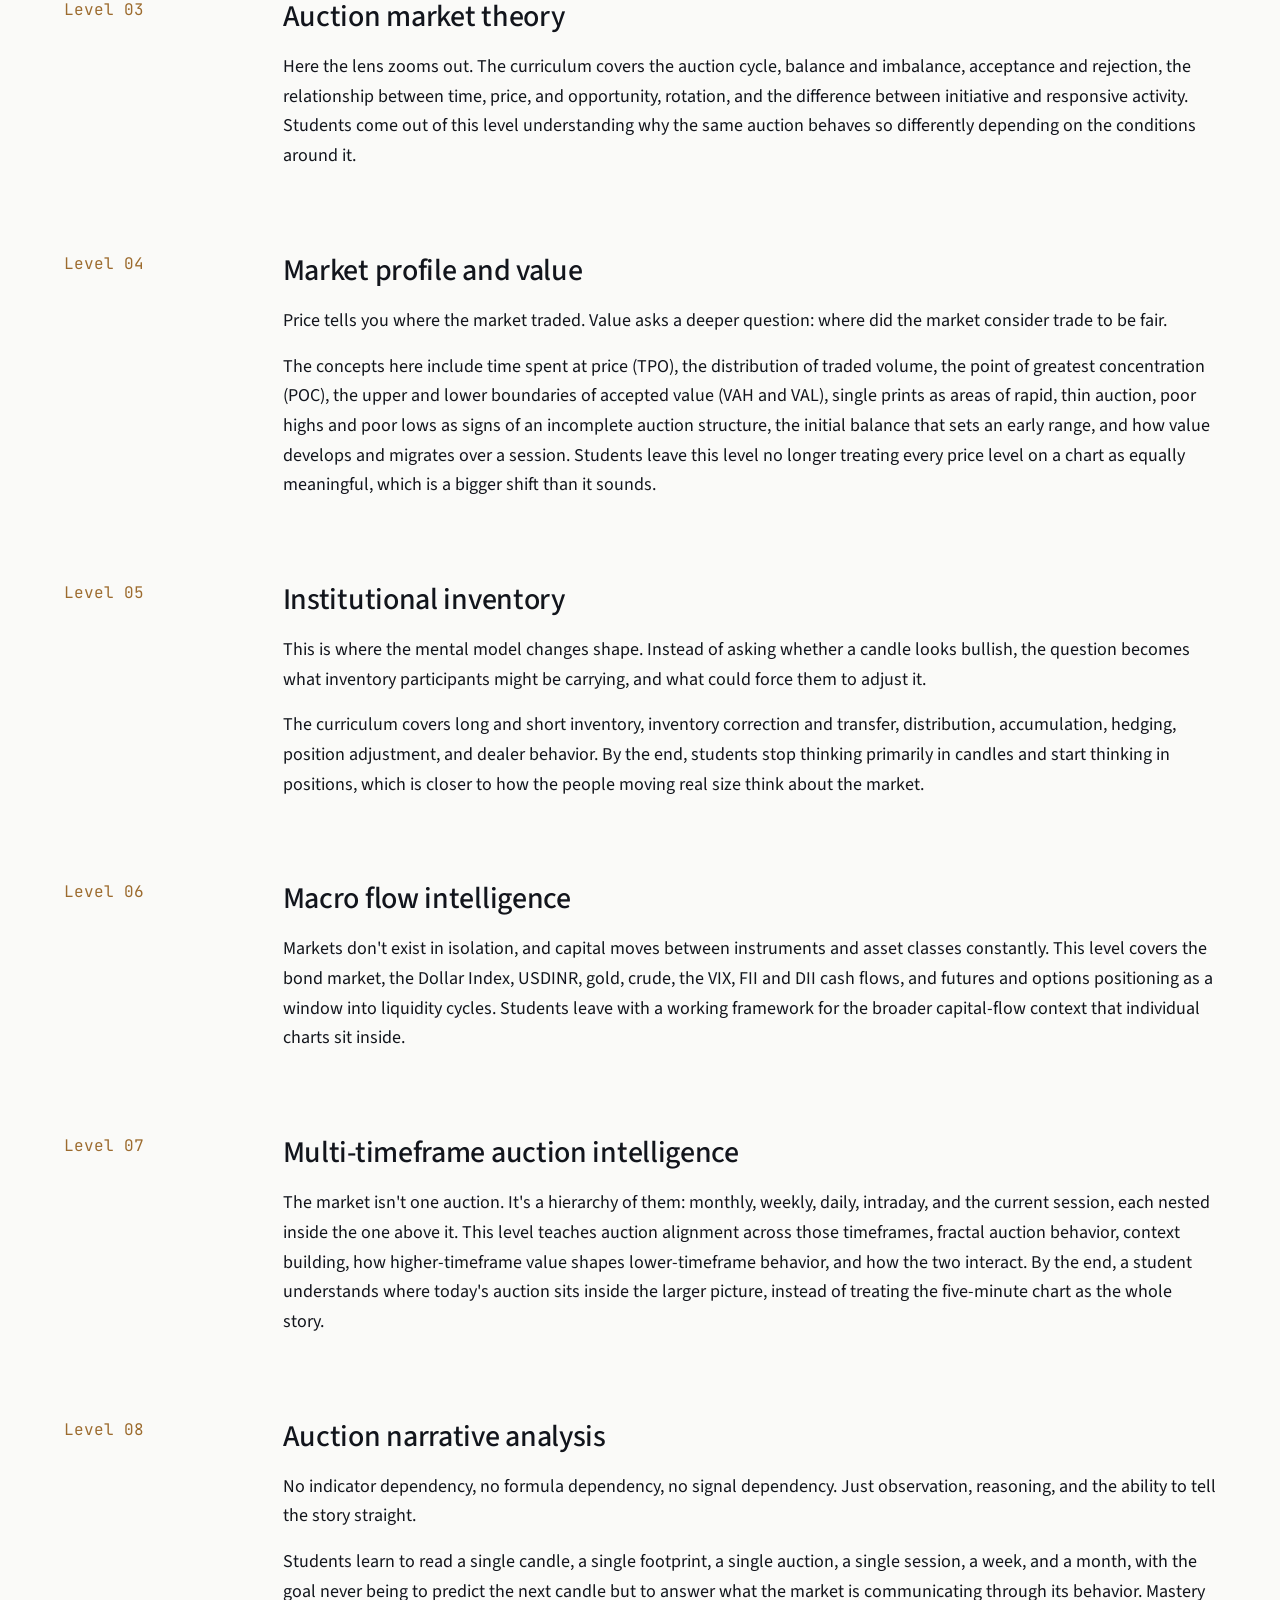
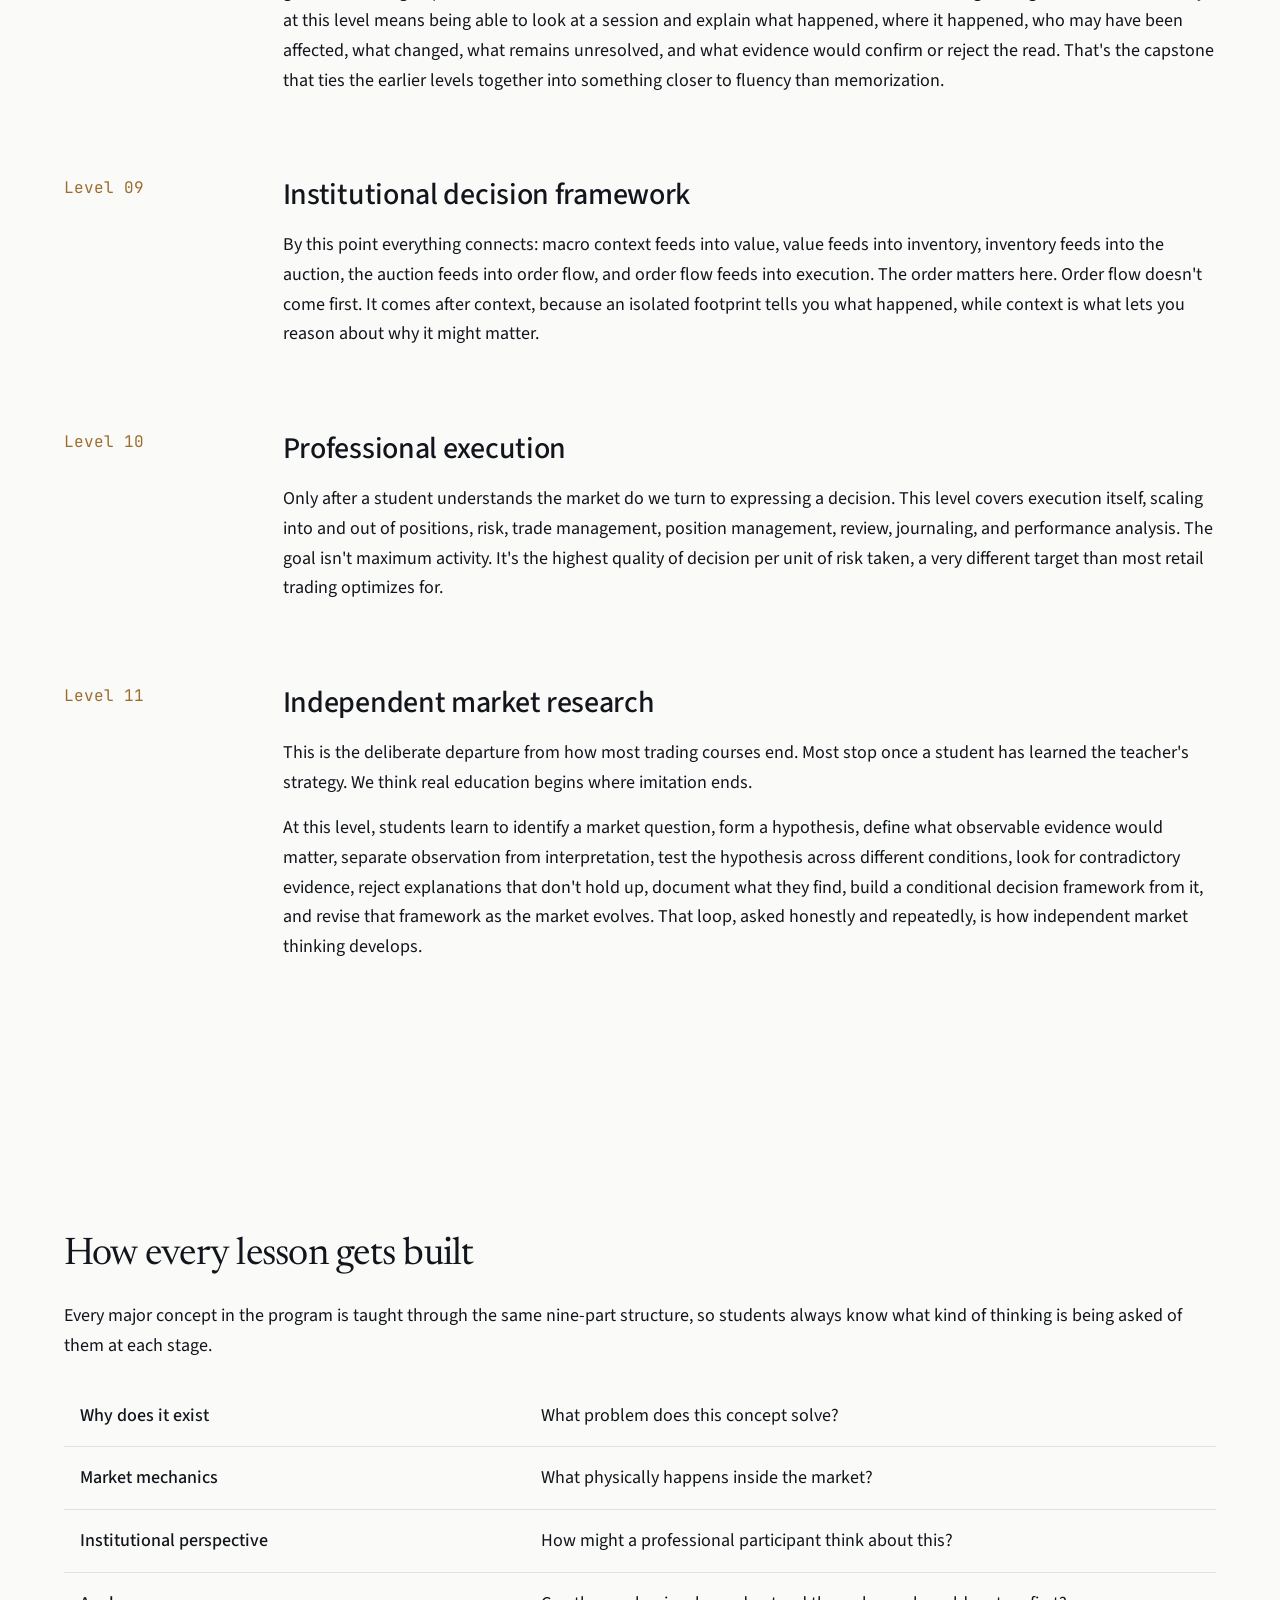
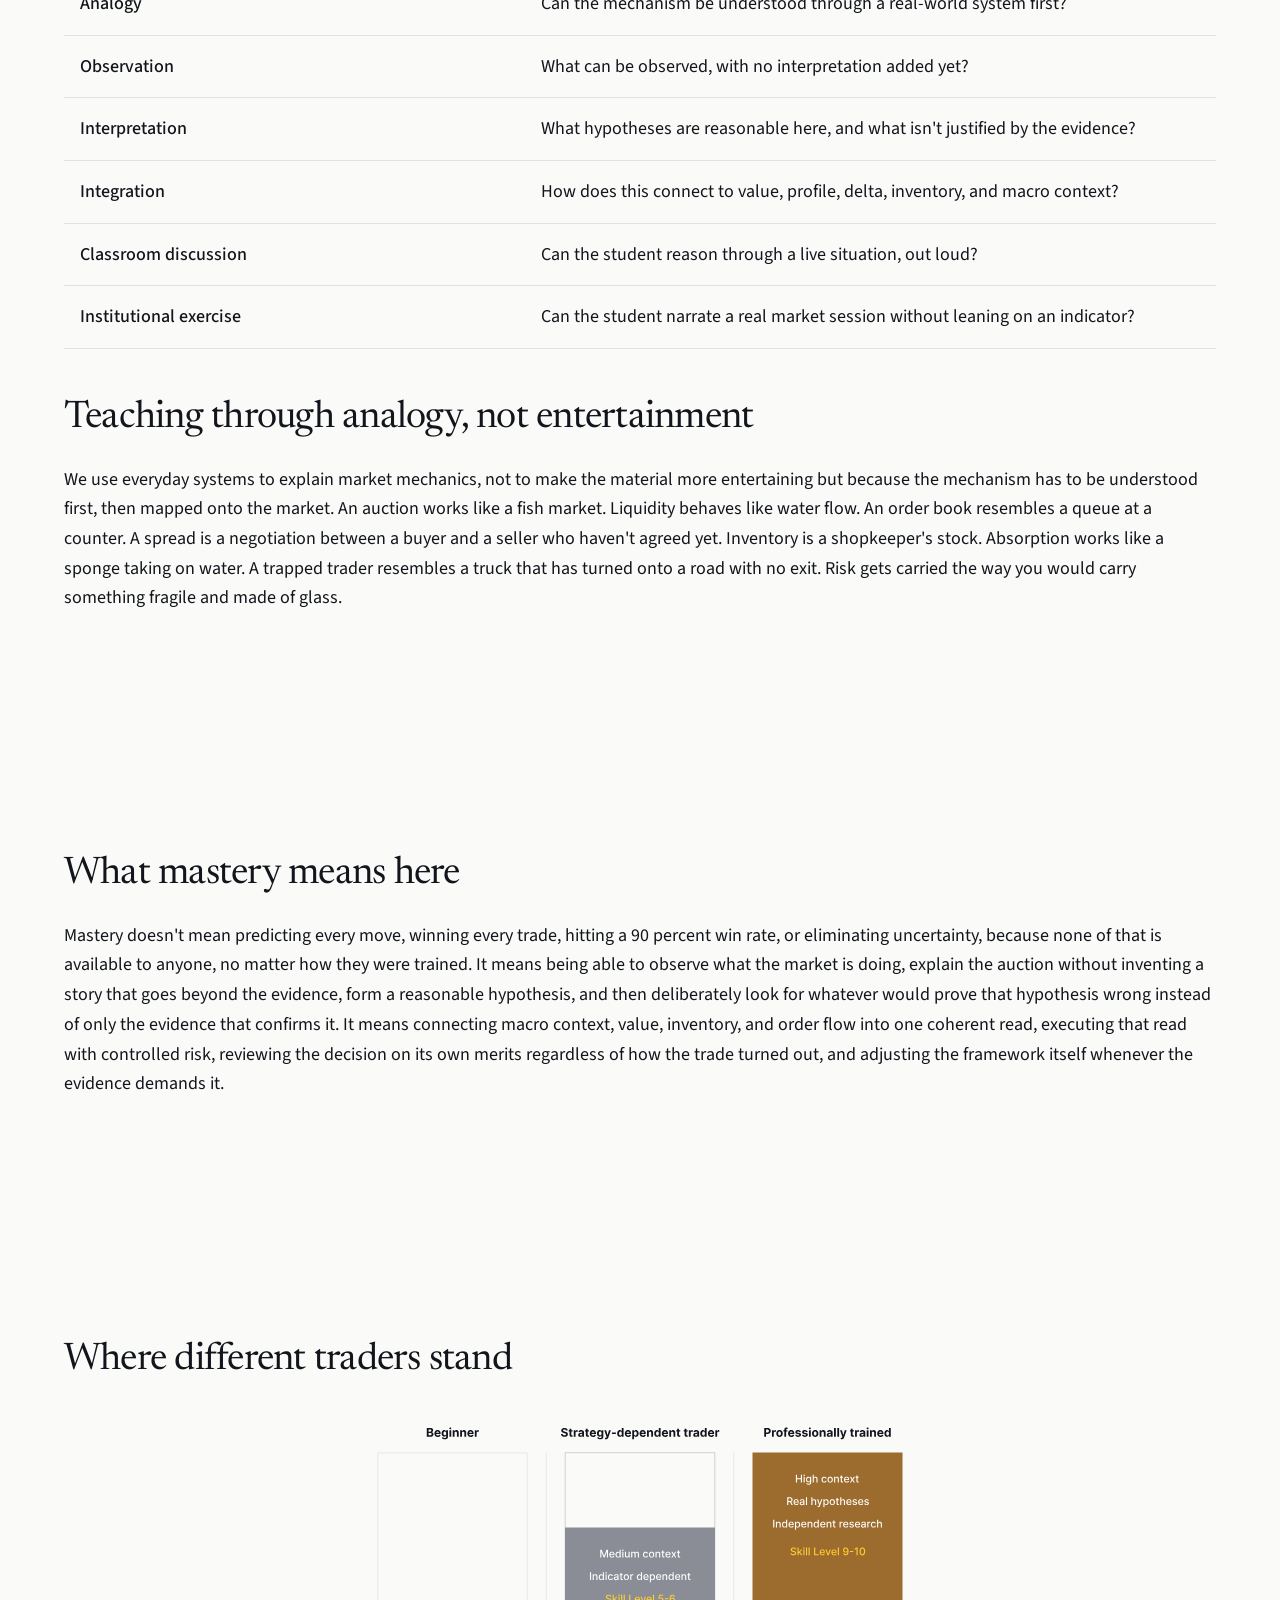
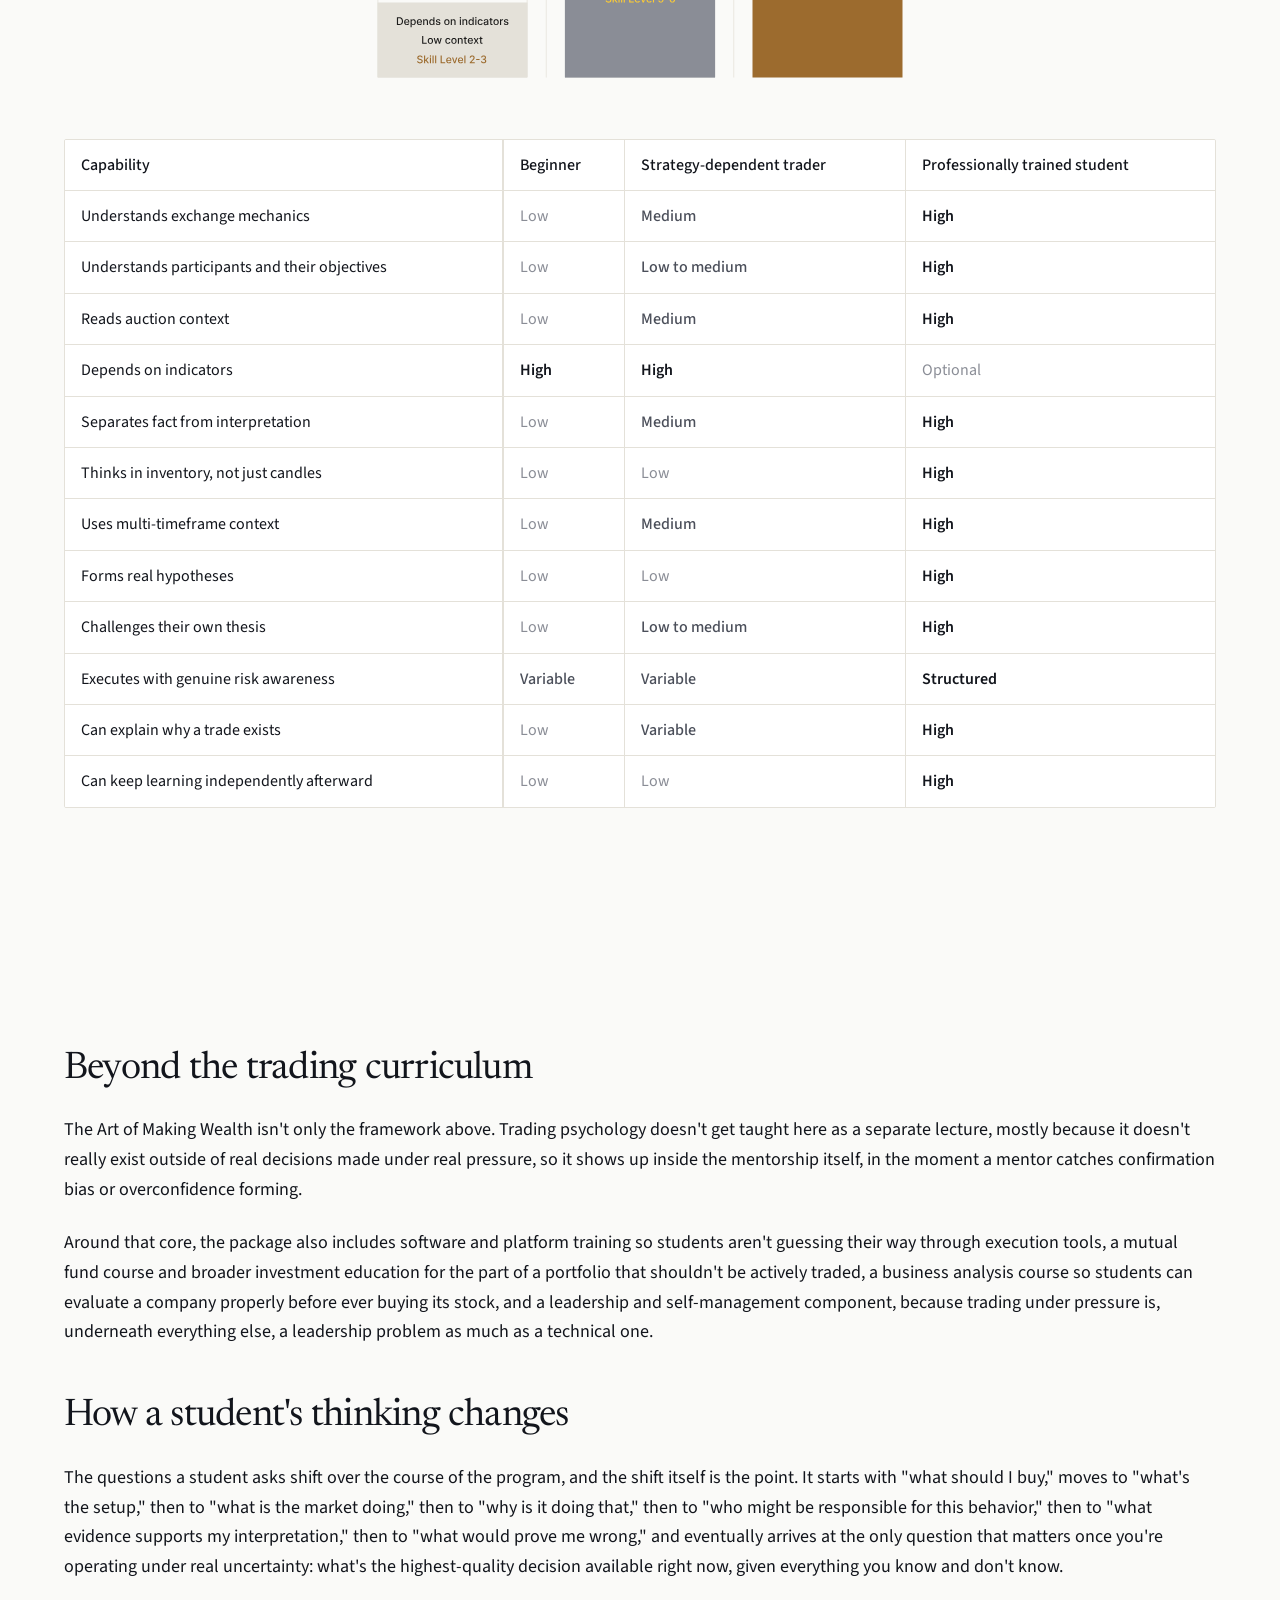
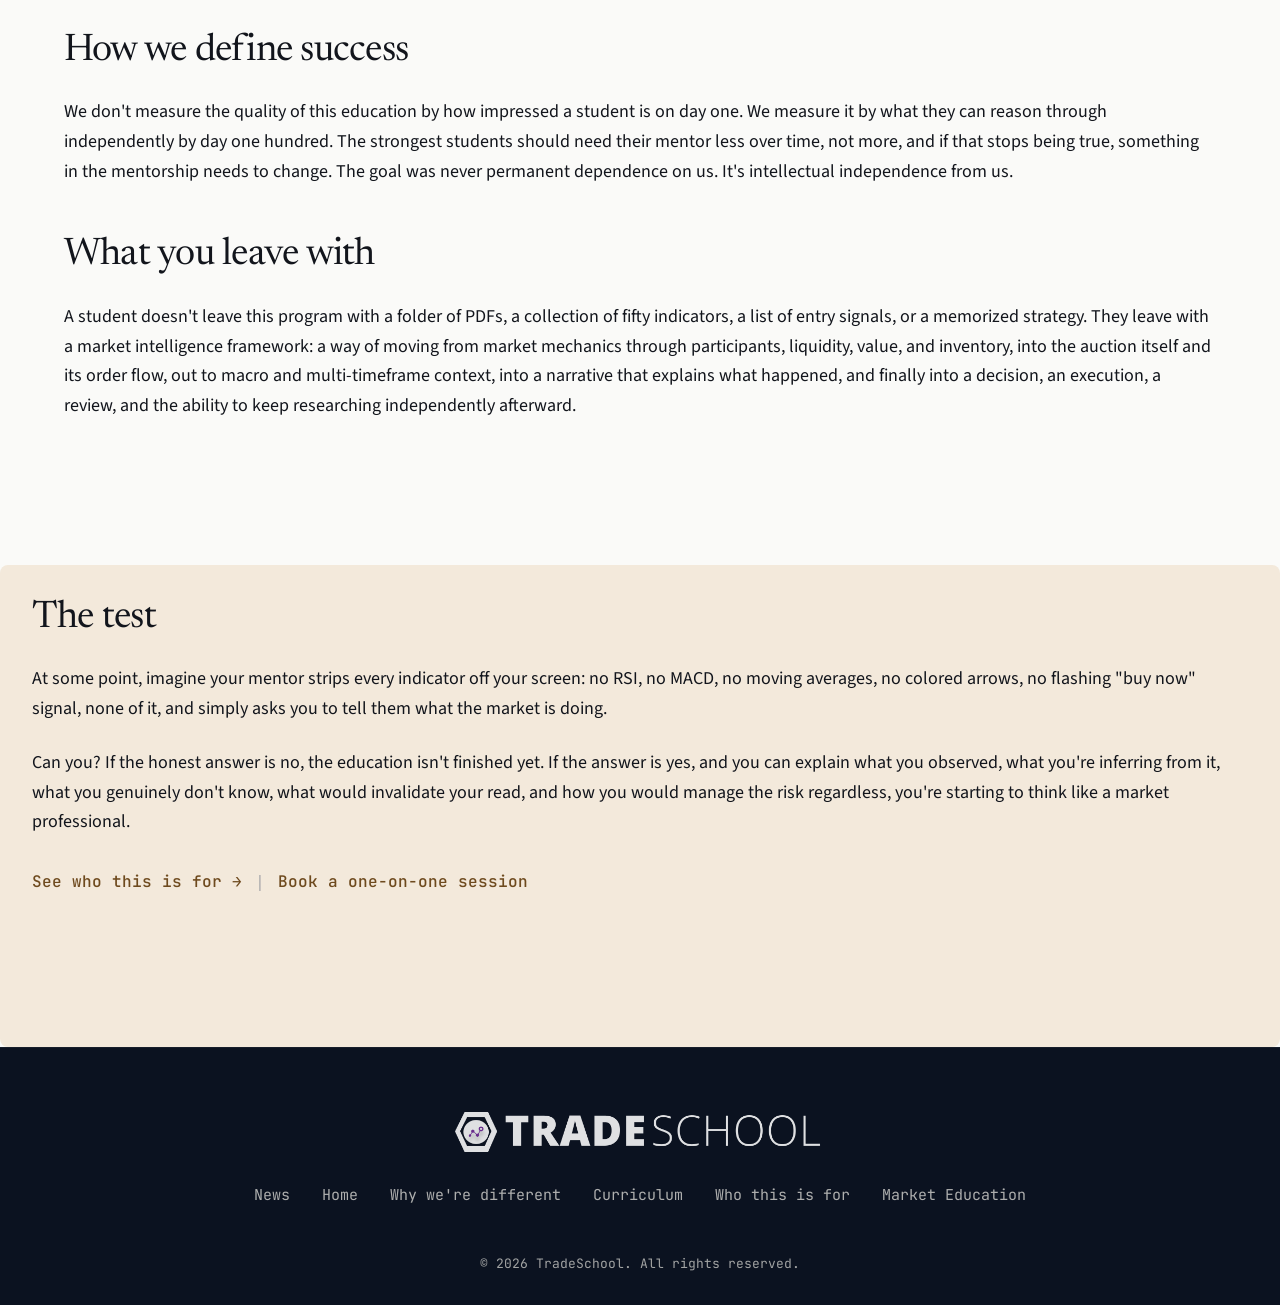
==== commit be072f0c: "Hero session redesign in all pages" ====
--- a/curriculum.html
+++ b/curriculum.html
@@ -1,24 +1,28 @@
 <!DOCTYPE html>
 <html lang="en">
+
 <head>
   <meta charset="UTF-8">
   <meta name="viewport" content="width=device-width, initial-scale=1.0">
   <title>The Curriculum | TradeSchool</title>
-  <meta name="description" content="The Market Intelligence Framework: an eleven-level curriculum from how a market physically works to independent professional research.">
-  <link rel="icon" href="data:image/svg+xml,%3Csvg xmlns='http://www.w3.org/2000/svg' viewBox='0 0 64 64'%3E%3Crect width='64' height='64' rx='12' fill='%239C6B2E'/%3E%3Ctext x='32' y='44' font-family='Georgia,serif' font-size='36' fill='%23FAFAF8' text-anchor='middle'%3ET%3C/text%3E%3C/svg%3E">
+  <meta name="description"
+    content="The Market Intelligence Framework: an eleven-level curriculum from how a market physically works to independent professional research.">
+  <link rel="icon"
+    href="data:image/svg+xml,%3Csvg xmlns='http://www.w3.org/2000/svg' viewBox='0 0 64 64'%3E%3Crect width='64' height='64' rx='12' fill='%239C6B2E'/%3E%3Ctext x='32' y='44' font-family='Georgia,serif' font-size='36' fill='%23FAFAF8' text-anchor='middle'%3ET%3C/text%3E%3C/svg%3E">
   <link rel="preconnect" href="https://fonts.googleapis.com">
   <link rel="preconnect" href="https://fonts.gstatic.com" crossorigin>
-  <link rel="stylesheet" href="css/styles.css">
+  <link rel="stylesheet" href="css/styles.css">
   <link rel="stylesheet"
     href="https://fonts.googleapis.com/css2?family=Source+Sans+3:wght@400;500;600&family=Inter:wght@400;500;600&family=JetBrains+Mono:wght@400;500&family=Newsreader:ital,opsz,wght@0,6..72,400;0,6..72,500;1,6..72,400;1,6..72,500&display=swap">
 </head>
+
 <body>
 
   <!-- Navigation -->
   <header class="site-header">
     <div class="container nav-container">
       <a href="index.html" class="logo"><img src="assets/logo-header.svg" alt="TradeSchool" class="logo-header-img"></a>
-      
+
       <nav class="desktop-nav">
         <a href="index.html">Home</a>
         <a href="why-were-different.html">Why we're different</a>
@@ -29,7 +33,7 @@
 
       <button id="mobile-menu-btn" class="mobile-menu-btn" aria-label="Open menu" aria-expanded="false">
         <svg width="24" height="24" viewBox="0 0 24 24" fill="none" xmlns="http://www.w3.org/2000/svg">
-          <path d="M3 12H21M3 6H21M3 18H21" stroke-linecap="round" stroke-linejoin="round"/>
+          <path d="M3 12H21M3 6H21M3 18H21" stroke-linecap="round" stroke-linejoin="round" />
         </svg>
       </button>
     </div>
@@ -39,7 +43,7 @@
   <nav id="mobile-nav-overlay" class="mobile-nav-overlay" aria-label="Mobile menu">
     <button id="mobile-close-btn" class="close-btn" aria-label="Close menu">
       <svg width="24" height="24" viewBox="0 0 24 24" fill="none" xmlns="http://www.w3.org/2000/svg">
-        <path d="M18 6L6 18M6 6L18 18" stroke-linecap="round" stroke-linejoin="round"/>
+        <path d="M18 6L6 18M6 6L18 18" stroke-linecap="round" stroke-linejoin="round" />
       </svg>
     </button>
     <a href="index.html">Home</a>
@@ -50,37 +54,74 @@
   </nav>
 
   <main>
-    <!-- Hero -->
-    <section id="hero" class="section section-hero container hero">
-      <div class="hero-bg-overlay">
-        <img src="assets/bg-auction-curve.svg" alt="" class="hero-bg-img">
+    <!-- Hero — Shared reusable clone (isolated per page) -->
+    <section id="hero" class="hero-shared full-bleed-section hero-shared--curriculum">
+      <div class="hero-shared__inner full-bleed-content">
+        <div class="hero-shared__grid">
+          <div class="hero-shared__content">
+            <span class="hero-shared__eyebrow eyebrow">OUR CURRICULUM</span>
+            <div class="section-rule hero-shared__rule"></div>
+            <h1 class="hero-shared__title">
+              <span class="hero-shared__title--white">Institutional grade.</span><br>
+              <span class="hero-shared__title--accent">Market intelligence</span><br>
+              <span class="hero-shared__title--white">framework.</span>
+            </h1>
+            <p class="hero-shared__desc">A structured learning path built on how institutions<br>analyze, interpret and
+              act in the markets.</p>
+            <a href="https://wa.me/919481369078" target="_blank" rel="noopener noreferrer"
+              class="btn-primary hero-shared__cta">START LEARNING <span aria-hidden="true">→</span></a>
+          </div>
+        </div>
       </div>
-      <h1 class="text-4xl mb-6">The curriculum</h1>
-      <p class="text-lg text-ink mb-8">This is the full Market Intelligence Framework referenced on the home page: eleven levels, built as a progression, nothing skipped and nothing skipped ahead of.</p>
-      
-      <figure class="hero-img">
-        <img src="assets/hero-curriculum-stepped.svg" alt="Eleven-step vertical progression graphic" fetchpriority="high">
-      </figure>
+    </section>
+    <section class="hero-features-bar full-bleed-section" aria-label="Key differentiators">
+      <div class="hero-features-bar__inner full-bleed-content">
+        <div class="hero-shared__features" role="list">
+          <div class="hero-shared__feat" role="listitem"><span class="hero-shared__feat-kicker">INSTITUTIONAL
+              FRAMEWORKS</span><span class="hero-shared__feat-value">Learn the same frameworks<br>used by top
+              institutions.</span></div>
+          <div class="hero-shared__feat" role="listitem"><span class="hero-shared__feat-kicker">MARKET
+              INTELLIGENCE</span><span class="hero-shared__feat-value">Understand market structure,<br>flows,
+              participants and intent.</span></div>
+          <div class="hero-shared__feat" role="listitem"><span class="hero-shared__feat-kicker">CONTEXT. PROBABILITY.
+              EDGE.</span><span class="hero-shared__feat-value">Build high probability<br>assessments, not
+              opinions.</span></div>
+          <div class="hero-shared__feat" role="listitem"><span class="hero-shared__feat-kicker">RISK AWARE. CAPITAL
+              SAFE.</span><span class="hero-shared__feat-value">Master risk, position sizing<br>and capital
+              preservation.</span></div>
+        </div>
     </section>
 
     <!-- Sticky Mobile CTA Bar -->
     <div id="sticky-cta-bar" class="sticky-cta-bar">
-      <a href="https://wa.me/919481369078" target="_blank" rel="noopener noreferrer" class="btn-primary">Book a one-on-one session</a>
+      <a href="https://wa.me/919481369078" target="_blank" rel="noopener noreferrer" class="btn-primary">Book a
+        one-on-one session</a>
     </div>
 
     <!-- Why this isn't an intraday course, a swing course, or an options course -->
     <section class="section section--md container">
       <h2 class="text-3xl mb-6">Why this isn't an intraday course, a swing course, or an options course</h2>
-      <p class="text-base text-ink mb-6">Most trading education in India is sold by segment: an intraday course, a swing trading course, an options course, a scalping course, sometimes a separate forex or crypto course on top of that. That segmentation makes sense if what's being sold is a set of trade setups tuned to one instrument's typical behavior. It stops making sense once what's being taught is how an auction works, because an auction doesn't change its underlying logic depending on what's being auctioned.</p>
-      <p class="text-base text-ink mb-6">Participants, liquidity, value, inventory, and order flow show up whether you're reading an intraday five-minute chart, a multi-week swing position, an options chain, a currency pair, or a crypto market running twenty-four hours a day. The eleven levels below are built around that logic, not around any single instrument, which is why the same framework carries across all of them.</p>
-      <p class="text-base text-ink mb-8">That doesn't mean every instrument behaves identically. Options, currencies, and crypto each carry mechanics of their own beyond what any single framework can capture in the abstract. What transfers is the underlying discipline, not a promise that one lesson covers every product's fine print.</p>
+      <p class="text-base text-ink mb-6">Most trading education in India is sold by segment: an intraday course, a swing
+        trading course, an options course, a scalping course, sometimes a separate forex or crypto course on top of
+        that. That segmentation makes sense if what's being sold is a set of trade setups tuned to one instrument's
+        typical behavior. It stops making sense once what's being taught is how an auction works, because an auction
+        doesn't change its underlying logic depending on what's being auctioned.</p>
+      <p class="text-base text-ink mb-6">Participants, liquidity, value, inventory, and order flow show up whether
+        you're reading an intraday five-minute chart, a multi-week swing position, an options chain, a currency pair, or
+        a crypto market running twenty-four hours a day. The eleven levels below are built around that logic, not around
+        any single instrument, which is why the same framework carries across all of them.</p>
+      <p class="text-base text-ink mb-8">That doesn't mean every instrument behaves identically. Options, currencies,
+        and crypto each carry mechanics of their own beyond what any single framework can capture in the abstract. What
+        transfers is the underlying discipline, not a promise that one lesson covers every product's fine print.</p>
     </section>
 
     <!-- What you learn -->
     <section class="section section--md container">
       <h2 class="text-3xl mb-6">What you learn: the market intelligence framework</h2>
-      <p class="text-base text-ink mb-6">The program is structured as a progression, from the physical mechanics of how a market works to independent professional decision-making. Nobody skips ahead. Each level exists because the one before it doesn't make sense without it.</p>
-      
+      <p class="text-base text-ink mb-6">The program is structured as a progression, from the physical mechanics of how
+        a market works to independent professional decision-making. Nobody skips ahead. Each level exists because the
+        one before it doesn't make sense without it.</p>
+
       <div class="table-container mb-12">
         <div class="scroll-table-wrapper">
           <table class="scroll-table">
@@ -162,11 +203,23 @@
           <div><span class="level-marker">Level 01</span></div>
           <div>
             <h3 class="text-2xl mb-4">Market microstructure</h3>
-            <p class="text-base text-ink mb-4">Nothing else on this list makes sense until this foundation is in place, so it gets the most direct attention.</p>
-            <p class="text-base text-ink mb-4">The first block covers why markets exist at all: the difference between price and value, how perceived value shapes behavior, why auctions tend to work better than fixed prices, and how supply-and-demand thinking differs from auction theory. By the end of it, a student understands why markets move, not just that they do.</p>
-            <p class="text-base text-ink mb-4">From there, training turns to participants: retail traders, HNIs, proprietary firms, mutual funds, FIIs, market makers, hedgers, and arbitrageurs. Every trade gets viewed through the lens of a plausible business objective behind it, because a retail trader buying for a house deposit and a proprietary firm hedging a book are doing very different things even when the order looks identical on a chart.</p>
-            <p class="text-base text-ink mb-4">Next comes exchange mechanics: how the matching engine works, tick size, bid, ask, spread, liquidity, and queue and time priority. Students come away understanding how a trade physically happens, not just that clicking a button makes one appear.</p>
-            <p class="text-base text-ink mb-8">The level closes with order types: market orders, limit orders, stop orders, IOC orders, and the difference between passive and aggressive order placement. This is where clicking buy or sell turns into real execution.</p>
+            <p class="text-base text-ink mb-4">Nothing else on this list makes sense until this foundation is in place,
+              so it gets the most direct attention.</p>
+            <p class="text-base text-ink mb-4">The first block covers why markets exist at all: the difference between
+              price and value, how perceived value shapes behavior, why auctions tend to work better than fixed prices,
+              and how supply-and-demand thinking differs from auction theory. By the end of it, a student understands
+              why markets move, not just that they do.</p>
+            <p class="text-base text-ink mb-4">From there, training turns to participants: retail traders, HNIs,
+              proprietary firms, mutual funds, FIIs, market makers, hedgers, and arbitrageurs. Every trade gets viewed
+              through the lens of a plausible business objective behind it, because a retail trader buying for a house
+              deposit and a proprietary firm hedging a book are doing very different things even when the order looks
+              identical on a chart.</p>
+            <p class="text-base text-ink mb-4">Next comes exchange mechanics: how the matching engine works, tick size,
+              bid, ask, spread, liquidity, and queue and time priority. Students come away understanding how a trade
+              physically happens, not just that clicking a button makes one appear.</p>
+            <p class="text-base text-ink mb-8">The level closes with order types: market orders, limit orders, stop
+              orders, IOC orders, and the difference between passive and aggressive order placement. This is where
+              clicking buy or sell turns into real execution.</p>
           </div>
         </div>
 
@@ -174,7 +227,10 @@
           <div><span class="level-marker">Level 02</span></div>
           <div>
             <h3 class="text-2xl mb-4">Order flow intelligence</h3>
-            <p class="text-base text-ink mb-8">This is where the footprints begin. Students learn to read bid versus ask, volume, delta, imbalance, and stacked imbalance, along with footprint reading itself: absorption, exhaustion, trapped traders, and iceberg orders. By the end of it, a student is reading the auction directly instead of watching candles form and guessing at what caused them.</p>
+            <p class="text-base text-ink mb-8">This is where the footprints begin. Students learn to read bid versus
+              ask, volume, delta, imbalance, and stacked imbalance, along with footprint reading itself: absorption,
+              exhaustion, trapped traders, and iceberg orders. By the end of it, a student is reading the auction
+              directly instead of watching candles form and guessing at what caused them.</p>
           </div>
         </div>
 
@@ -182,7 +238,10 @@
           <div><span class="level-marker">Level 03</span></div>
           <div>
             <h3 class="text-2xl mb-4">Auction market theory</h3>
-            <p class="text-base text-ink mb-8">Here the lens zooms out. The curriculum covers the auction cycle, balance and imbalance, acceptance and rejection, the relationship between time, price, and opportunity, rotation, and the difference between initiative and responsive activity. Students come out of this level understanding why the same auction behaves so differently depending on the conditions around it.</p>
+            <p class="text-base text-ink mb-8">Here the lens zooms out. The curriculum covers the auction cycle, balance
+              and imbalance, acceptance and rejection, the relationship between time, price, and opportunity, rotation,
+              and the difference between initiative and responsive activity. Students come out of this level
+              understanding why the same auction behaves so differently depending on the conditions around it.</p>
           </div>
         </div>
 
@@ -190,8 +249,14 @@
           <div><span class="level-marker">Level 04</span></div>
           <div>
             <h3 class="text-2xl mb-4">Market profile and value</h3>
-            <p class="text-base text-ink mb-4">Price tells you where the market traded. Value asks a deeper question: where did the market consider trade to be fair.</p>
-            <p class="text-base text-ink mb-8">The concepts here include time spent at price (TPO), the distribution of traded volume, the point of greatest concentration (POC), the upper and lower boundaries of accepted value (VAH and VAL), single prints as areas of rapid, thin auction, poor highs and poor lows as signs of an incomplete auction structure, the initial balance that sets an early range, and how value develops and migrates over a session. Students leave this level no longer treating every price level on a chart as equally meaningful, which is a bigger shift than it sounds.</p>
+            <p class="text-base text-ink mb-4">Price tells you where the market traded. Value asks a deeper question:
+              where did the market consider trade to be fair.</p>
+            <p class="text-base text-ink mb-8">The concepts here include time spent at price (TPO), the distribution of
+              traded volume, the point of greatest concentration (POC), the upper and lower boundaries of accepted value
+              (VAH and VAL), single prints as areas of rapid, thin auction, poor highs and poor lows as signs of an
+              incomplete auction structure, the initial balance that sets an early range, and how value develops and
+              migrates over a session. Students leave this level no longer treating every price level on a chart as
+              equally meaningful, which is a bigger shift than it sounds.</p>
           </div>
         </div>
 
@@ -199,8 +264,13 @@
           <div><span class="level-marker">Level 05</span></div>
           <div>
             <h3 class="text-2xl mb-4">Institutional inventory</h3>
-            <p class="text-base text-ink mb-4">This is where the mental model changes shape. Instead of asking whether a candle looks bullish, the question becomes what inventory participants might be carrying, and what could force them to adjust it.</p>
-            <p class="text-base text-ink mb-8">The curriculum covers long and short inventory, inventory correction and transfer, distribution, accumulation, hedging, position adjustment, and dealer behavior. By the end, students stop thinking primarily in candles and start thinking in positions, which is closer to how the people moving real size think about the market.</p>
+            <p class="text-base text-ink mb-4">This is where the mental model changes shape. Instead of asking whether a
+              candle looks bullish, the question becomes what inventory participants might be carrying, and what could
+              force them to adjust it.</p>
+            <p class="text-base text-ink mb-8">The curriculum covers long and short inventory, inventory correction and
+              transfer, distribution, accumulation, hedging, position adjustment, and dealer behavior. By the end,
+              students stop thinking primarily in candles and start thinking in positions, which is closer to how the
+              people moving real size think about the market.</p>
           </div>
         </div>
 
@@ -208,7 +278,11 @@
           <div><span class="level-marker">Level 06</span></div>
           <div>
             <h3 class="text-2xl mb-4">Macro flow intelligence</h3>
-            <p class="text-base text-ink mb-8">Markets don't exist in isolation, and capital moves between instruments and asset classes constantly. This level covers the bond market, the Dollar Index, USDINR, gold, crude, the VIX, FII and DII cash flows, and futures and options positioning as a window into liquidity cycles. Students leave with a working framework for the broader capital-flow context that individual charts sit inside.</p>
+            <p class="text-base text-ink mb-8">Markets don't exist in isolation, and capital moves between instruments
+              and asset classes constantly. This level covers the bond market, the Dollar Index, USDINR, gold, crude,
+              the VIX, FII and DII cash flows, and futures and options positioning as a window into liquidity cycles.
+              Students leave with a working framework for the broader capital-flow context that individual charts sit
+              inside.</p>
           </div>
         </div>
 
@@ -216,7 +290,11 @@
           <div><span class="level-marker">Level 07</span></div>
           <div>
             <h3 class="text-2xl mb-4">Multi-timeframe auction intelligence</h3>
-            <p class="text-base text-ink mb-8">The market isn't one auction. It's a hierarchy of them: monthly, weekly, daily, intraday, and the current session, each nested inside the one above it. This level teaches auction alignment across those timeframes, fractal auction behavior, context building, how higher-timeframe value shapes lower-timeframe behavior, and how the two interact. By the end, a student understands where today's auction sits inside the larger picture, instead of treating the five-minute chart as the whole story.</p>
+            <p class="text-base text-ink mb-8">The market isn't one auction. It's a hierarchy of them: monthly, weekly,
+              daily, intraday, and the current session, each nested inside the one above it. This level teaches auction
+              alignment across those timeframes, fractal auction behavior, context building, how higher-timeframe value
+              shapes lower-timeframe behavior, and how the two interact. By the end, a student understands where today's
+              auction sits inside the larger picture, instead of treating the five-minute chart as the whole story.</p>
           </div>
         </div>
 
@@ -224,8 +302,14 @@
           <div><span class="level-marker">Level 08</span></div>
           <div>
             <h3 class="text-2xl mb-4">Auction narrative analysis</h3>
-            <p class="text-base text-ink mb-4">No indicator dependency, no formula dependency, no signal dependency. Just observation, reasoning, and the ability to tell the story straight.</p>
-            <p class="text-base text-ink mb-8">Students learn to read a single candle, a single footprint, a single auction, a single session, a week, and a month, with the goal never being to predict the next candle but to answer what the market is communicating through its behavior. Mastery at this level means being able to look at a session and explain what happened, where it happened, who may have been affected, what changed, what remains unresolved, and what evidence would confirm or reject the read. That's the capstone that ties the earlier levels together into something closer to fluency than memorization.</p>
+            <p class="text-base text-ink mb-4">No indicator dependency, no formula dependency, no signal dependency.
+              Just observation, reasoning, and the ability to tell the story straight.</p>
+            <p class="text-base text-ink mb-8">Students learn to read a single candle, a single footprint, a single
+              auction, a single session, a week, and a month, with the goal never being to predict the next candle but
+              to answer what the market is communicating through its behavior. Mastery at this level means being able to
+              look at a session and explain what happened, where it happened, who may have been affected, what changed,
+              what remains unresolved, and what evidence would confirm or reject the read. That's the capstone that ties
+              the earlier levels together into something closer to fluency than memorization.</p>
           </div>
         </div>
 
@@ -233,7 +317,11 @@
           <div><span class="level-marker">Level 09</span></div>
           <div>
             <h3 class="text-2xl mb-4">Institutional decision framework</h3>
-            <p class="text-base text-ink mb-8">By this point everything connects: macro context feeds into value, value feeds into inventory, inventory feeds into the auction, the auction feeds into order flow, and order flow feeds into execution. The order matters here. Order flow doesn't come first. It comes after context, because an isolated footprint tells you what happened, while context is what lets you reason about why it might matter.</p>
+            <p class="text-base text-ink mb-8">By this point everything connects: macro context feeds into value, value
+              feeds into inventory, inventory feeds into the auction, the auction feeds into order flow, and order flow
+              feeds into execution. The order matters here. Order flow doesn't come first. It comes after context,
+              because an isolated footprint tells you what happened, while context is what lets you reason about why it
+              might matter.</p>
           </div>
         </div>
 
@@ -241,7 +329,11 @@
           <div><span class="level-marker">Level 10</span></div>
           <div>
             <h3 class="text-2xl mb-4">Professional execution</h3>
-            <p class="text-base text-ink mb-8">Only after a student understands the market do we turn to expressing a decision. This level covers execution itself, scaling into and out of positions, risk, trade management, position management, review, journaling, and performance analysis. The goal isn't maximum activity. It's the highest quality of decision per unit of risk taken, a very different target than most retail trading optimizes for.</p>
+            <p class="text-base text-ink mb-8">Only after a student understands the market do we turn to expressing a
+              decision. This level covers execution itself, scaling into and out of positions, risk, trade management,
+              position management, review, journaling, and performance analysis. The goal isn't maximum activity. It's
+              the highest quality of decision per unit of risk taken, a very different target than most retail trading
+              optimizes for.</p>
           </div>
         </div>
 
@@ -249,8 +341,15 @@
           <div><span class="level-marker">Level 11</span></div>
           <div>
             <h3 class="text-2xl mb-4">Independent market research</h3>
-            <p class="text-base text-ink mb-4">This is the deliberate departure from how most trading courses end. Most stop once a student has learned the teacher's strategy. We think real education begins where imitation ends.</p>
-            <p class="text-base text-ink mb-8">At this level, students learn to identify a market question, form a hypothesis, define what observable evidence would matter, separate observation from interpretation, test the hypothesis across different conditions, look for contradictory evidence, reject explanations that don't hold up, document what they find, build a conditional decision framework from it, and revise that framework as the market evolves. That loop, asked honestly and repeatedly, is how independent market thinking develops.</p>
+            <p class="text-base text-ink mb-4">This is the deliberate departure from how most trading courses end. Most
+              stop once a student has learned the teacher's strategy. We think real education begins where imitation
+              ends.</p>
+            <p class="text-base text-ink mb-8">At this level, students learn to identify a market question, form a
+              hypothesis, define what observable evidence would matter, separate observation from interpretation, test
+              the hypothesis across different conditions, look for contradictory evidence, reject explanations that
+              don't hold up, document what they find, build a conditional decision framework from it, and revise that
+              framework as the market evolves. That loop, asked honestly and repeatedly, is how independent market
+              thinking develops.</p>
           </div>
         </div>
       </div>
@@ -259,8 +358,9 @@
     <!-- How every lesson gets built -->
     <section class="section section--md container">
       <h2 class="text-3xl mb-6">How every lesson gets built</h2>
-      <p class="text-base text-ink mb-6">Every major concept in the program is taught through the same nine-part structure, so students always know what kind of thinking is being asked of them at each stage.</p>
-      
+      <p class="text-base text-ink mb-6">Every major concept in the program is taught through the same nine-part
+        structure, so students always know what kind of thinking is being asked of them at each stage.</p>
+
       <!-- NOTE (not applied): this label/value table maps naturally to <dl>/<dt>/<dd>;
      kept as a table because the mobile stack layout depends on the
      .stack-table-mobile .tr/.td-label/.td-value CSS rules. -->
@@ -308,21 +408,34 @@
       </div>
 
       <h2 class="text-3xl mb-6">Teaching through analogy, not entertainment</h2>
-      <p class="text-base text-ink mb-12">We use everyday systems to explain market mechanics, not to make the material more entertaining but because the mechanism has to be understood first, then mapped onto the market. An auction works like a fish market. Liquidity behaves like water flow. An order book resembles a queue at a counter. A spread is a negotiation between a buyer and a seller who haven't agreed yet. Inventory is a shopkeeper's stock. Absorption works like a sponge taking on water. A trapped trader resembles a truck that has turned onto a road with no exit. Risk gets carried the way you would carry something fragile and made of glass.</p>
+      <p class="text-base text-ink mb-12">We use everyday systems to explain market mechanics, not to make the material
+        more entertaining but because the mechanism has to be understood first, then mapped onto the market. An auction
+        works like a fish market. Liquidity behaves like water flow. An order book resembles a queue at a counter. A
+        spread is a negotiation between a buyer and a seller who haven't agreed yet. Inventory is a shopkeeper's stock.
+        Absorption works like a sponge taking on water. A trapped trader resembles a truck that has turned onto a road
+        with no exit. Risk gets carried the way you would carry something fragile and made of glass.</p>
     </section>
 
     <!-- What mastery means here -->
     <section class="section section--md container">
       <h2 class="text-3xl mb-6">What mastery means here</h2>
-      <p class="text-base text-ink mb-12">Mastery doesn't mean predicting every move, winning every trade, hitting a 90 percent win rate, or eliminating uncertainty, because none of that is available to anyone, no matter how they were trained. It means being able to observe what the market is doing, explain the auction without inventing a story that goes beyond the evidence, form a reasonable hypothesis, and then deliberately look for whatever would prove that hypothesis wrong instead of only the evidence that confirms it. It means connecting macro context, value, inventory, and order flow into one coherent read, executing that read with controlled risk, reviewing the decision on its own merits regardless of how the trade turned out, and adjusting the framework itself whenever the evidence demands it.</p>
+      <p class="text-base text-ink mb-12">Mastery doesn't mean predicting every move, winning every trade, hitting a 90
+        percent win rate, or eliminating uncertainty, because none of that is available to anyone, no matter how they
+        were trained. It means being able to observe what the market is doing, explain the auction without inventing a
+        story that goes beyond the evidence, form a reasonable hypothesis, and then deliberately look for whatever would
+        prove that hypothesis wrong instead of only the evidence that confirms it. It means connecting macro context,
+        value, inventory, and order flow into one coherent read, executing that read with controlled risk, reviewing the
+        decision on its own merits regardless of how the trade turned out, and adjusting the framework itself whenever
+        the evidence demands it.</p>
     </section>
 
     <!-- Where different traders stand -->
     <section class="section section--md container">
       <h2 class="text-3xl mb-8">Where different traders stand</h2>
-      
+
       <figure class="diagram-frame mb-8">
-        <img src="assets/diagram-outcome-ladder.svg" alt="Outcome Matrix Ladder Graphic" loading="lazy" decoding="async">
+        <img src="assets/diagram-outcome-ladder.svg" alt="Outcome Matrix Ladder Graphic" loading="lazy"
+          decoding="async">
       </figure>
 
       <div class="table-container mb-12">
@@ -419,29 +532,57 @@
     <!-- Beyond the trading curriculum -->
     <section class="section section--md container">
       <h2 class="text-3xl mb-6">Beyond the trading curriculum</h2>
-      <p class="text-base text-ink mb-6">The Art of Making Wealth isn't only the framework above. Trading psychology doesn't get taught here as a separate lecture, mostly because it doesn't really exist outside of real decisions made under real pressure, so it shows up inside the mentorship itself, in the moment a mentor catches confirmation bias or overconfidence forming.</p>
-      <p class="text-base text-ink mb-12">Around that core, the package also includes software and platform training so students aren't guessing their way through execution tools, a mutual fund course and broader investment education for the part of a portfolio that shouldn't be actively traded, a business analysis course so students can evaluate a company properly before ever buying its stock, and a leadership and self-management component, because trading under pressure is, underneath everything else, a leadership problem as much as a technical one.</p>
+      <p class="text-base text-ink mb-6">The Art of Making Wealth isn't only the framework above. Trading psychology
+        doesn't get taught here as a separate lecture, mostly because it doesn't really exist outside of real decisions
+        made under real pressure, so it shows up inside the mentorship itself, in the moment a mentor catches
+        confirmation bias or overconfidence forming.</p>
+      <p class="text-base text-ink mb-12">Around that core, the package also includes software and platform training so
+        students aren't guessing their way through execution tools, a mutual fund course and broader investment
+        education for the part of a portfolio that shouldn't be actively traded, a business analysis course so students
+        can evaluate a company properly before ever buying its stock, and a leadership and self-management component,
+        because trading under pressure is, underneath everything else, a leadership problem as much as a technical one.
+      </p>
 
       <h2 class="text-3xl mb-6">How a student's thinking changes</h2>
-      <p class="text-base text-ink mb-12">The questions a student asks shift over the course of the program, and the shift itself is the point. It starts with "what should I buy," moves to "what's the setup," then to "what is the market doing," then to "why is it doing that," then to "who might be responsible for this behavior," then to "what evidence supports my interpretation," then to "what would prove me wrong," and eventually arrives at the only question that matters once you're operating under real uncertainty: what's the highest-quality decision available right now, given everything you know and don't know.</p>
+      <p class="text-base text-ink mb-12">The questions a student asks shift over the course of the program, and the
+        shift itself is the point. It starts with "what should I buy," moves to "what's the setup," then to "what is the
+        market doing," then to "why is it doing that," then to "who might be responsible for this behavior," then to
+        "what evidence supports my interpretation," then to "what would prove me wrong," and eventually arrives at the
+        only question that matters once you're operating under real uncertainty: what's the highest-quality decision
+        available right now, given everything you know and don't know.</p>
 
       <h2 class="text-3xl mb-6">How we define success</h2>
-      <p class="text-base text-ink mb-12">We don't measure the quality of this education by how impressed a student is on day one. We measure it by what they can reason through independently by day one hundred. The strongest students should need their mentor less over time, not more, and if that stops being true, something in the mentorship needs to change. The goal was never permanent dependence on us. It's intellectual independence from us.</p>
+      <p class="text-base text-ink mb-12">We don't measure the quality of this education by how impressed a student is
+        on day one. We measure it by what they can reason through independently by day one hundred. The strongest
+        students should need their mentor less over time, not more, and if that stops being true, something in the
+        mentorship needs to change. The goal was never permanent dependence on us. It's intellectual independence from
+        us.</p>
 
       <h2 class="text-3xl mb-6">What you leave with</h2>
-      <p class="text-base text-ink mb-12">A student doesn't leave this program with a folder of PDFs, a collection of fifty indicators, a list of entry signals, or a memorized strategy. They leave with a market intelligence framework: a way of moving from market mechanics through participants, liquidity, value, and inventory, into the auction itself and its order flow, out to macro and multi-timeframe context, into a narrative that explains what happened, and finally into a decision, an execution, a review, and the ability to keep researching independently afterward.</p>
+      <p class="text-base text-ink mb-12">A student doesn't leave this program with a folder of PDFs, a collection of
+        fifty indicators, a list of entry signals, or a memorized strategy. They leave with a market intelligence
+        framework: a way of moving from market mechanics through participants, liquidity, value, and inventory, into the
+        auction itself and its order flow, out to macro and multi-timeframe context, into a narrative that explains what
+        happened, and finally into a decision, an execution, a review, and the ability to keep researching independently
+        afterward.</p>
     </section>
 
     <!-- The test -->
     <section class="section container bg-accent-wash cta-panel">
       <h2 class="text-3xl mb-6">The test</h2>
-      <p class="text-base text-ink mb-6">At some point, imagine your mentor strips every indicator off your screen: no RSI, no MACD, no moving averages, no colored arrows, no flashing "buy now" signal, none of it, and simply asks you to tell them what the market is doing.</p>
-      <p class="text-base text-ink mb-8">Can you? If the honest answer is no, the education isn't finished yet. If the answer is yes, and you can explain what you observed, what you're inferring from it, what you genuinely don't know, what would invalidate your read, and how you would manage the risk regardless, you're starting to think like a market professional.</p>
-      
+      <p class="text-base text-ink mb-6">At some point, imagine your mentor strips every indicator off your screen: no
+        RSI, no MACD, no moving averages, no colored arrows, no flashing "buy now" signal, none of it, and simply asks
+        you to tell them what the market is doing.</p>
+      <p class="text-base text-ink mb-8">Can you? If the honest answer is no, the education isn't finished yet. If the
+        answer is yes, and you can explain what you observed, what you're inferring from it, what you genuinely don't
+        know, what would invalidate your read, and how you would manage the risk regardless, you're starting to think
+        like a market professional.</p>
+
       <div class="flex flex-wrap items-center gap-4 mt-8">
         <a href="who-its-for.html" class="no-underline font-mono-bold">See who this is for &rarr;</a>
         <span class="text-ink-faint">|</span>
-        <a href="https://wa.me/919481369078" target="_blank" rel="noopener noreferrer" class="no-underline font-mono-bold">Book a one-on-one session</a>
+        <a href="https://wa.me/919481369078" target="_blank" rel="noopener noreferrer"
+          class="no-underline font-mono-bold">Book a one-on-one session</a>
       </div>
     </section>
   </main>
@@ -452,12 +593,15 @@
         <img src="assets/logo.png" alt="TradeSchool Logo" class="footer-logo-img">
       </a>
       <nav class="flex items-center justify-center gap-8 mb-12 footer-nav">
-        <a href="https://www.ft.com/news-feed" target="_blank" rel="noopener noreferrer" class="text-anchor no-underline text-sm font-mono footer-link">News</a>
+        <a href="https://www.ft.com/news-feed" target="_blank" rel="noopener noreferrer"
+          class="text-anchor no-underline text-sm font-mono footer-link">News</a>
         <a href="index.html" class="text-anchor no-underline text-sm font-mono footer-link">Home</a>
-        <a href="why-were-different.html" class="text-anchor no-underline text-sm font-mono footer-link">Why we're different</a>
+        <a href="why-were-different.html" class="text-anchor no-underline text-sm font-mono footer-link">Why we're
+          different</a>
         <a href="curriculum.html" class="text-anchor no-underline text-sm font-mono footer-link">Curriculum</a>
         <a href="who-its-for.html" class="text-anchor no-underline text-sm font-mono footer-link">Who this is for</a>
-        <a href="market-education.html" class="text-anchor no-underline text-sm font-mono footer-link">Market Education</a>
+        <a href="market-education.html" class="text-anchor no-underline text-sm font-mono footer-link">Market
+          Education</a>
       </nav>
       <p class="text-xs font-mono footer-copyright">&copy; 2026 TradeSchool. All rights reserved.</p>
     </div>
@@ -465,4 +609,5 @@
 
   <script src="js/scripts.js"></script>
 </body>
-</html>
+
+</html>
--- a/css/styles.css
+++ b/css/styles.css
@@ -319,6 +319,16 @@
     padding-top: var(--space-32);
     padding-bottom: var(--space-32);
   }
+
+  .hero--video.section-hero {
+    padding-top: 64px;
+    padding-bottom: 64px;
+  }
+}
+
+.hero--video.section-hero {
+  padding-top: var(--space-16);
+  padding-bottom: var(--space-16);
 }
 
 .grid {
@@ -348,7 +358,9 @@
 
 /* Mobile & tablet: image above section text */
 @media (max-width: 1023px) {
-  .grid > .grid-media { order: -1; }
+  .grid>.grid-media {
+    order: -1;
+  }
 }
 
 /* NOTE: .lg-col-start-8 is intentionally NOT defined */
@@ -967,6 +979,44 @@
   }
 }
 
+/* Ticker Tape — full-bleed zero padding, transparent compact */
+.ticker-tape--full-bleed {
+  position: relative;
+  background-color: var(--color-canvas);
+  box-shadow: 0 0 0 100vmax var(--color-canvas);
+  clip-path: inset(0 -100vmax);
+  border-top: 1px solid var(--color-border);
+  border-bottom: 1px solid var(--color-border);
+  padding: 0;
+  margin: 0;
+  min-height: 46px;
+  display: flex;
+  align-items: center;
+  overflow: hidden;
+  overflow-x: clip;
+  z-index: 1;
+}
+
+.ticker-tape__inner {
+  width: 100%;
+  min-height: 46px;
+  display: flex;
+  align-items: center;
+  padding: 0;
+  margin: 0;
+}
+
+.ticker-tape__inner tv-ticker-tape {
+  display: block;
+  width: 100%;
+}
+
+@media (prefers-reduced-motion: reduce) {
+  tv-ticker-tape {
+    animation: none;
+  }
+}
+
 /* Image styles */
 img {
   max-width: 100%;
@@ -1137,6 +1187,150 @@
   opacity: 0.6;
 }
 
+/* Hero video background — index only (.hero--video) — fixed height irrespective of video, WCAG 1.4.4/1.4.10 safe */
+.hero--video {
+  min-height: 480px;
+  max-height: 80vh;
+  max-height: 80dvh;
+  height: auto;
+  width: 100%;
+  display: flex;
+  flex-direction: column;
+  justify-content: center;
+  overflow: visible;
+}
+
+.hero-content {
+  position: relative;
+  z-index: 1;
+}
+
+@media (max-width: 1023.98px) {
+  .hero--video .hero-content .text-lg {
+    font-size: 1rem;
+    line-height: 1.65;
+  }
+}
+
+@media (min-width: 640px) {
+  .hero--video {
+    min-height: 480px;
+    max-height: 75vh;
+    max-height: 75dvh;
+  }
+}
+
+@media (max-width: 640px) {
+  .hero--video .hero-content .text-lg.mb-8 {
+    margin-bottom: 24px;
+  }
+
+  .hero--video .container.hero-content {
+    padding-left: 12px;
+    padding-right: 12px;
+    max-width: none;
+    width: 100%;
+  }
+
+  .hero--video .hero-content {
+    max-width: none;
+    width: 100%;
+  }
+}
+
+@media (min-width: 641px) and (max-width: 1023px) {
+  .hero--video .hero-content {
+    max-width: none;
+    width: 100%;
+  }
+}
+
+@media (min-width: 1024px) {
+  .hero--video {
+    min-height: 560px;
+    max-height: 720px;
+    max-height: min(720px, 75dvh);
+  }
+}
+
+.hero-video-wrap {
+  position: absolute;
+  inset: 0;
+  z-index: 0;
+  overflow: hidden;
+  background-color: var(--color-canvas);
+  pointer-events: none;
+}
+
+.hero-bg-video {
+  width: 100%;
+  height: 100%;
+  object-fit: cover;
+  object-position: center;
+  display: block;
+}
+
+.hero-video-overlay {
+  position: absolute;
+  inset: 0;
+  background: rgba(0, 0, 0, 0.30);
+  opacity: 1;
+}
+
+
+
+@media (prefers-reduced-motion: reduce) {
+  .hero-bg-video {
+    display: none;
+  }
+
+  .hero-video-wrap {
+    background-image: url("../assets/hero-home.webp");
+    background-size: cover;
+    background-position: center;
+  }
+}
+
+@media (max-width: 640px) {
+  .hero-video-overlay {
+    background: rgba(0, 0, 0, 0.35);
+    opacity: 1;
+  }
+
+  .hero--video .hero-content h1,
+  .hero--video .hero-content p {
+    color: #FFFFFF;
+  }
+
+  .hero--video .hero-content h1 {
+    text-shadow: 0 1px 12px rgba(0, 0, 0, 0.35);
+  }
+}
+
+/* Hero — brand pure white text at all breakpoints + text-shadow on desktop (scoped to index hero) */
+.hero--video .hero-content h1,
+.hero--video .hero-content p,
+.hero--video .hero-content .text-ink {
+  color: #FFFFFF;
+}
+
+.hero--video .hero-content h1 {
+  text-shadow: 0 1px 12px rgba(0, 0, 0, 0.35);
+}
+
+.hero--video .hero-content p {
+  text-shadow: 0 1px 8px rgba(0, 0, 0, 0.25);
+}
+
+/* Index two-color header — 100% token-identical to hero-shared (white+accent) */
+.hero--video .hero-shared__title--white {
+  color: var(--color-surface);
+}
+
+.hero--video .hero-shared__title--accent {
+  color: var(--color-accent);
+}
+
 .logo-header-img {
   height: 36px;
   width: auto;
@@ -1235,8 +1429,236 @@
   opacity: 0.8;
 }
 
+/* Hero Shared — reusable clone for all pages except index (why/curriculum/who/market) — tokenized, mobile-first — background image + 55/10/35 overlay (same for all breakpoints) */
+.hero-shared {
+  position: relative;
+  overflow: clip;
+  background-color: var(--color-anchor);
+  background-size: cover;
+  background-position: 70% center;
+  background-repeat: no-repeat;
+  box-shadow: 0 0 0 100vmax var(--color-anchor);
+  clip-path: inset(0 -100vmax);
+}
+
+.hero-shared--why {
+  background-image: url("../assets/hero-why.webp");
+}
+
+.hero-shared--curriculum {
+  background-image: url("../assets/hero-curriculum.webp");
+}
+
+.hero-shared--who {
+  background-image: url("../assets/hero-who.webp");
+}
+
+.hero-shared--education {
+  background-image: url("../assets/hero-education.webp");
+}
+
+.hero-shared::before {
+  content: "";
+  position: absolute;
+  inset: 0;
+  z-index: 0;
+  pointer-events: none;
+  background: linear-gradient(90deg, var(--color-anchor) 0%, var(--color-anchor) 55%, rgba(11, 18, 32, 0) 65%, transparent 65%);
+}
+
+.hero-shared__inner {
+  position: relative;
+  z-index: 1;
+}
+
+.hero-shared__inner {
+  max-width: 1200px;
+  margin: 0 auto;
+  padding: 32px 20px 24px;
+}
+
+@media (min-width: 640px) {
+  .hero-shared__inner {
+    padding: 48px 32px 32px;
+  }
+}
+
+@media (min-width: 1024px) {
+  .hero-shared__inner {
+    padding: 56px 64px 32px;
+  }
+}
+
+@media (min-width: 1440px) {
+  .hero-shared__inner {
+    padding-left: 0;
+    padding-right: 0;
+  }
+}
+
+.hero-shared__grid {
+  display: block;
+  max-width: 52ch;
+}
+
+@media (min-width: 1024px) {
+  .hero-shared__grid {
+    width: 50%;
+    max-width: none;
+  }
+
+  .hero-shared__desc {
+    max-width: none;
+    width: 100%;
+  }
+}
+
+.hero-shared__eyebrow.eyebrow {
+  color: var(--color-accent);
+}
+
+.hero-shared__rule {
+  margin-bottom: var(--space-6);
+}
+
+.hero-shared__title {
+  font-family: var(--font-display);
+  font-size: clamp(2.35rem, 1.3rem + 4.5vw, 4.25rem);
+  line-height: 0.96;
+  letter-spacing: -0.02em;
+  font-weight: 400;
+  text-wrap: balance;
+  margin-bottom: var(--space-6);
+}
+
+.hero-shared__title--white {
+  color: var(--color-surface);
+}
+
+.hero-shared__title--accent {
+  color: var(--color-accent);
+}
+
+.hero-shared__desc {
+  color: rgba(243, 241, 234, 0.85);
+  font-size: clamp(0.95rem, 0.9rem + 0.2vw, 1.06rem);
+  line-height: 1.65;
+  max-width: 42ch;
+  margin-bottom: var(--space-8);
+}
+
+.hero-shared__cta {
+  margin-bottom: var(--space-4);
+}
+
+@media (max-width: 1023px) {
+  .hero-shared__cta {
+    width: 100%;
+    max-width: 340px;
+  }
+}
+
+.hero-shared__media,
+.hero-shared__media-fade,
+.hero-shared__media .hero-shared__img {
+  display: none !important;
+}
+
+/* Features bar — outside hero, full-bleed dark, no image */
+.hero-features-bar {
+  position: relative;
+  background-color: var(--color-anchor);
+  box-shadow: 0 0 0 100vmax var(--color-anchor);
+  clip-path: inset(0 -100vmax);
+  border-top: 1px solid rgba(255, 255, 255, 0.12);
+  padding: 20px 0 24px;
+}
+
+.hero-features-bar__inner {
+  max-width: 1200px;
+  margin: 0 auto;
+  padding: 0 20px;
+}
+
+@media (min-width: 640px) {
+  .hero-features-bar__inner {
+    padding: 0 32px;
+  }
+}
+
+@media (min-width: 1024px) {
+  .hero-features-bar__inner {
+    padding: 0 64px;
+  }
+}
+
+@media (min-width: 1440px) {
+  .hero-features-bar__inner {
+    padding: 0;
+  }
+}
+
+.hero-shared__features {
+  display: flex;
+  flex-wrap: wrap;
+  justify-content: center;
+  gap: var(--space-4);
+  border-top: none;
+  margin-top: 0;
+  padding-top: 0;
+}
+
+@media (min-width: 640px) {
+  .hero-shared__features {
+    gap: 24px;
+    margin-top: 0;
+    padding-top: 0;
+    justify-content: center;
+  }
+}
+
+.hero-shared__feat {
+  display: flex;
+  flex-direction: column;
+  gap: 6px;
+  padding-top: var(--space-2);
+  flex: 1 1 180px;
+  max-width: 260px;
+  min-width: 160px;
+}
+
+@media (max-width: 639px) {
+  .hero-shared__feat {
+    flex: 1 1 calc(50% - var(--space-4));
+    max-width: calc(50% - var(--space-4) / 2);
+  }
+}
+
+@media (min-width: 640px) {
+  .hero-shared__feat + .hero-shared__feat {
+    border-left: 1px solid rgba(255, 255, 255, 0.12);
+    padding-left: 20px;
+  }
+}
+
+.hero-shared__feat-kicker {
+  font-family: var(--font-mono);
+  font-size: 0.68rem;
+  letter-spacing: 0.14em;
+  text-transform: uppercase;
+  color: var(--color-accent);
+  font-weight: 500;
+  line-height: 1.4;
+}
+
+.hero-shared__feat-value {
+  font-size: 0.875rem;
+  line-height: 1.5;
+  color: var(--color-anchor-text);
+}
+
 /* Focus-not-obscured guard for sticky CTA (WCAG 2.4.11) */
-main > section:last-of-type {
+main>section:last-of-type {
   padding-bottom: calc(var(--section-pad-block-lg) + 24px);
 }
 
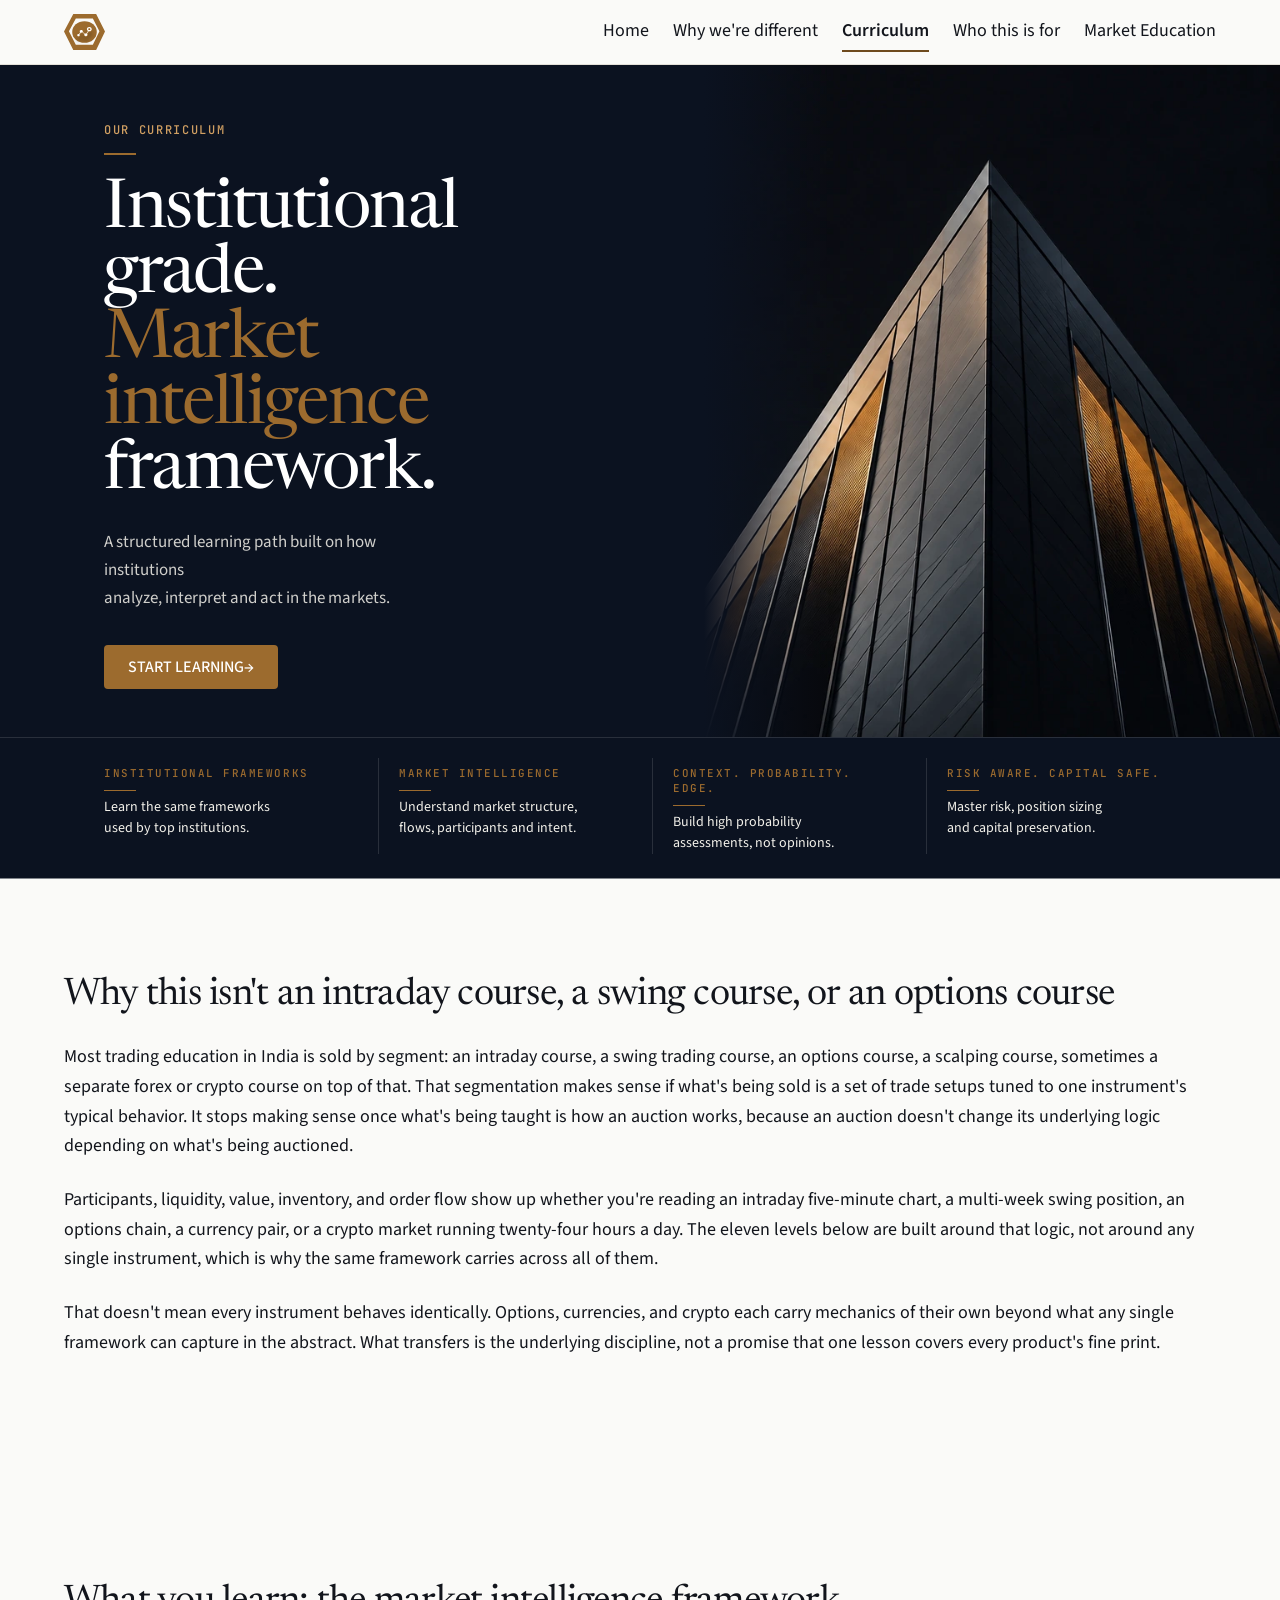
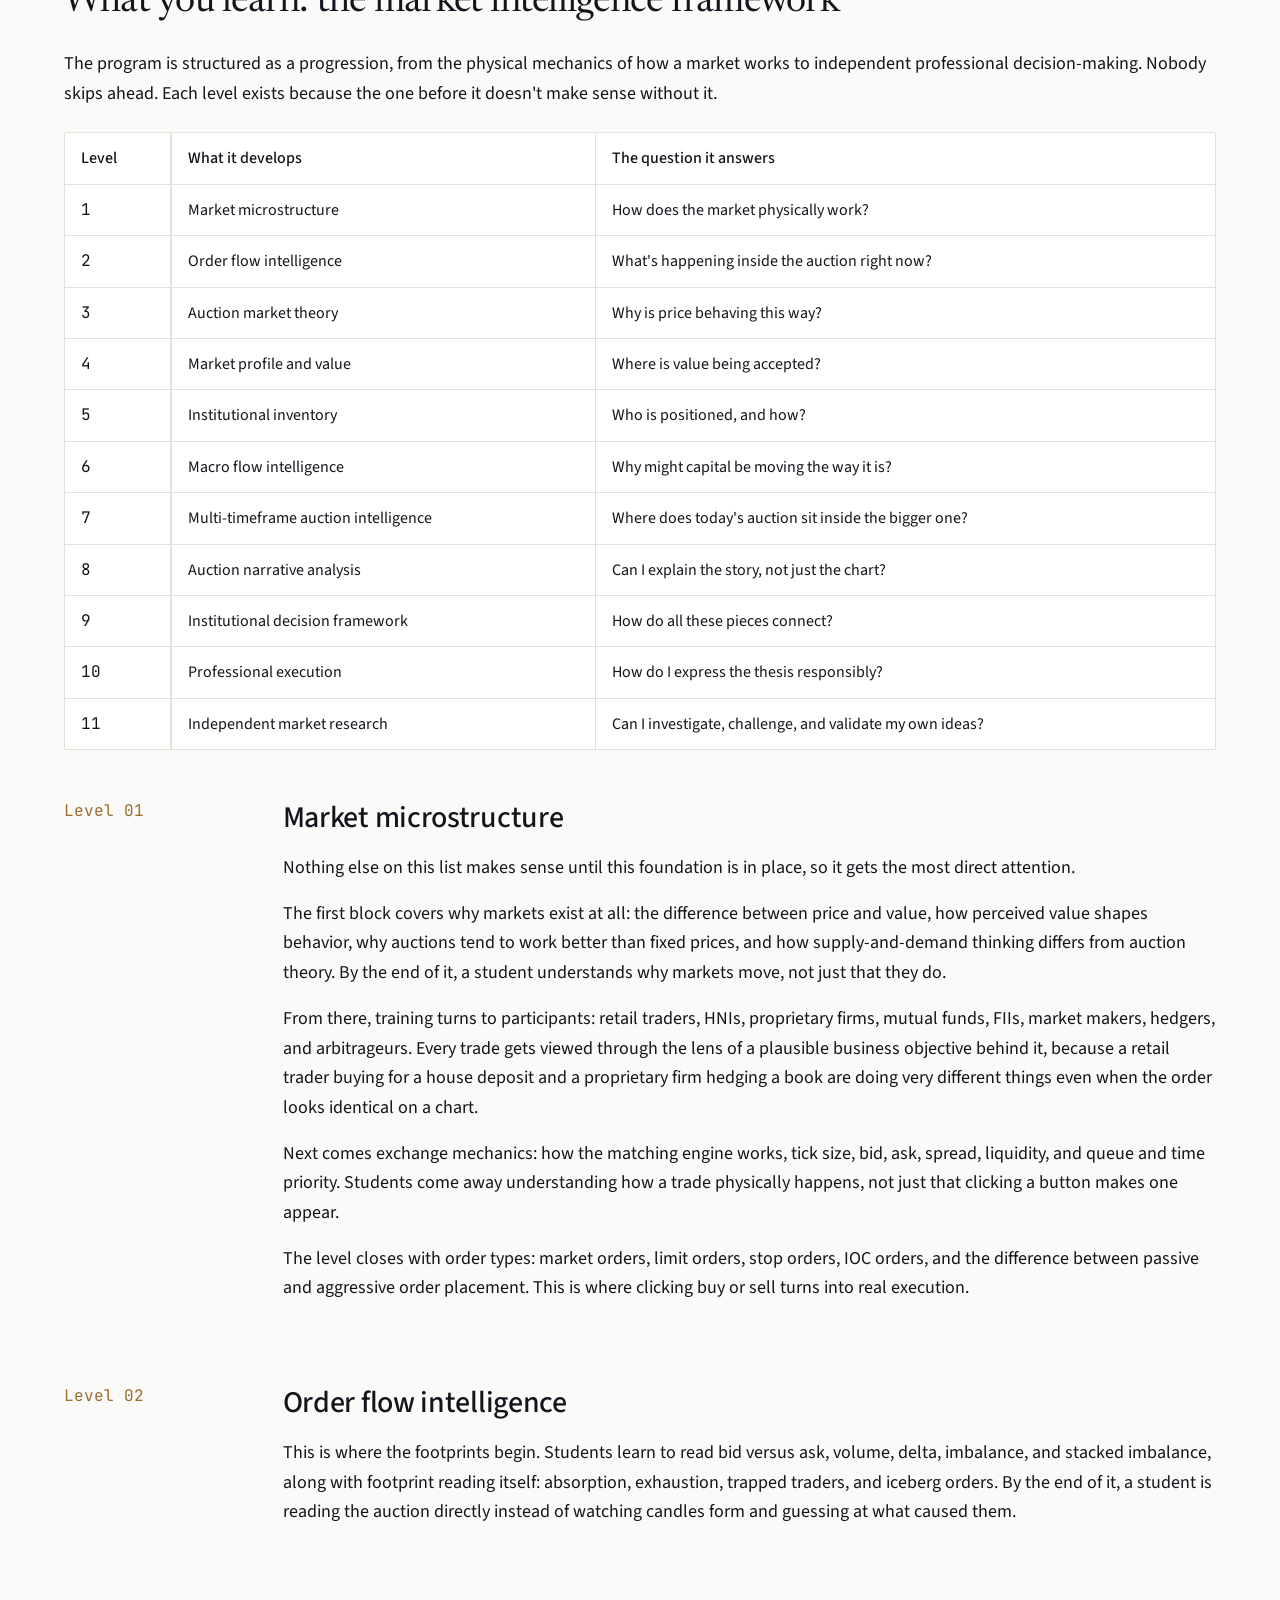
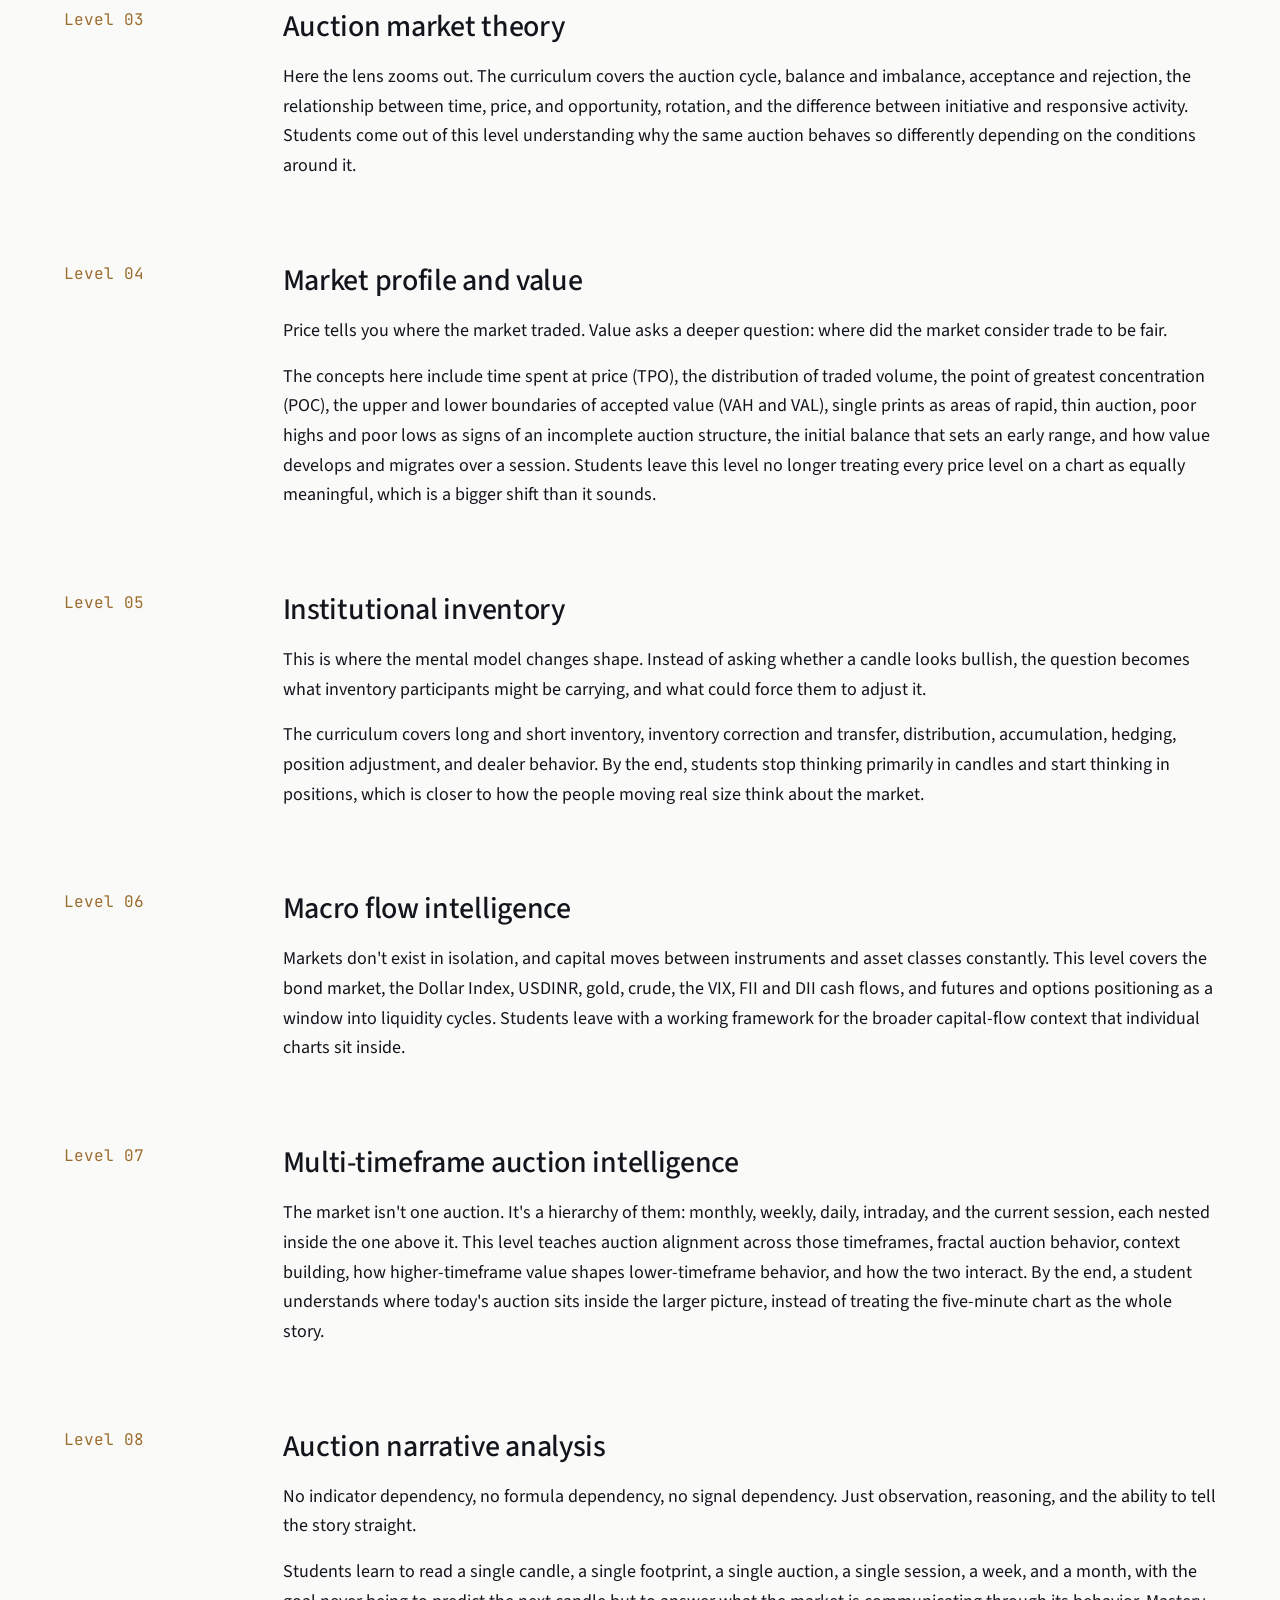
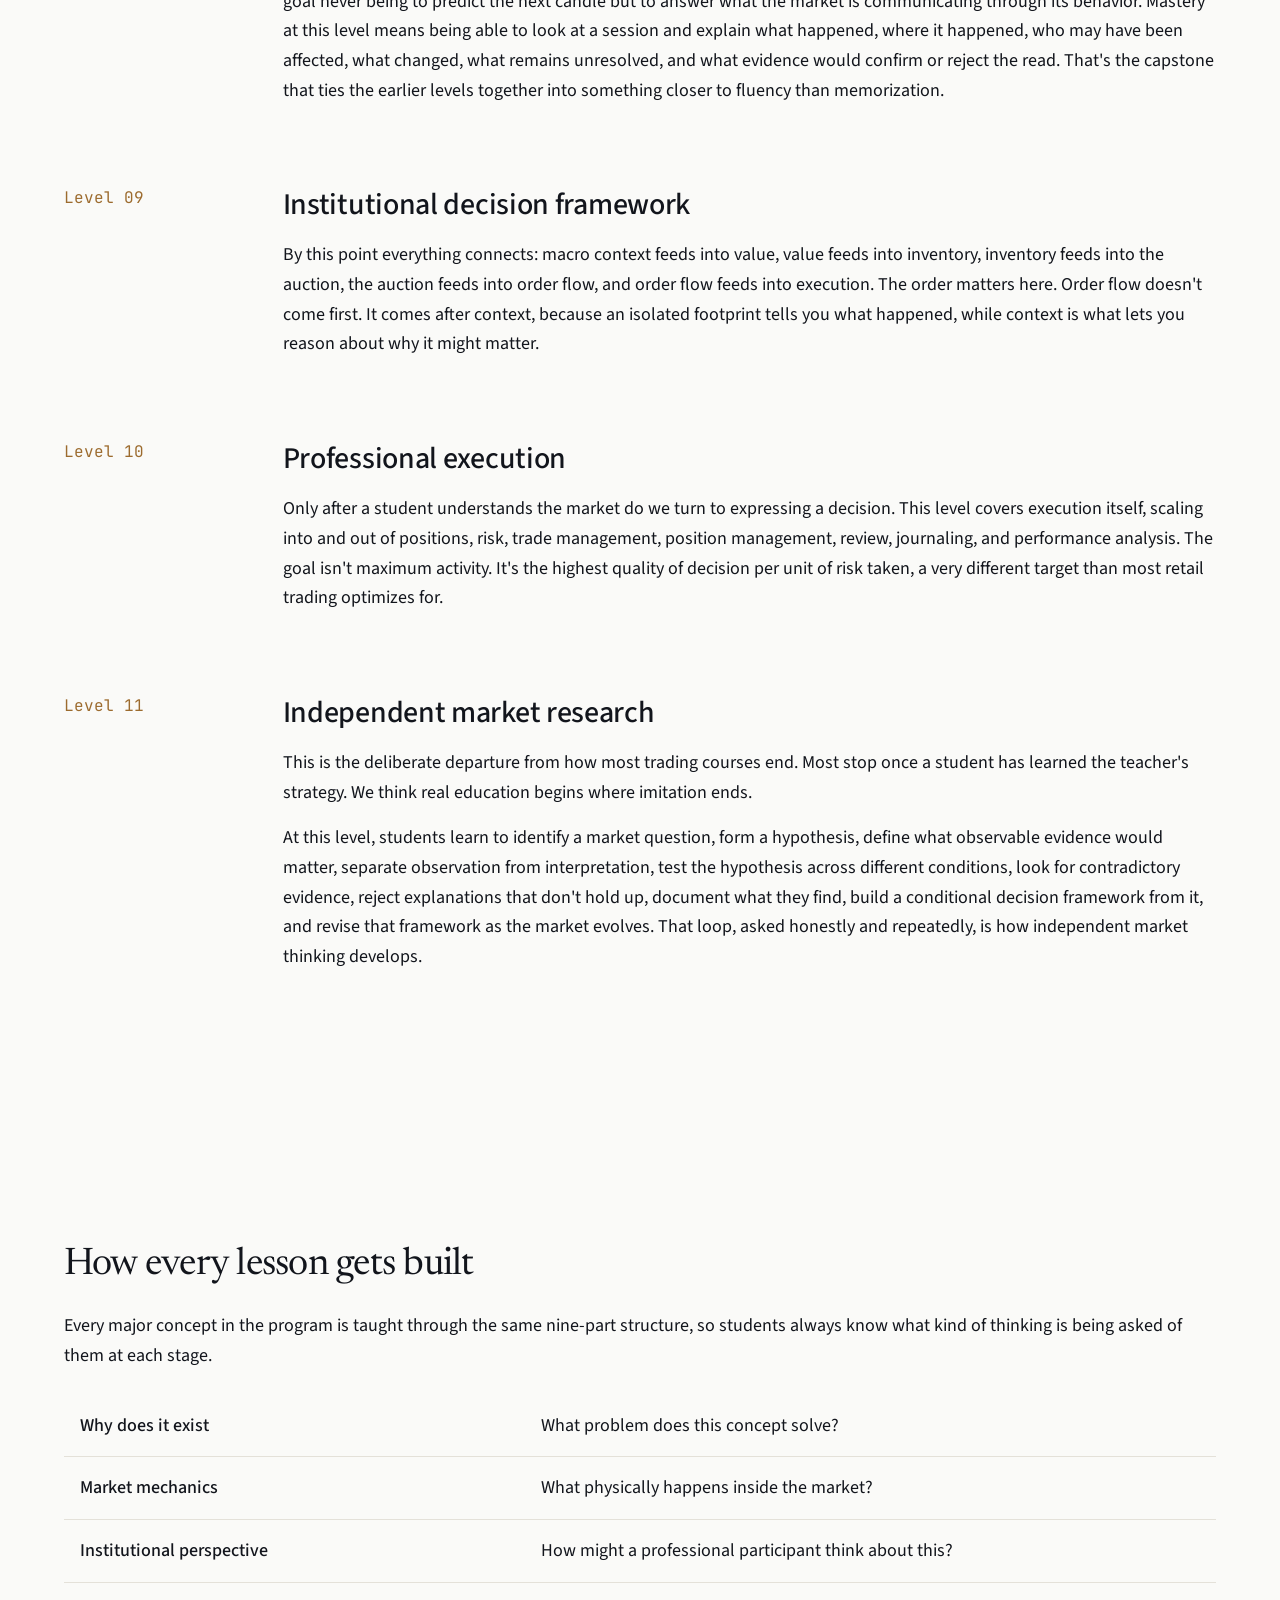
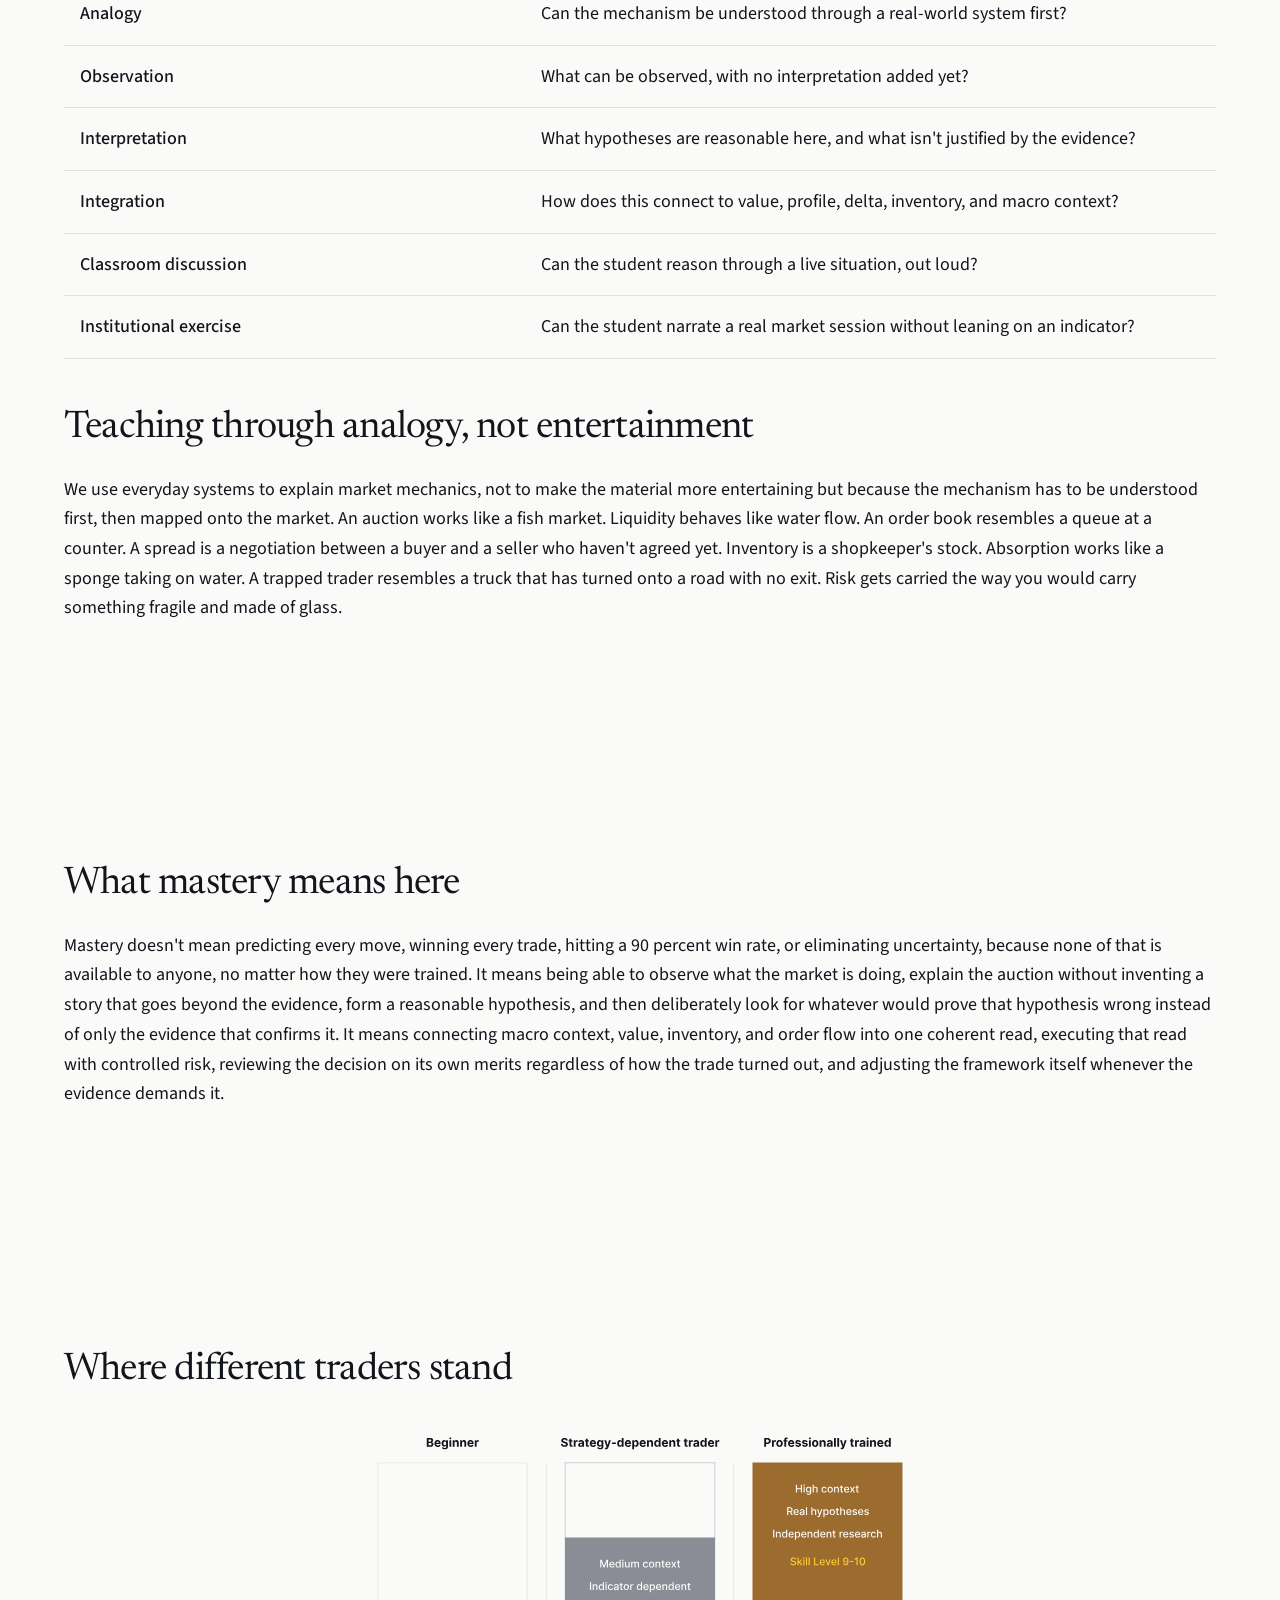
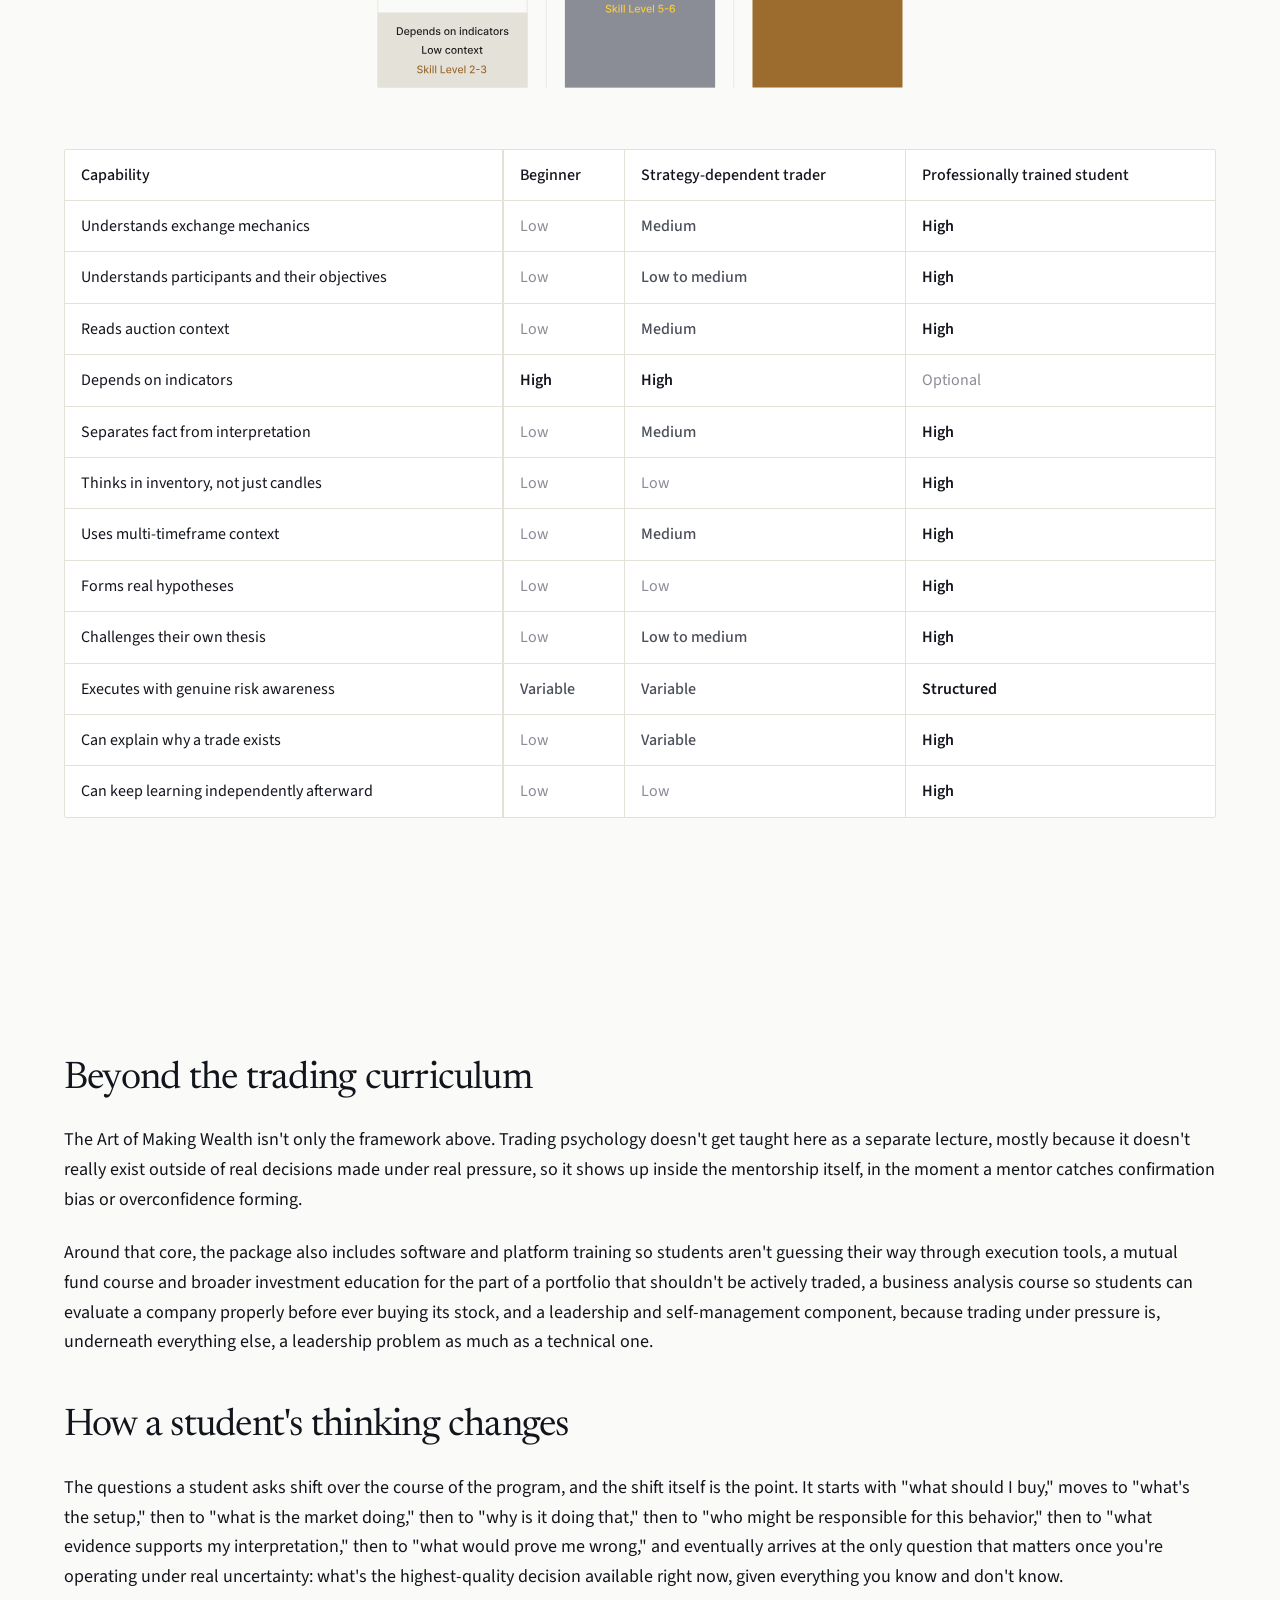
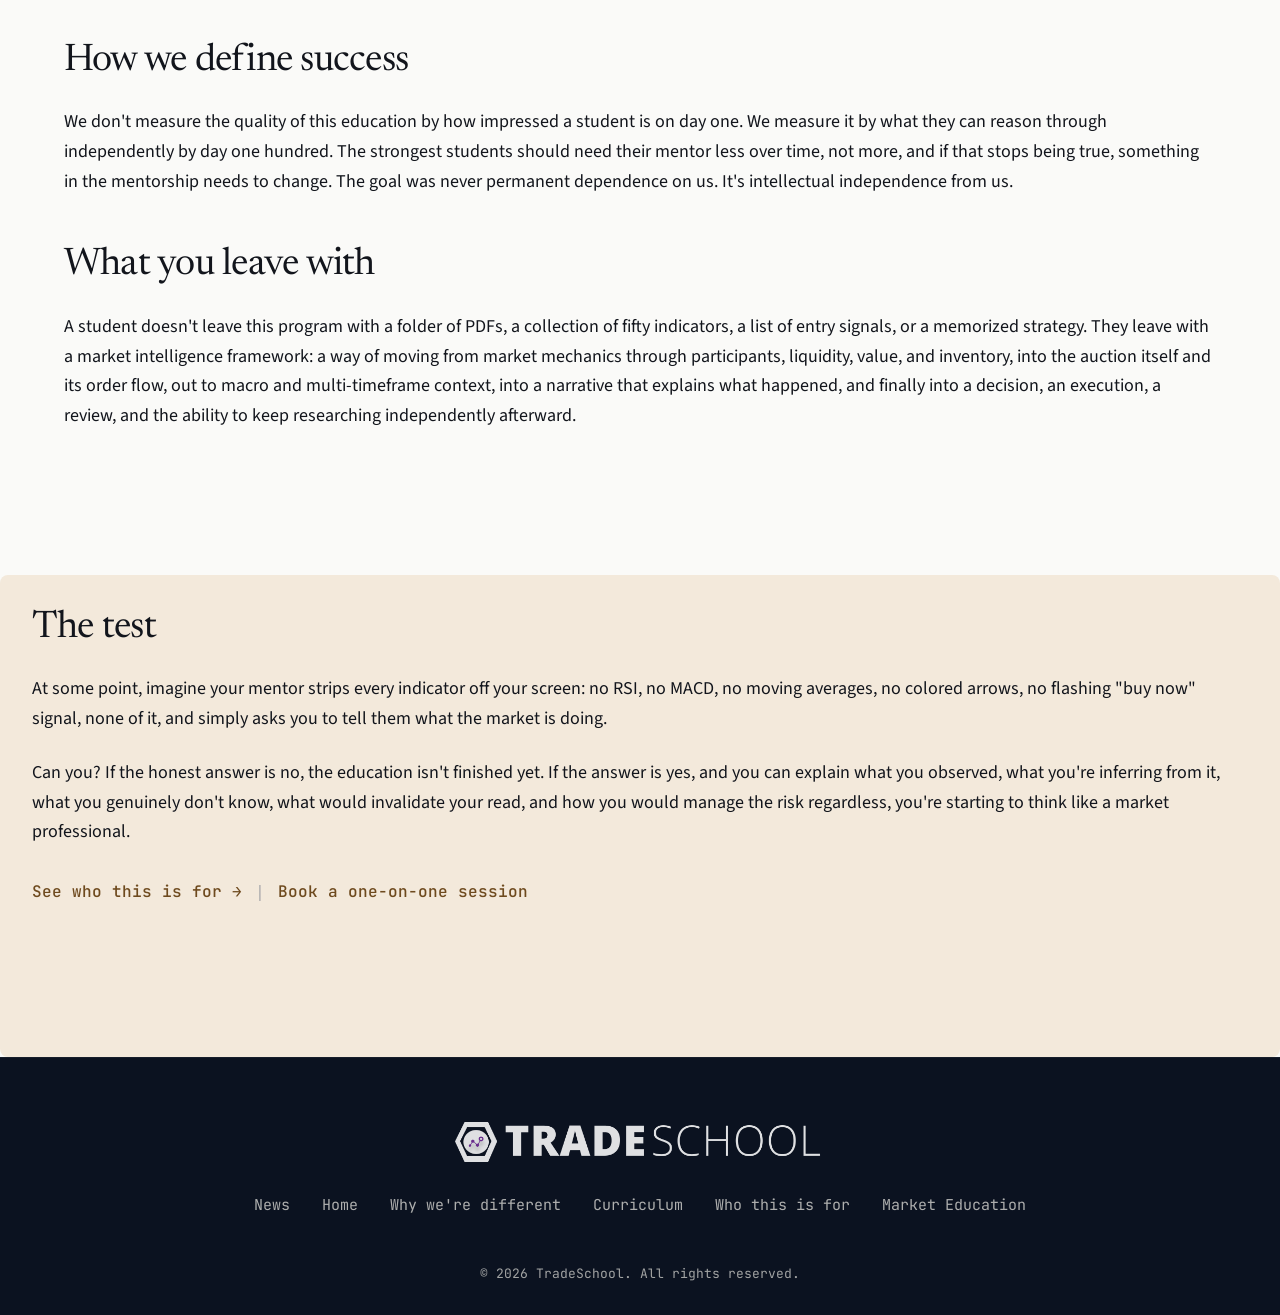
==== commit 27297b3a: "Font replaced to spline-sans https://www.fontshare.com/fonts/spline-sans" ====
--- a/curriculum.html
+++ b/curriculum.html
@@ -11,6 +11,7 @@
     href="data:image/svg+xml,%3Csvg xmlns='http://www.w3.org/2000/svg' viewBox='0 0 64 64'%3E%3Crect width='64' height='64' rx='12' fill='%239C6B2E'/%3E%3Ctext x='32' y='44' font-family='Georgia,serif' font-size='36' fill='%23FAFAF8' text-anchor='middle'%3ET%3C/text%3E%3C/svg%3E">
   <link rel="preconnect" href="https://fonts.googleapis.com">
   <link rel="preconnect" href="https://fonts.gstatic.com" crossorigin>
+  <link href="https://api.fontshare.com/v2/css?f[]=spline-sans@400,500,600&display=swap" rel="stylesheet">
   <link rel="stylesheet" href="css/styles.css">
   <link rel="stylesheet"
     href="https://fonts.googleapis.com/css2?family=Source+Sans+3:wght@400;500;600&family=Inter:wght@400;500;600&family=JetBrains+Mono:wght@400;500&family=Newsreader:ital,opsz,wght@0,6..72,400;0,6..72,500;1,6..72,400;1,6..72,500&display=swap">
--- a/css/styles.css
+++ b/css/styles.css
@@ -14,10 +14,12 @@
   /* One disciplined accent */
   --color-accent-deep: #6E4A1E;
   --color-accent-wash: #F3E9DB;
-
-  /* Typography — 3-fonts: Newsreader (header) + Source Sans 3 (body + Inter fallback) + JetBrains Mono */
+  /* One new accent */
+  --color-accent-new: #D09F62;
+
+  /* Typography — Spline Sans primary, Source Sans 3 fallback + Inter fallback + JetBrains Mono */
   --font-display: 'Newsreader', serif;
-  --font-body: 'Source Sans 3', 'Inter', system-ui, sans-serif;
+  --font-body: 'Spline Sans', 'Source Sans 3', 'Inter', system-ui, sans-serif;
   --font-mono: 'JetBrains Mono', monospace;
 
   /* Spacing */
@@ -1258,8 +1260,12 @@
   inset: 0;
   z-index: 0;
   overflow: hidden;
-  background-color: var(--color-canvas);
+  background-color: var(--color-anchor);
   pointer-events: none;
+}
+
+.hero--video {
+  background-color: var(--color-anchor);
 }
 
 .hero-bg-video {
@@ -1268,12 +1274,13 @@
   object-fit: cover;
   object-position: center;
   display: block;
+  background-color: var(--color-anchor);
 }
 
 .hero-video-overlay {
   position: absolute;
   inset: 0;
-  background: rgba(0, 0, 0, 0.30);
+  background: rgba(0, 0, 0, 0.10);
   opacity: 1;
 }
 
@@ -1285,15 +1292,13 @@
   }
 
   .hero-video-wrap {
-    background-image: url("../assets/hero-home.webp");
-    background-size: cover;
-    background-position: center;
+    background-color: var(--color-anchor);
   }
 }
 
 @media (max-width: 640px) {
   .hero-video-overlay {
-    background: rgba(0, 0, 0, 0.35);
+    background: rgba(0, 0, 0, 0.10);
     opacity: 1;
   }
 
@@ -1514,7 +1519,13 @@
 }
 
 .hero-shared__eyebrow.eyebrow {
-  color: var(--color-accent);
+  color: var(--color-accent-new);
+}
+
+@media (max-width: 639px) {
+  .hero-shared__eyebrow.eyebrow {
+    font-size: 0.625rem;
+  }
 }
 
 .hero-shared__rule {
@@ -1602,10 +1613,16 @@
   display: flex;
   flex-wrap: wrap;
   justify-content: center;
-  gap: var(--space-4);
+  gap: 10px;
   border-top: none;
   margin-top: 0;
   padding-top: 0;
+}
+
+@media (min-width: 360px) {
+  .hero-shared__features {
+    gap: 12px;
+  }
 }
 
 @media (min-width: 640px) {
@@ -1629,13 +1646,21 @@
 
 @media (max-width: 639px) {
   .hero-shared__feat {
-    flex: 1 1 calc(50% - var(--space-4));
-    max-width: calc(50% - var(--space-4) / 2);
+    flex: 1 1 calc(50% - 10px);
+    max-width: calc(50% - 5px);
+    min-width: 0;
+  }
+}
+
+@media (min-width: 360px) and (max-width: 639px) {
+  .hero-shared__feat {
+    flex: 1 1 calc(50% - 12px);
+    max-width: calc(50% - 6px);
   }
 }
 
 @media (min-width: 640px) {
-  .hero-shared__feat + .hero-shared__feat {
+  .hero-shared__feat+.hero-shared__feat {
     border-left: 1px solid rgba(255, 255, 255, 0.12);
     padding-left: 20px;
   }
@@ -1643,18 +1668,63 @@
 
 .hero-shared__feat-kicker {
   font-family: var(--font-mono);
-  font-size: 0.68rem;
-  letter-spacing: 0.14em;
+  font-size: 0.58rem;
+  letter-spacing: 0.12em;
   text-transform: uppercase;
   color: var(--color-accent);
   font-weight: 500;
   line-height: 1.4;
+  position: relative;
+  display: block;
+  padding-bottom: 10px;
+}
+
+.hero-shared__feat-kicker::after {
+  content: "";
+  position: absolute;
+  left: 0;
+  bottom: 0;
+  width: 32px;
+  height: 1px;
+  background: var(--color-accent);
 }
 
 .hero-shared__feat-value {
-  font-size: 0.875rem;
-  line-height: 1.5;
+  font-size: 0.75rem;
+  line-height: 1.45;
   color: var(--color-anchor-text);
+}
+
+@media (min-width: 360px) {
+  .hero-shared__feat-kicker {
+    font-size: 0.60rem;
+  }
+
+  .hero-shared__feat-value {
+    font-size: 0.78rem;
+  }
+}
+
+@media (min-width: 425px) {
+  .hero-shared__feat-kicker {
+    font-size: 0.62rem;
+  }
+
+  .hero-shared__feat-value {
+    font-size: 0.80rem;
+  }
+}
+
+@media (min-width: 640px) {
+  .hero-shared__feat-kicker {
+    font-size: 0.68rem;
+    letter-spacing: 0.14em;
+  }
+
+  .hero-shared__feat-value {
+    font-size: 0.875rem;
+    line-height: 1.5;
+  }
 }
 
 /* Focus-not-obscured guard for sticky CTA (WCAG 2.4.11) */
